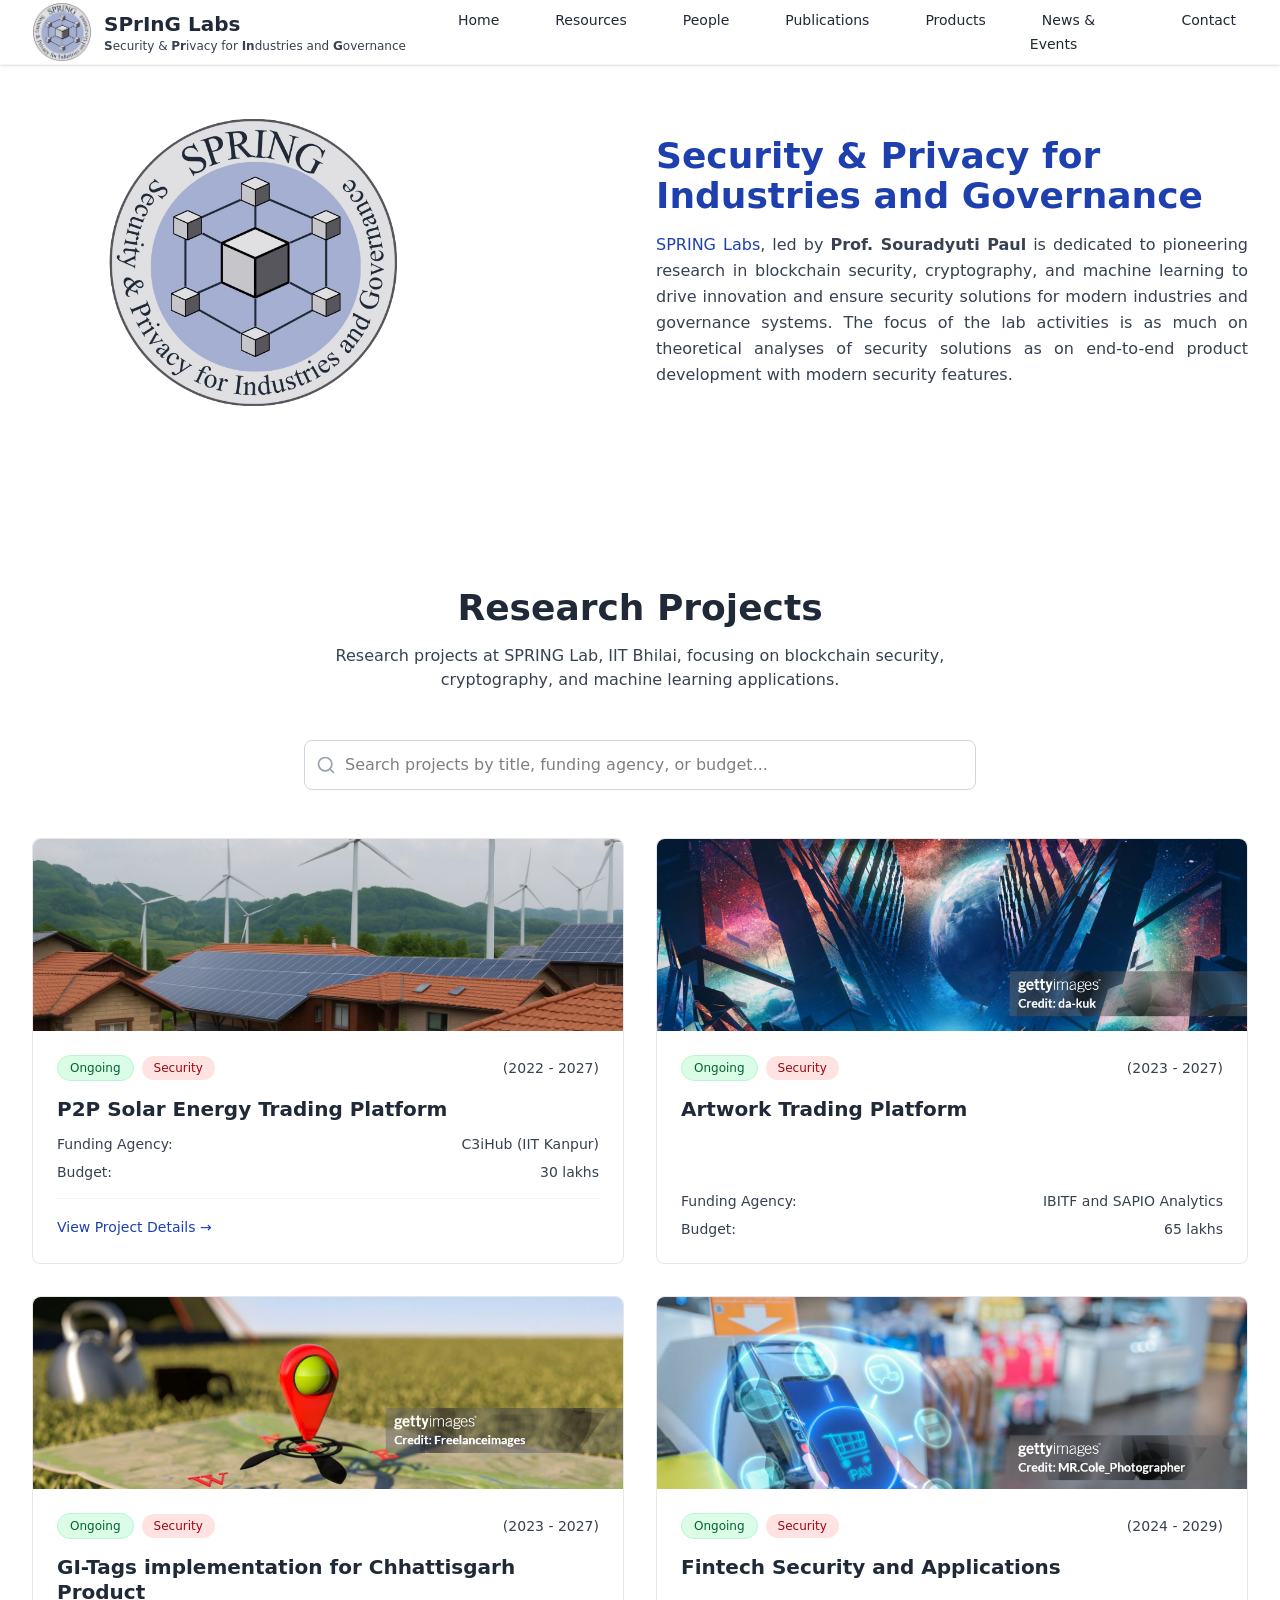
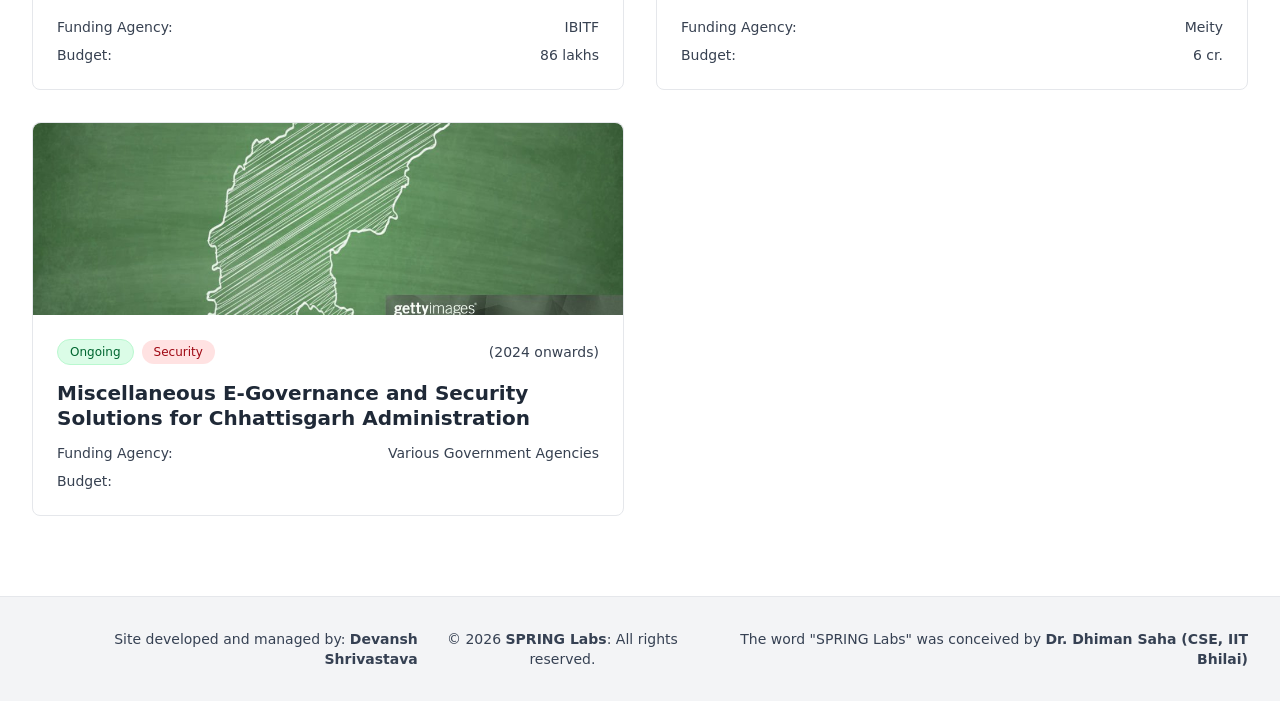
==== index.html @ f9c7d4e3 "Redesign People page and remove other-projects link from home - people.html: new layout with header " ====
<!doctype html>
<html lang="en"><head>
    <meta charset="UTF-8">
    <link rel="icon" type="image/png" href="logo.png">
    <meta name="viewport" content="width=device-width, initial-scale=1.0">
    <title>SPRING - Security and Privacy for Industrial and Governance</title>
    
    <link rel="stylesheet" href="css/style.css">
  </head>
  <body>
    <div id="root"><nav class="w-full bg-white shadow-sm border-b border-gray-100 sticky top-0 z-50"><div class="w-full mx-auto px-4 sm:px-6 lg:px-8"><div class="flex justify-between items-center h-16"><div class="flex-shrink-0 flex items-center"><a href="index.html" class="flex items-center space-x-3 cursor-pointer"><div class="w-15 h-15  rounded-lg flex items-center justify-center"><img alt="SPRING Lab Logo" src="assets/logo-CkBwuu7x.png"></div><div><h1 class="text-xl font-semibold text-dark">SPrInG Labs</h1><p class="text-xs text-secondary hidden sm:block"><b>S</b>ecurity &amp; <b>Pr</b>ivacy for <b>In</b>dustries and <b>G</b>overnance</p></div></a></div><div class="hidden md:block"><div class="ml-10 flex items-baseline space-x-8"><div class="relative"><a class="text-dark hover:text-primary px-3 py-2 rounded-md text-sm font-medium transition-all duration-200 hover:bg-accent/10 border-b-2 border-transparent hover:border-primary" href="index.html">Home </a></div><div class="relative"><a class="text-dark hover:text-primary px-3 py-2 rounded-md text-sm font-medium transition-all duration-200 hover:bg-accent/10 border-b-2 border-transparent hover:border-primary" href="resources.html">Resources </a></div><div class="relative"><a class="text-dark hover:text-primary px-3 py-2 rounded-md text-sm font-medium transition-all duration-200 hover:bg-accent/10 border-b-2 border-transparent hover:border-primary" href="people.html">People</a></div><div class="relative"><a class="text-dark hover:text-primary px-3 py-2 rounded-md text-sm font-medium transition-all duration-200 hover:bg-accent/10 border-b-2 border-transparent hover:border-primary" href="publications.html">Publications</a></div><div class="relative"><a class="text-dark hover:text-primary px-3 py-2 rounded-md text-sm font-medium transition-all duration-200 hover:bg-accent/10 border-b-2 border-transparent hover:border-primary" href="products.html">Products </a></div><div class="relative"><a class="text-dark hover:text-primary px-3 py-2 rounded-md text-sm font-medium transition-all duration-200 hover:bg-accent/10 border-b-2 border-transparent hover:border-primary" href="news-events.html">News &amp; Events </a></div><div class="relative"><a class="text-dark hover:text-primary px-3 py-2 rounded-md text-sm font-medium transition-all duration-200 hover:bg-accent/10 border-b-2 border-transparent hover:border-primary" href="contact.html">Contact </a></div></div></div><div class="md:hidden"><button class="inline-flex items-center justify-center p-2 rounded-md text-dark hover:text-primary hover:bg-accent/10 focus:outline-none focus:ring-2 focus:ring-inset focus:ring-primary transition-colors duration-200" data-mobile-toggle="" aria-label="Toggle menu"><svg xmlns="http://www.w3.org/2000/svg" width="24" height="24" viewBox="0 0 24 24" fill="none" stroke="currentColor" stroke-width="2" stroke-linecap="round" stroke-linejoin="round" class="lucide lucide-menu block h-6 w-6 animate-rotateIn" aria-hidden="true" data-icon-open=""><path d="M4 5h16"></path><path d="M4 12h16"></path><path d="M4 19h16"></path></svg><svg xmlns="http://www.w3.org/2000/svg" width="24" height="24" viewBox="0 0 24 24" fill="none" stroke="currentColor" stroke-width="2" stroke-linecap="round" stroke-linejoin="round" class="lucide lucide-x block h-6 w-6 animate-rotateIn hidden" aria-hidden="true" data-icon-close=""><path d="M18 6 6 18"></path><path d="m6 6 12 12"></path></svg></button></div></div><div class="md:hidden transition-all duration-300 ease-in-out overflow-hidden max-h-0 opacity-0" data-mobile-panel=""><div class="px-2 pt-2 pb-3 space-y-1 sm:px-3 bg-white border-t border-gray-200 shadow-inner"><div class="transition-all duration-300 ease-out" style="animation-delay: 0ms;"><a class="text-dark hover:text-primary block px-3 py-3 rounded-md text-base font-medium transition-all duration-200 hover:bg-accent/10 border-l-4 border-transparent hover:border-primary transform transition-all duration-300 -translate-x-4 opacity-0" href="index.html">Home </a></div><div class="transition-all duration-300 ease-out" style="animation-delay: 0ms;"><a class="text-dark hover:text-primary block px-3 py-3 rounded-md text-base font-medium transition-all duration-200 hover:bg-accent/10 border-l-4 border-transparent hover:border-primary transform transition-all duration-300 -translate-x-4 opacity-0" href="resources.html">Resources </a></div><div class="transition-all duration-300 ease-out" style="animation-delay: 0ms;"><a class="text-dark hover:text-primary block px-3 py-3 rounded-md text-base font-medium transition-all duration-200 hover:bg-accent/10 border-l-4 border-transparent hover:border-primary transform transition-all duration-300 -translate-x-4 opacity-0" href="people.html">People</a></div><div class="transition-all duration-300 ease-out" style="animation-delay: 0ms;"><a class="text-dark hover:text-primary block px-3 py-3 rounded-md text-base font-medium transition-all duration-200 hover:bg-accent/10 border-l-4 border-transparent hover:border-primary transform transition-all duration-300 -translate-x-4 opacity-0" href="publications.html">Publications</a></div><div class="transition-all duration-300 ease-out" style="animation-delay: 0ms;"><a class="text-dark hover:text-primary block px-3 py-3 rounded-md text-base font-medium transition-all duration-200 hover:bg-accent/10 border-l-4 border-transparent hover:border-primary transform transition-all duration-300 -translate-x-4 opacity-0" href="products.html">Products </a></div><div class="transition-all duration-300 ease-out" style="animation-delay: 0ms;"><a class="text-dark hover:text-primary block px-3 py-3 rounded-md text-base font-medium transition-all duration-200 hover:bg-accent/10 border-l-4 border-transparent hover:border-primary transform transition-all duration-300 -translate-x-4 opacity-0" href="news-events.html">News &amp; Events </a></div><div class="transition-all duration-300 ease-out" style="animation-delay: 0ms;"><a class="text-dark hover:text-primary block px-3 py-3 rounded-md text-base font-medium transition-all duration-200 hover:bg-accent/10 border-l-4 border-transparent hover:border-primary transform transition-all duration-300 -translate-x-4 opacity-0" href="contact.html">Contact </a></div></div></div></div></nav><section class="w-full bg-white py-12"><div class="max-w-7xl mx-auto px-4 sm:px-6 lg:px-8"><div class="grid grid-cols-1 lg:grid-cols-2 gap-8 items-center mb-12"><div class="flex justify-center"><div class="w-full max-w-md"><img alt="SPRING Lab" class="w-2/3 h-full" src="assets/logo-CkBwuu7x.png"></div></div><div class="space-y-4"><h1 class="text-3xl lg:text-4xl font-semibold text-primary">Security &amp; Privacy for Industries and Governance</h1><p class="text-base text-justify text-secondary leading-relaxed"><span class="text-primary">SPRING Labs</span>, led by <span class="font-bold">Prof. Souradyuti Paul</span> is dedicated to pioneering research in blockchain security, cryptography, and machine learning to drive innovation and ensure security solutions for modern industries and governance systems. The focus of the lab activities is as much on theoretical analyses of security solutions as on end-to-end product development with modern security features.</p></div></div></div></section><section class="w-full bg-white py-16 lg:py-20"><div class="max-w-7xl mx-auto px-4 sm:px-6 lg:px-8"><div class="text-center mb-12"><h2 class="text-3xl lg:text-4xl font-bold text-dark mb-4">Research Projects</h2><p class="text-secondary max-w-2xl mx-auto">Research projects at SPRING Lab, IIT Bhilai, focusing on blockchain security, cryptography, and machine learning applications.</p></div><div class="max-w-2xl mx-auto mb-12"><div class="relative"><div class="absolute inset-y-0 left-0 pl-3 flex items-center pointer-events-none"><svg xmlns="http://www.w3.org/2000/svg" width="24" height="24" viewBox="0 0 24 24" fill="none" stroke="currentColor" stroke-width="2" stroke-linecap="round" stroke-linejoin="round" class="lucide lucide-search h-5 w-5 text-gray-400" aria-hidden="true"><path d="m21 21-4.34-4.34"></path><circle cx="11" cy="11" r="8"></circle></svg></div><input placeholder="Search projects by title, funding agency, or budget..." class="block w-full pl-10 pr-4 py-3 border border-gray-300 rounded-lg" type="text" value="" data-project-search=""></div></div><div class="grid grid-cols-1 md:grid-cols-2 lg:grid-cols-2 gap-8" data-project-grid=""><div class="bg-white rounded-lg border border-gray-200 hover:shadow-lg transition-all duration-300 hover:border-primary/20 group h-full flex flex-col" data-search="p2p solar energy trading platform | c3ihub (iit kanpur) | 30 lakhs"><div class="w-full h-48 bg-gray-200 rounded-t-lg overflow-hidden"><img alt="P2P Solar Energy Trading Platform" class="w-full h-full object-cover group-hover:scale-105 transition-transform duration-300" src="projects/solarEnergyTrading/set1.jpg"></div><div class="p-6 flex-1 flex flex-col"><div class="flex items-center justify-between mb-4"><div class="flex items-center gap-2"><span class="text-xs font-medium px-3 py-1 rounded-full border bg-green-100 text-green-800 border-green-200">Ongoing</span><span class="text-xs font-medium px-3 py-1 rounded-full bg-red-100 text-red-800">Security</span></div><span class="text-sm text-secondary font-medium">(2022 - 2027)</span></div><h3 class="text-xl font-semibold text-dark mb-3 leading-tight group-hover:text-primary transition-colors duration-200">P2P Solar Energy Trading Platform</h3><div class="space-y-2 text-sm text-secondary mt-auto"><div class="flex justify-between"><span class="font-medium">Funding Agency:</span><span class="text-right max-w-[60%]">C3iHub (IIT Kanpur)</span></div><div class="flex justify-between"><span class="font-medium">Budget:</span><span>30 lakhs</span></div></div><a href="project-1.html" class="mt-4 pt-4 border-t border-gray-100 cursor-pointer inline-block"><span class="text-primary font-medium text-sm group-hover:underline">View Project Details →</span></a></div></div><div class="bg-white rounded-lg border border-gray-200 hover:shadow-lg transition-all duration-300 hover:border-primary/20 group h-full flex flex-col" data-search="artwork trading platform | ibitf and sapio analytics | 65 lakhs"><div class="w-full h-48 bg-gray-200 rounded-t-lg overflow-hidden"><img alt="Artwork Trading Platform" class="w-full h-full object-cover group-hover:scale-105 transition-transform duration-300" src="projects/artworkTradingPlatform/atp1.jpg"></div><div class="p-6 flex-1 flex flex-col"><div class="flex items-center justify-between mb-4"><div class="flex items-center gap-2"><span class="text-xs font-medium px-3 py-1 rounded-full border bg-green-100 text-green-800 border-green-200">Ongoing</span><span class="text-xs font-medium px-3 py-1 rounded-full bg-red-100 text-red-800">Security</span></div><span class="text-sm text-secondary font-medium">(2023 - 2027)</span></div><h3 class="text-xl font-semibold text-dark mb-3 leading-tight group-hover:text-primary transition-colors duration-200">Artwork Trading Platform</h3><div class="space-y-2 text-sm text-secondary mt-auto"><div class="flex justify-between"><span class="font-medium">Funding Agency:</span><span class="text-right max-w-[60%]">IBITF and SAPIO Analytics</span></div><div class="flex justify-between"><span class="font-medium">Budget:</span><span>65 lakhs</span></div></div></div></div><div class="bg-white rounded-lg border border-gray-200 hover:shadow-lg transition-all duration-300 hover:border-primary/20 group h-full flex flex-col" data-search="gi-tags implementation for chhattisgarh product | ibitf | 86 lakhs"><div class="w-full h-48 bg-gray-200 rounded-t-lg overflow-hidden"><img alt="GI-Tags implementation for Chhattisgarh Product" class="w-full h-full object-cover group-hover:scale-105 transition-transform duration-300" src="projects/giTags/gi1.jpg"></div><div class="p-6 flex-1 flex flex-col"><div class="flex items-center justify-between mb-4"><div class="flex items-center gap-2"><span class="text-xs font-medium px-3 py-1 rounded-full border bg-green-100 text-green-800 border-green-200">Ongoing</span><span class="text-xs font-medium px-3 py-1 rounded-full bg-red-100 text-red-800">Security</span></div><span class="text-sm text-secondary font-medium">(2023 - 2027)</span></div><h3 class="text-xl font-semibold text-dark mb-3 leading-tight group-hover:text-primary transition-colors duration-200">GI-Tags implementation for Chhattisgarh Product</h3><div class="space-y-2 text-sm text-secondary mt-auto"><div class="flex justify-between"><span class="font-medium">Funding Agency:</span><span class="text-right max-w-[60%]">IBITF</span></div><div class="flex justify-between"><span class="font-medium">Budget:</span><span>86 lakhs</span></div></div></div></div><div class="bg-white rounded-lg border border-gray-200 hover:shadow-lg transition-all duration-300 hover:border-primary/20 group h-full flex flex-col" data-search="fintech security and applications | meity | 6 cr."><div class="w-full h-48 bg-gray-200 rounded-t-lg overflow-hidden"><img alt="Fintech Security and Applications" class="w-full h-full object-cover group-hover:scale-105 transition-transform duration-300" src="projects/fintechSecurity/fs1.jpg"></div><div class="p-6 flex-1 flex flex-col"><div class="flex items-center justify-between mb-4"><div class="flex items-center gap-2"><span class="text-xs font-medium px-3 py-1 rounded-full border bg-green-100 text-green-800 border-green-200">Ongoing</span><span class="text-xs font-medium px-3 py-1 rounded-full bg-red-100 text-red-800">Security</span></div><span class="text-sm text-secondary font-medium">(2024 - 2029)</span></div><h3 class="text-xl font-semibold text-dark mb-3 leading-tight group-hover:text-primary transition-colors duration-200">Fintech Security and Applications</h3><div class="space-y-2 text-sm text-secondary mt-auto"><div class="flex justify-between"><span class="font-medium">Funding Agency:</span><span class="text-right max-w-[60%]">Meity</span></div><div class="flex justify-between"><span class="font-medium">Budget:</span><span>6 cr.</span></div></div></div></div><div class="bg-white rounded-lg border border-gray-200 hover:shadow-lg transition-all duration-300 hover:border-primary/20 group h-full flex flex-col" data-search="miscellaneous e-governance and security solutions for chhattisgarh administration | various government agencies | "><div class="w-full h-48 bg-gray-200 rounded-t-lg overflow-hidden"><img alt="Miscellaneous E-Governance and Security Solutions for Chhattisgarh Administration" class="w-full h-full object-cover group-hover:scale-105 transition-transform duration-300" src="projects/egovSecuritySolCG/egssc.jpg"></div><div class="p-6 flex-1 flex flex-col"><div class="flex items-center justify-between mb-4"><div class="flex items-center gap-2"><span class="text-xs font-medium px-3 py-1 rounded-full border bg-green-100 text-green-800 border-green-200">Ongoing</span><span class="text-xs font-medium px-3 py-1 rounded-full bg-red-100 text-red-800">Security</span></div><span class="text-sm text-secondary font-medium">(2024 onwards)</span></div><h3 class="text-xl font-semibold text-dark mb-3 leading-tight group-hover:text-primary transition-colors duration-200">Miscellaneous E-Governance and Security Solutions for Chhattisgarh Administration</h3><div class="space-y-2 text-sm text-secondary mt-auto"><div class="flex justify-between"><span class="font-medium">Funding Agency:</span><span class="text-right max-w-[60%]">Various Government Agencies</span></div><div class="flex justify-between"><span class="font-medium">Budget:</span><span></span></div></div></div></div></div></div></section><footer class="w-full bg-gray-100 border-t border-gray-200 "><div class="flex flex-col lg:flex-row justify-between items-center max-w-7xl mx-auto px-4 sm:px-6 lg:px-8 py-6"><div><p class="text-gray-700 my-2 text-sm text-center lg:text-right">Site developed and managed by: <span class="font-semibold">Devansh Shrivastava</span></p></div><div class="text-center"><p class="text-gray-700 text-sm my-2">© 2026 <span class="font-semibold">SPRING Labs</span>: All rights reserved.</p></div><div><p class="text-gray-700 text-sm my-2 text-center lg:text-right">The word "SPRING Labs" was conceived by <span class="font-semibold">Dr. Dhiman Saha (CSE, IIT Bhilai)</span></p></div></div></footer></div>
  

<div id="apply-dialog-templates"><template data-dialog-role="0" data-dialog-step="list"><div class="fixed inset-0 bg-black/85 flex items-center justify-center p-4 z-50" data-dialog=""><div class="bg-white rounded-lg max-w-2xl w-full max-h-[90vh] overflow-hidden"><div class="border-b border-gray-200 p-4 flex items-center justify-between"><div></div><h3 class="text-lg font-semibold text-dark">Select Intern Topic</h3><button class="text-gray-400 hover:text-gray-600 transition-colors" data-dialog-close=""><svg xmlns="http://www.w3.org/2000/svg" width="24" height="24" viewBox="0 0 24 24" fill="none" stroke="currentColor" stroke-width="2" stroke-linecap="round" stroke-linejoin="round" class="lucide lucide-x h-5 w-5" aria-hidden="true"><path d="M18 6 6 18"></path><path d="m6 6 12 12"></path></svg></button></div><div class="p-6 overflow-y-auto max-h-[60vh]"><div class="space-y-4"><p class="text-sm text-secondary">Select a research topic for the Intern position:</p><button class="w-full text-left p-4 border border-gray-200 rounded-lg hover:border-primary hover:bg-primary/5 transition-all duration-200" data-dialog-topic="0"><div class="font-medium text-dark">Blockchain Technology/ Cybersecurity</div></button><button class="w-full text-left p-4 border border-gray-200 rounded-lg hover:border-primary hover:bg-primary/5 transition-all duration-200" data-dialog-topic="1"><div class="font-medium text-dark">AI/ ML/ Generative Modeling</div></button></div></div></div></div></template>
<template data-dialog-role="0" data-dialog-step="0"><div class="fixed inset-0 bg-black/85 flex items-center justify-center p-4 z-50" data-dialog=""><div class="bg-white rounded-lg max-w-2xl w-full max-h-[90vh] overflow-hidden"><div class="border-b border-gray-200 p-4 flex items-center justify-between"><button class="flex items-center gap-2 text-primary hover:text-primary/80 transition-colors" data-dialog-back=""><svg xmlns="http://www.w3.org/2000/svg" width="24" height="24" viewBox="0 0 24 24" fill="none" stroke="currentColor" stroke-width="2" stroke-linecap="round" stroke-linejoin="round" class="lucide lucide-arrow-left h-4 w-4" aria-hidden="true"><path d="m12 19-7-7 7-7"></path><path d="M19 12H5"></path></svg>Back to Topics</button><h3 class="text-lg font-semibold text-dark">Intern: Blockchain Technology/ Cybersecurity</h3><button class="text-gray-400 hover:text-gray-600 transition-colors" data-dialog-close=""><svg xmlns="http://www.w3.org/2000/svg" width="24" height="24" viewBox="0 0 24 24" fill="none" stroke="currentColor" stroke-width="2" stroke-linecap="round" stroke-linejoin="round" class="lucide lucide-x h-5 w-5" aria-hidden="true"><path d="M18 6 6 18"></path><path d="m6 6 12 12"></path></svg></button></div><div class="p-6 overflow-y-auto max-h-[60vh]"><div class="space-y-6"><div class="bg-blue-50 border border-blue-200 rounded-lg p-4"><h4 class="font-semibold text-blue-900 mb-2">Intern Position: Blockchain Technology/ Cybersecurity</h4></div><div><h4 class="font-semibold text-dark mb-3">Requirements:</h4><div class="bg-gray-50 rounded-lg p-4 border border-gray-200"><ul class="list-disc list-inside space-y-2 text-secondary"><li>Knowledge of blockchain technology and decentralized systems</li><li>Good programming skills</li><li>Experience with blockchain frameworks</li><li>Knowledge of smart contract security and formal verification</li></ul></div></div><div><h4 class="font-semibold text-dark mb-3">How to Apply:</h4><div class="mb-4"><h5 class="font-medium text-dark mb-2">a. CV/Resume:</h5><div class="bg-gray-50 rounded-lg p-4 border border-gray-200"><p class="text-secondary">Prepare and attach your updated CV/Resume in the email.</p></div></div><div class="mb-4"><h5 class="font-medium text-dark mb-2">b. Subject Line:</h5><div class="relative"><p class="text-secondary bg-gray-50 p-3 pr-12 rounded border">Application for Intern Position: Blockchain Technology/ Cybersecurity</p><button class="absolute right-2 top-2 p-1.5 rounded transition-all duration-200 bg-white text-gray-600 hover:bg-gray-100 border border-gray-300" data-copy="Application for Intern Position: Blockchain Technology/ Cybersecurity" type="button"><svg xmlns="http://www.w3.org/2000/svg" width="24" height="24" viewBox="0 0 24 24" fill="none" stroke="currentColor" stroke-width="2" stroke-linecap="round" stroke-linejoin="round" class="lucide lucide-copy h-4 w-4" aria-hidden="true"><rect width="14" height="14" x="8" y="8" rx="2" ry="2"></rect><path d="M4 16c-1.1 0-2-.9-2-2V4c0-1.1.9-2 2-2h10c1.1 0 2 .9 2 2"></path></svg></button></div></div><div class="mb-4"><h5 class="font-medium text-dark mb-2">c. Email to:</h5><div class="space-y-3"><div><div class="relative"><p class="text-secondary bg-gray-50 p-2 pr-12 rounded border">abut@iitbhilai.ac.in</p><button class="absolute right-2 top-2 p-1.5 rounded transition-all duration-200 bg-white text-gray-600 hover:bg-gray-100 border border-gray-300" data-copy="abut@iitbhilai.ac.in" type="button"><svg xmlns="http://www.w3.org/2000/svg" width="24" height="24" viewBox="0 0 24 24" fill="none" stroke="currentColor" stroke-width="2" stroke-linecap="round" stroke-linejoin="round" class="lucide lucide-copy h-3 w-3" aria-hidden="true"><rect width="14" height="14" x="8" y="8" rx="2" ry="2"></rect><path d="M4 16c-1.1 0-2-.9-2-2V4c0-1.1.9-2 2-2h10c1.1 0 2 .9 2 2"></path></svg></button></div></div></div></div><div class="bg-yellow-50 border border-yellow-200 rounded-lg p-4 mt-4"><p class="text-sm text-yellow-800"><strong>Remark:</strong> You will be further notified via email, if you are selected.</p></div></div><div class="flex justify-end mt-6"><button class="bg-green-600 text-white px-6 py-2 rounded-lg hover:bg-green-700 transition-colors font-medium" data-dialog-close="">Close</button></div></div></div></div></div></template>
<template data-dialog-role="0" data-dialog-step="1"><div class="fixed inset-0 bg-black/85 flex items-center justify-center p-4 z-50" data-dialog=""><div class="bg-white rounded-lg max-w-2xl w-full max-h-[90vh] overflow-hidden"><div class="border-b border-gray-200 p-4 flex items-center justify-between"><button class="flex items-center gap-2 text-primary hover:text-primary/80 transition-colors" data-dialog-back=""><svg xmlns="http://www.w3.org/2000/svg" width="24" height="24" viewBox="0 0 24 24" fill="none" stroke="currentColor" stroke-width="2" stroke-linecap="round" stroke-linejoin="round" class="lucide lucide-arrow-left h-4 w-4" aria-hidden="true"><path d="m12 19-7-7 7-7"></path><path d="M19 12H5"></path></svg>Back to Topics</button><h3 class="text-lg font-semibold text-dark">Intern: AI/ ML/ Generative Modeling</h3><button class="text-gray-400 hover:text-gray-600 transition-colors" data-dialog-close=""><svg xmlns="http://www.w3.org/2000/svg" width="24" height="24" viewBox="0 0 24 24" fill="none" stroke="currentColor" stroke-width="2" stroke-linecap="round" stroke-linejoin="round" class="lucide lucide-x h-5 w-5" aria-hidden="true"><path d="M18 6 6 18"></path><path d="m6 6 12 12"></path></svg></button></div><div class="p-6 overflow-y-auto max-h-[60vh]"><div class="space-y-6"><div class="bg-blue-50 border border-blue-200 rounded-lg p-4"><h4 class="font-semibold text-blue-900 mb-2">Intern Position: AI/ ML/ Generative Modeling</h4></div><div><h4 class="font-semibold text-dark mb-3">Requirements:</h4><div class="bg-gray-50 rounded-lg p-4 border border-gray-200"><ul class="list-disc list-inside space-y-2 text-secondary"><li>IIT Bhilai students (2nd / 3rd year) with strong programming skills are encouraged to apply.</li><li>Excellent programming skills in Python / PyTorch</li><li>Familiarity with ML/DL framework</li><li>Sound knowledge of Probability , Statistics, Linear Algebra &amp; Optimization</li><li>Strong knowledge of Image Processing, Computer Vision / NLP / Generative Modeling </li></ul></div></div><div><h4 class="font-semibold text-dark mb-3">How to Apply:</h4><div class="mb-4"><h5 class="font-medium text-dark mb-2">a. CV/Resume:</h5><div class="bg-gray-50 rounded-lg p-4 border border-gray-200"><p class="text-secondary">Prepare and attach your updated CV/Resume in the email.</p></div></div><div class="mb-4"><h5 class="font-medium text-dark mb-2">b. Subject Line:</h5><div class="relative"><p class="text-secondary bg-gray-50 p-3 pr-12 rounded border">Application for Intern Position: AI/ ML/ Generative Modeling</p><button class="absolute right-2 top-2 p-1.5 rounded transition-all duration-200 bg-white text-gray-600 hover:bg-gray-100 border border-gray-300" data-copy="Application for Intern Position: AI/ ML/ Generative Modeling" type="button"><svg xmlns="http://www.w3.org/2000/svg" width="24" height="24" viewBox="0 0 24 24" fill="none" stroke="currentColor" stroke-width="2" stroke-linecap="round" stroke-linejoin="round" class="lucide lucide-copy h-4 w-4" aria-hidden="true"><rect width="14" height="14" x="8" y="8" rx="2" ry="2"></rect><path d="M4 16c-1.1 0-2-.9-2-2V4c0-1.1.9-2 2-2h10c1.1 0 2 .9 2 2"></path></svg></button></div></div><div class="mb-4"><h5 class="font-medium text-dark mb-2">c. Email to:</h5><div class="space-y-3"><div><div class="relative"><p class="text-secondary bg-gray-50 p-2 pr-12 rounded border">abut@iitbhilai.ac.in</p><button class="absolute right-2 top-2 p-1.5 rounded transition-all duration-200 bg-white text-gray-600 hover:bg-gray-100 border border-gray-300" data-copy="abut@iitbhilai.ac.in" type="button"><svg xmlns="http://www.w3.org/2000/svg" width="24" height="24" viewBox="0 0 24 24" fill="none" stroke="currentColor" stroke-width="2" stroke-linecap="round" stroke-linejoin="round" class="lucide lucide-copy h-3 w-3" aria-hidden="true"><rect width="14" height="14" x="8" y="8" rx="2" ry="2"></rect><path d="M4 16c-1.1 0-2-.9-2-2V4c0-1.1.9-2 2-2h10c1.1 0 2 .9 2 2"></path></svg></button></div></div></div></div><div class="bg-yellow-50 border border-yellow-200 rounded-lg p-4 mt-4"><p class="text-sm text-yellow-800"><strong>Remark:</strong> You will be further notified via email, if you are selected.</p></div></div><div class="flex justify-end mt-6"><button class="bg-green-600 text-white px-6 py-2 rounded-lg hover:bg-green-700 transition-colors font-medium" data-dialog-close="">Close</button></div></div></div></div></div></template><template data-icon="check"><svg xmlns="http://www.w3.org/2000/svg" width="24" height="24" viewBox="0 0 24 24" fill="none" stroke="currentColor" stroke-width="2" stroke-linecap="round" stroke-linejoin="round" class="lucide lucide-check h-4 w-4"><path d="M20 6 9 17l-5-5"></path></svg></template></div><div id="dialog-mount"></div><script src="js/site.js"></script>
</body></html>
---- css/style.css ----
/*! tailwindcss v4.1.16 | MIT License | https://tailwindcss.com */@layer properties{@supports (((-webkit-hyphens:none)) and (not (margin-trim:inline))) or ((-moz-orient:inline) and (not (color:rgb(from red r g b)))){*,:before,:after,::backdrop{--tw-translate-x:0;--tw-translate-y:0;--tw-translate-z:0;--tw-rotate-x:initial;--tw-rotate-y:initial;--tw-rotate-z:initial;--tw-skew-x:initial;--tw-skew-y:initial;--tw-space-y-reverse:0;--tw-space-x-reverse:0;--tw-border-style:solid;--tw-gradient-position:initial;--tw-gradient-from:#0000;--tw-gradient-via:#0000;--tw-gradient-to:#0000;--tw-gradient-stops:initial;--tw-gradient-via-stops:initial;--tw-gradient-from-position:0%;--tw-gradient-via-position:50%;--tw-gradient-to-position:100%;--tw-leading:initial;--tw-font-weight:initial;--tw-shadow:0 0 #0000;--tw-shadow-color:initial;--tw-shadow-alpha:100%;--tw-inset-shadow:0 0 #0000;--tw-inset-shadow-color:initial;--tw-inset-shadow-alpha:100%;--tw-ring-color:initial;--tw-ring-shadow:0 0 #0000;--tw-inset-ring-color:initial;--tw-inset-ring-shadow:0 0 #0000;--tw-ring-inset:initial;--tw-ring-offset-width:0px;--tw-ring-offset-color:#fff;--tw-ring-offset-shadow:0 0 #0000;--tw-duration:initial;--tw-ease:initial;--tw-scale-x:1;--tw-scale-y:1;--tw-scale-z:1}}}@layer theme{:root,:host{--font-sans:ui-sans-serif,system-ui,sans-serif,"Apple Color Emoji","Segoe UI Emoji","Segoe UI Symbol","Noto Color Emoji";--font-mono:ui-monospace,SFMono-Regular,Menlo,Monaco,Consolas,"Liberation Mono","Courier New",monospace;--color-red-100:oklch(93.6% .032 17.717);--color-red-800:oklch(44.4% .177 26.899);--color-orange-100:oklch(95.4% .038 75.164);--color-orange-800:oklch(47% .157 37.304);--color-amber-100:oklch(96.2% .059 95.617);--color-amber-800:oklch(47.3% .137 46.201);--color-yellow-50:oklch(98.7% .026 102.212);--color-yellow-100:oklch(97.3% .071 103.193);--color-yellow-200:oklch(94.5% .129 101.54);--color-yellow-800:oklch(47.6% .114 61.907);--color-lime-100:oklch(96.7% .067 122.328);--color-lime-800:oklch(45.3% .124 130.933);--color-green-100:oklch(96.2% .044 156.743);--color-green-200:oklch(92.5% .084 155.995);--color-green-500:oklch(72.3% .219 149.579);--color-green-600:oklch(62.7% .194 149.214);--color-green-700:oklch(52.7% .154 150.069);--color-green-800:oklch(44.8% .119 151.328);--color-emerald-100:oklch(95% .052 163.051);--color-emerald-800:oklch(43.2% .095 166.913);--color-teal-100:oklch(95.3% .051 180.801);--color-teal-800:oklch(43.7% .078 188.216);--color-cyan-100:oklch(95.6% .045 203.388);--color-cyan-800:oklch(45% .085 224.283);--color-blue-50:oklch(97% .014 254.604);--color-blue-100:oklch(93.2% .032 255.585);--color-blue-200:oklch(88.2% .059 254.128);--color-blue-500:oklch(62.3% .214 259.815);--color-blue-800:oklch(42.4% .199 265.638);--color-blue-900:oklch(37.9% .146 265.522);--color-indigo-100:oklch(93% .034 272.788);--color-indigo-800:oklch(39.8% .195 277.366);--color-violet-100:oklch(94.3% .029 294.588);--color-violet-800:oklch(43.2% .232 292.759);--color-purple-100:oklch(94.6% .033 307.174);--color-purple-800:oklch(43.8% .218 303.724);--color-pink-100:oklch(94.8% .028 342.258);--color-pink-800:oklch(45.9% .187 3.815);--color-rose-100:oklch(94.1% .03 12.58);--color-rose-800:oklch(45.5% .188 13.697);--color-gray-50:oklch(98.5% .002 247.839);--color-gray-100:oklch(96.7% .003 264.542);--color-gray-200:oklch(92.8% .006 264.531);--color-gray-300:oklch(87.2% .01 258.338);--color-gray-400:oklch(70.7% .022 261.325);--color-gray-500:oklch(55.1% .027 264.364);--color-gray-600:oklch(44.6% .03 256.802);--color-gray-700:oklch(37.3% .034 259.733);--color-gray-800:oklch(27.8% .033 256.848);--color-gray-900:oklch(21% .034 264.665);--color-black:#000;--color-white:#fff;--spacing:.25rem;--container-md:28rem;--container-2xl:42rem;--container-4xl:56rem;--container-6xl:72rem;--container-7xl:80rem;--text-xs:.75rem;--text-xs--line-height:calc(1/.75);--text-sm:.875rem;--text-sm--line-height:calc(1.25/.875);--text-base:1rem;--text-base--line-height: 1.5 ;--text-lg:1.125rem;--text-lg--line-height:calc(1.75/1.125);--text-xl:1.25rem;--text-xl--line-height:calc(1.75/1.25);--text-2xl:1.5rem;--text-2xl--line-height:calc(2/1.5);--text-3xl:1.875rem;--text-3xl--line-height: 1.2 ;--text-4xl:2.25rem;--text-4xl--line-height:calc(2.5/2.25);--text-6xl:3.75rem;--text-6xl--line-height:1;--text-7xl:4.5rem;--text-7xl--line-height:1;--text-8xl:6rem;--text-8xl--line-height:1;--text-9xl:8rem;--text-9xl--line-height:1;--font-weight-medium:500;--font-weight-semibold:600;--font-weight-bold:700;--leading-tight:1.25;--leading-relaxed:1.625;--radius-md:.375rem;--radius-lg:.5rem;--radius-2xl:1rem;--ease-out:cubic-bezier(0,0,.2,1);--ease-in-out:cubic-bezier(.4,0,.2,1);--aspect-video:16/9;--default-transition-duration:.15s;--default-transition-timing-function:cubic-bezier(.4,0,.2,1);--default-font-family:var(--font-sans);--default-mono-font-family:var(--font-mono);--color-primary:#1e40af;--color-secondary:#374151;--color-accent:#06b6d4;--color-dark:#1f2937;--animate-fadeIn:fadeIn .3s ease-in-out;--animate-rotateIn:rotateIn .3s ease-out}}@layer base{*,:after,:before,::backdrop{box-sizing:border-box;border:0 solid;margin:0;padding:0}::file-selector-button{box-sizing:border-box;border:0 solid;margin:0;padding:0}html,:host{-webkit-text-size-adjust:100%;tab-size:4;line-height:1.5;font-family:var(--default-font-family,ui-sans-serif,system-ui,sans-serif,"Apple Color Emoji","Segoe UI Emoji","Segoe UI Symbol","Noto Color Emoji");font-feature-settings:var(--default-font-feature-settings,normal);font-variation-settings:var(--default-font-variation-settings,normal);-webkit-tap-highlight-color:transparent}hr{height:0;color:inherit;border-top-width:1px}abbr:where([title]){-webkit-text-decoration:underline dotted;text-decoration:underline dotted}h1,h2,h3,h4,h5,h6{font-size:inherit;font-weight:inherit}a{color:inherit;-webkit-text-decoration:inherit;text-decoration:inherit}b,strong{font-weight:bolder}code,kbd,samp,pre{font-family:var(--default-mono-font-family,ui-monospace,SFMono-Regular,Menlo,Monaco,Consolas,"Liberation Mono","Courier New",monospace);font-feature-settings:var(--default-mono-font-feature-settings,normal);font-variation-settings:var(--default-mono-font-variation-settings,normal);font-size:1em}small{font-size:80%}sub,sup{vertical-align:baseline;font-size:75%;line-height:0;position:relative}sub{bottom:-.25em}sup{top:-.5em}table{text-indent:0;border-color:inherit;border-collapse:collapse}:-moz-focusring{outline:auto}progress{vertical-align:baseline}summary{display:list-item}ol,ul,menu{list-style:none}img,svg,video,canvas,audio,iframe,embed,object{vertical-align:middle;display:block}img,video{max-width:100%;height:auto}button,input,select,optgroup,textarea{font:inherit;font-feature-settings:inherit;font-variation-settings:inherit;letter-spacing:inherit;color:inherit;opacity:1;background-color:#0000;border-radius:0}::file-selector-button{font:inherit;font-feature-settings:inherit;font-variation-settings:inherit;letter-spacing:inherit;color:inherit;opacity:1;background-color:#0000;border-radius:0}:where(select:is([multiple],[size])) optgroup{font-weight:bolder}:where(select:is([multiple],[size])) optgroup option{padding-inline-start:20px}::file-selector-button{margin-inline-end:4px}::placeholder{opacity:1}@supports (not ((-webkit-appearance:-apple-pay-button))) or (contain-intrinsic-size:1px){::placeholder{color:currentColor}@supports (color:color-mix(in lab,red,red)){::placeholder{color:color-mix(in oklab,currentcolor 50%,transparent)}}}textarea{resize:vertical}::-webkit-search-decoration{-webkit-appearance:none}::-webkit-date-and-time-value{min-height:1lh;text-align:inherit}::-webkit-datetime-edit{display:inline-flex}::-webkit-datetime-edit-fields-wrapper{padding:0}::-webkit-datetime-edit{padding-block:0}::-webkit-datetime-edit-year-field{padding-block:0}::-webkit-datetime-edit-month-field{padding-block:0}::-webkit-datetime-edit-day-field{padding-block:0}::-webkit-datetime-edit-hour-field{padding-block:0}::-webkit-datetime-edit-minute-field{padding-block:0}::-webkit-datetime-edit-second-field{padding-block:0}::-webkit-datetime-edit-millisecond-field{padding-block:0}::-webkit-datetime-edit-meridiem-field{padding-block:0}::-webkit-calendar-picker-indicator{line-height:1}:-moz-ui-invalid{box-shadow:none}button,input:where([type=button],[type=reset],[type=submit]){appearance:button}::file-selector-button{appearance:button}::-webkit-inner-spin-button{height:auto}::-webkit-outer-spin-button{height:auto}[hidden]:where(:not([hidden=until-found])){display:none!important}}@layer components;@layer utilities{.pointer-events-none{pointer-events:none}.absolute{position:absolute}.fixed{position:fixed}.relative{position:relative}.static{position:static}.sticky{position:sticky}.inset-0{inset:calc(var(--spacing)*0)}.inset-y-0{inset-block:calc(var(--spacing)*0)}.top-0{top:calc(var(--spacing)*0)}.top-2{top:calc(var(--spacing)*2)}.top-3{top:calc(var(--spacing)*3)}.top-4{top:calc(var(--spacing)*4)}.top-full{top:100%}.right-0{right:calc(var(--spacing)*0)}.right-2{right:calc(var(--spacing)*2)}.right-3{right:calc(var(--spacing)*3)}.right-4{right:calc(var(--spacing)*4)}.left-0{left:calc(var(--spacing)*0)}.z-10{z-index:10}.z-20{z-index:20}.z-50{z-index:50}.mx-auto{margin-inline:auto}.my-2{margin-block:calc(var(--spacing)*2)}.mt-1{margin-top:calc(var(--spacing)*1)}.mt-2{margin-top:calc(var(--spacing)*2)}.mt-4{margin-top:calc(var(--spacing)*4)}.mt-6{margin-top:calc(var(--spacing)*6)}.mt-8{margin-top:calc(var(--spacing)*8)}.mt-12{margin-top:calc(var(--spacing)*12)}.mt-auto{margin-top:auto}.mr-2{margin-right:calc(var(--spacing)*2)}.mr-3{margin-right:calc(var(--spacing)*3)}.mb-1{margin-bottom:calc(var(--spacing)*1)}.mb-2{margin-bottom:calc(var(--spacing)*2)}.mb-3{margin-bottom:calc(var(--spacing)*3)}.mb-4{margin-bottom:calc(var(--spacing)*4)}.mb-6{margin-bottom:calc(var(--spacing)*6)}.mb-8{margin-bottom:calc(var(--spacing)*8)}.mb-12{margin-bottom:calc(var(--spacing)*12)}.ml-1{margin-left:calc(var(--spacing)*1)}.ml-2{margin-left:calc(var(--spacing)*2)}.ml-4{margin-left:calc(var(--spacing)*4)}.ml-10{margin-left:calc(var(--spacing)*10)}.ml-11{margin-left:calc(var(--spacing)*11)}.block{display:block}.flex{display:flex}.grid{display:grid}.hidden{display:none}.inline-block{display:inline-block}.inline-flex{display:inline-flex}.aspect-video{aspect-ratio:var(--aspect-video)}.h-1{height:calc(var(--spacing)*1)}.h-2{height:calc(var(--spacing)*2)}.h-3{height:calc(var(--spacing)*3)}.h-4{height:calc(var(--spacing)*4)}.h-5{height:calc(var(--spacing)*5)}.h-6{height:calc(var(--spacing)*6)}.h-8{height:calc(var(--spacing)*8)}.h-10{height:calc(var(--spacing)*10)}.h-12{height:calc(var(--spacing)*12)}.h-15{height:calc(var(--spacing)*15)}.h-16{height:calc(var(--spacing)*16)}.h-20{height:calc(var(--spacing)*20)}.h-48{height:calc(var(--spacing)*48)}.h-60{height:calc(var(--spacing)*60)}.h-64{height:calc(var(--spacing)*64)}.h-full{height:100%}.max-h-0{max-height:calc(var(--spacing)*0)}.max-h-32{max-height:calc(var(--spacing)*32)}.max-h-96{max-height:calc(var(--spacing)*96)}.max-h-\[60vh\]{max-height:60vh}.max-h-\[90vh\]{max-height:90vh}.min-h-\[100px\]{min-height:100px}.min-h-full{min-height:100%}.min-h-screen{min-height:100vh}.w-2{width:calc(var(--spacing)*2)}.w-2\/3{width:66.6667%}.w-3{width:calc(var(--spacing)*3)}.w-4{width:calc(var(--spacing)*4)}.w-5{width:calc(var(--spacing)*5)}.w-6{width:calc(var(--spacing)*6)}.w-8{width:calc(var(--spacing)*8)}.w-10{width:calc(var(--spacing)*10)}.w-12{width:calc(var(--spacing)*12)}.w-15{width:calc(var(--spacing)*15)}.w-20{width:calc(var(--spacing)*20)}.w-24{width:calc(var(--spacing)*24)}.w-48{width:calc(var(--spacing)*48)}.w-60{width:calc(var(--spacing)*60)}.w-full{width:100%}.max-w-2xl{max-width:var(--container-2xl)}.max-w-4xl{max-width:var(--container-4xl)}.max-w-6xl{max-width:var(--container-6xl)}.max-w-7xl{max-width:var(--container-7xl)}.max-w-\[60\%\]{max-width:60%}.max-w-md{max-width:var(--container-md)}.max-w-none{max-width:none}.min-w-0{min-width:calc(var(--spacing)*0)}.flex-1{flex:1}.flex-shrink-0{flex-shrink:0}.-translate-x-4{--tw-translate-x:calc(var(--spacing)*-4);translate:var(--tw-translate-x)var(--tw-translate-y)}.translate-x-0{--tw-translate-x:calc(var(--spacing)*0);translate:var(--tw-translate-x)var(--tw-translate-y)}.rotate-180{rotate:180deg}.transform{transform:var(--tw-rotate-x,)var(--tw-rotate-y,)var(--tw-rotate-z,)var(--tw-skew-x,)var(--tw-skew-y,)}.animate-fadeIn{animation:var(--animate-fadeIn)}.animate-rotateIn{animation:var(--animate-rotateIn)}.cursor-pointer{cursor:pointer}.scroll-mt-20{scroll-margin-top:calc(var(--spacing)*20)}.list-inside{list-style-position:inside}.list-disc{list-style-type:disc}.grid-cols-1{grid-template-columns:repeat(1,minmax(0,1fr))}.grid-cols-3{grid-template-columns:repeat(3,minmax(0,1fr))}.flex-col{flex-direction:column}.flex-wrap{flex-wrap:wrap}.items-baseline{align-items:baseline}.items-center{align-items:center}.items-start{align-items:flex-start}.justify-between{justify-content:space-between}.justify-center{justify-content:center}.justify-end{justify-content:flex-end}.gap-1{gap:calc(var(--spacing)*1)}.gap-2{gap:calc(var(--spacing)*2)}.gap-3{gap:calc(var(--spacing)*3)}.gap-4{gap:calc(var(--spacing)*4)}.gap-6{gap:calc(var(--spacing)*6)}.gap-8{gap:calc(var(--spacing)*8)}:where(.space-y-1>:not(:last-child)){--tw-space-y-reverse:0;margin-block-start:calc(calc(var(--spacing)*1)*var(--tw-space-y-reverse));margin-block-end:calc(calc(var(--spacing)*1)*calc(1 - var(--tw-space-y-reverse)))}:where(.space-y-2>:not(:last-child)){--tw-space-y-reverse:0;margin-block-start:calc(calc(var(--spacing)*2)*var(--tw-space-y-reverse));margin-block-end:calc(calc(var(--spacing)*2)*calc(1 - var(--tw-space-y-reverse)))}:where(.space-y-3>:not(:last-child)){--tw-space-y-reverse:0;margin-block-start:calc(calc(var(--spacing)*3)*var(--tw-space-y-reverse));margin-block-end:calc(calc(var(--spacing)*3)*calc(1 - var(--tw-space-y-reverse)))}:where(.space-y-4>:not(:last-child)){--tw-space-y-reverse:0;margin-block-start:calc(calc(var(--spacing)*4)*var(--tw-space-y-reverse));margin-block-end:calc(calc(var(--spacing)*4)*calc(1 - var(--tw-space-y-reverse)))}:where(.space-y-6>:not(:last-child)){--tw-space-y-reverse:0;margin-block-start:calc(calc(var(--spacing)*6)*var(--tw-space-y-reverse));margin-block-end:calc(calc(var(--spacing)*6)*calc(1 - var(--tw-space-y-reverse)))}:where(.space-y-8>:not(:last-child)){--tw-space-y-reverse:0;margin-block-start:calc(calc(var(--spacing)*8)*var(--tw-space-y-reverse));margin-block-end:calc(calc(var(--spacing)*8)*calc(1 - var(--tw-space-y-reverse)))}:where(.space-y-10>:not(:last-child)){--tw-space-y-reverse:0;margin-block-start:calc(calc(var(--spacing)*10)*var(--tw-space-y-reverse));margin-block-end:calc(calc(var(--spacing)*10)*calc(1 - var(--tw-space-y-reverse)))}:where(.space-x-1>:not(:last-child)){--tw-space-x-reverse:0;margin-inline-start:calc(calc(var(--spacing)*1)*var(--tw-space-x-reverse));margin-inline-end:calc(calc(var(--spacing)*1)*calc(1 - var(--tw-space-x-reverse)))}:where(.space-x-3>:not(:last-child)){--tw-space-x-reverse:0;margin-inline-start:calc(calc(var(--spacing)*3)*var(--tw-space-x-reverse));margin-inline-end:calc(calc(var(--spacing)*3)*calc(1 - var(--tw-space-x-reverse)))}:where(.space-x-4>:not(:last-child)){--tw-space-x-reverse:0;margin-inline-start:calc(calc(var(--spacing)*4)*var(--tw-space-x-reverse));margin-inline-end:calc(calc(var(--spacing)*4)*calc(1 - var(--tw-space-x-reverse)))}:where(.space-x-6>:not(:last-child)){--tw-space-x-reverse:0;margin-inline-start:calc(calc(var(--spacing)*6)*var(--tw-space-x-reverse));margin-inline-end:calc(calc(var(--spacing)*6)*calc(1 - var(--tw-space-x-reverse)))}:where(.space-x-8>:not(:last-child)){--tw-space-x-reverse:0;margin-inline-start:calc(calc(var(--spacing)*8)*var(--tw-space-x-reverse));margin-inline-end:calc(calc(var(--spacing)*8)*calc(1 - var(--tw-space-x-reverse)))}.self-start{align-self:flex-start}.overflow-hidden{overflow:hidden}.overflow-x-hidden{overflow-x:hidden}.overflow-y-auto{overflow-y:auto}.rounded{border-radius:.25rem}.rounded-2xl{border-radius:var(--radius-2xl)}.rounded-full{border-radius:3.40282e38px}.rounded-lg{border-radius:var(--radius-lg)}.rounded-md{border-radius:var(--radius-md)}.rounded-t-lg{border-top-left-radius:var(--radius-lg);border-top-right-radius:var(--radius-lg)}.border{border-style:var(--tw-border-style);border-width:1px}.border-2{border-style:var(--tw-border-style);border-width:2px}.border-t{border-top-style:var(--tw-border-style);border-top-width:1px}.border-b{border-bottom-style:var(--tw-border-style);border-bottom-width:1px}.border-b-2{border-bottom-style:var(--tw-border-style);border-bottom-width:2px}.border-l-2{border-left-style:var(--tw-border-style);border-left-width:2px}.border-l-4{border-left-style:var(--tw-border-style);border-left-width:4px}.border-blue-200{border-color:var(--color-blue-200)}.border-blue-500{border-color:var(--color-blue-500)}.border-gray-100{border-color:var(--color-gray-100)}.border-gray-200{border-color:var(--color-gray-200)}.border-gray-300{border-color:var(--color-gray-300)}.border-gray-400{border-color:var(--color-gray-400)}.border-green-200{border-color:var(--color-green-200)}.border-green-500{border-color:var(--color-green-500)}.border-primary{border-color:var(--color-primary)}.border-primary\/20{border-color:#1e40af33}@supports (color:color-mix(in lab,red,red)){.border-primary\/20{border-color:color-mix(in oklab,var(--color-primary)20%,transparent)}}.border-transparent{border-color:#0000}.border-yellow-200{border-color:var(--color-yellow-200)}.bg-amber-100{background-color:var(--color-amber-100)}.bg-black{background-color:var(--color-black)}.bg-black\/85{background-color:#000000d9}@supports (color:color-mix(in lab,red,red)){.bg-black\/85{background-color:color-mix(in oklab,var(--color-black)85%,transparent)}}.bg-blue-50{background-color:var(--color-blue-50)}.bg-blue-100{background-color:var(--color-blue-100)}.bg-cyan-100{background-color:var(--color-cyan-100)}.bg-emerald-100{background-color:var(--color-emerald-100)}.bg-gray-50{background-color:var(--color-gray-50)}.bg-gray-100{background-color:var(--color-gray-100)}.bg-gray-200{background-color:var(--color-gray-200)}.bg-green-100{background-color:var(--color-green-100)}.bg-green-500{background-color:var(--color-green-500)}.bg-green-600{background-color:var(--color-green-600)}.bg-indigo-100{background-color:var(--color-indigo-100)}.bg-lime-100{background-color:var(--color-lime-100)}.bg-orange-100{background-color:var(--color-orange-100)}.bg-pink-100{background-color:var(--color-pink-100)}.bg-primary{background-color:var(--color-primary)}.bg-primary\/5{background-color:#1e40af0d}@supports (color:color-mix(in lab,red,red)){.bg-primary\/5{background-color:color-mix(in oklab,var(--color-primary)5%,transparent)}}.bg-primary\/10{background-color:#1e40af1a}@supports (color:color-mix(in lab,red,red)){.bg-primary\/10{background-color:color-mix(in oklab,var(--color-primary)10%,transparent)}}.bg-purple-100{background-color:var(--color-purple-100)}.bg-red-100{background-color:var(--color-red-100)}.bg-rose-100{background-color:var(--color-rose-100)}.bg-teal-100{background-color:var(--color-teal-100)}.bg-violet-100{background-color:var(--color-violet-100)}.bg-white{background-color:var(--color-white)}.bg-yellow-50{background-color:var(--color-yellow-50)}.bg-yellow-100{background-color:var(--color-yellow-100)}.bg-gradient-to-br{--tw-gradient-position:to bottom right in oklab;background-image:linear-gradient(var(--tw-gradient-stops))}.from-gray-100{--tw-gradient-from:var(--color-gray-100);--tw-gradient-stops:var(--tw-gradient-via-stops,var(--tw-gradient-position),var(--tw-gradient-from)var(--tw-gradient-from-position),var(--tw-gradient-to)var(--tw-gradient-to-position))}.from-primary\/5{--tw-gradient-from:#1e40af0d}@supports (color:color-mix(in lab,red,red)){.from-primary\/5{--tw-gradient-from:color-mix(in oklab,var(--color-primary)5%,transparent)}}.from-primary\/5{--tw-gradient-stops:var(--tw-gradient-via-stops,var(--tw-gradient-position),var(--tw-gradient-from)var(--tw-gradient-from-position),var(--tw-gradient-to)var(--tw-gradient-to-position))}.to-accent\/5{--tw-gradient-to:#06b6d40d}@supports (color:color-mix(in lab,red,red)){.to-accent\/5{--tw-gradient-to:color-mix(in oklab,var(--color-accent)5%,transparent)}}.to-accent\/5{--tw-gradient-stops:var(--tw-gradient-via-stops,var(--tw-gradient-position),var(--tw-gradient-from)var(--tw-gradient-from-position),var(--tw-gradient-to)var(--tw-gradient-to-position))}.to-gray-200{--tw-gradient-to:var(--color-gray-200);--tw-gradient-stops:var(--tw-gradient-via-stops,var(--tw-gradient-position),var(--tw-gradient-from)var(--tw-gradient-from-position),var(--tw-gradient-to)var(--tw-gradient-to-position))}.to-gray-300{--tw-gradient-to:var(--color-gray-300);--tw-gradient-stops:var(--tw-gradient-via-stops,var(--tw-gradient-position),var(--tw-gradient-from)var(--tw-gradient-from-position),var(--tw-gradient-to)var(--tw-gradient-to-position))}.object-cover{object-fit:cover}.p-1\.5{padding:calc(var(--spacing)*1.5)}.p-2{padding:calc(var(--spacing)*2)}.p-3{padding:calc(var(--spacing)*3)}.p-4{padding:calc(var(--spacing)*4)}.p-6{padding:calc(var(--spacing)*6)}.p-8{padding:calc(var(--spacing)*8)}.px-2{padding-inline:calc(var(--spacing)*2)}.px-3{padding-inline:calc(var(--spacing)*3)}.px-4{padding-inline:calc(var(--spacing)*4)}.px-6{padding-inline:calc(var(--spacing)*6)}.px-8{padding-inline:calc(var(--spacing)*8)}.py-1{padding-block:calc(var(--spacing)*1)}.py-2{padding-block:calc(var(--spacing)*2)}.py-3{padding-block:calc(var(--spacing)*3)}.py-6{padding-block:calc(var(--spacing)*6)}.py-8{padding-block:calc(var(--spacing)*8)}.py-12{padding-block:calc(var(--spacing)*12)}.py-16{padding-block:calc(var(--spacing)*16)}.pt-2{padding-top:calc(var(--spacing)*2)}.pt-3{padding-top:calc(var(--spacing)*3)}.pt-4{padding-top:calc(var(--spacing)*4)}.pt-6{padding-top:calc(var(--spacing)*6)}.pt-8{padding-top:calc(var(--spacing)*8)}.pr-3{padding-right:calc(var(--spacing)*3)}.pr-4{padding-right:calc(var(--spacing)*4)}.pr-12{padding-right:calc(var(--spacing)*12)}.pb-2{padding-bottom:calc(var(--spacing)*2)}.pb-3{padding-bottom:calc(var(--spacing)*3)}.pb-8{padding-bottom:calc(var(--spacing)*8)}.pl-3{padding-left:calc(var(--spacing)*3)}.pl-4{padding-left:calc(var(--spacing)*4)}.pl-10{padding-left:calc(var(--spacing)*10)}.text-center{text-align:center}.text-justify{text-align:justify}.text-left{text-align:left}.text-right{text-align:right}.text-2xl{font-size:var(--text-2xl);line-height:var(--tw-leading,var(--text-2xl--line-height))}.text-3xl{font-size:var(--text-3xl);line-height:var(--tw-leading,var(--text-3xl--line-height))}.text-4xl{font-size:var(--text-4xl);line-height:var(--tw-leading,var(--text-4xl--line-height))}.text-6xl{font-size:var(--text-6xl);line-height:var(--tw-leading,var(--text-6xl--line-height))}.text-8xl{font-size:var(--text-8xl);line-height:var(--tw-leading,var(--text-8xl--line-height))}.text-base{font-size:var(--text-base);line-height:var(--tw-leading,var(--text-base--line-height))}.text-lg{font-size:var(--text-lg);line-height:var(--tw-leading,var(--text-lg--line-height))}.text-sm{font-size:var(--text-sm);line-height:var(--tw-leading,var(--text-sm--line-height))}.text-xl{font-size:var(--text-xl);line-height:var(--tw-leading,var(--text-xl--line-height))}.text-xs{font-size:var(--text-xs);line-height:var(--tw-leading,var(--text-xs--line-height))}.leading-3{--tw-leading:calc(var(--spacing)*3);line-height:calc(var(--spacing)*3)}.leading-relaxed{--tw-leading:var(--leading-relaxed);line-height:var(--leading-relaxed)}.leading-tight{--tw-leading:var(--leading-tight);line-height:var(--leading-tight)}.font-bold{--tw-font-weight:var(--font-weight-bold);font-weight:var(--font-weight-bold)}.font-medium{--tw-font-weight:var(--font-weight-medium);font-weight:var(--font-weight-medium)}.font-semibold{--tw-font-weight:var(--font-weight-semibold);font-weight:var(--font-weight-semibold)}.whitespace-nowrap{white-space:nowrap}.whitespace-pre-line{white-space:pre-line}.whitespace-pre-wrap{white-space:pre-wrap}.text-amber-800{color:var(--color-amber-800)}.text-blue-800{color:var(--color-blue-800)}.text-blue-900{color:var(--color-blue-900)}.text-cyan-800{color:var(--color-cyan-800)}.text-dark{color:var(--color-dark)}.text-emerald-800{color:var(--color-emerald-800)}.text-gray-400{color:var(--color-gray-400)}.text-gray-500{color:var(--color-gray-500)}.text-gray-600{color:var(--color-gray-600)}.text-gray-700{color:var(--color-gray-700)}.text-gray-800{color:var(--color-gray-800)}.text-gray-900{color:var(--color-gray-900)}.text-green-600{color:var(--color-green-600)}.text-green-800{color:var(--color-green-800)}.text-indigo-800{color:var(--color-indigo-800)}.text-lime-800{color:var(--color-lime-800)}.text-orange-800{color:var(--color-orange-800)}.text-pink-800{color:var(--color-pink-800)}.text-primary{color:var(--color-primary)}.text-purple-800{color:var(--color-purple-800)}.text-red-800{color:var(--color-red-800)}.text-rose-800{color:var(--color-rose-800)}.text-secondary{color:var(--color-secondary)}.text-teal-800{color:var(--color-teal-800)}.text-violet-800{color:var(--color-violet-800)}.text-white{color:var(--color-white)}.text-yellow-800{color:var(--color-yellow-800)}.capitalize{text-transform:capitalize}.opacity-0{opacity:0}.opacity-100{opacity:1}.shadow-inner{--tw-shadow:inset 0 2px 4px 0 var(--tw-shadow-color,#0000000d);box-shadow:var(--tw-inset-shadow),var(--tw-inset-ring-shadow),var(--tw-ring-offset-shadow),var(--tw-ring-shadow),var(--tw-shadow)}.shadow-lg{--tw-shadow:0 10px 15px -3px var(--tw-shadow-color,#0000001a),0 4px 6px -4px var(--tw-shadow-color,#0000001a);box-shadow:var(--tw-inset-shadow),var(--tw-inset-ring-shadow),var(--tw-ring-offset-shadow),var(--tw-ring-shadow),var(--tw-shadow)}.shadow-md{--tw-shadow:0 4px 6px -1px var(--tw-shadow-color,#0000001a),0 2px 4px -2px var(--tw-shadow-color,#0000001a);box-shadow:var(--tw-inset-shadow),var(--tw-inset-ring-shadow),var(--tw-ring-offset-shadow),var(--tw-ring-shadow),var(--tw-shadow)}.shadow-sm{--tw-shadow:0 1px 3px 0 var(--tw-shadow-color,#0000001a),0 1px 2px -1px var(--tw-shadow-color,#0000001a);box-shadow:var(--tw-inset-shadow),var(--tw-inset-ring-shadow),var(--tw-ring-offset-shadow),var(--tw-ring-shadow),var(--tw-shadow)}.shadow-xl{--tw-shadow:0 20px 25px -5px var(--tw-shadow-color,#0000001a),0 8px 10px -6px var(--tw-shadow-color,#0000001a);box-shadow:var(--tw-inset-shadow),var(--tw-inset-ring-shadow),var(--tw-ring-offset-shadow),var(--tw-ring-shadow),var(--tw-shadow)}.transition-all{transition-property:all;transition-timing-function:var(--tw-ease,var(--default-transition-timing-function));transition-duration:var(--tw-duration,var(--default-transition-duration))}.transition-colors{transition-property:color,background-color,border-color,outline-color,text-decoration-color,fill,stroke,--tw-gradient-from,--tw-gradient-via,--tw-gradient-to;transition-timing-function:var(--tw-ease,var(--default-transition-timing-function));transition-duration:var(--tw-duration,var(--default-transition-duration))}.transition-opacity{transition-property:opacity;transition-timing-function:var(--tw-ease,var(--default-transition-timing-function));transition-duration:var(--tw-duration,var(--default-transition-duration))}.transition-shadow{transition-property:box-shadow;transition-timing-function:var(--tw-ease,var(--default-transition-timing-function));transition-duration:var(--tw-duration,var(--default-transition-duration))}.transition-transform{transition-property:transform,translate,scale,rotate;transition-timing-function:var(--tw-ease,var(--default-transition-timing-function));transition-duration:var(--tw-duration,var(--default-transition-duration))}.duration-200{--tw-duration:.2s;transition-duration:.2s}.duration-300{--tw-duration:.3s;transition-duration:.3s}.ease-in-out{--tw-ease:var(--ease-in-out);transition-timing-function:var(--ease-in-out)}.ease-out{--tw-ease:var(--ease-out);transition-timing-function:var(--ease-out)}@media(hover:hover){.group-hover\:scale-105:is(:where(.group):hover *){--tw-scale-x:105%;--tw-scale-y:105%;--tw-scale-z:105%;scale:var(--tw-scale-x)var(--tw-scale-y)}.group-hover\:text-primary:is(:where(.group):hover *){color:var(--color-primary)}.group-hover\:underline:is(:where(.group):hover *){text-decoration-line:underline}}.last\:border-b-0:last-child{border-bottom-style:var(--tw-border-style);border-bottom-width:0}@media(hover:hover){.hover\:scale-105:hover{--tw-scale-x:105%;--tw-scale-y:105%;--tw-scale-z:105%;scale:var(--tw-scale-x)var(--tw-scale-y)}.hover\:border-primary:hover{border-color:var(--color-primary)}.hover\:border-primary\/20:hover{border-color:#1e40af33}@supports (color:color-mix(in lab,red,red)){.hover\:border-primary\/20:hover{border-color:color-mix(in oklab,var(--color-primary)20%,transparent)}}.hover\:bg-accent\/10:hover{background-color:#06b6d41a}@supports (color:color-mix(in lab,red,red)){.hover\:bg-accent\/10:hover{background-color:color-mix(in oklab,var(--color-accent)10%,transparent)}}.hover\:bg-gray-50:hover{background-color:var(--color-gray-50)}.hover\:bg-gray-100:hover{background-color:var(--color-gray-100)}.hover\:bg-green-700:hover{background-color:var(--color-green-700)}.hover\:bg-primary\/5:hover{background-color:#1e40af0d}@supports (color:color-mix(in lab,red,red)){.hover\:bg-primary\/5:hover{background-color:color-mix(in oklab,var(--color-primary)5%,transparent)}}.hover\:bg-primary\/90:hover{background-color:#1e40afe6}@supports (color:color-mix(in lab,red,red)){.hover\:bg-primary\/90:hover{background-color:color-mix(in oklab,var(--color-primary)90%,transparent)}}.hover\:text-gray-600:hover{color:var(--color-gray-600)}.hover\:text-primary:hover{color:var(--color-primary)}.hover\:text-primary\/80:hover{color:#1e40afcc}@supports (color:color-mix(in lab,red,red)){.hover\:text-primary\/80:hover{color:color-mix(in oklab,var(--color-primary)80%,transparent)}}.hover\:underline:hover{text-decoration-line:underline}.hover\:shadow-lg:hover{--tw-shadow:0 10px 15px -3px var(--tw-shadow-color,#0000001a),0 4px 6px -4px var(--tw-shadow-color,#0000001a);box-shadow:var(--tw-inset-shadow),var(--tw-inset-ring-shadow),var(--tw-ring-offset-shadow),var(--tw-ring-shadow),var(--tw-shadow)}.hover\:shadow-md:hover{--tw-shadow:0 4px 6px -1px var(--tw-shadow-color,#0000001a),0 2px 4px -2px var(--tw-shadow-color,#0000001a);box-shadow:var(--tw-inset-shadow),var(--tw-inset-ring-shadow),var(--tw-ring-offset-shadow),var(--tw-ring-shadow),var(--tw-shadow)}}.focus\:ring-2:focus{--tw-ring-shadow:var(--tw-ring-inset,)0 0 0 calc(2px + var(--tw-ring-offset-width))var(--tw-ring-color,currentcolor);box-shadow:var(--tw-inset-shadow),var(--tw-inset-ring-shadow),var(--tw-ring-offset-shadow),var(--tw-ring-shadow),var(--tw-shadow)}.focus\:ring-primary:focus{--tw-ring-color:var(--color-primary)}.focus\:outline-none:focus{--tw-outline-style:none;outline-style:none}.focus\:ring-inset:focus{--tw-ring-inset:inset}@media(min-width:40rem){.sm\:block{display:block}.sm\:grid-cols-2{grid-template-columns:repeat(2,minmax(0,1fr))}.sm\:flex-row{flex-direction:row}.sm\:items-center{align-items:center}.sm\:px-3{padding-inline:calc(var(--spacing)*3)}.sm\:px-6{padding-inline:calc(var(--spacing)*6)}}@media(min-width:48rem){.md\:block{display:block}.md\:hidden{display:none}.md\:h-80{height:calc(var(--spacing)*80)}.md\:grid-cols-2{grid-template-columns:repeat(2,minmax(0,1fr))}.md\:grid-cols-3{grid-template-columns:repeat(3,minmax(0,1fr))}.md\:grid-cols-6{grid-template-columns:repeat(6,minmax(0,1fr))}.md\:p-8{padding:calc(var(--spacing)*8)}.md\:text-3xl{font-size:var(--text-3xl);line-height:var(--tw-leading,var(--text-3xl--line-height))}}@media(min-width:64rem){.lg\:inline{display:inline}.lg\:h-80{height:calc(var(--spacing)*80)}.lg\:grid-cols-2{grid-template-columns:repeat(2,minmax(0,1fr))}.lg\:grid-cols-3{grid-template-columns:repeat(3,minmax(0,1fr))}.lg\:flex-row{flex-direction:row}.lg\:p-12{padding:calc(var(--spacing)*12)}.lg\:px-8{padding-inline:calc(var(--spacing)*8)}.lg\:py-12{padding-block:calc(var(--spacing)*12)}.lg\:py-20{padding-block:calc(var(--spacing)*20)}.lg\:py-24{padding-block:calc(var(--spacing)*24)}.lg\:text-right{text-align:right}.lg\:text-2xl{font-size:var(--text-2xl);line-height:var(--tw-leading,var(--text-2xl--line-height))}.lg\:text-4xl{font-size:var(--text-4xl);line-height:var(--tw-leading,var(--text-4xl--line-height))}.lg\:text-7xl{font-size:var(--text-7xl);line-height:var(--tw-leading,var(--text-7xl--line-height))}.lg\:text-9xl{font-size:var(--text-9xl);line-height:var(--tw-leading,var(--text-9xl--line-height))}}}@property --tw-translate-x{syntax:"*";inherits:false;initial-value:0}@property --tw-translate-y{syntax:"*";inherits:false;initial-value:0}@property --tw-translate-z{syntax:"*";inherits:false;initial-value:0}@property --tw-rotate-x{syntax:"*";inherits:false}@property --tw-rotate-y{syntax:"*";inherits:false}@property --tw-rotate-z{syntax:"*";inherits:false}@property --tw-skew-x{syntax:"*";inherits:false}@property --tw-skew-y{syntax:"*";inherits:false}@property --tw-space-y-reverse{syntax:"*";inherits:false;initial-value:0}@property --tw-space-x-reverse{syntax:"*";inherits:false;initial-value:0}@property --tw-border-style{syntax:"*";inherits:false;initial-value:solid}@property --tw-gradient-position{syntax:"*";inherits:false}@property --tw-gradient-from{syntax:"<color>";inherits:false;initial-value:#0000}@property --tw-gradient-via{syntax:"<color>";inherits:false;initial-value:#0000}@property --tw-gradient-to{syntax:"<color>";inherits:false;initial-value:#0000}@property --tw-gradient-stops{syntax:"*";inherits:false}@property --tw-gradient-via-stops{syntax:"*";inherits:false}@property --tw-gradient-from-position{syntax:"<length-percentage>";inherits:false;initial-value:0%}@property --tw-gradient-via-position{syntax:"<length-percentage>";inherits:false;initial-value:50%}@property --tw-gradient-to-position{syntax:"<length-percentage>";inherits:false;initial-value:100%}@property --tw-leading{syntax:"*";inherits:false}@property --tw-font-weight{syntax:"*";inherits:false}@property --tw-shadow{syntax:"*";inherits:false;initial-value:0 0 #0000}@property --tw-shadow-color{syntax:"*";inherits:false}@property --tw-shadow-alpha{syntax:"<percentage>";inherits:false;initial-value:100%}@property --tw-inset-shadow{syntax:"*";inherits:false;initial-value:0 0 #0000}@property --tw-inset-shadow-color{syntax:"*";inherits:false}@property --tw-inset-shadow-alpha{syntax:"<percentage>";inherits:false;initial-value:100%}@property --tw-ring-color{syntax:"*";inherits:false}@property --tw-ring-shadow{syntax:"*";inherits:false;initial-value:0 0 #0000}@property --tw-inset-ring-color{syntax:"*";inherits:false}@property --tw-inset-ring-shadow{syntax:"*";inherits:false;initial-value:0 0 #0000}@property --tw-ring-inset{syntax:"*";inherits:false}@property --tw-ring-offset-width{syntax:"<length>";inherits:false;initial-value:0}@property --tw-ring-offset-color{syntax:"*";inherits:false;initial-value:#fff}@property --tw-ring-offset-shadow{syntax:"*";inherits:false;initial-value:0 0 #0000}@property --tw-duration{syntax:"*";inherits:false}@property --tw-ease{syntax:"*";inherits:false}@property --tw-scale-x{syntax:"*";inherits:false;initial-value:1}@property --tw-scale-y{syntax:"*";inherits:false;initial-value:1}@property --tw-scale-z{syntax:"*";inherits:false;initial-value:1}@keyframes fadeIn{0%{opacity:0}to{opacity:1}}@keyframes rotateIn{0%{opacity:0;transform:rotate(-90deg)}to{opacity:1;transform:rotate(0)}}
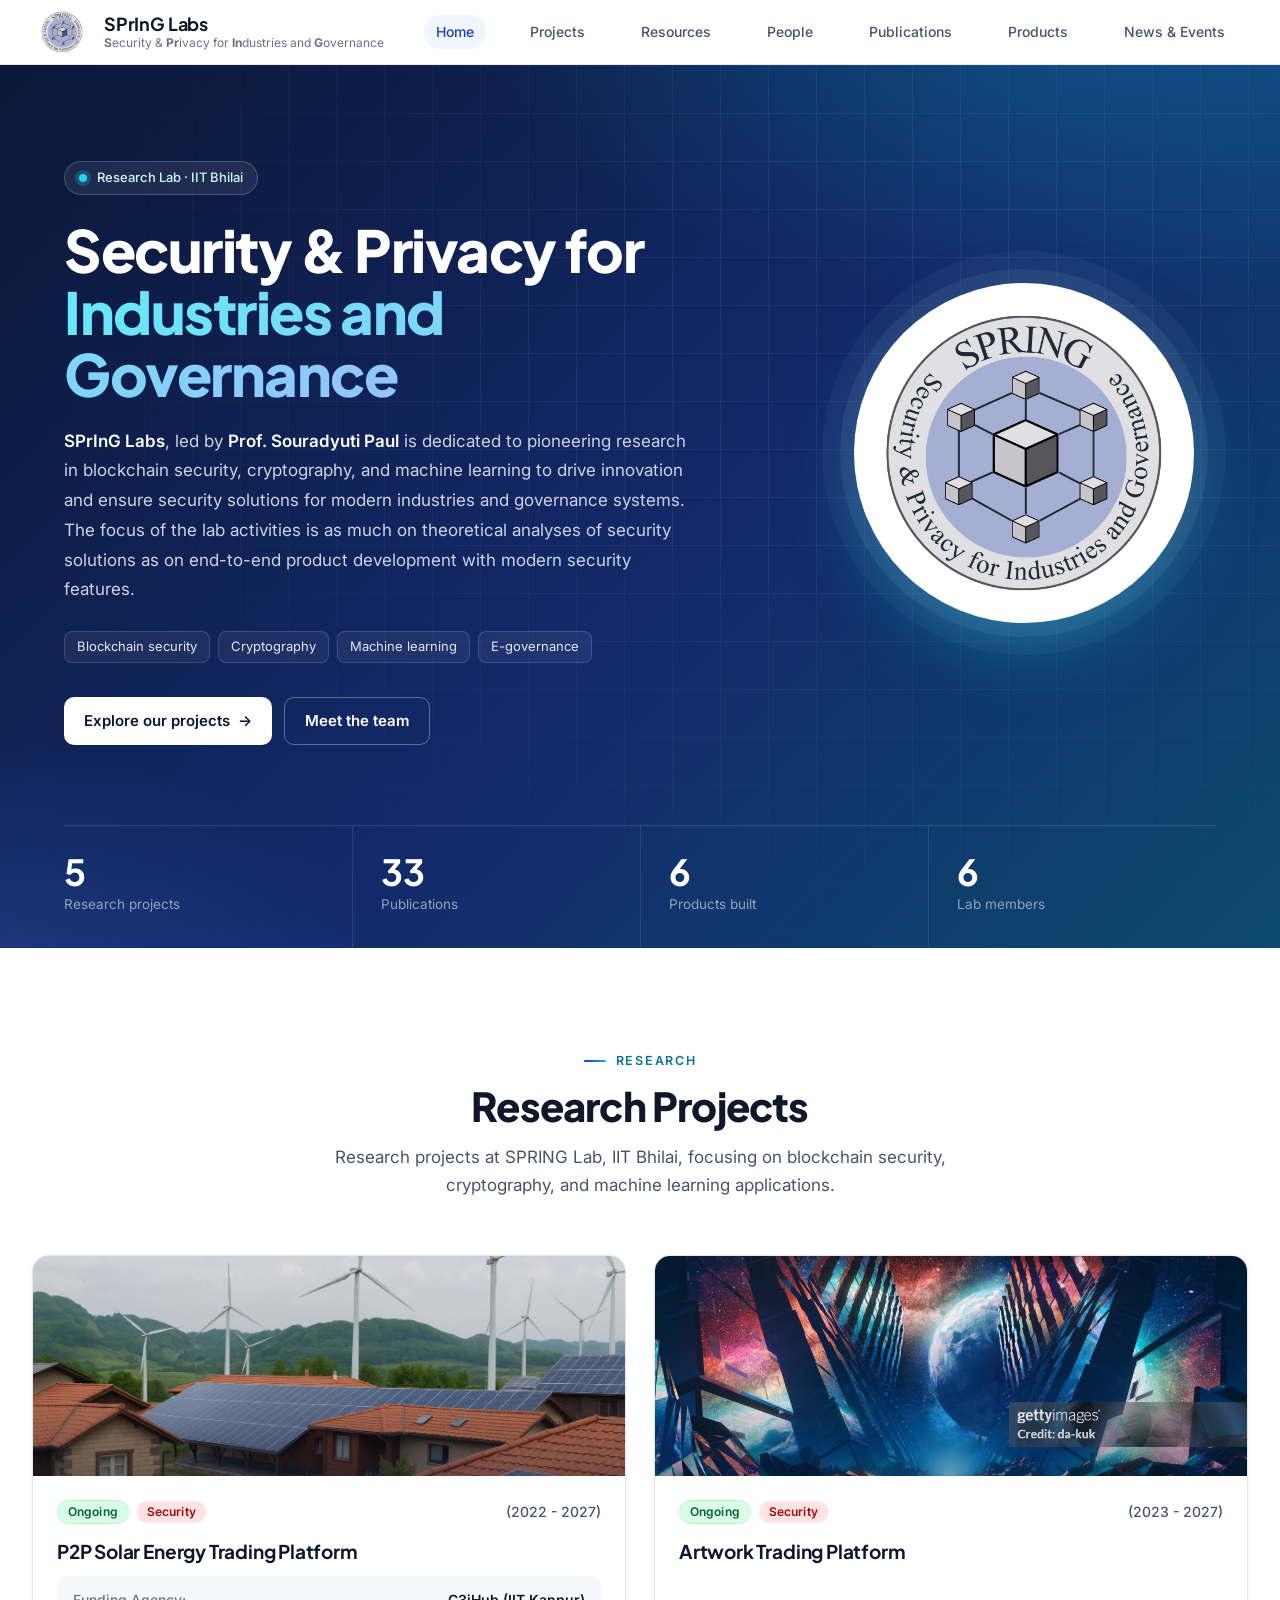
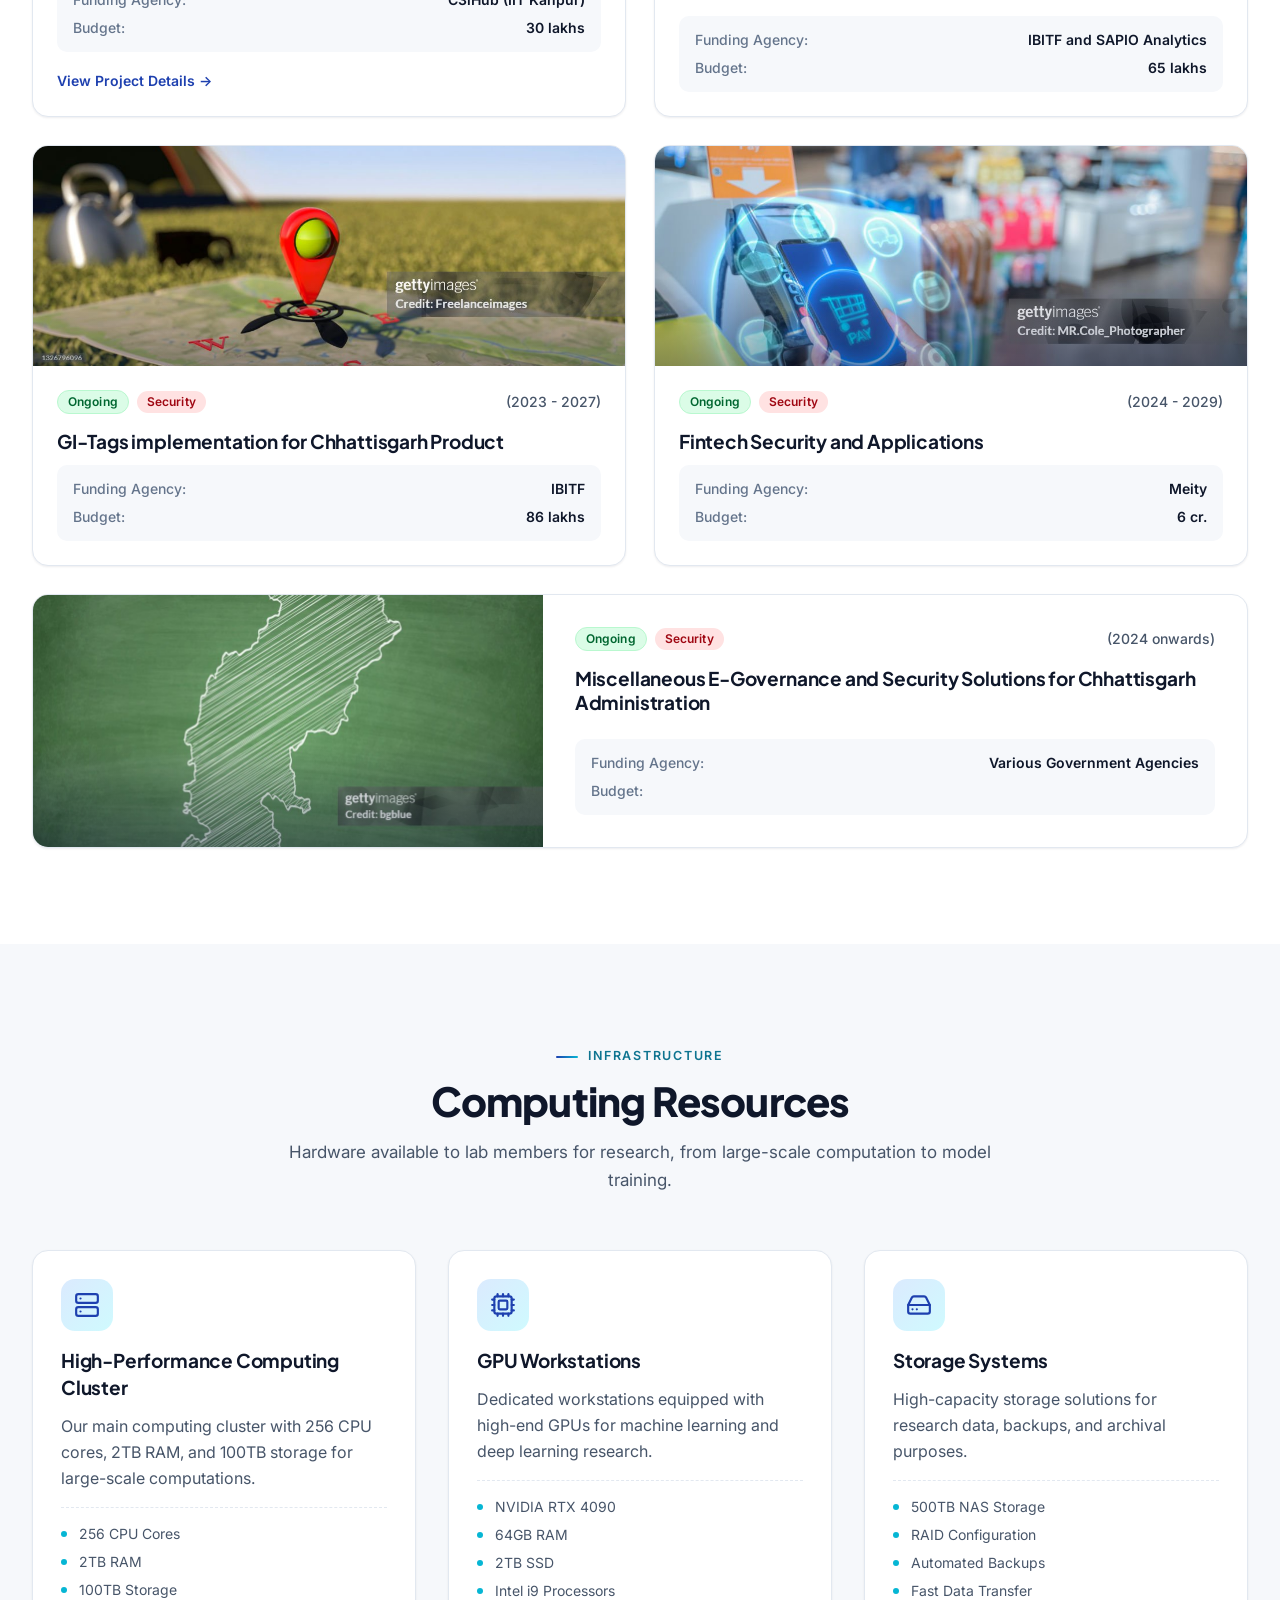
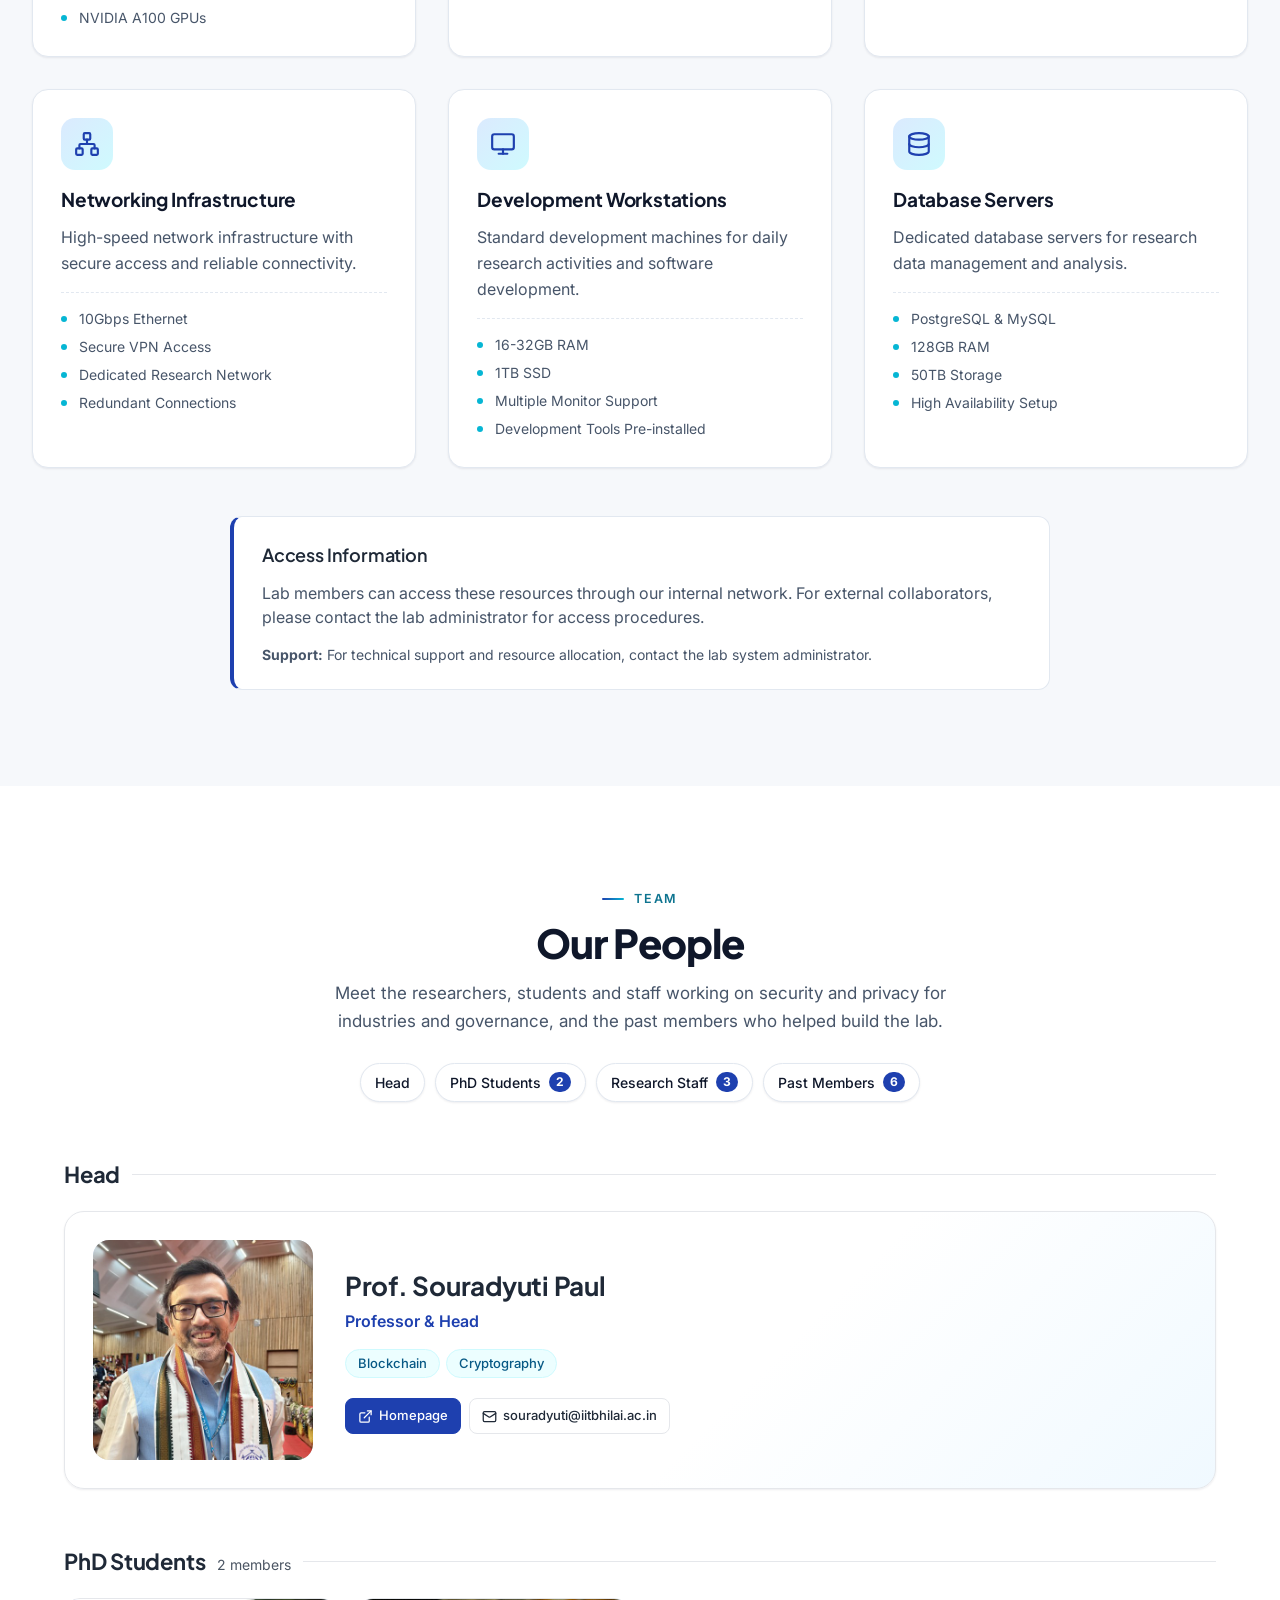
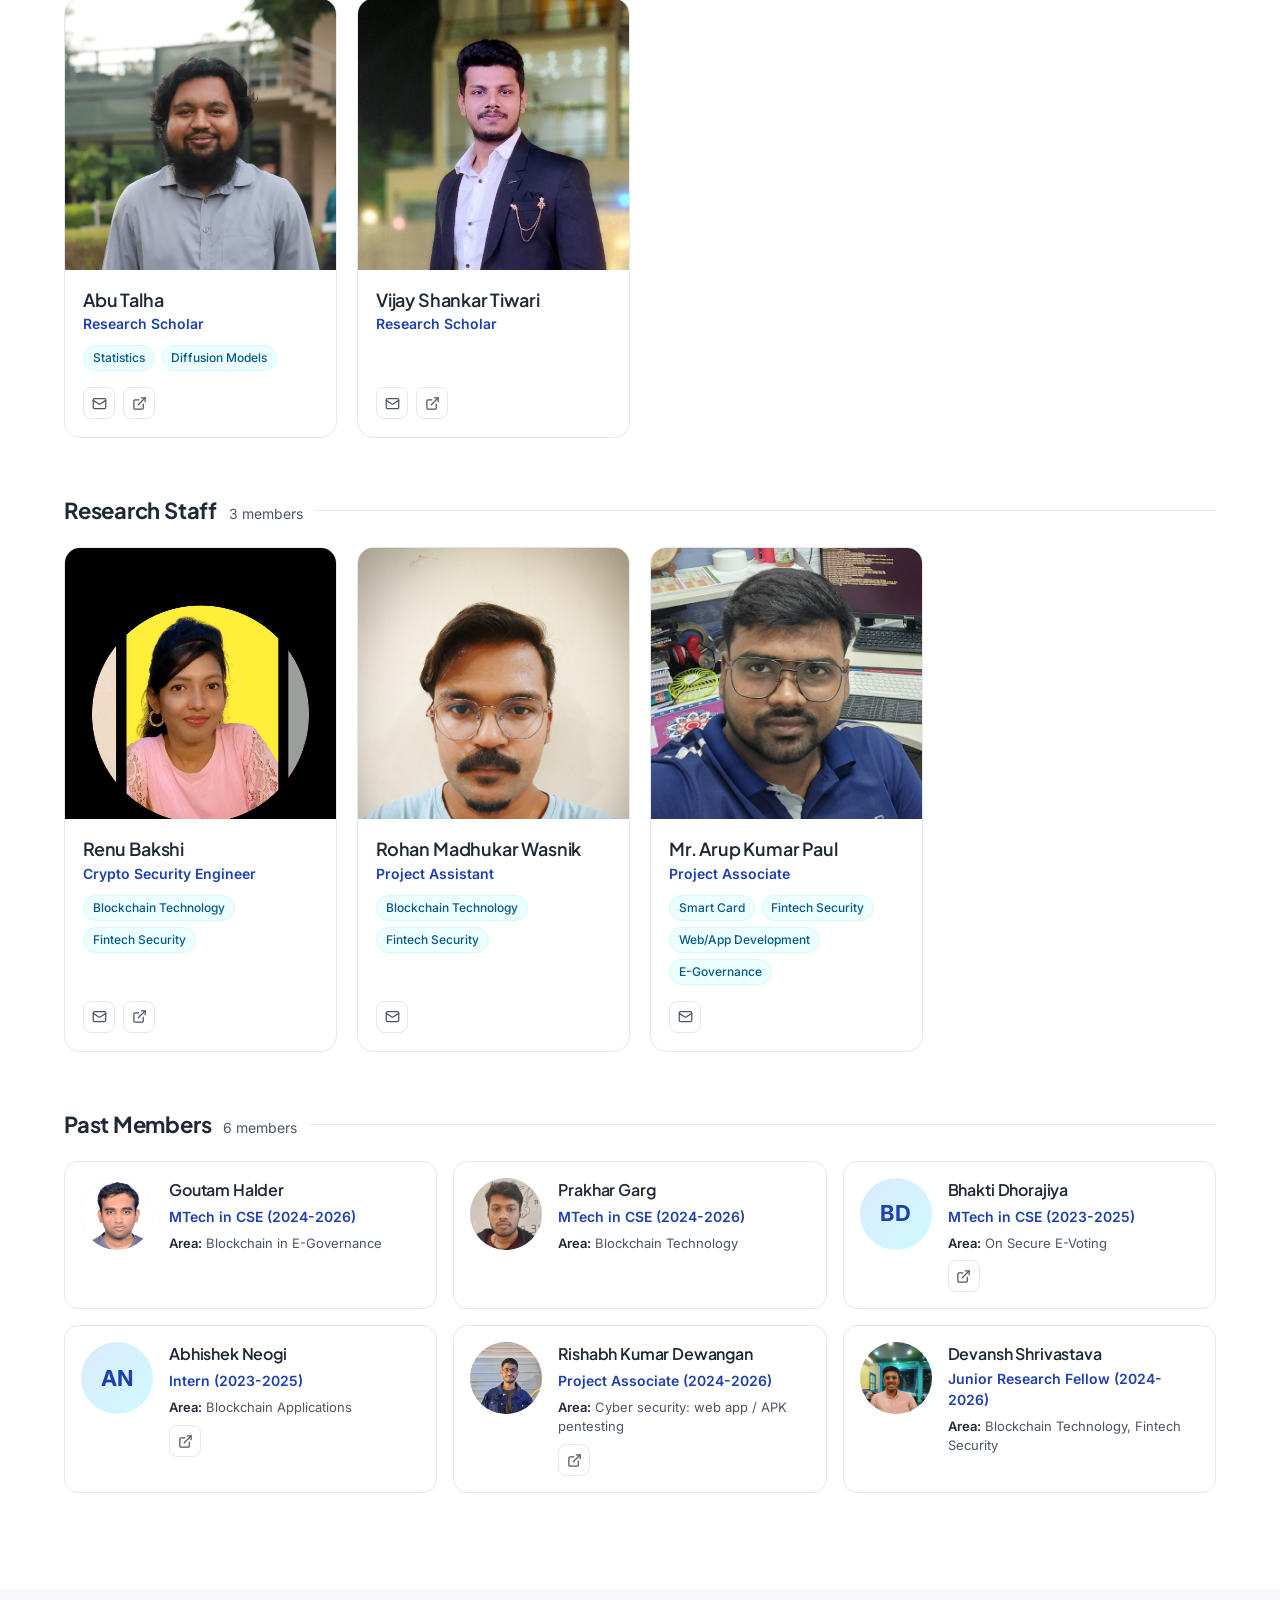
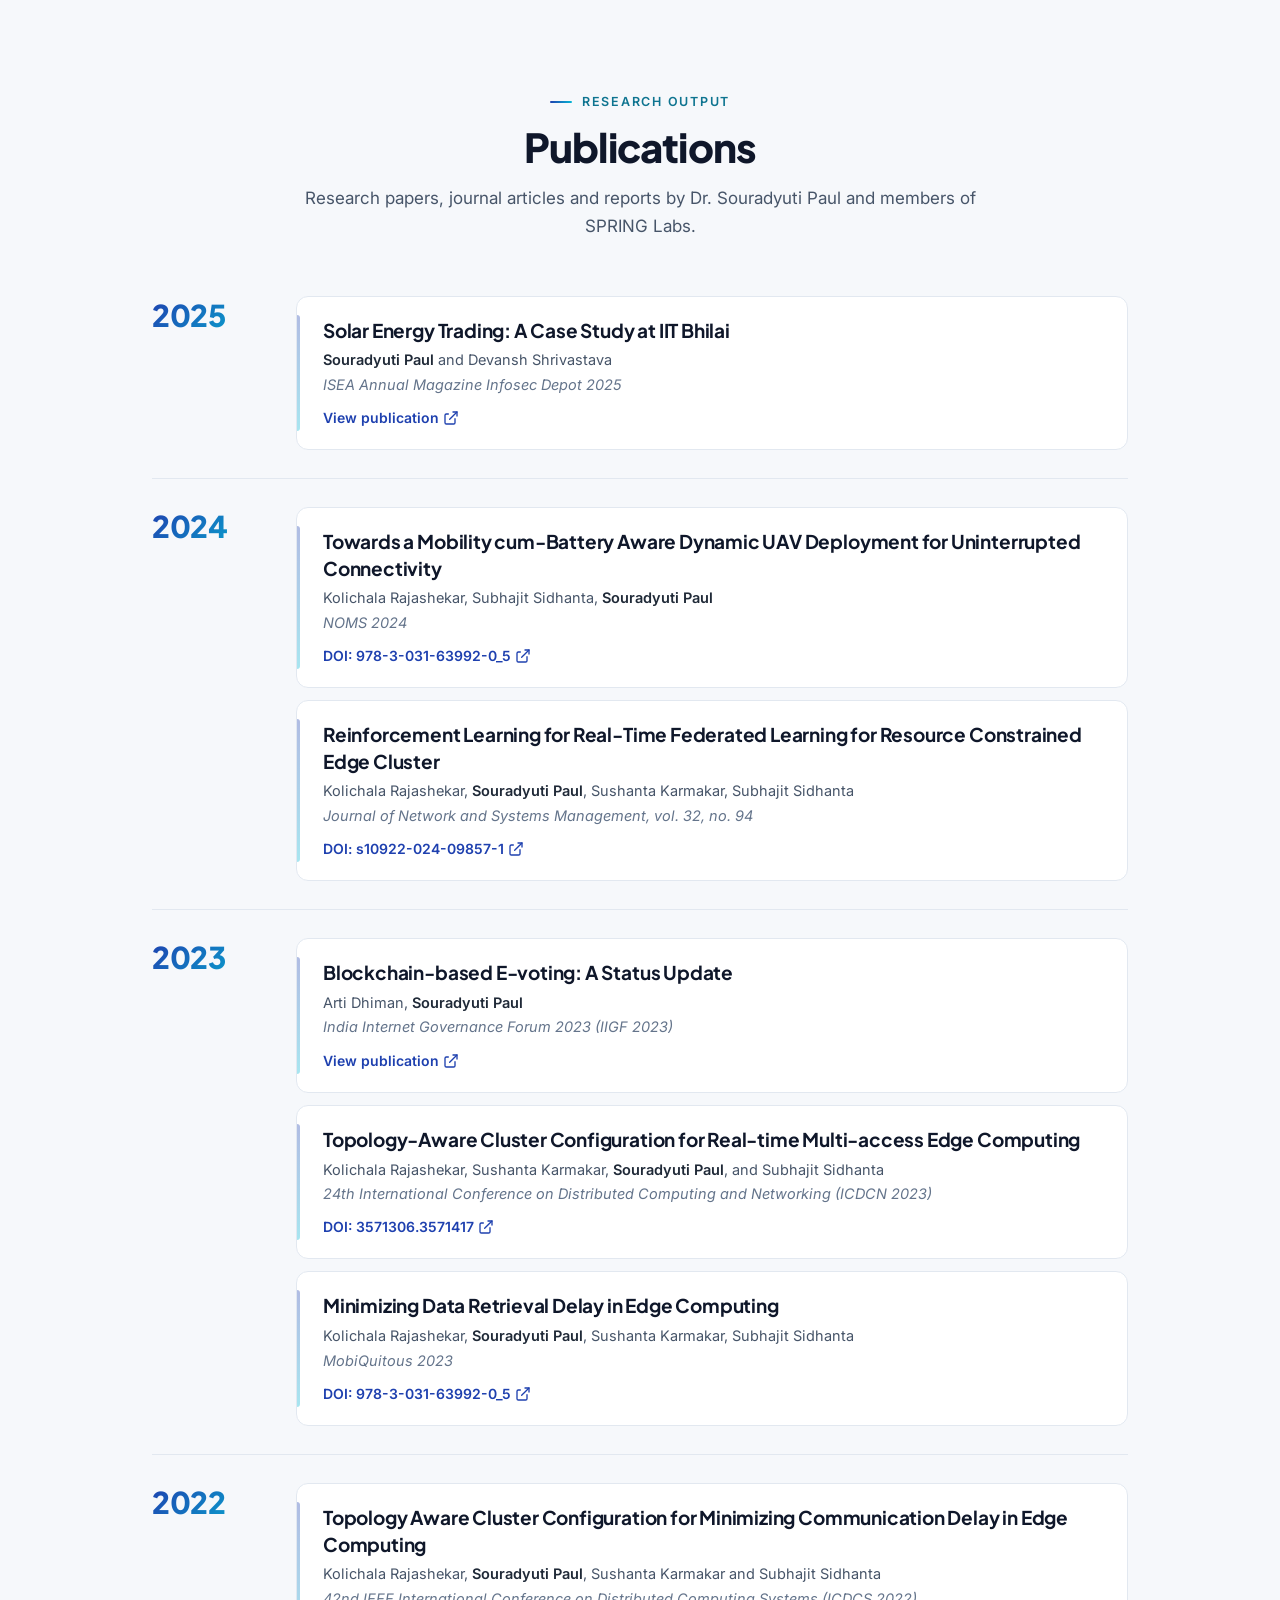
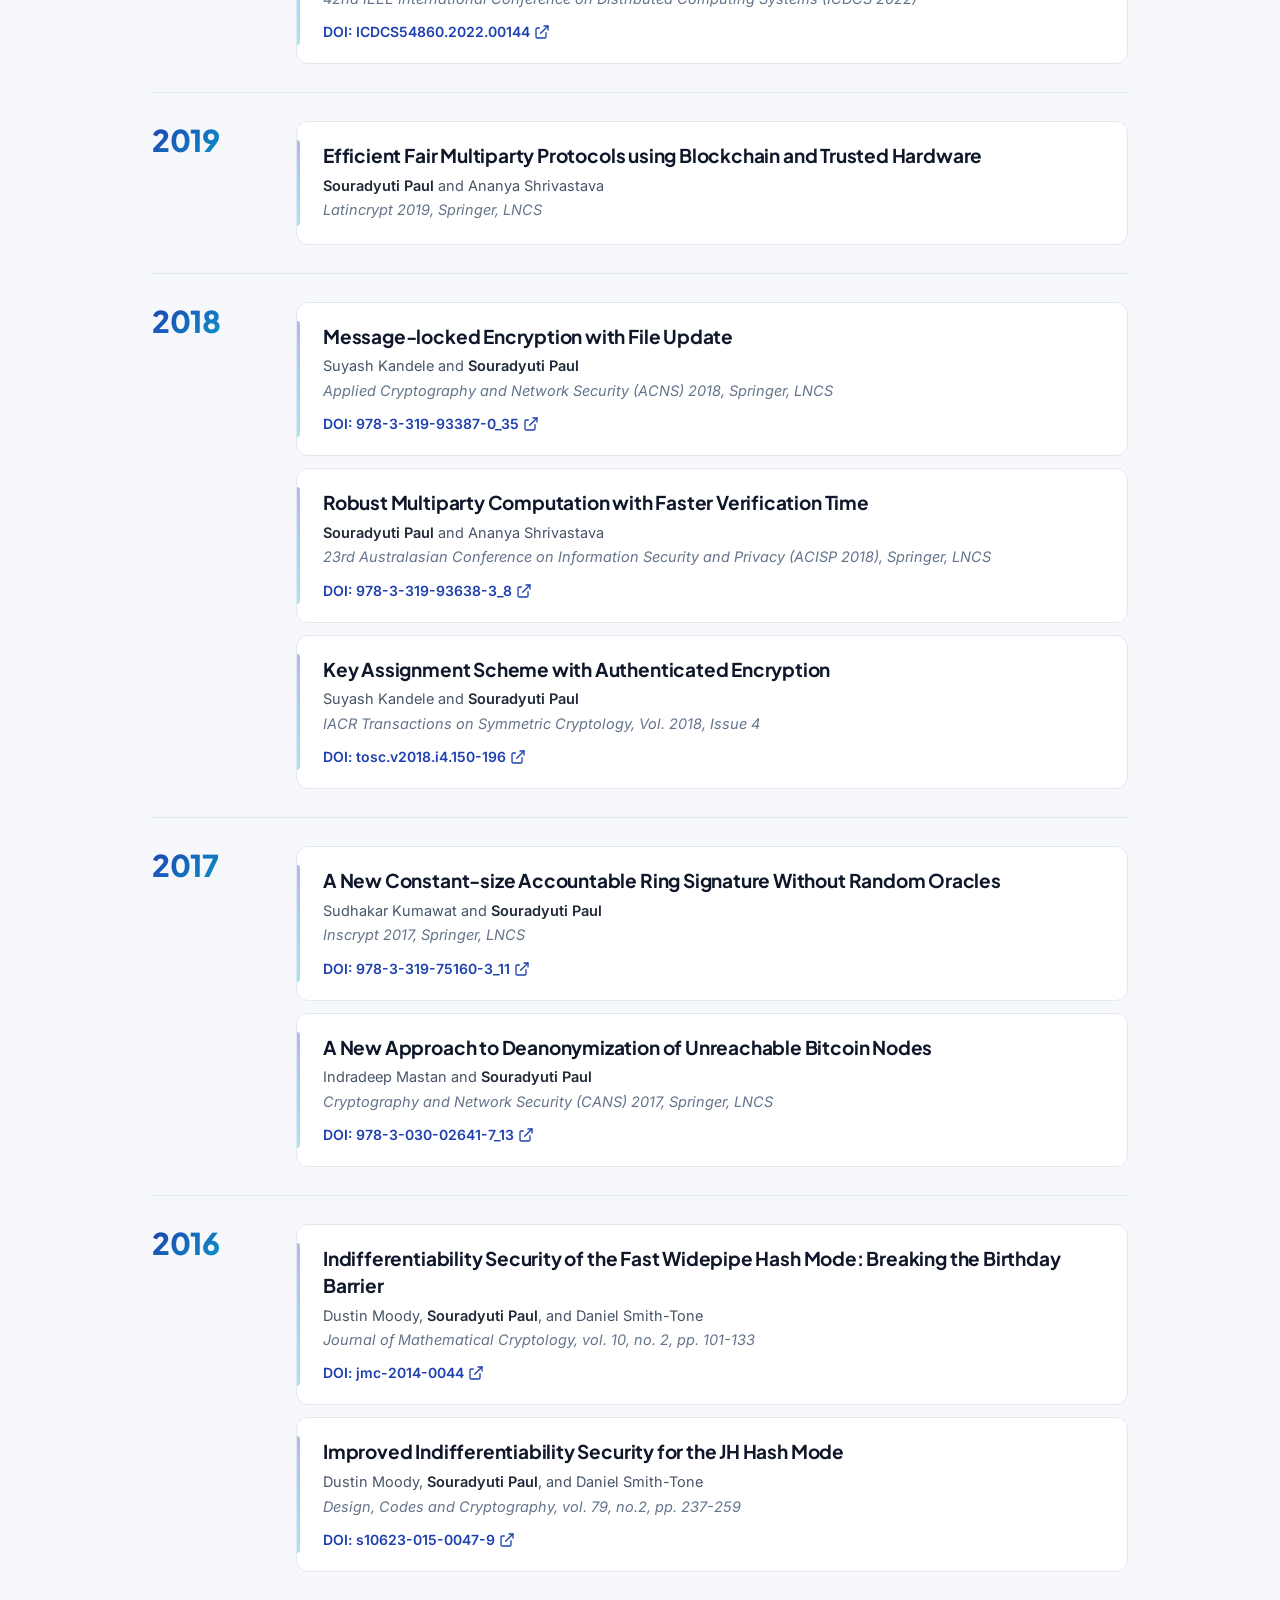
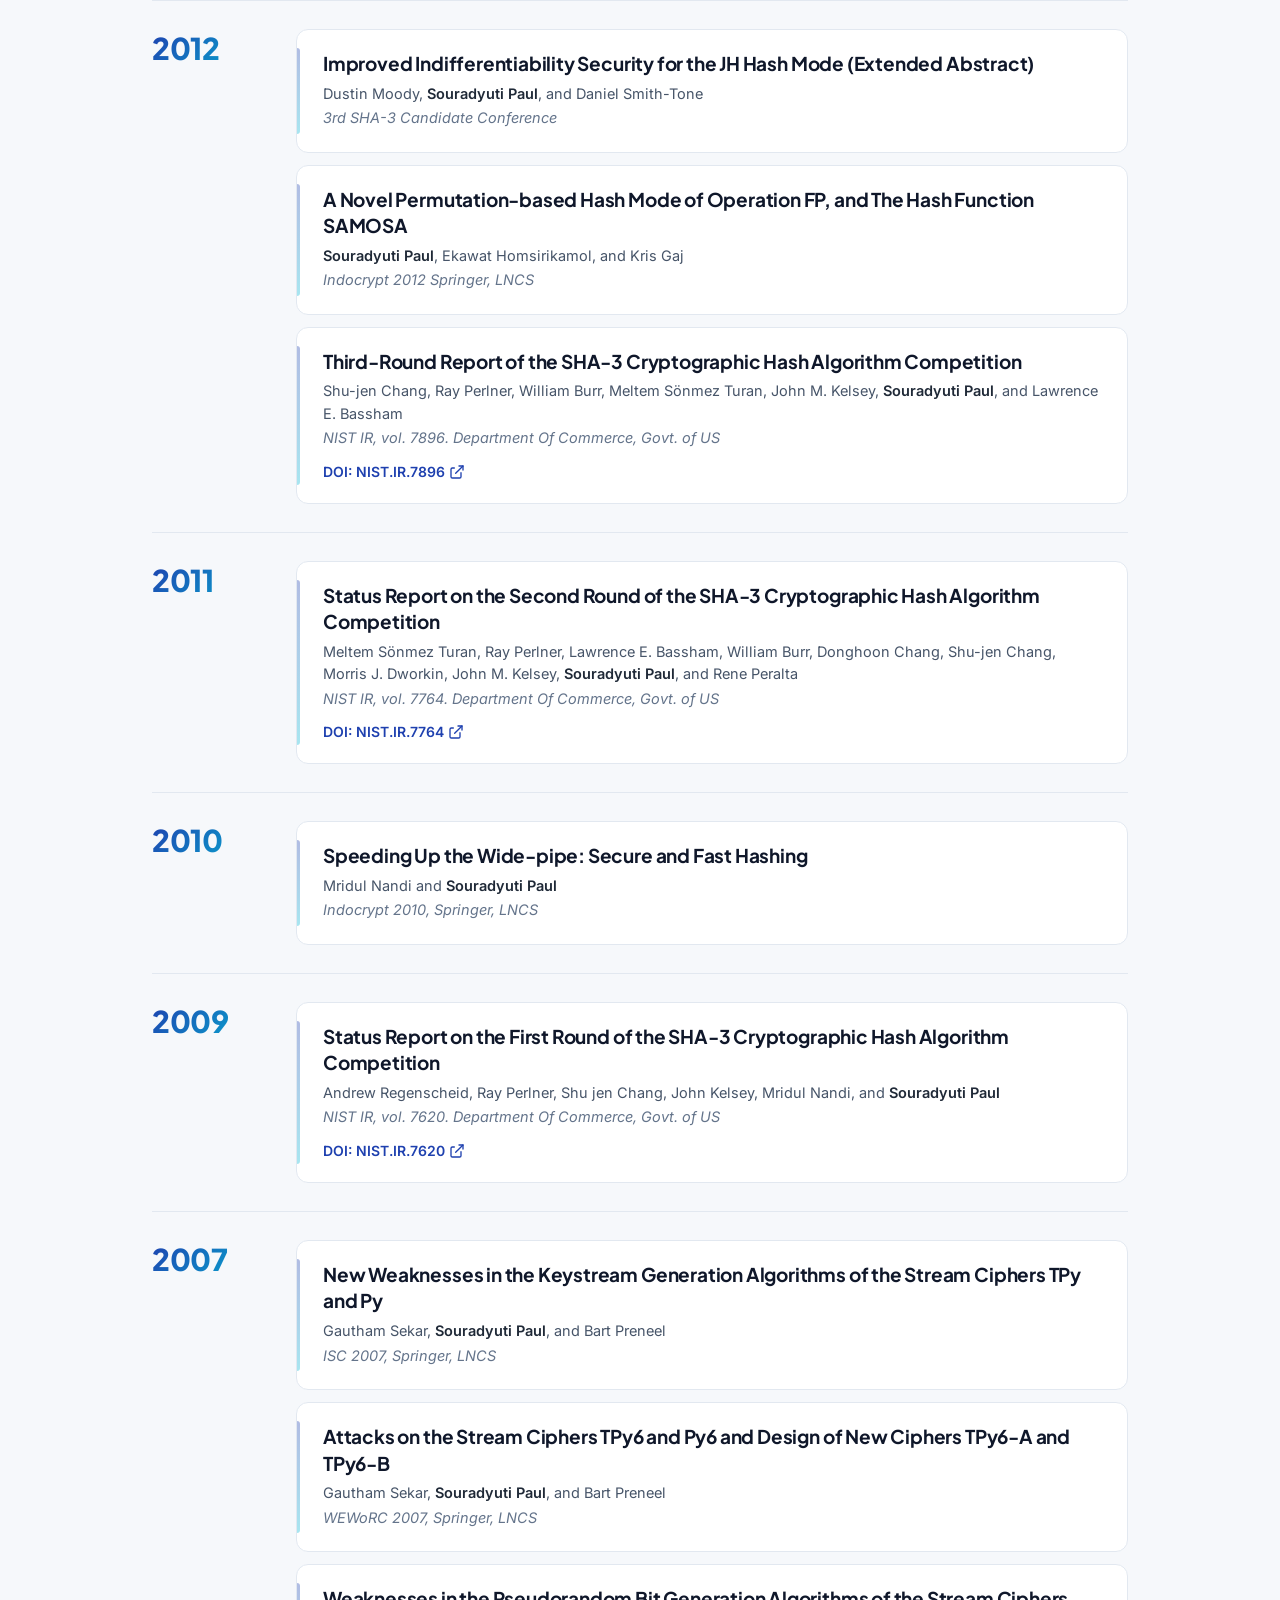
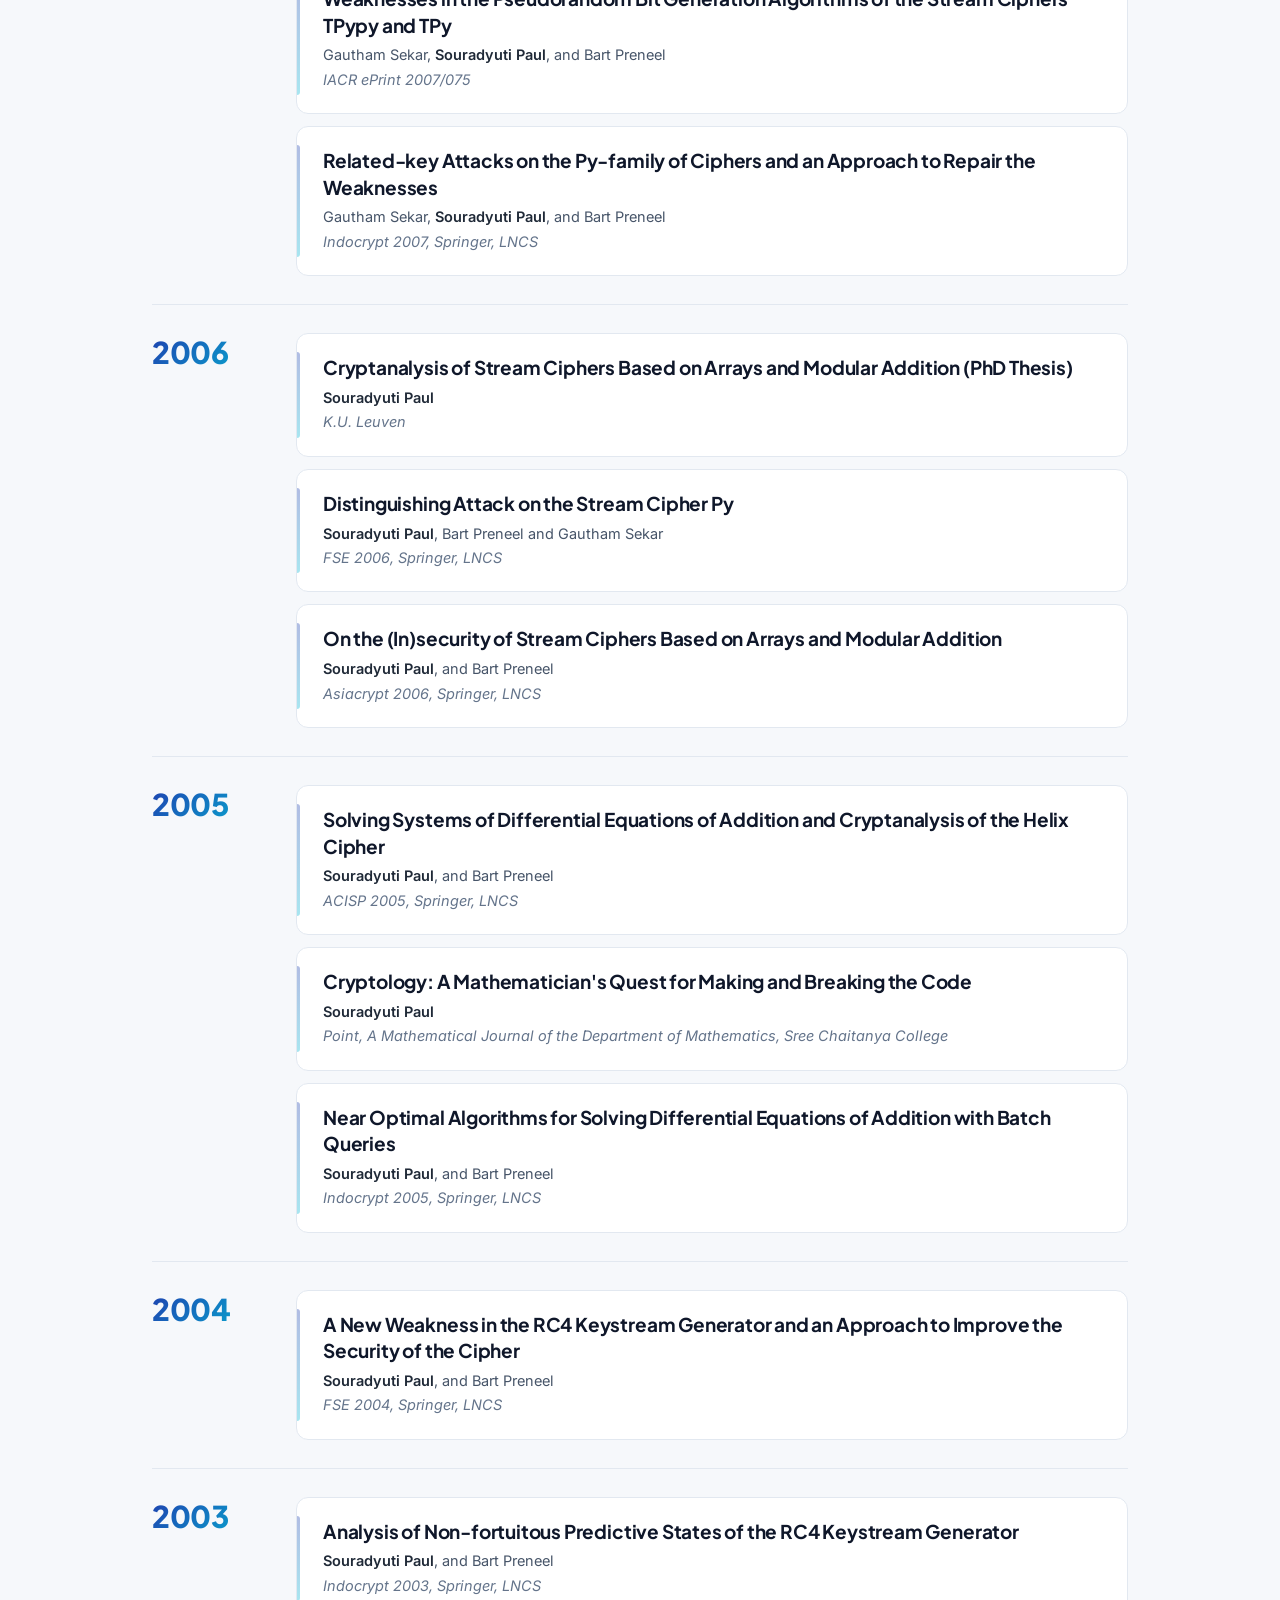
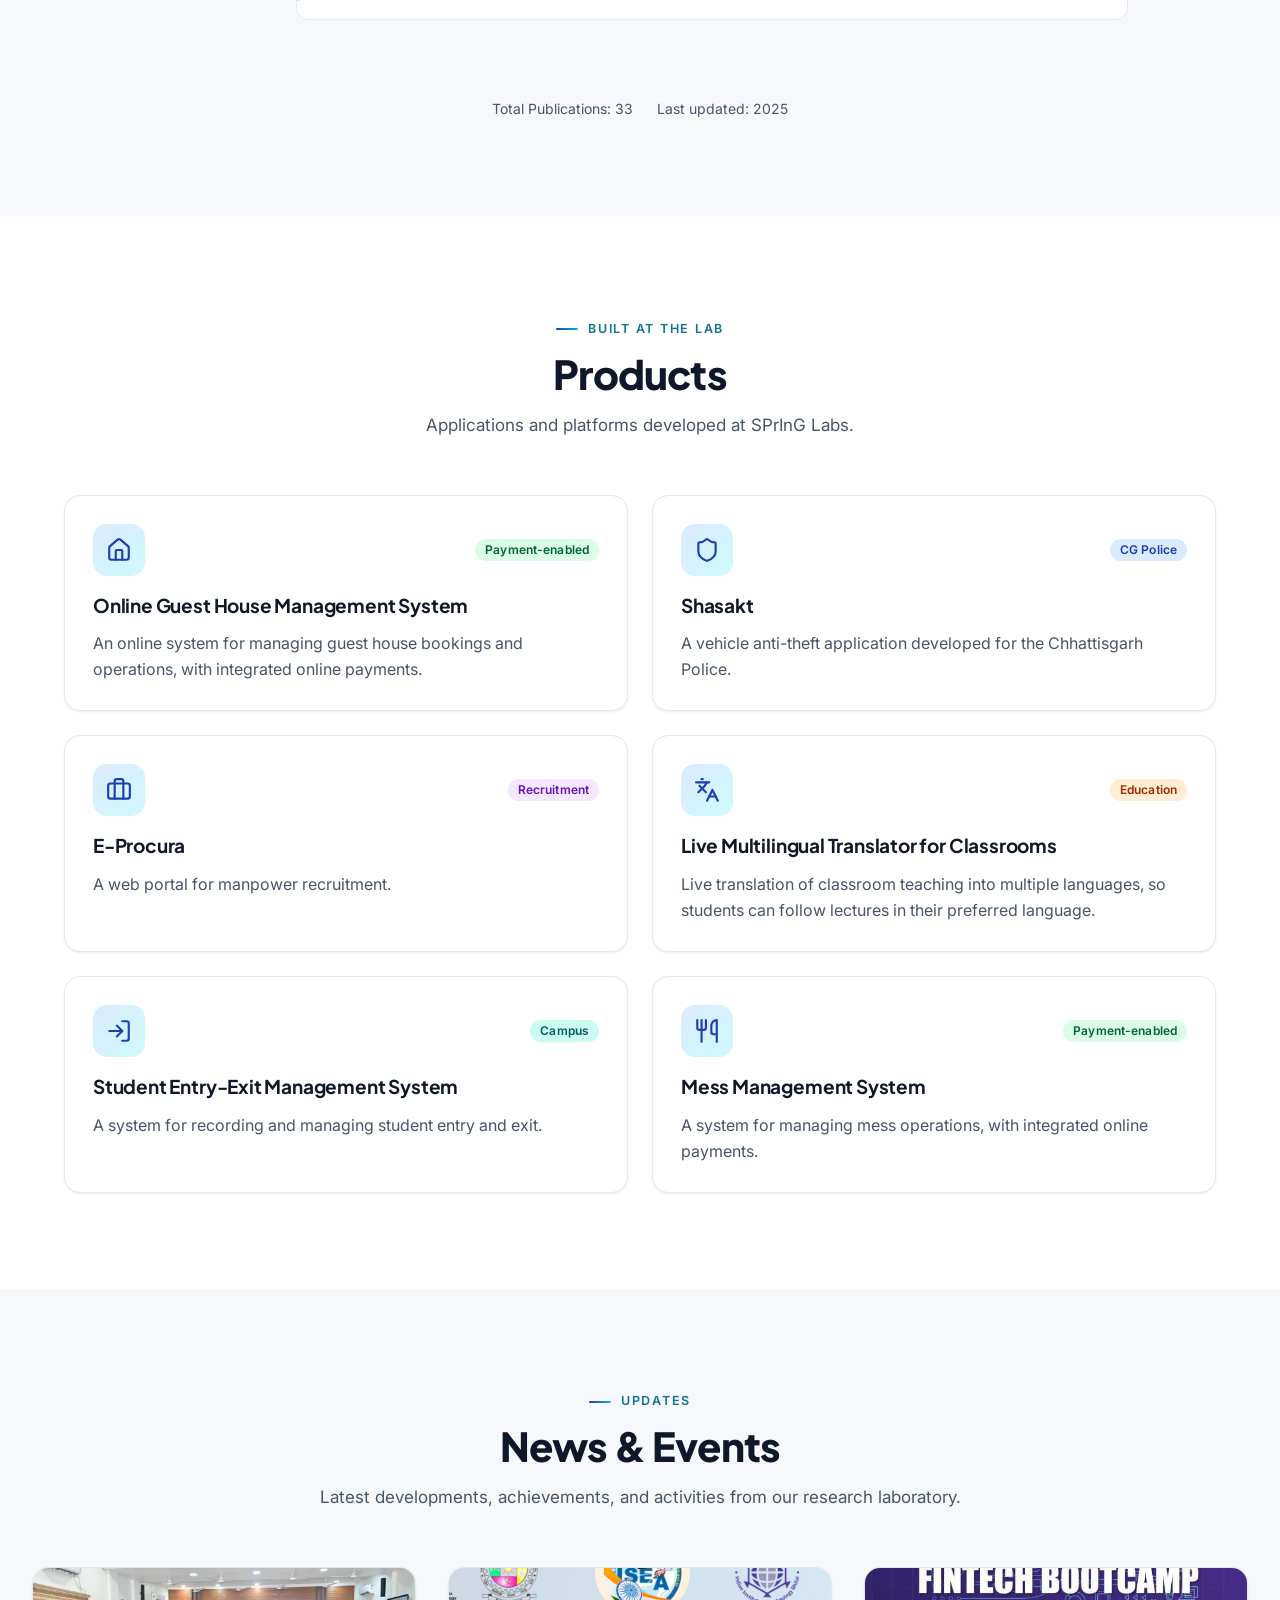
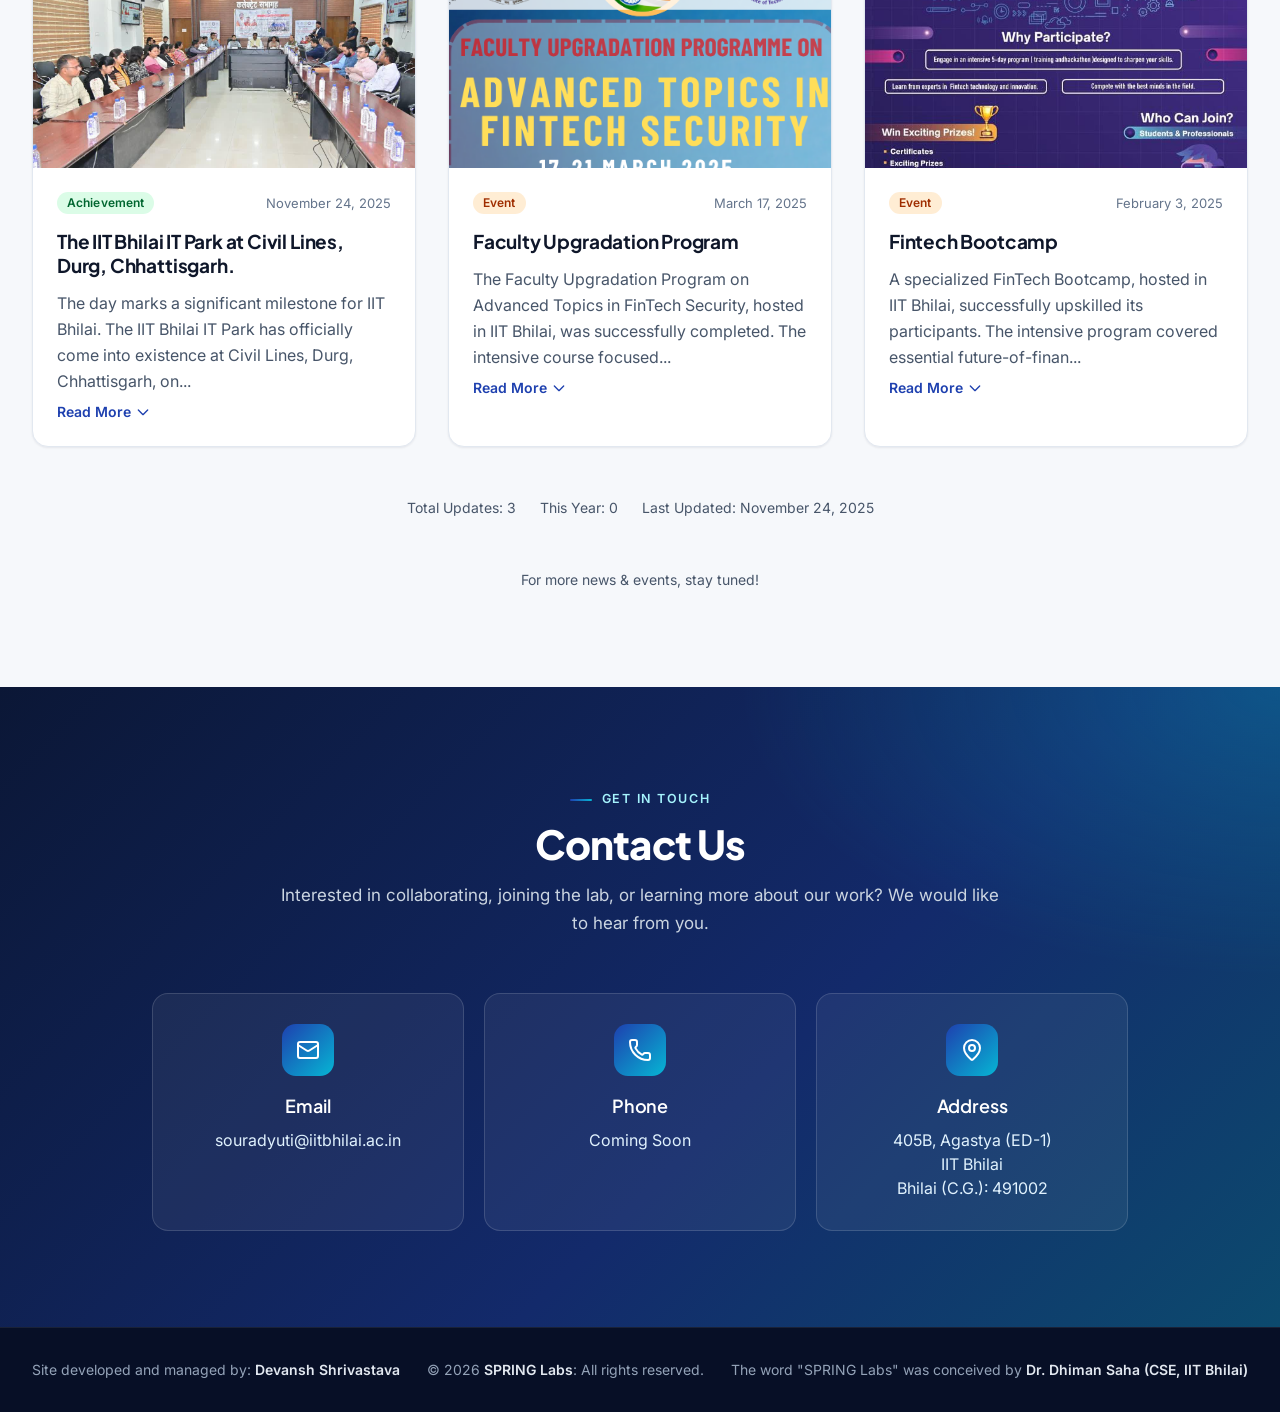
==== commit 638823de: "Merge site into one scrolling page and redesign it - Combine all pages into index.html as stacked se" ====
--- a/index.html
+++ b/index.html
@@ -5,10 +5,667 @@
     <meta name="viewport" content="width=device-width, initial-scale=1.0">
     <title>SPRING - Security and Privacy for Industrial and Governance</title>
     
+    <link rel="preconnect" href="https://fonts.googleapis.com">
+    <link rel="preconnect" href="https://fonts.gstatic.com" crossorigin>
+    <link rel="stylesheet" href="https://fonts.googleapis.com/css2?family=Inter:wght@400;500;600;700&family=Plus+Jakarta+Sans:wght@600;700;800&display=swap">
     <link rel="stylesheet" href="css/style.css">
+    <link rel="stylesheet" href="css/theme.css">
+      <style>
+      /* ---------- People page ---------- */
+      .pp { --pp-primary:#1e40af; --pp-accent:#06b6d4; --pp-ink:#1f2937; --pp-muted:#4b5563; --pp-line:#e5e7eb; --pp-soft:#eff6ff; background:#f8fafc; color:var(--pp-ink); }
+      .pp-wrap { max-width:1200px; margin:0 auto; padding:0 16px; }
+      @media (min-width:640px){ .pp-wrap { padding:0 24px; } }
+
+      .pp-hero { background:linear-gradient(135deg,#1e3a8a 0%,#1e40af 55%,#0e7490 100%); color:#fff; padding:56px 0 48px; }
+      .pp-eyebrow { font-size:13px; letter-spacing:.12em; text-transform:uppercase; color:#a5f3fc; font-weight:600; margin:0 0 10px; }
+      .pp-hero h1 { font-size:clamp(30px,5vw,44px); font-weight:700; line-height:1.15; margin:0 0 12px; }
+      .pp-hero p.pp-lede { font-size:17px; line-height:1.6; color:#dbeafe; max-width:640px; margin:0; }
+      .pp-jump { display:flex; flex-wrap:wrap; gap:10px; margin-top:28px; }
+      .pp-jump a { display:inline-flex; align-items:center; gap:8px; padding:8px 14px; border-radius:999px; background:rgba(255,255,255,.12); border:1px solid rgba(255,255,255,.25); color:#fff; font-size:14px; font-weight:500; text-decoration:none; transition:background .15s; }
+      .pp-jump a:hover { background:rgba(255,255,255,.22); }
+      .pp-jump span { background:#fff; color:var(--pp-primary); border-radius:999px; font-size:12px; font-weight:700; min-width:22px; padding:1px 7px; text-align:center; }
+
+      .pp-section { padding:48px 0 8px; scroll-margin-top:72px; }
+      .pp-section:last-of-type { padding-bottom:64px; }
+      .pp-head { display:flex; align-items:baseline; gap:12px; margin-bottom:20px; }
+      .pp-head h2 { font-size:24px; font-weight:700; margin:0; }
+      .pp-head .pp-count { font-size:14px; color:var(--pp-muted); }
+      .pp-head::after { content:""; flex:1; height:1px; background:var(--pp-line); align-self:center; }
+
+      /* PI */
+      .pp-pi { display:grid; grid-template-columns:220px 1fr; gap:32px; align-items:center; background:#fff; border:1px solid var(--pp-line); border-radius:20px; padding:28px; box-shadow:0 1px 2px rgba(0,0,0,.04); }
+      .pp-pi .pp-photo { width:220px; height:220px; border-radius:16px; }
+      .pp-pi h3 { font-size:26px; font-weight:700; margin:0 0 4px; }
+      .pp-pi .pp-role { font-size:16px; }
+      @media (max-width:700px){ .pp-pi { grid-template-columns:1fr; text-align:center; padding:24px; } .pp-pi .pp-photo { margin:0 auto; width:180px; height:180px; } .pp-pi .pp-tags, .pp-pi .pp-actions { justify-content:center; } }
+
+      /* Member cards */
+      .pp-grid { display:grid; grid-template-columns:repeat(auto-fill,minmax(min(100%,250px),1fr)); gap:20px; }
+      .pp-card { display:flex; flex-direction:column; background:#fff; border:1px solid var(--pp-line); border-radius:16px; overflow:hidden; transition:transform .2s, box-shadow .2s, border-color .2s; }
+      .pp-card:hover { transform:translateY(-3px); box-shadow:0 12px 24px -12px rgba(30,64,175,.25); border-color:#bfdbfe; }
+      .pp-card .pp-photo { width:100%; aspect-ratio:1/1; border-radius:0; }
+      .pp-card-body { display:flex; flex-direction:column; gap:10px; padding:18px; flex:1; }
+      .pp-card h3 { font-size:18px; font-weight:600; margin:0; line-height:1.3; }
+      .pp-card .pp-actions { margin-top:auto; padding-top:6px; }
+
+      /* Alumni */
+      .pp-alumni { display:grid; grid-template-columns:repeat(auto-fill,minmax(min(100%,300px),1fr)); gap:16px; }
+      .pp-alum { display:flex; gap:16px; align-items:flex-start; background:#fff; border:1px solid var(--pp-line); border-radius:14px; padding:16px; }
+      .pp-alum .pp-photo { width:72px; height:72px; border-radius:50%; flex-shrink:0; font-size:22px; }
+      .pp-alum h3 { font-size:16px; font-weight:600; margin:0 0 2px; }
+      .pp-alum .pp-topic { font-size:13px; color:var(--pp-muted); margin:6px 0 8px; line-height:1.45; }
+      .pp-alum-body { min-width:0; flex:1; }
+      .pp-alum .pp-label { font-weight:600; color:var(--pp-ink); }
+
+      /* Shared bits */
+      .pp-photo { display:block; object-fit:cover; object-position:center top; background:linear-gradient(135deg,#dbeafe,#cffafe); }
+      .pp-initials { display:flex; align-items:center; justify-content:center; color:var(--pp-primary); font-weight:700; font-size:48px; letter-spacing:.02em; }
+      .pp-role { display:inline-block; color:var(--pp-primary); font-weight:600; font-size:14px; }
+      .pp-tags { display:flex; flex-wrap:wrap; gap:6px; margin:0; padding:0; list-style:none; }
+      .pp-tags li { font-size:12px; font-weight:500; color:#075985; background:#ecfeff; border:1px solid #cffafe; padding:3px 9px; border-radius:999px; }
+      .pp-pi .pp-tags { margin:16px 0 20px; }
+      .pp-pi .pp-tags li { font-size:13px; padding:4px 12px; }
+      .pp-actions { display:flex; flex-wrap:wrap; gap:8px; }
+      .pp-btn { display:inline-flex; align-items:center; gap:6px; font-size:13px; font-weight:500; padding:7px 12px; border-radius:8px; border:1px solid var(--pp-line); color:var(--pp-ink); text-decoration:none; transition:all .15s; max-width:100%; }
+      .pp-btn:hover { border-color:var(--pp-primary); color:var(--pp-primary); background:var(--pp-soft); }
+      .pp-btn.pp-primary { background:var(--pp-primary); border-color:var(--pp-primary); color:#fff; }
+      .pp-btn.pp-primary:hover { background:#1e3a8a; color:#fff; }
+      .pp-btn svg { width:15px; height:15px; flex-shrink:0; }
+      .pp-icon { display:inline-flex; align-items:center; justify-content:center; width:32px; height:32px; border-radius:8px; border:1px solid var(--pp-line); color:var(--pp-muted); transition:all .15s; }
+      .pp-icon:hover { color:var(--pp-primary); border-color:var(--pp-primary); background:var(--pp-soft); }
+      .pp-icon svg { width:15px; height:15px; }
+      .pp a:focus-visible { outline:2px solid var(--pp-accent); outline-offset:2px; }
+      .pp-btn { overflow-wrap:anywhere; }
+      @media (max-width:560px){ .pp-hero { padding:40px 0 36px; } .pp-card .pp-photo { aspect-ratio:4/3; } .pp-alumni { grid-template-columns:1fr; } .pp-section { padding-top:36px; } }
+    </style>
+    <script>
+      /* Replace a photo that fails to load with the person's initials. */
+      function ppFallback(img) {
+        var name = (img.getAttribute('alt') || '').replace(/^(Prof|Dr|Mr|Ms|Mrs)\.?\s+/i, '');
+        var parts = name.split(/\s+/).filter(Boolean);
+        var initials = parts.length ? (parts[0][0] + (parts.length > 1 ? parts[parts.length - 1][0] : '')).toUpperCase() : '?';
+        var div = document.createElement('div');
+        div.className = img.className + ' pp-initials';
+        div.setAttribute('role', 'img');
+        div.setAttribute('aria-label', img.getAttribute('alt') || '');
+        div.textContent = initials;
+        img.replaceWith(div);
+      }
+    </script>
+      <style>
+      [data-page][hidden] { display:none !important; }
+      html { scroll-behavior:smooth; }
+      [data-page] { scroll-margin-top:64px; }
+      #root > nav a.is-active { color:var(--color-primary); border-color:var(--color-primary); }
+    </style>
   </head>
   <body>
-    <div id="root"><nav class="w-full bg-white shadow-sm border-b border-gray-100 sticky top-0 z-50"><div class="w-full mx-auto px-4 sm:px-6 lg:px-8"><div class="flex justify-between items-center h-16"><div class="flex-shrink-0 flex items-center"><a href="index.html" class="flex items-center space-x-3 cursor-pointer"><div class="w-15 h-15  rounded-lg flex items-center justify-center"><img alt="SPRING Lab Logo" src="assets/logo-CkBwuu7x.png"></div><div><h1 class="text-xl font-semibold text-dark">SPrInG Labs</h1><p class="text-xs text-secondary hidden sm:block"><b>S</b>ecurity &amp; <b>Pr</b>ivacy for <b>In</b>dustries and <b>G</b>overnance</p></div></a></div><div class="hidden md:block"><div class="ml-10 flex items-baseline space-x-8"><div class="relative"><a class="text-dark hover:text-primary px-3 py-2 rounded-md text-sm font-medium transition-all duration-200 hover:bg-accent/10 border-b-2 border-transparent hover:border-primary" href="index.html">Home </a></div><div class="relative"><a class="text-dark hover:text-primary px-3 py-2 rounded-md text-sm font-medium transition-all duration-200 hover:bg-accent/10 border-b-2 border-transparent hover:border-primary" href="resources.html">Resources </a></div><div class="relative"><a class="text-dark hover:text-primary px-3 py-2 rounded-md text-sm font-medium transition-all duration-200 hover:bg-accent/10 border-b-2 border-transparent hover:border-primary" href="people.html">People</a></div><div class="relative"><a class="text-dark hover:text-primary px-3 py-2 rounded-md text-sm font-medium transition-all duration-200 hover:bg-accent/10 border-b-2 border-transparent hover:border-primary" href="publications.html">Publications</a></div><div class="relative"><a class="text-dark hover:text-primary px-3 py-2 rounded-md text-sm font-medium transition-all duration-200 hover:bg-accent/10 border-b-2 border-transparent hover:border-primary" href="products.html">Products </a></div><div class="relative"><a class="text-dark hover:text-primary px-3 py-2 rounded-md text-sm font-medium transition-all duration-200 hover:bg-accent/10 border-b-2 border-transparent hover:border-primary" href="news-events.html">News &amp; Events </a></div><div class="relative"><a class="text-dark hover:text-primary px-3 py-2 rounded-md text-sm font-medium transition-all duration-200 hover:bg-accent/10 border-b-2 border-transparent hover:border-primary" href="contact.html">Contact </a></div></div></div><div class="md:hidden"><button class="inline-flex items-center justify-center p-2 rounded-md text-dark hover:text-primary hover:bg-accent/10 focus:outline-none focus:ring-2 focus:ring-inset focus:ring-primary transition-colors duration-200" data-mobile-toggle="" aria-label="Toggle menu"><svg xmlns="http://www.w3.org/2000/svg" width="24" height="24" viewBox="0 0 24 24" fill="none" stroke="currentColor" stroke-width="2" stroke-linecap="round" stroke-linejoin="round" class="lucide lucide-menu block h-6 w-6 animate-rotateIn" aria-hidden="true" data-icon-open=""><path d="M4 5h16"></path><path d="M4 12h16"></path><path d="M4 19h16"></path></svg><svg xmlns="http://www.w3.org/2000/svg" width="24" height="24" viewBox="0 0 24 24" fill="none" stroke="currentColor" stroke-width="2" stroke-linecap="round" stroke-linejoin="round" class="lucide lucide-x block h-6 w-6 animate-rotateIn hidden" aria-hidden="true" data-icon-close=""><path d="M18 6 6 18"></path><path d="m6 6 12 12"></path></svg></button></div></div><div class="md:hidden transition-all duration-300 ease-in-out overflow-hidden max-h-0 opacity-0" data-mobile-panel=""><div class="px-2 pt-2 pb-3 space-y-1 sm:px-3 bg-white border-t border-gray-200 shadow-inner"><div class="transition-all duration-300 ease-out" style="animation-delay: 0ms;"><a class="text-dark hover:text-primary block px-3 py-3 rounded-md text-base font-medium transition-all duration-200 hover:bg-accent/10 border-l-4 border-transparent hover:border-primary transform transition-all duration-300 -translate-x-4 opacity-0" href="index.html">Home </a></div><div class="transition-all duration-300 ease-out" style="animation-delay: 0ms;"><a class="text-dark hover:text-primary block px-3 py-3 rounded-md text-base font-medium transition-all duration-200 hover:bg-accent/10 border-l-4 border-transparent hover:border-primary transform transition-all duration-300 -translate-x-4 opacity-0" href="resources.html">Resources </a></div><div class="transition-all duration-300 ease-out" style="animation-delay: 0ms;"><a class="text-dark hover:text-primary block px-3 py-3 rounded-md text-base font-medium transition-all duration-200 hover:bg-accent/10 border-l-4 border-transparent hover:border-primary transform transition-all duration-300 -translate-x-4 opacity-0" href="people.html">People</a></div><div class="transition-all duration-300 ease-out" style="animation-delay: 0ms;"><a class="text-dark hover:text-primary block px-3 py-3 rounded-md text-base font-medium transition-all duration-200 hover:bg-accent/10 border-l-4 border-transparent hover:border-primary transform transition-all duration-300 -translate-x-4 opacity-0" href="publications.html">Publications</a></div><div class="transition-all duration-300 ease-out" style="animation-delay: 0ms;"><a class="text-dark hover:text-primary block px-3 py-3 rounded-md text-base font-medium transition-all duration-200 hover:bg-accent/10 border-l-4 border-transparent hover:border-primary transform transition-all duration-300 -translate-x-4 opacity-0" href="products.html">Products </a></div><div class="transition-all duration-300 ease-out" style="animation-delay: 0ms;"><a class="text-dark hover:text-primary block px-3 py-3 rounded-md text-base font-medium transition-all duration-200 hover:bg-accent/10 border-l-4 border-transparent hover:border-primary transform transition-all duration-300 -translate-x-4 opacity-0" href="news-events.html">News &amp; Events </a></div><div class="transition-all duration-300 ease-out" style="animation-delay: 0ms;"><a class="text-dark hover:text-primary block px-3 py-3 rounded-md text-base font-medium transition-all duration-200 hover:bg-accent/10 border-l-4 border-transparent hover:border-primary transform transition-all duration-300 -translate-x-4 opacity-0" href="contact.html">Contact </a></div></div></div></div></nav><section class="w-full bg-white py-12"><div class="max-w-7xl mx-auto px-4 sm:px-6 lg:px-8"><div class="grid grid-cols-1 lg:grid-cols-2 gap-8 items-center mb-12"><div class="flex justify-center"><div class="w-full max-w-md"><img alt="SPRING Lab" class="w-2/3 h-full" src="assets/logo-CkBwuu7x.png"></div></div><div class="space-y-4"><h1 class="text-3xl lg:text-4xl font-semibold text-primary">Security &amp; Privacy for Industries and Governance</h1><p class="text-base text-justify text-secondary leading-relaxed"><span class="text-primary">SPRING Labs</span>, led by <span class="font-bold">Prof. Souradyuti Paul</span> is dedicated to pioneering research in blockchain security, cryptography, and machine learning to drive innovation and ensure security solutions for modern industries and governance systems. The focus of the lab activities is as much on theoretical analyses of security solutions as on end-to-end product development with modern security features.</p></div></div></div></section><section class="w-full bg-white py-16 lg:py-20"><div class="max-w-7xl mx-auto px-4 sm:px-6 lg:px-8"><div class="text-center mb-12"><h2 class="text-3xl lg:text-4xl font-bold text-dark mb-4">Research Projects</h2><p class="text-secondary max-w-2xl mx-auto">Research projects at SPRING Lab, IIT Bhilai, focusing on blockchain security, cryptography, and machine learning applications.</p></div><div class="max-w-2xl mx-auto mb-12"><div class="relative"><div class="absolute inset-y-0 left-0 pl-3 flex items-center pointer-events-none"><svg xmlns="http://www.w3.org/2000/svg" width="24" height="24" viewBox="0 0 24 24" fill="none" stroke="currentColor" stroke-width="2" stroke-linecap="round" stroke-linejoin="round" class="lucide lucide-search h-5 w-5 text-gray-400" aria-hidden="true"><path d="m21 21-4.34-4.34"></path><circle cx="11" cy="11" r="8"></circle></svg></div><input placeholder="Search projects by title, funding agency, or budget..." class="block w-full pl-10 pr-4 py-3 border border-gray-300 rounded-lg" type="text" value="" data-project-search=""></div></div><div class="grid grid-cols-1 md:grid-cols-2 lg:grid-cols-2 gap-8" data-project-grid=""><div class="bg-white rounded-lg border border-gray-200 hover:shadow-lg transition-all duration-300 hover:border-primary/20 group h-full flex flex-col" data-search="p2p solar energy trading platform | c3ihub (iit kanpur) | 30 lakhs"><div class="w-full h-48 bg-gray-200 rounded-t-lg overflow-hidden"><img alt="P2P Solar Energy Trading Platform" class="w-full h-full object-cover group-hover:scale-105 transition-transform duration-300" src="projects/solarEnergyTrading/set1.jpg"></div><div class="p-6 flex-1 flex flex-col"><div class="flex items-center justify-between mb-4"><div class="flex items-center gap-2"><span class="text-xs font-medium px-3 py-1 rounded-full border bg-green-100 text-green-800 border-green-200">Ongoing</span><span class="text-xs font-medium px-3 py-1 rounded-full bg-red-100 text-red-800">Security</span></div><span class="text-sm text-secondary font-medium">(2022 - 2027)</span></div><h3 class="text-xl font-semibold text-dark mb-3 leading-tight group-hover:text-primary transition-colors duration-200">P2P Solar Energy Trading Platform</h3><div class="space-y-2 text-sm text-secondary mt-auto"><div class="flex justify-between"><span class="font-medium">Funding Agency:</span><span class="text-right max-w-[60%]">C3iHub (IIT Kanpur)</span></div><div class="flex justify-between"><span class="font-medium">Budget:</span><span>30 lakhs</span></div></div><a href="project-1.html" class="mt-4 pt-4 border-t border-gray-100 cursor-pointer inline-block"><span class="text-primary font-medium text-sm group-hover:underline">View Project Details →</span></a></div></div><div class="bg-white rounded-lg border border-gray-200 hover:shadow-lg transition-all duration-300 hover:border-primary/20 group h-full flex flex-col" data-search="artwork trading platform | ibitf and sapio analytics | 65 lakhs"><div class="w-full h-48 bg-gray-200 rounded-t-lg overflow-hidden"><img alt="Artwork Trading Platform" class="w-full h-full object-cover group-hover:scale-105 transition-transform duration-300" src="projects/artworkTradingPlatform/atp1.jpg"></div><div class="p-6 flex-1 flex flex-col"><div class="flex items-center justify-between mb-4"><div class="flex items-center gap-2"><span class="text-xs font-medium px-3 py-1 rounded-full border bg-green-100 text-green-800 border-green-200">Ongoing</span><span class="text-xs font-medium px-3 py-1 rounded-full bg-red-100 text-red-800">Security</span></div><span class="text-sm text-secondary font-medium">(2023 - 2027)</span></div><h3 class="text-xl font-semibold text-dark mb-3 leading-tight group-hover:text-primary transition-colors duration-200">Artwork Trading Platform</h3><div class="space-y-2 text-sm text-secondary mt-auto"><div class="flex justify-between"><span class="font-medium">Funding Agency:</span><span class="text-right max-w-[60%]">IBITF and SAPIO Analytics</span></div><div class="flex justify-between"><span class="font-medium">Budget:</span><span>65 lakhs</span></div></div></div></div><div class="bg-white rounded-lg border border-gray-200 hover:shadow-lg transition-all duration-300 hover:border-primary/20 group h-full flex flex-col" data-search="gi-tags implementation for chhattisgarh product | ibitf | 86 lakhs"><div class="w-full h-48 bg-gray-200 rounded-t-lg overflow-hidden"><img alt="GI-Tags implementation for Chhattisgarh Product" class="w-full h-full object-cover group-hover:scale-105 transition-transform duration-300" src="projects/giTags/gi1.jpg"></div><div class="p-6 flex-1 flex flex-col"><div class="flex items-center justify-between mb-4"><div class="flex items-center gap-2"><span class="text-xs font-medium px-3 py-1 rounded-full border bg-green-100 text-green-800 border-green-200">Ongoing</span><span class="text-xs font-medium px-3 py-1 rounded-full bg-red-100 text-red-800">Security</span></div><span class="text-sm text-secondary font-medium">(2023 - 2027)</span></div><h3 class="text-xl font-semibold text-dark mb-3 leading-tight group-hover:text-primary transition-colors duration-200">GI-Tags implementation for Chhattisgarh Product</h3><div class="space-y-2 text-sm text-secondary mt-auto"><div class="flex justify-between"><span class="font-medium">Funding Agency:</span><span class="text-right max-w-[60%]">IBITF</span></div><div class="flex justify-between"><span class="font-medium">Budget:</span><span>86 lakhs</span></div></div></div></div><div class="bg-white rounded-lg border border-gray-200 hover:shadow-lg transition-all duration-300 hover:border-primary/20 group h-full flex flex-col" data-search="fintech security and applications | meity | 6 cr."><div class="w-full h-48 bg-gray-200 rounded-t-lg overflow-hidden"><img alt="Fintech Security and Applications" class="w-full h-full object-cover group-hover:scale-105 transition-transform duration-300" src="projects/fintechSecurity/fs1.jpg"></div><div class="p-6 flex-1 flex flex-col"><div class="flex items-center justify-between mb-4"><div class="flex items-center gap-2"><span class="text-xs font-medium px-3 py-1 rounded-full border bg-green-100 text-green-800 border-green-200">Ongoing</span><span class="text-xs font-medium px-3 py-1 rounded-full bg-red-100 text-red-800">Security</span></div><span class="text-sm text-secondary font-medium">(2024 - 2029)</span></div><h3 class="text-xl font-semibold text-dark mb-3 leading-tight group-hover:text-primary transition-colors duration-200">Fintech Security and Applications</h3><div class="space-y-2 text-sm text-secondary mt-auto"><div class="flex justify-between"><span class="font-medium">Funding Agency:</span><span class="text-right max-w-[60%]">Meity</span></div><div class="flex justify-between"><span class="font-medium">Budget:</span><span>6 cr.</span></div></div></div></div><div class="bg-white rounded-lg border border-gray-200 hover:shadow-lg transition-all duration-300 hover:border-primary/20 group h-full flex flex-col" data-search="miscellaneous e-governance and security solutions for chhattisgarh administration | various government agencies | "><div class="w-full h-48 bg-gray-200 rounded-t-lg overflow-hidden"><img alt="Miscellaneous E-Governance and Security Solutions for Chhattisgarh Administration" class="w-full h-full object-cover group-hover:scale-105 transition-transform duration-300" src="projects/egovSecuritySolCG/egssc.jpg"></div><div class="p-6 flex-1 flex flex-col"><div class="flex items-center justify-between mb-4"><div class="flex items-center gap-2"><span class="text-xs font-medium px-3 py-1 rounded-full border bg-green-100 text-green-800 border-green-200">Ongoing</span><span class="text-xs font-medium px-3 py-1 rounded-full bg-red-100 text-red-800">Security</span></div><span class="text-sm text-secondary font-medium">(2024 onwards)</span></div><h3 class="text-xl font-semibold text-dark mb-3 leading-tight group-hover:text-primary transition-colors duration-200">Miscellaneous E-Governance and Security Solutions for Chhattisgarh Administration</h3><div class="space-y-2 text-sm text-secondary mt-auto"><div class="flex justify-between"><span class="font-medium">Funding Agency:</span><span class="text-right max-w-[60%]">Various Government Agencies</span></div><div class="flex justify-between"><span class="font-medium">Budget:</span><span></span></div></div></div></div></div></div></section><footer class="w-full bg-gray-100 border-t border-gray-200 "><div class="flex flex-col lg:flex-row justify-between items-center max-w-7xl mx-auto px-4 sm:px-6 lg:px-8 py-6"><div><p class="text-gray-700 my-2 text-sm text-center lg:text-right">Site developed and managed by: <span class="font-semibold">Devansh Shrivastava</span></p></div><div class="text-center"><p class="text-gray-700 text-sm my-2">© 2026 <span class="font-semibold">SPRING Labs</span>: All rights reserved.</p></div><div><p class="text-gray-700 text-sm my-2 text-center lg:text-right">The word "SPRING Labs" was conceived by <span class="font-semibold">Dr. Dhiman Saha (CSE, IIT Bhilai)</span></p></div></div></footer></div>
+    <div id="root"><nav class="w-full bg-white shadow-sm border-b border-gray-100 sticky top-0 z-50"><div class="w-full mx-auto px-4 sm:px-6 lg:px-8"><div class="flex justify-between items-center h-16"><div class="flex-shrink-0 flex items-center"><a href="#home" class="flex items-center space-x-3 cursor-pointer"><div class="w-15 h-15  rounded-lg flex items-center justify-center"><img alt="SPRING Lab Logo" src="assets/logo-CkBwuu7x.png"></div><div><p class="text-xl font-semibold text-dark brand-name">SPrInG Labs</p><p class="text-xs text-secondary hidden sm:block"><b>S</b>ecurity &amp; <b>Pr</b>ivacy for <b>In</b>dustries and <b>G</b>overnance</p></div></a></div><div class="hidden md:block"><div class="ml-10 flex items-baseline space-x-8"><div class="relative"><a class="text-dark hover:text-primary px-3 py-2 rounded-md text-sm font-medium transition-all duration-200 hover:bg-accent/10 border-b-2 border-transparent hover:border-primary" href="#home">Home </a></div><div class="relative"><a class="text-dark hover:text-primary px-3 py-2 rounded-md text-sm font-medium transition-all duration-200 hover:bg-accent/10 border-b-2 border-transparent hover:border-primary" href="#projects">Projects </a></div><div class="relative"><a class="text-dark hover:text-primary px-3 py-2 rounded-md text-sm font-medium transition-all duration-200 hover:bg-accent/10 border-b-2 border-transparent hover:border-primary" href="#resources">Resources </a></div><div class="relative"><a class="text-dark hover:text-primary px-3 py-2 rounded-md text-sm font-medium transition-all duration-200 hover:bg-accent/10 border-b-2 border-transparent hover:border-primary" href="#people">People</a></div><div class="relative"><a class="text-dark hover:text-primary px-3 py-2 rounded-md text-sm font-medium transition-all duration-200 hover:bg-accent/10 border-b-2 border-transparent hover:border-primary" href="#publications">Publications</a></div><div class="relative"><a class="text-dark hover:text-primary px-3 py-2 rounded-md text-sm font-medium transition-all duration-200 hover:bg-accent/10 border-b-2 border-transparent hover:border-primary" href="#products">Products </a></div><div class="relative"><a class="text-dark hover:text-primary px-3 py-2 rounded-md text-sm font-medium transition-all duration-200 hover:bg-accent/10 border-b-2 border-transparent hover:border-primary" href="#news-events">News &amp; Events </a></div><div class="relative"><a class="text-dark hover:text-primary px-3 py-2 rounded-md text-sm font-medium transition-all duration-200 hover:bg-accent/10 border-b-2 border-transparent hover:border-primary" href="#contact">Contact </a></div></div></div><div class="md:hidden"><button class="inline-flex items-center justify-center p-2 rounded-md text-dark hover:text-primary hover:bg-accent/10 focus:outline-none focus:ring-2 focus:ring-inset focus:ring-primary transition-colors duration-200" data-mobile-toggle="" aria-label="Toggle menu"><svg xmlns="http://www.w3.org/2000/svg" width="24" height="24" viewBox="0 0 24 24" fill="none" stroke="currentColor" stroke-width="2" stroke-linecap="round" stroke-linejoin="round" class="lucide lucide-menu block h-6 w-6 animate-rotateIn" aria-hidden="true" data-icon-open=""><path d="M4 5h16"></path><path d="M4 12h16"></path><path d="M4 19h16"></path></svg><svg xmlns="http://www.w3.org/2000/svg" width="24" height="24" viewBox="0 0 24 24" fill="none" stroke="currentColor" stroke-width="2" stroke-linecap="round" stroke-linejoin="round" class="lucide lucide-x block h-6 w-6 animate-rotateIn hidden" aria-hidden="true" data-icon-close=""><path d="M18 6 6 18"></path><path d="m6 6 12 12"></path></svg></button></div></div><div class="md:hidden transition-all duration-300 ease-in-out overflow-hidden max-h-0 opacity-0" data-mobile-panel=""><div class="px-2 pt-2 pb-3 space-y-1 sm:px-3 bg-white border-t border-gray-200 shadow-inner"><div class="transition-all duration-300 ease-out" style="animation-delay: 0ms;"><a class="text-dark hover:text-primary block px-3 py-3 rounded-md text-base font-medium transition-all duration-200 hover:bg-accent/10 border-l-4 border-transparent hover:border-primary transform transition-all duration-300 -translate-x-4 opacity-0" href="#home">Home </a></div><div class="transition-all duration-300 ease-out" style="animation-delay: 0ms;"><a class="text-dark hover:text-primary block px-3 py-3 rounded-md text-base font-medium transition-all duration-200 hover:bg-accent/10 border-l-4 border-transparent hover:border-primary transform transition-all duration-300 -translate-x-4 opacity-0" href="#projects">Projects </a></div><div class="transition-all duration-300 ease-out" style="animation-delay: 0ms;"><a class="text-dark hover:text-primary block px-3 py-3 rounded-md text-base font-medium transition-all duration-200 hover:bg-accent/10 border-l-4 border-transparent hover:border-primary transform transition-all duration-300 -translate-x-4 opacity-0" href="#resources">Resources </a></div><div class="transition-all duration-300 ease-out" style="animation-delay: 0ms;"><a class="text-dark hover:text-primary block px-3 py-3 rounded-md text-base font-medium transition-all duration-200 hover:bg-accent/10 border-l-4 border-transparent hover:border-primary transform transition-all duration-300 -translate-x-4 opacity-0" href="#people">People</a></div><div class="transition-all duration-300 ease-out" style="animation-delay: 0ms;"><a class="text-dark hover:text-primary block px-3 py-3 rounded-md text-base font-medium transition-all duration-200 hover:bg-accent/10 border-l-4 border-transparent hover:border-primary transform transition-all duration-300 -translate-x-4 opacity-0" href="#publications">Publications</a></div><div class="transition-all duration-300 ease-out" style="animation-delay: 0ms;"><a class="text-dark hover:text-primary block px-3 py-3 rounded-md text-base font-medium transition-all duration-200 hover:bg-accent/10 border-l-4 border-transparent hover:border-primary transform transition-all duration-300 -translate-x-4 opacity-0" href="#products">Products </a></div><div class="transition-all duration-300 ease-out" style="animation-delay: 0ms;"><a class="text-dark hover:text-primary block px-3 py-3 rounded-md text-base font-medium transition-all duration-200 hover:bg-accent/10 border-l-4 border-transparent hover:border-primary transform transition-all duration-300 -translate-x-4 opacity-0" href="#news-events">News &amp; Events </a></div><div class="transition-all duration-300 ease-out" style="animation-delay: 0ms;"><a class="text-dark hover:text-primary block px-3 py-3 rounded-md text-base font-medium transition-all duration-200 hover:bg-accent/10 border-l-4 border-transparent hover:border-primary transform transition-all duration-300 -translate-x-4 opacity-0" href="#contact">Contact </a></div></div></div></div></nav>
+<div data-page="home" id="home"><section class="hero">
+  <div class="hero-inner">
+    <div class="hero-text">
+      <p class="hero-eyebrow"><i aria-hidden="true"></i>Research Lab · IIT Bhilai</p>
+      <h1>Security &amp; Privacy for <span>Industries and Governance</span></h1>
+      <p class="hero-lede"><strong>SPrInG Labs</strong>, led by <strong>Prof. Souradyuti Paul</strong> is dedicated to pioneering research in blockchain security, cryptography, and machine learning to drive innovation and ensure security solutions for modern industries and governance systems. The focus of the lab activities is as much on theoretical analyses of security solutions as on end-to-end product development with modern security features.</p>
+      <ul class="hero-topics" aria-label="Research areas">
+        <li>Blockchain security</li><li>Cryptography</li><li>Machine learning</li><li>E-governance</li>
+      </ul>
+      <div class="hero-cta">
+        <a class="btn btn-light" href="#projects">Explore our projects <span aria-hidden="true">→</span></a>
+        <a class="btn btn-ghost" href="#people">Meet the team</a>
+      </div>
+    </div>
+    <div class="hero-art"><div class="hero-logo"><img src="assets/logo-CkBwuu7x.png" alt="SPrInG Labs logo"></div></div>
+  </div>
+  <div class="hero-stats">
+    <dl>
+      <div><dt>Research projects</dt><dd data-stat="[data-project-grid] > div">5</dd></div>
+      <div><dt>Publications</dt><dd data-stat="[data-pub]">33</dd></div>
+      <div><dt>Products built</dt><dd data-stat="#products .grid > div">6</dd></div>
+      <div><dt>Lab members</dt><dd data-stat="#people .pp-pi, #people .pp-card">6</dd></div>
+    </dl>
+  </div>
+</section></div>
+
+<div data-page="projects" id="projects"><section class="w-full bg-white py-12 lg:py-16"><div class="max-w-7xl mx-auto px-4 sm:px-6 lg:px-8"><div class="sec-head"><p class="sec-eyebrow">Research</p><h2>Research Projects</h2><p>Research projects at SPRING Lab, IIT Bhilai, focusing on blockchain security, cryptography, and machine learning applications.</p></div><div class="grid grid-cols-1 md:grid-cols-2 lg:grid-cols-2 gap-8" data-project-grid=""><div class="bg-white rounded-lg border border-gray-200 hover:shadow-lg transition-all duration-300 hover:border-primary/20 group h-full flex flex-col"><div class="w-full h-48 bg-gray-200 rounded-t-lg overflow-hidden"><img alt="P2P Solar Energy Trading Platform" class="w-full h-full object-cover group-hover:scale-105 transition-transform duration-300" src="projects/solarEnergyTrading/set1.jpg"></div><div class="p-6 flex-1 flex flex-col"><div class="flex items-center justify-between mb-4"><div class="flex items-center gap-2"><span class="text-xs font-medium px-3 py-1 rounded-full border bg-green-100 text-green-800 border-green-200">Ongoing</span><span class="text-xs font-medium px-3 py-1 rounded-full bg-red-100 text-red-800">Security</span></div><span class="text-sm text-secondary font-medium">(2022 - 2027)</span></div><h3 class="text-xl font-semibold text-dark mb-3 leading-tight group-hover:text-primary transition-colors duration-200">P2P Solar Energy Trading Platform</h3><div class="space-y-2 text-sm text-secondary mt-auto"><div class="flex justify-between"><span class="font-medium">Funding Agency:</span><span class="text-right max-w-[60%]">C3iHub (IIT Kanpur)</span></div><div class="flex justify-between"><span class="font-medium">Budget:</span><span>30 lakhs</span></div></div><a href="#project-1" class="mt-4 pt-4 border-t border-gray-100 cursor-pointer inline-block"><span class="text-primary font-medium text-sm group-hover:underline">View Project Details →</span></a></div></div><div class="bg-white rounded-lg border border-gray-200 hover:shadow-lg transition-all duration-300 hover:border-primary/20 group h-full flex flex-col"><div class="w-full h-48 bg-gray-200 rounded-t-lg overflow-hidden"><img alt="Artwork Trading Platform" class="w-full h-full object-cover group-hover:scale-105 transition-transform duration-300" src="projects/artworkTradingPlatform/atp1.jpg"></div><div class="p-6 flex-1 flex flex-col"><div class="flex items-center justify-between mb-4"><div class="flex items-center gap-2"><span class="text-xs font-medium px-3 py-1 rounded-full border bg-green-100 text-green-800 border-green-200">Ongoing</span><span class="text-xs font-medium px-3 py-1 rounded-full bg-red-100 text-red-800">Security</span></div><span class="text-sm text-secondary font-medium">(2023 - 2027)</span></div><h3 class="text-xl font-semibold text-dark mb-3 leading-tight group-hover:text-primary transition-colors duration-200">Artwork Trading Platform</h3><div class="space-y-2 text-sm text-secondary mt-auto"><div class="flex justify-between"><span class="font-medium">Funding Agency:</span><span class="text-right max-w-[60%]">IBITF and SAPIO Analytics</span></div><div class="flex justify-between"><span class="font-medium">Budget:</span><span>65 lakhs</span></div></div></div></div><div class="bg-white rounded-lg border border-gray-200 hover:shadow-lg transition-all duration-300 hover:border-primary/20 group h-full flex flex-col"><div class="w-full h-48 bg-gray-200 rounded-t-lg overflow-hidden"><img alt="GI-Tags implementation for Chhattisgarh Product" class="w-full h-full object-cover group-hover:scale-105 transition-transform duration-300" src="projects/giTags/gi1.jpg"></div><div class="p-6 flex-1 flex flex-col"><div class="flex items-center justify-between mb-4"><div class="flex items-center gap-2"><span class="text-xs font-medium px-3 py-1 rounded-full border bg-green-100 text-green-800 border-green-200">Ongoing</span><span class="text-xs font-medium px-3 py-1 rounded-full bg-red-100 text-red-800">Security</span></div><span class="text-sm text-secondary font-medium">(2023 - 2027)</span></div><h3 class="text-xl font-semibold text-dark mb-3 leading-tight group-hover:text-primary transition-colors duration-200">GI-Tags implementation for Chhattisgarh Product</h3><div class="space-y-2 text-sm text-secondary mt-auto"><div class="flex justify-between"><span class="font-medium">Funding Agency:</span><span class="text-right max-w-[60%]">IBITF</span></div><div class="flex justify-between"><span class="font-medium">Budget:</span><span>86 lakhs</span></div></div></div></div><div class="bg-white rounded-lg border border-gray-200 hover:shadow-lg transition-all duration-300 hover:border-primary/20 group h-full flex flex-col"><div class="w-full h-48 bg-gray-200 rounded-t-lg overflow-hidden"><img alt="Fintech Security and Applications" class="w-full h-full object-cover group-hover:scale-105 transition-transform duration-300" src="projects/fintechSecurity/fs1.jpg"></div><div class="p-6 flex-1 flex flex-col"><div class="flex items-center justify-between mb-4"><div class="flex items-center gap-2"><span class="text-xs font-medium px-3 py-1 rounded-full border bg-green-100 text-green-800 border-green-200">Ongoing</span><span class="text-xs font-medium px-3 py-1 rounded-full bg-red-100 text-red-800">Security</span></div><span class="text-sm text-secondary font-medium">(2024 - 2029)</span></div><h3 class="text-xl font-semibold text-dark mb-3 leading-tight group-hover:text-primary transition-colors duration-200">Fintech Security and Applications</h3><div class="space-y-2 text-sm text-secondary mt-auto"><div class="flex justify-between"><span class="font-medium">Funding Agency:</span><span class="text-right max-w-[60%]">Meity</span></div><div class="flex justify-between"><span class="font-medium">Budget:</span><span>6 cr.</span></div></div></div></div><div class="bg-white rounded-lg border border-gray-200 hover:shadow-lg transition-all duration-300 hover:border-primary/20 group h-full flex flex-col"><div class="w-full h-48 bg-gray-200 rounded-t-lg overflow-hidden"><img alt="Miscellaneous E-Governance and Security Solutions for Chhattisgarh Administration" class="w-full h-full object-cover group-hover:scale-105 transition-transform duration-300" src="projects/egovSecuritySolCG/egssc.jpg"></div><div class="p-6 flex-1 flex flex-col"><div class="flex items-center justify-between mb-4"><div class="flex items-center gap-2"><span class="text-xs font-medium px-3 py-1 rounded-full border bg-green-100 text-green-800 border-green-200">Ongoing</span><span class="text-xs font-medium px-3 py-1 rounded-full bg-red-100 text-red-800">Security</span></div><span class="text-sm text-secondary font-medium">(2024 onwards)</span></div><h3 class="text-xl font-semibold text-dark mb-3 leading-tight group-hover:text-primary transition-colors duration-200">Miscellaneous E-Governance and Security Solutions for Chhattisgarh Administration</h3><div class="space-y-2 text-sm text-secondary mt-auto"><div class="flex justify-between"><span class="font-medium">Funding Agency:</span><span class="text-right max-w-[60%]">Various Government Agencies</span></div><div class="flex justify-between"><span class="font-medium">Budget:</span><span></span></div></div></div></div></div></div></section></div>
+
+<div data-page="resources" id="resources"><section class="w-full bg-white py-16 lg:py-20"><div class="max-w-7xl mx-auto px-4 sm:px-6 lg:px-8"><div class="sec-head"><p class="sec-eyebrow">Infrastructure</p><h2>Computing Resources</h2><p>Hardware available to lab members for research, from large-scale computation to model training.</p></div><div class="grid grid-cols-1 md:grid-cols-2 lg:grid-cols-3 gap-8"><div class="bg-white rounded-lg border border-gray-200 p-6 hover:shadow-lg transition-all duration-300 hover:border-primary/20"><div class="text-primary mb-4"><svg xmlns="http://www.w3.org/2000/svg" width="24" height="24" viewBox="0 0 24 24" fill="none" stroke="currentColor" stroke-width="2" stroke-linecap="round" stroke-linejoin="round" class="lucide lucide-server h-8 w-8" aria-hidden="true"><rect width="20" height="8" x="2" y="2" rx="2" ry="2"></rect><rect width="20" height="8" x="2" y="14" rx="2" ry="2"></rect><line x1="6" x2="6.01" y1="6" y2="6"></line><line x1="6" x2="6.01" y1="18" y2="18"></line></svg></div><h3 class="text-xl font-semibold text-dark mb-3">High-Performance Computing Cluster</h3><p class="text-secondary leading-relaxed mb-4">Our main computing cluster with 256 CPU cores, 2TB RAM, and 100TB storage for large-scale computations.</p><div class="space-y-2"><div class="flex items-center text-sm text-secondary"><div class="w-2 h-2 bg-primary rounded-full mr-3"></div>256 CPU Cores</div><div class="flex items-center text-sm text-secondary"><div class="w-2 h-2 bg-primary rounded-full mr-3"></div>2TB RAM</div><div class="flex items-center text-sm text-secondary"><div class="w-2 h-2 bg-primary rounded-full mr-3"></div>100TB Storage</div><div class="flex items-center text-sm text-secondary"><div class="w-2 h-2 bg-primary rounded-full mr-3"></div>NVIDIA A100 GPUs</div></div></div><div class="bg-white rounded-lg border border-gray-200 p-6 hover:shadow-lg transition-all duration-300 hover:border-primary/20"><div class="text-primary mb-4"><svg xmlns="http://www.w3.org/2000/svg" width="24" height="24" viewBox="0 0 24 24" fill="none" stroke="currentColor" stroke-width="2" stroke-linecap="round" stroke-linejoin="round" class="lucide lucide-cpu h-8 w-8" aria-hidden="true"><path d="M12 20v2"></path><path d="M12 2v2"></path><path d="M17 20v2"></path><path d="M17 2v2"></path><path d="M2 12h2"></path><path d="M2 17h2"></path><path d="M2 7h2"></path><path d="M20 12h2"></path><path d="M20 17h2"></path><path d="M20 7h2"></path><path d="M7 20v2"></path><path d="M7 2v2"></path><rect x="4" y="4" width="16" height="16" rx="2"></rect><rect x="8" y="8" width="8" height="8" rx="1"></rect></svg></div><h3 class="text-xl font-semibold text-dark mb-3">GPU Workstations</h3><p class="text-secondary leading-relaxed mb-4">Dedicated workstations equipped with high-end GPUs for machine learning and deep learning research.</p><div class="space-y-2"><div class="flex items-center text-sm text-secondary"><div class="w-2 h-2 bg-primary rounded-full mr-3"></div>NVIDIA RTX 4090</div><div class="flex items-center text-sm text-secondary"><div class="w-2 h-2 bg-primary rounded-full mr-3"></div>64GB RAM</div><div class="flex items-center text-sm text-secondary"><div class="w-2 h-2 bg-primary rounded-full mr-3"></div>2TB SSD</div><div class="flex items-center text-sm text-secondary"><div class="w-2 h-2 bg-primary rounded-full mr-3"></div>Intel i9 Processors</div></div></div><div class="bg-white rounded-lg border border-gray-200 p-6 hover:shadow-lg transition-all duration-300 hover:border-primary/20"><div class="text-primary mb-4"><svg xmlns="http://www.w3.org/2000/svg" width="24" height="24" viewBox="0 0 24 24" fill="none" stroke="currentColor" stroke-width="2" stroke-linecap="round" stroke-linejoin="round" class="lucide lucide-hard-drive h-8 w-8" aria-hidden="true"><line x1="22" x2="2" y1="12" y2="12"></line><path d="M5.45 5.11 2 12v6a2 2 0 0 0 2 2h16a2 2 0 0 0 2-2v-6l-3.45-6.89A2 2 0 0 0 16.76 4H7.24a2 2 0 0 0-1.79 1.11z"></path><line x1="6" x2="6.01" y1="16" y2="16"></line><line x1="10" x2="10.01" y1="16" y2="16"></line></svg></div><h3 class="text-xl font-semibold text-dark mb-3">Storage Systems</h3><p class="text-secondary leading-relaxed mb-4">High-capacity storage solutions for research data, backups, and archival purposes.</p><div class="space-y-2"><div class="flex items-center text-sm text-secondary"><div class="w-2 h-2 bg-primary rounded-full mr-3"></div>500TB NAS Storage</div><div class="flex items-center text-sm text-secondary"><div class="w-2 h-2 bg-primary rounded-full mr-3"></div>RAID Configuration</div><div class="flex items-center text-sm text-secondary"><div class="w-2 h-2 bg-primary rounded-full mr-3"></div>Automated Backups</div><div class="flex items-center text-sm text-secondary"><div class="w-2 h-2 bg-primary rounded-full mr-3"></div>Fast Data Transfer</div></div></div><div class="bg-white rounded-lg border border-gray-200 p-6 hover:shadow-lg transition-all duration-300 hover:border-primary/20"><div class="text-primary mb-4"><svg xmlns="http://www.w3.org/2000/svg" width="24" height="24" viewBox="0 0 24 24" fill="none" stroke="currentColor" stroke-width="2" stroke-linecap="round" stroke-linejoin="round" class="lucide lucide-network h-8 w-8" aria-hidden="true"><rect x="16" y="16" width="6" height="6" rx="1"></rect><rect x="2" y="16" width="6" height="6" rx="1"></rect><rect x="9" y="2" width="6" height="6" rx="1"></rect><path d="M5 16v-3a1 1 0 0 1 1-1h12a1 1 0 0 1 1 1v3"></path><path d="M12 12V8"></path></svg></div><h3 class="text-xl font-semibold text-dark mb-3">Networking Infrastructure</h3><p class="text-secondary leading-relaxed mb-4">High-speed network infrastructure with secure access and reliable connectivity.</p><div class="space-y-2"><div class="flex items-center text-sm text-secondary"><div class="w-2 h-2 bg-primary rounded-full mr-3"></div>10Gbps Ethernet</div><div class="flex items-center text-sm text-secondary"><div class="w-2 h-2 bg-primary rounded-full mr-3"></div>Secure VPN Access</div><div class="flex items-center text-sm text-secondary"><div class="w-2 h-2 bg-primary rounded-full mr-3"></div>Dedicated Research Network</div><div class="flex items-center text-sm text-secondary"><div class="w-2 h-2 bg-primary rounded-full mr-3"></div>Redundant Connections</div></div></div><div class="bg-white rounded-lg border border-gray-200 p-6 hover:shadow-lg transition-all duration-300 hover:border-primary/20"><div class="text-primary mb-4"><svg xmlns="http://www.w3.org/2000/svg" width="24" height="24" viewBox="0 0 24 24" fill="none" stroke="currentColor" stroke-width="2" stroke-linecap="round" stroke-linejoin="round" class="lucide lucide-monitor h-8 w-8" aria-hidden="true"><rect width="20" height="14" x="2" y="3" rx="2"></rect><line x1="8" x2="16" y1="21" y2="21"></line><line x1="12" x2="12" y1="17" y2="21"></line></svg></div><h3 class="text-xl font-semibold text-dark mb-3">Development Workstations</h3><p class="text-secondary leading-relaxed mb-4">Standard development machines for daily research activities and software development.</p><div class="space-y-2"><div class="flex items-center text-sm text-secondary"><div class="w-2 h-2 bg-primary rounded-full mr-3"></div>16-32GB RAM</div><div class="flex items-center text-sm text-secondary"><div class="w-2 h-2 bg-primary rounded-full mr-3"></div>1TB SSD</div><div class="flex items-center text-sm text-secondary"><div class="w-2 h-2 bg-primary rounded-full mr-3"></div>Multiple Monitor Support</div><div class="flex items-center text-sm text-secondary"><div class="w-2 h-2 bg-primary rounded-full mr-3"></div>Development Tools Pre-installed</div></div></div><div class="bg-white rounded-lg border border-gray-200 p-6 hover:shadow-lg transition-all duration-300 hover:border-primary/20"><div class="text-primary mb-4"><svg xmlns="http://www.w3.org/2000/svg" width="24" height="24" viewBox="0 0 24 24" fill="none" stroke="currentColor" stroke-width="2" stroke-linecap="round" stroke-linejoin="round" class="lucide lucide-database h-8 w-8" aria-hidden="true"><ellipse cx="12" cy="5" rx="9" ry="3"></ellipse><path d="M3 5V19A9 3 0 0 0 21 19V5"></path><path d="M3 12A9 3 0 0 0 21 12"></path></svg></div><h3 class="text-xl font-semibold text-dark mb-3">Database Servers</h3><p class="text-secondary leading-relaxed mb-4">Dedicated database servers for research data management and analysis.</p><div class="space-y-2"><div class="flex items-center text-sm text-secondary"><div class="w-2 h-2 bg-primary rounded-full mr-3"></div>PostgreSQL &amp; MySQL</div><div class="flex items-center text-sm text-secondary"><div class="w-2 h-2 bg-primary rounded-full mr-3"></div>128GB RAM</div><div class="flex items-center text-sm text-secondary"><div class="w-2 h-2 bg-primary rounded-full mr-3"></div>50TB Storage</div><div class="flex items-center text-sm text-secondary"><div class="w-2 h-2 bg-primary rounded-full mr-3"></div>High Availability Setup</div></div></div></div><div class="text-center mt-12"><div class="bg-gray-50 rounded-lg p-6 max-w-2xl mx-auto"><h3 class="text-lg font-semibold text-dark mb-3">Access Information</h3><p class="text-secondary mb-4">Lab members can access these resources through our internal network. For external collaborators, please contact the lab administrator for access procedures.</p><div class="text-sm text-secondary"><strong>Support:</strong> For technical support and resource allocation, contact the lab system administrator.</div></div></div></div></section></div>
+
+<div data-page="people" id="people"><main class="pp">
+  <header class="pp-hero">
+    <div class="pp-wrap">
+      <p class="pp-eyebrow">Team</p>
+      <h2>Our People</h2>
+      <p class="pp-lede">Meet the researchers, students and staff working on security and privacy for industries and governance, and the past members who helped build the lab.</p>
+      <nav class="pp-jump" aria-label="People sections">
+        <a href="#pi">Head</a>
+        <a href="#phd">PhD Students <span>2</span></a>
+        <a href="#staff">Research Staff <span>3</span></a>
+        <a href="#alumni">Past Members <span>6</span></a>
+      </nav>
+    </div>
+  </header>
+
+  <div class="pp-wrap">
+
+    <!-- ============ Head ============ -->
+    <section class="pp-section" id="pi">
+      <div class="pp-head"><h2>Head</h2></div>
+      <article class="pp-pi">
+        <img class="pp-photo" src="people/SouradyutiP.jpg" alt="Prof. Souradyuti Paul" onerror="ppFallback(this)">
+        <div>
+          <h3>Prof. Souradyuti Paul</h3>
+          <span class="pp-role">Professor &amp; Head</span>
+          <ul class="pp-tags" aria-label="Research interests">
+            <li>Blockchain</li><li>Cryptography</li>
+          </ul>
+          <div class="pp-actions">
+            <a class="pp-btn pp-primary" href="https://souradyutip.github.io/" target="_blank" rel="noopener noreferrer">
+              <svg viewBox="0 0 24 24" fill="none" stroke="currentColor" stroke-width="2" stroke-linecap="round" stroke-linejoin="round" aria-hidden="true"><path d="M15 3h6v6"/><path d="M10 14 21 3"/><path d="M18 13v6a2 2 0 0 1-2 2H5a2 2 0 0 1-2-2V8a2 2 0 0 1 2-2h6"/></svg>
+              Homepage
+            </a>
+            <a class="pp-btn" href="mailto:souradyuti@iitbhilai.ac.in">
+              <svg viewBox="0 0 24 24" fill="none" stroke="currentColor" stroke-width="2" stroke-linecap="round" stroke-linejoin="round" aria-hidden="true"><rect width="20" height="16" x="2" y="4" rx="2"/><path d="m22 7-8.97 5.7a1.94 1.94 0 0 1-2.06 0L2 7"/></svg>
+              souradyuti@iitbhilai.ac.in
+            </a>
+          </div>
+        </div>
+      </article>
+    </section>
+
+    <!-- ============ PhD Students ============ -->
+    <section class="pp-section" id="phd">
+      <div class="pp-head"><h2>PhD Students</h2><span class="pp-count">2 members</span></div>
+      <div class="pp-grid">
+
+        <article class="pp-card">
+          <img class="pp-photo" src="people/AbuT.jpeg" alt="Abu Talha" loading="lazy" onerror="ppFallback(this)">
+          <div class="pp-card-body">
+            <div><h3>Abu Talha</h3><span class="pp-role">Research Scholar</span></div>
+            <ul class="pp-tags" aria-label="Research topics"><li>Statistics</li><li>Diffusion Models</li></ul>
+            <div class="pp-actions">
+              <a class="pp-icon" href="mailto:abut@iitbhilai.ac.in" title="abut@iitbhilai.ac.in" aria-label="Email Abu Talha"><svg viewBox="0 0 24 24" fill="none" stroke="currentColor" stroke-width="2" stroke-linecap="round" stroke-linejoin="round" aria-hidden="true"><rect width="20" height="16" x="2" y="4" rx="2"/><path d="m22 7-8.97 5.7a1.94 1.94 0 0 1-2.06 0L2 7"/></svg></a>
+              <a class="pp-icon" href="https://sites.google.com/view/talhaiiserb/home" target="_blank" rel="noopener noreferrer" title="Personal website" aria-label="Abu Talha's website"><svg viewBox="0 0 24 24" fill="none" stroke="currentColor" stroke-width="2" stroke-linecap="round" stroke-linejoin="round" aria-hidden="true"><path d="M15 3h6v6"/><path d="M10 14 21 3"/><path d="M18 13v6a2 2 0 0 1-2 2H5a2 2 0 0 1-2-2V8a2 2 0 0 1 2-2h6"/></svg></a>
+            </div>
+          </div>
+        </article>
+
+        <article class="pp-card">
+          <img class="pp-photo" src="people/VijayST.jpeg" alt="Vijay Shankar Tiwari" loading="lazy" onerror="ppFallback(this)">
+          <div class="pp-card-body">
+            <div><h3>Vijay Shankar Tiwari</h3><span class="pp-role">Research Scholar</span></div>
+            <div class="pp-actions">
+              <a class="pp-icon" href="mailto:vijayst@iitbhilai.ac.in" title="vijayst@iitbhilai.ac.in" aria-label="Email Vijay Shankar Tiwari"><svg viewBox="0 0 24 24" fill="none" stroke="currentColor" stroke-width="2" stroke-linecap="round" stroke-linejoin="round" aria-hidden="true"><rect width="20" height="16" x="2" y="4" rx="2"/><path d="m22 7-8.97 5.7a1.94 1.94 0 0 1-2.06 0L2 7"/></svg></a>
+              <a class="pp-icon" href="https://www.linkedin.com/in/vijay-shankar-tiwari-5637b1337/" target="_blank" rel="noopener noreferrer" title="LinkedIn" aria-label="Vijay Shankar Tiwari on LinkedIn"><svg viewBox="0 0 24 24" fill="none" stroke="currentColor" stroke-width="2" stroke-linecap="round" stroke-linejoin="round" aria-hidden="true"><path d="M15 3h6v6"/><path d="M10 14 21 3"/><path d="M18 13v6a2 2 0 0 1-2 2H5a2 2 0 0 1-2-2V8a2 2 0 0 1 2-2h6"/></svg></a>
+            </div>
+          </div>
+        </article>
+
+      </div>
+    </section>
+
+    <!-- ============ Research Staff ============ -->
+    <section class="pp-section" id="staff">
+      <div class="pp-head"><h2>Research Staff</h2><span class="pp-count">3 members</span></div>
+      <div class="pp-grid">
+
+        <article class="pp-card">
+          <img class="pp-photo" src="people/RenuB.jpeg" alt="Renu Bakshi" loading="lazy" onerror="ppFallback(this)">
+          <div class="pp-card-body">
+            <div><h3>Renu Bakshi</h3><span class="pp-role">Crypto Security Engineer</span></div>
+            <ul class="pp-tags" aria-label="Research topics"><li>Blockchain Technology</li><li>Fintech Security</li></ul>
+            <div class="pp-actions">
+              <a class="pp-icon" href="mailto:renu47010@gmail.com" title="renu47010@gmail.com" aria-label="Email Renu Bakshi"><svg viewBox="0 0 24 24" fill="none" stroke="currentColor" stroke-width="2" stroke-linecap="round" stroke-linejoin="round" aria-hidden="true"><rect width="20" height="16" x="2" y="4" rx="2"/><path d="m22 7-8.97 5.7a1.94 1.94 0 0 1-2.06 0L2 7"/></svg></a>
+              <a class="pp-icon" href="https://www.linkedin.com/in/renu-bakshi/" target="_blank" rel="noopener noreferrer" title="LinkedIn" aria-label="Renu Bakshi on LinkedIn"><svg viewBox="0 0 24 24" fill="none" stroke="currentColor" stroke-width="2" stroke-linecap="round" stroke-linejoin="round" aria-hidden="true"><path d="M15 3h6v6"/><path d="M10 14 21 3"/><path d="M18 13v6a2 2 0 0 1-2 2H5a2 2 0 0 1-2-2V8a2 2 0 0 1 2-2h6"/></svg></a>
+            </div>
+          </div>
+        </article>
+
+        <article class="pp-card">
+          <img class="pp-photo" src="people/RohanMW.jpg" alt="Rohan Madhukar Wasnik" loading="lazy" onerror="ppFallback(this)">
+          <div class="pp-card-body">
+            <div><h3>Rohan Madhukar Wasnik</h3><span class="pp-role">Project Assistant</span></div>
+            <ul class="pp-tags" aria-label="Research topics"><li>Blockchain Technology</li><li>Fintech Security</li></ul>
+            <div class="pp-actions">
+              <a class="pp-icon" href="mailto:wasnikrohan853@gmail.com" title="wasnikrohan853@gmail.com" aria-label="Email Rohan Madhukar Wasnik"><svg viewBox="0 0 24 24" fill="none" stroke="currentColor" stroke-width="2" stroke-linecap="round" stroke-linejoin="round" aria-hidden="true"><rect width="20" height="16" x="2" y="4" rx="2"/><path d="m22 7-8.97 5.7a1.94 1.94 0 0 1-2.06 0L2 7"/></svg></a>
+            </div>
+          </div>
+        </article>
+
+        <article class="pp-card">
+          <img class="pp-photo" src="people/ArupKP.jpeg" alt="Mr. Arup Kumar Paul" loading="lazy" onerror="ppFallback(this)">
+          <div class="pp-card-body">
+            <div><h3>Mr. Arup Kumar Paul</h3><span class="pp-role">Project Associate</span></div>
+            <ul class="pp-tags" aria-label="Research topics"><li>Smart Card</li><li>Fintech Security</li><li>Web/App Development</li><li>E-Governance</li></ul>
+            <div class="pp-actions">
+              <a class="pp-icon" href="mailto:arupkumar@iitbhilai.ac.in" title="arupkumar@iitbhilai.ac.in" aria-label="Email Arup Kumar Paul"><svg viewBox="0 0 24 24" fill="none" stroke="currentColor" stroke-width="2" stroke-linecap="round" stroke-linejoin="round" aria-hidden="true"><rect width="20" height="16" x="2" y="4" rx="2"/><path d="m22 7-8.97 5.7a1.94 1.94 0 0 1-2.06 0L2 7"/></svg></a>
+            </div>
+          </div>
+        </article>
+
+      </div>
+    </section>
+
+    <!-- ============ Past Members ============ -->
+    <section class="pp-section" id="alumni">
+      <div class="pp-head"><h2>Past Members</h2><span class="pp-count">6 members</span></div>
+      <div class="pp-alumni">
+
+        <article class="pp-alum">
+          <img class="pp-photo" src="people/GoutamH.jpeg" alt="Goutam Halder" loading="lazy" onerror="ppFallback(this)">
+          <div class="pp-alum-body">
+            <h3>Goutam Halder</h3><span class="pp-role">MTech in CSE (2024-2026)</span>
+            <p class="pp-topic"><span class="pp-label">Area:</span> Blockchain in E-Governance</p>
+          </div>
+        </article>
+
+        <article class="pp-alum">
+          <img class="pp-photo" src="people/PrakharG.jpeg" style="object-position:center 42%" alt="Prakhar Garg" loading="lazy" onerror="ppFallback(this)">
+          <div class="pp-alum-body">
+            <h3>Prakhar Garg</h3><span class="pp-role">MTech in CSE (2024-2026)</span>
+            <p class="pp-topic"><span class="pp-label">Area:</span> Blockchain Technology</p>
+          </div>
+        </article>
+
+        <article class="pp-alum">
+          <img class="pp-photo" src="https://media.licdn.com/dms/image/v2/D4D03AQF4_JYTofX2GA/profile-displayphoto-shrink_800_800/profile-displayphoto-shrink_800_800/0/1720455874897?e=1764201600&amp;v=beta&amp;t=P_i9aOwP8jFPy8IjjAWJrMJ2VDfoseFQECjmIwXdsUk" alt="Bhakti Dhorajiya" loading="lazy" onerror="ppFallback(this)">
+          <div class="pp-alum-body">
+            <h3>Bhakti Dhorajiya</h3><span class="pp-role">MTech in CSE (2023-2025)</span>
+            <p class="pp-topic"><span class="pp-label">Area:</span> On Secure E-Voting</p>
+            <div class="pp-actions">
+              <a class="pp-icon" href="https://www.linkedin.com/in/bhakti-dhorajiya-291216201/" target="_blank" rel="noopener noreferrer" title="LinkedIn" aria-label="Bhakti Dhorajiya on LinkedIn"><svg viewBox="0 0 24 24" fill="none" stroke="currentColor" stroke-width="2" stroke-linecap="round" stroke-linejoin="round" aria-hidden="true"><path d="M15 3h6v6"/><path d="M10 14 21 3"/><path d="M18 13v6a2 2 0 0 1-2 2H5a2 2 0 0 1-2-2V8a2 2 0 0 1 2-2h6"/></svg></a>
+            </div>
+          </div>
+        </article>
+
+        <article class="pp-alum">
+          <img class="pp-photo" src="https://media.licdn.com/dms/image/v2/D4D03AQHzspQPs6FoaA/profile-displayphoto-scale_400_400/B4DZqltwbhIMAg-/0/1763716828811?e=1765411200&amp;v=beta&amp;t=gzEdsY47WLcyzv-d599ZqbrO-EnZSDMwKYpW2ZgoKuo" alt="Abhishek Neogi" loading="lazy" onerror="ppFallback(this)">
+          <div class="pp-alum-body">
+            <h3>Abhishek Neogi</h3><span class="pp-role">Intern (2023-2025)</span>
+            <p class="pp-topic"><span class="pp-label">Area:</span> Blockchain Applications</p>
+            <div class="pp-actions">
+              <a class="pp-icon" href="https://www.linkedin.com/in/abhishek-neogi-472783228/" target="_blank" rel="noopener noreferrer" title="LinkedIn" aria-label="Abhishek Neogi on LinkedIn"><svg viewBox="0 0 24 24" fill="none" stroke="currentColor" stroke-width="2" stroke-linecap="round" stroke-linejoin="round" aria-hidden="true"><path d="M15 3h6v6"/><path d="M10 14 21 3"/><path d="M18 13v6a2 2 0 0 1-2 2H5a2 2 0 0 1-2-2V8a2 2 0 0 1 2-2h6"/></svg></a>
+            </div>
+          </div>
+        </article>
+
+        <article class="pp-alum">
+          <img class="pp-photo" src="people/RishabhKD.jpeg" alt="Rishabh Kumar Dewangan" loading="lazy" onerror="ppFallback(this)">
+          <div class="pp-alum-body">
+            <h3>Rishabh Kumar Dewangan</h3><span class="pp-role">Project Associate (2024-2026)</span>
+            <p class="pp-topic"><span class="pp-label">Area:</span> Cyber security: web app / APK pentesting</p>
+            <div class="pp-actions">
+              <a class="pp-icon" href="https://medium.com/@rishabhkumar-rk" target="_blank" rel="noopener noreferrer" title="Medium blog" aria-label="Rishabh Kumar Dewangan on Medium"><svg viewBox="0 0 24 24" fill="none" stroke="currentColor" stroke-width="2" stroke-linecap="round" stroke-linejoin="round" aria-hidden="true"><path d="M15 3h6v6"/><path d="M10 14 21 3"/><path d="M18 13v6a2 2 0 0 1-2 2H5a2 2 0 0 1-2-2V8a2 2 0 0 1 2-2h6"/></svg></a>
+            </div>
+          </div>
+        </article>
+
+        <article class="pp-alum">
+          <img class="pp-photo" src="people/DevanshS.jpeg" alt="Devansh Shrivastava" loading="lazy" onerror="ppFallback(this)">
+          <div class="pp-alum-body">
+            <h3>Devansh Shrivastava</h3><span class="pp-role">Junior Research Fellow (2024-2026)</span>
+            <p class="pp-topic"><span class="pp-label">Area:</span> Blockchain Technology, Fintech Security</p>
+          </div>
+        </article>
+
+      </div>
+    </section>
+
+  </div>
+</main>
+</div>
+
+<div data-page="publications" id="publications"><section class="w-full bg-white py-16 lg:py-20">
+    <div class="max-w-4xl mx-auto px-4 sm:px-6 lg:px-8">
+      <div class="sec-head"><p class="sec-eyebrow">Research output</p><h2>Publications</h2><p>Research papers, journal articles and reports by Dr. Souradyuti Paul and members of SPRING Labs.</p></div>
+      <div class="space-y-8" data-pub-list>
+        <div data-year-group>
+          <h2 class="text-2xl font-bold text-dark mb-6 pb-2 border-b border-gray-200">2025</h2>
+          <div class="space-y-4">
+          <article class="bg-white rounded-lg border border-gray-200 hover:shadow-lg transition-all duration-300 hover:border-primary/20 p-6" data-pub>
+            <h3 class="text-xl font-semibold text-dark mb-2 leading-tight">Solar Energy Trading: A Case Study at IIT Bhilai</h3>
+            <p class="text-secondary mb-2"><span class="font-semibold text-dark">Souradyuti Paul</span> and Devansh Shrivastava</p>
+            <p class="text-sm text-secondary">ISEA Annual Magazine Infosec Depot 2025</p>
+            <a href="https://drive.google.com/file/d/1ZDOw1uOn5J0T2qTFBghtXRJuku0jtar2/view?usp=sharing" target="_blank" rel="noopener noreferrer" class="mt-4 inline-flex items-center text-primary font-medium text-sm hover:text-primary/80 transition-colors duration-200">View publication<svg xmlns="http://www.w3.org/2000/svg" width="24" height="24" viewBox="0 0 24 24" fill="none" stroke="currentColor" stroke-width="2" stroke-linecap="round" stroke-linejoin="round" class="lucide lucide-external-link w-4 h-4 ml-1"><path d="M15 3h6v6"></path><path d="M10 14 21 3"></path><path d="M18 13v6a2 2 0 0 1-2 2H5a2 2 0 0 1-2-2V8a2 2 0 0 1 2-2h3"></path></svg></a>
+          </article>
+          </div>
+        </div>
+        <div data-year-group>
+          <h2 class="text-2xl font-bold text-dark mb-6 pb-2 border-b border-gray-200">2024</h2>
+          <div class="space-y-4">
+          <article class="bg-white rounded-lg border border-gray-200 hover:shadow-lg transition-all duration-300 hover:border-primary/20 p-6" data-pub>
+            <h3 class="text-xl font-semibold text-dark mb-2 leading-tight">Towards a Mobility cum-Battery Aware Dynamic UAV Deployment for Uninterrupted Connectivity</h3>
+            <p class="text-secondary mb-2">Kolichala Rajashekar, Subhajit Sidhanta, <span class="font-semibold text-dark">Souradyuti Paul</span></p>
+            <p class="text-sm text-secondary">NOMS 2024</p>
+            <a href="https://doi.org/10.1007/978-3-031-63992-0_5" target="_blank" rel="noopener noreferrer" class="mt-4 inline-flex items-center text-primary font-medium text-sm hover:text-primary/80 transition-colors duration-200">DOI: 978-3-031-63992-0_5<svg xmlns="http://www.w3.org/2000/svg" width="24" height="24" viewBox="0 0 24 24" fill="none" stroke="currentColor" stroke-width="2" stroke-linecap="round" stroke-linejoin="round" class="lucide lucide-external-link w-4 h-4 ml-1"><path d="M15 3h6v6"></path><path d="M10 14 21 3"></path><path d="M18 13v6a2 2 0 0 1-2 2H5a2 2 0 0 1-2-2V8a2 2 0 0 1 2-2h3"></path></svg></a>
+          </article>
+          <article class="bg-white rounded-lg border border-gray-200 hover:shadow-lg transition-all duration-300 hover:border-primary/20 p-6" data-pub>
+            <h3 class="text-xl font-semibold text-dark mb-2 leading-tight">Reinforcement Learning for Real-Time Federated Learning for Resource Constrained Edge Cluster</h3>
+            <p class="text-secondary mb-2">Kolichala Rajashekar, <span class="font-semibold text-dark">Souradyuti Paul</span>, Sushanta Karmakar, Subhajit Sidhanta</p>
+            <p class="text-sm text-secondary">Journal of Network and Systems Management, vol. 32, no. 94</p>
+            <a href="https://doi.org/10.1007/s10922-024-09857-1" target="_blank" rel="noopener noreferrer" class="mt-4 inline-flex items-center text-primary font-medium text-sm hover:text-primary/80 transition-colors duration-200">DOI: s10922-024-09857-1<svg xmlns="http://www.w3.org/2000/svg" width="24" height="24" viewBox="0 0 24 24" fill="none" stroke="currentColor" stroke-width="2" stroke-linecap="round" stroke-linejoin="round" class="lucide lucide-external-link w-4 h-4 ml-1"><path d="M15 3h6v6"></path><path d="M10 14 21 3"></path><path d="M18 13v6a2 2 0 0 1-2 2H5a2 2 0 0 1-2-2V8a2 2 0 0 1 2-2h3"></path></svg></a>
+          </article>
+          </div>
+        </div>
+        <div data-year-group>
+          <h2 class="text-2xl font-bold text-dark mb-6 pb-2 border-b border-gray-200">2023</h2>
+          <div class="space-y-4">
+          <article class="bg-white rounded-lg border border-gray-200 hover:shadow-lg transition-all duration-300 hover:border-primary/20 p-6" data-pub>
+            <h3 class="text-xl font-semibold text-dark mb-2 leading-tight">Blockchain-based E-voting: A Status Update</h3>
+            <p class="text-secondary mb-2">Arti Dhiman, <span class="font-semibold text-dark">Souradyuti Paul</span></p>
+            <p class="text-sm text-secondary">India Internet Governance Forum 2023 (IIGF 2023)</p>
+            <a href="https://www.pib.gov.in/PressReleaseIframePage.aspx?PRID=1982217" target="_blank" rel="noopener noreferrer" class="mt-4 inline-flex items-center text-primary font-medium text-sm hover:text-primary/80 transition-colors duration-200">View publication<svg xmlns="http://www.w3.org/2000/svg" width="24" height="24" viewBox="0 0 24 24" fill="none" stroke="currentColor" stroke-width="2" stroke-linecap="round" stroke-linejoin="round" class="lucide lucide-external-link w-4 h-4 ml-1"><path d="M15 3h6v6"></path><path d="M10 14 21 3"></path><path d="M18 13v6a2 2 0 0 1-2 2H5a2 2 0 0 1-2-2V8a2 2 0 0 1 2-2h3"></path></svg></a>
+          </article>
+          <article class="bg-white rounded-lg border border-gray-200 hover:shadow-lg transition-all duration-300 hover:border-primary/20 p-6" data-pub>
+            <h3 class="text-xl font-semibold text-dark mb-2 leading-tight">Topology-Aware Cluster Configuration for Real-time Multi-access Edge Computing</h3>
+            <p class="text-secondary mb-2">Kolichala Rajashekar, Sushanta Karmakar, <span class="font-semibold text-dark">Souradyuti Paul</span>, and Subhajit Sidhanta</p>
+            <p class="text-sm text-secondary">24th International Conference on Distributed Computing and Networking (ICDCN 2023)</p>
+            <a href="https://doi.org/10.1145/3571306.3571417" target="_blank" rel="noopener noreferrer" class="mt-4 inline-flex items-center text-primary font-medium text-sm hover:text-primary/80 transition-colors duration-200">DOI: 3571306.3571417<svg xmlns="http://www.w3.org/2000/svg" width="24" height="24" viewBox="0 0 24 24" fill="none" stroke="currentColor" stroke-width="2" stroke-linecap="round" stroke-linejoin="round" class="lucide lucide-external-link w-4 h-4 ml-1"><path d="M15 3h6v6"></path><path d="M10 14 21 3"></path><path d="M18 13v6a2 2 0 0 1-2 2H5a2 2 0 0 1-2-2V8a2 2 0 0 1 2-2h3"></path></svg></a>
+          </article>
+          <article class="bg-white rounded-lg border border-gray-200 hover:shadow-lg transition-all duration-300 hover:border-primary/20 p-6" data-pub>
+            <h3 class="text-xl font-semibold text-dark mb-2 leading-tight">Minimizing Data Retrieval Delay in Edge Computing</h3>
+            <p class="text-secondary mb-2">Kolichala Rajashekar, <span class="font-semibold text-dark">Souradyuti Paul</span>, Sushanta Karmakar, Subhajit Sidhanta</p>
+            <p class="text-sm text-secondary">MobiQuitous 2023</p>
+            <a href="https://doi.org/10.1007/978-3-031-63992-0_5" target="_blank" rel="noopener noreferrer" class="mt-4 inline-flex items-center text-primary font-medium text-sm hover:text-primary/80 transition-colors duration-200">DOI: 978-3-031-63992-0_5<svg xmlns="http://www.w3.org/2000/svg" width="24" height="24" viewBox="0 0 24 24" fill="none" stroke="currentColor" stroke-width="2" stroke-linecap="round" stroke-linejoin="round" class="lucide lucide-external-link w-4 h-4 ml-1"><path d="M15 3h6v6"></path><path d="M10 14 21 3"></path><path d="M18 13v6a2 2 0 0 1-2 2H5a2 2 0 0 1-2-2V8a2 2 0 0 1 2-2h3"></path></svg></a>
+          </article>
+          </div>
+        </div>
+        <div data-year-group>
+          <h2 class="text-2xl font-bold text-dark mb-6 pb-2 border-b border-gray-200">2022</h2>
+          <div class="space-y-4">
+          <article class="bg-white rounded-lg border border-gray-200 hover:shadow-lg transition-all duration-300 hover:border-primary/20 p-6" data-pub>
+            <h3 class="text-xl font-semibold text-dark mb-2 leading-tight">Topology Aware Cluster Configuration for Minimizing Communication Delay in Edge Computing</h3>
+            <p class="text-secondary mb-2">Kolichala Rajashekar, <span class="font-semibold text-dark">Souradyuti Paul</span>, Sushanta Karmakar and Subhajit Sidhanta</p>
+            <p class="text-sm text-secondary">42nd IEEE International Conference on Distributed Computing Systems (ICDCS 2022)</p>
+            <a href="https://doi.org/10.1109/ICDCS54860.2022.00144" target="_blank" rel="noopener noreferrer" class="mt-4 inline-flex items-center text-primary font-medium text-sm hover:text-primary/80 transition-colors duration-200">DOI: ICDCS54860.2022.00144<svg xmlns="http://www.w3.org/2000/svg" width="24" height="24" viewBox="0 0 24 24" fill="none" stroke="currentColor" stroke-width="2" stroke-linecap="round" stroke-linejoin="round" class="lucide lucide-external-link w-4 h-4 ml-1"><path d="M15 3h6v6"></path><path d="M10 14 21 3"></path><path d="M18 13v6a2 2 0 0 1-2 2H5a2 2 0 0 1-2-2V8a2 2 0 0 1 2-2h3"></path></svg></a>
+          </article>
+          </div>
+        </div>
+        <div data-year-group>
+          <h2 class="text-2xl font-bold text-dark mb-6 pb-2 border-b border-gray-200">2019</h2>
+          <div class="space-y-4">
+          <article class="bg-white rounded-lg border border-gray-200 hover:shadow-lg transition-all duration-300 hover:border-primary/20 p-6" data-pub>
+            <h3 class="text-xl font-semibold text-dark mb-2 leading-tight">Efficient Fair Multiparty Protocols using Blockchain and Trusted Hardware</h3>
+            <p class="text-secondary mb-2"><span class="font-semibold text-dark">Souradyuti Paul</span> and Ananya Shrivastava</p>
+            <p class="text-sm text-secondary">Latincrypt 2019, Springer, LNCS</p>
+          </article>
+          </div>
+        </div>
+        <div data-year-group>
+          <h2 class="text-2xl font-bold text-dark mb-6 pb-2 border-b border-gray-200">2018</h2>
+          <div class="space-y-4">
+          <article class="bg-white rounded-lg border border-gray-200 hover:shadow-lg transition-all duration-300 hover:border-primary/20 p-6" data-pub>
+            <h3 class="text-xl font-semibold text-dark mb-2 leading-tight">Message-locked Encryption with File Update</h3>
+            <p class="text-secondary mb-2">Suyash Kandele and <span class="font-semibold text-dark">Souradyuti Paul</span></p>
+            <p class="text-sm text-secondary">Applied Cryptography and Network Security (ACNS) 2018, Springer, LNCS</p>
+            <a href="https://doi.org/10.1007/978-3-319-93387-0_35" target="_blank" rel="noopener noreferrer" class="mt-4 inline-flex items-center text-primary font-medium text-sm hover:text-primary/80 transition-colors duration-200">DOI: 978-3-319-93387-0_35<svg xmlns="http://www.w3.org/2000/svg" width="24" height="24" viewBox="0 0 24 24" fill="none" stroke="currentColor" stroke-width="2" stroke-linecap="round" stroke-linejoin="round" class="lucide lucide-external-link w-4 h-4 ml-1"><path d="M15 3h6v6"></path><path d="M10 14 21 3"></path><path d="M18 13v6a2 2 0 0 1-2 2H5a2 2 0 0 1-2-2V8a2 2 0 0 1 2-2h3"></path></svg></a>
+          </article>
+          <article class="bg-white rounded-lg border border-gray-200 hover:shadow-lg transition-all duration-300 hover:border-primary/20 p-6" data-pub>
+            <h3 class="text-xl font-semibold text-dark mb-2 leading-tight">Robust Multiparty Computation with Faster Verification Time</h3>
+            <p class="text-secondary mb-2"><span class="font-semibold text-dark">Souradyuti Paul</span> and Ananya Shrivastava</p>
+            <p class="text-sm text-secondary">23rd Australasian Conference on Information Security and Privacy (ACISP 2018), Springer, LNCS</p>
+            <a href="https://doi.org/10.1007/978-3-319-93638-3_8" target="_blank" rel="noopener noreferrer" class="mt-4 inline-flex items-center text-primary font-medium text-sm hover:text-primary/80 transition-colors duration-200">DOI: 978-3-319-93638-3_8<svg xmlns="http://www.w3.org/2000/svg" width="24" height="24" viewBox="0 0 24 24" fill="none" stroke="currentColor" stroke-width="2" stroke-linecap="round" stroke-linejoin="round" class="lucide lucide-external-link w-4 h-4 ml-1"><path d="M15 3h6v6"></path><path d="M10 14 21 3"></path><path d="M18 13v6a2 2 0 0 1-2 2H5a2 2 0 0 1-2-2V8a2 2 0 0 1 2-2h3"></path></svg></a>
+          </article>
+          <article class="bg-white rounded-lg border border-gray-200 hover:shadow-lg transition-all duration-300 hover:border-primary/20 p-6" data-pub>
+            <h3 class="text-xl font-semibold text-dark mb-2 leading-tight">Key Assignment Scheme with Authenticated Encryption</h3>
+            <p class="text-secondary mb-2">Suyash Kandele and <span class="font-semibold text-dark">Souradyuti Paul</span></p>
+            <p class="text-sm text-secondary">IACR Transactions on Symmetric Cryptology, Vol. 2018, Issue 4</p>
+            <a href="https://doi.org/10.13154/tosc.v2018.i4.150-196" target="_blank" rel="noopener noreferrer" class="mt-4 inline-flex items-center text-primary font-medium text-sm hover:text-primary/80 transition-colors duration-200">DOI: tosc.v2018.i4.150-196<svg xmlns="http://www.w3.org/2000/svg" width="24" height="24" viewBox="0 0 24 24" fill="none" stroke="currentColor" stroke-width="2" stroke-linecap="round" stroke-linejoin="round" class="lucide lucide-external-link w-4 h-4 ml-1"><path d="M15 3h6v6"></path><path d="M10 14 21 3"></path><path d="M18 13v6a2 2 0 0 1-2 2H5a2 2 0 0 1-2-2V8a2 2 0 0 1 2-2h3"></path></svg></a>
+          </article>
+          </div>
+        </div>
+        <div data-year-group>
+          <h2 class="text-2xl font-bold text-dark mb-6 pb-2 border-b border-gray-200">2017</h2>
+          <div class="space-y-4">
+          <article class="bg-white rounded-lg border border-gray-200 hover:shadow-lg transition-all duration-300 hover:border-primary/20 p-6" data-pub>
+            <h3 class="text-xl font-semibold text-dark mb-2 leading-tight">A New Constant-size Accountable Ring Signature Without Random Oracles</h3>
+            <p class="text-secondary mb-2">Sudhakar Kumawat and <span class="font-semibold text-dark">Souradyuti Paul</span></p>
+            <p class="text-sm text-secondary">Inscrypt 2017, Springer, LNCS</p>
+            <a href="https://doi.org/10.1007/978-3-319-75160-3_11" target="_blank" rel="noopener noreferrer" class="mt-4 inline-flex items-center text-primary font-medium text-sm hover:text-primary/80 transition-colors duration-200">DOI: 978-3-319-75160-3_11<svg xmlns="http://www.w3.org/2000/svg" width="24" height="24" viewBox="0 0 24 24" fill="none" stroke="currentColor" stroke-width="2" stroke-linecap="round" stroke-linejoin="round" class="lucide lucide-external-link w-4 h-4 ml-1"><path d="M15 3h6v6"></path><path d="M10 14 21 3"></path><path d="M18 13v6a2 2 0 0 1-2 2H5a2 2 0 0 1-2-2V8a2 2 0 0 1 2-2h3"></path></svg></a>
+          </article>
+          <article class="bg-white rounded-lg border border-gray-200 hover:shadow-lg transition-all duration-300 hover:border-primary/20 p-6" data-pub>
+            <h3 class="text-xl font-semibold text-dark mb-2 leading-tight">A New Approach to Deanonymization of Unreachable Bitcoin Nodes</h3>
+            <p class="text-secondary mb-2">Indradeep Mastan and <span class="font-semibold text-dark">Souradyuti Paul</span></p>
+            <p class="text-sm text-secondary">Cryptography and Network Security (CANS) 2017, Springer, LNCS</p>
+            <a href="https://doi.org/10.1007/978-3-030-02641-7_13" target="_blank" rel="noopener noreferrer" class="mt-4 inline-flex items-center text-primary font-medium text-sm hover:text-primary/80 transition-colors duration-200">DOI: 978-3-030-02641-7_13<svg xmlns="http://www.w3.org/2000/svg" width="24" height="24" viewBox="0 0 24 24" fill="none" stroke="currentColor" stroke-width="2" stroke-linecap="round" stroke-linejoin="round" class="lucide lucide-external-link w-4 h-4 ml-1"><path d="M15 3h6v6"></path><path d="M10 14 21 3"></path><path d="M18 13v6a2 2 0 0 1-2 2H5a2 2 0 0 1-2-2V8a2 2 0 0 1 2-2h3"></path></svg></a>
+          </article>
+          </div>
+        </div>
+        <div data-year-group>
+          <h2 class="text-2xl font-bold text-dark mb-6 pb-2 border-b border-gray-200">2016</h2>
+          <div class="space-y-4">
+          <article class="bg-white rounded-lg border border-gray-200 hover:shadow-lg transition-all duration-300 hover:border-primary/20 p-6" data-pub>
+            <h3 class="text-xl font-semibold text-dark mb-2 leading-tight">Indifferentiability Security of the Fast Widepipe Hash Mode: Breaking the Birthday Barrier</h3>
+            <p class="text-secondary mb-2">Dustin Moody, <span class="font-semibold text-dark">Souradyuti Paul</span>, and Daniel Smith-Tone</p>
+            <p class="text-sm text-secondary">Journal of Mathematical Cryptology, vol. 10, no. 2, pp. 101-133</p>
+            <a href="https://doi.org/10.1515/jmc-2014-0044" target="_blank" rel="noopener noreferrer" class="mt-4 inline-flex items-center text-primary font-medium text-sm hover:text-primary/80 transition-colors duration-200">DOI: jmc-2014-0044<svg xmlns="http://www.w3.org/2000/svg" width="24" height="24" viewBox="0 0 24 24" fill="none" stroke="currentColor" stroke-width="2" stroke-linecap="round" stroke-linejoin="round" class="lucide lucide-external-link w-4 h-4 ml-1"><path d="M15 3h6v6"></path><path d="M10 14 21 3"></path><path d="M18 13v6a2 2 0 0 1-2 2H5a2 2 0 0 1-2-2V8a2 2 0 0 1 2-2h3"></path></svg></a>
+          </article>
+          <article class="bg-white rounded-lg border border-gray-200 hover:shadow-lg transition-all duration-300 hover:border-primary/20 p-6" data-pub>
+            <h3 class="text-xl font-semibold text-dark mb-2 leading-tight">Improved Indifferentiability Security for the JH Hash Mode</h3>
+            <p class="text-secondary mb-2">Dustin Moody, <span class="font-semibold text-dark">Souradyuti Paul</span>, and Daniel Smith-Tone</p>
+            <p class="text-sm text-secondary">Design, Codes and Cryptography, vol. 79, no.2, pp. 237-259</p>
+            <a href="https://doi.org/10.1007/s10623-015-0047-9" target="_blank" rel="noopener noreferrer" class="mt-4 inline-flex items-center text-primary font-medium text-sm hover:text-primary/80 transition-colors duration-200">DOI: s10623-015-0047-9<svg xmlns="http://www.w3.org/2000/svg" width="24" height="24" viewBox="0 0 24 24" fill="none" stroke="currentColor" stroke-width="2" stroke-linecap="round" stroke-linejoin="round" class="lucide lucide-external-link w-4 h-4 ml-1"><path d="M15 3h6v6"></path><path d="M10 14 21 3"></path><path d="M18 13v6a2 2 0 0 1-2 2H5a2 2 0 0 1-2-2V8a2 2 0 0 1 2-2h3"></path></svg></a>
+          </article>
+          </div>
+        </div>
+        <div data-year-group>
+          <h2 class="text-2xl font-bold text-dark mb-6 pb-2 border-b border-gray-200">2012</h2>
+          <div class="space-y-4">
+          <article class="bg-white rounded-lg border border-gray-200 hover:shadow-lg transition-all duration-300 hover:border-primary/20 p-6" data-pub>
+            <h3 class="text-xl font-semibold text-dark mb-2 leading-tight">Improved Indifferentiability Security for the JH Hash Mode (Extended Abstract)</h3>
+            <p class="text-secondary mb-2">Dustin Moody, <span class="font-semibold text-dark">Souradyuti Paul</span>, and Daniel Smith-Tone</p>
+            <p class="text-sm text-secondary">3rd SHA-3 Candidate Conference</p>
+          </article>
+          <article class="bg-white rounded-lg border border-gray-200 hover:shadow-lg transition-all duration-300 hover:border-primary/20 p-6" data-pub>
+            <h3 class="text-xl font-semibold text-dark mb-2 leading-tight">A Novel Permutation-based Hash Mode of Operation FP, and The Hash Function SAMOSA</h3>
+            <p class="text-secondary mb-2"><span class="font-semibold text-dark">Souradyuti Paul</span>, Ekawat Homsirikamol, and Kris Gaj</p>
+            <p class="text-sm text-secondary">Indocrypt 2012 Springer, LNCS</p>
+          </article>
+          <article class="bg-white rounded-lg border border-gray-200 hover:shadow-lg transition-all duration-300 hover:border-primary/20 p-6" data-pub>
+            <h3 class="text-xl font-semibold text-dark mb-2 leading-tight">Third-Round Report of the SHA-3 Cryptographic Hash Algorithm Competition</h3>
+            <p class="text-secondary mb-2">Shu-jen Chang, Ray Perlner, William Burr, Meltem Sönmez Turan, John M. Kelsey, <span class="font-semibold text-dark">Souradyuti Paul</span>, and Lawrence E. Bassham</p>
+            <p class="text-sm text-secondary">NIST IR, vol. 7896. Department Of Commerce, Govt. of US</p>
+            <a href="https://doi.org/10.6028/NIST.IR.7896" target="_blank" rel="noopener noreferrer" class="mt-4 inline-flex items-center text-primary font-medium text-sm hover:text-primary/80 transition-colors duration-200">DOI: NIST.IR.7896<svg xmlns="http://www.w3.org/2000/svg" width="24" height="24" viewBox="0 0 24 24" fill="none" stroke="currentColor" stroke-width="2" stroke-linecap="round" stroke-linejoin="round" class="lucide lucide-external-link w-4 h-4 ml-1"><path d="M15 3h6v6"></path><path d="M10 14 21 3"></path><path d="M18 13v6a2 2 0 0 1-2 2H5a2 2 0 0 1-2-2V8a2 2 0 0 1 2-2h3"></path></svg></a>
+          </article>
+          </div>
+        </div>
+        <div data-year-group>
+          <h2 class="text-2xl font-bold text-dark mb-6 pb-2 border-b border-gray-200">2011</h2>
+          <div class="space-y-4">
+          <article class="bg-white rounded-lg border border-gray-200 hover:shadow-lg transition-all duration-300 hover:border-primary/20 p-6" data-pub>
+            <h3 class="text-xl font-semibold text-dark mb-2 leading-tight">Status Report on the Second Round of the SHA-3 Cryptographic Hash Algorithm Competition</h3>
+            <p class="text-secondary mb-2">Meltem Sönmez Turan, Ray Perlner, Lawrence E. Bassham, William Burr, Donghoon Chang, Shu-jen Chang, Morris J. Dworkin, John M. Kelsey, <span class="font-semibold text-dark">Souradyuti Paul</span>, and Rene Peralta</p>
+            <p class="text-sm text-secondary">NIST IR, vol. 7764. Department Of Commerce, Govt. of US</p>
+            <a href="https://doi.org/10.6028/NIST.IR.7764" target="_blank" rel="noopener noreferrer" class="mt-4 inline-flex items-center text-primary font-medium text-sm hover:text-primary/80 transition-colors duration-200">DOI: NIST.IR.7764<svg xmlns="http://www.w3.org/2000/svg" width="24" height="24" viewBox="0 0 24 24" fill="none" stroke="currentColor" stroke-width="2" stroke-linecap="round" stroke-linejoin="round" class="lucide lucide-external-link w-4 h-4 ml-1"><path d="M15 3h6v6"></path><path d="M10 14 21 3"></path><path d="M18 13v6a2 2 0 0 1-2 2H5a2 2 0 0 1-2-2V8a2 2 0 0 1 2-2h3"></path></svg></a>
+          </article>
+          </div>
+        </div>
+        <div data-year-group>
+          <h2 class="text-2xl font-bold text-dark mb-6 pb-2 border-b border-gray-200">2010</h2>
+          <div class="space-y-4">
+          <article class="bg-white rounded-lg border border-gray-200 hover:shadow-lg transition-all duration-300 hover:border-primary/20 p-6" data-pub>
+            <h3 class="text-xl font-semibold text-dark mb-2 leading-tight">Speeding Up the Wide-pipe: Secure and Fast Hashing</h3>
+            <p class="text-secondary mb-2">Mridul Nandi and <span class="font-semibold text-dark">Souradyuti Paul</span></p>
+            <p class="text-sm text-secondary">Indocrypt 2010, Springer, LNCS</p>
+          </article>
+          </div>
+        </div>
+        <div data-year-group>
+          <h2 class="text-2xl font-bold text-dark mb-6 pb-2 border-b border-gray-200">2009</h2>
+          <div class="space-y-4">
+          <article class="bg-white rounded-lg border border-gray-200 hover:shadow-lg transition-all duration-300 hover:border-primary/20 p-6" data-pub>
+            <h3 class="text-xl font-semibold text-dark mb-2 leading-tight">Status Report on the First Round of the SHA-3 Cryptographic Hash Algorithm Competition</h3>
+            <p class="text-secondary mb-2">Andrew Regenscheid, Ray Perlner, Shu jen Chang, John Kelsey, Mridul Nandi, and <span class="font-semibold text-dark">Souradyuti Paul</span></p>
+            <p class="text-sm text-secondary">NIST IR, vol. 7620. Department Of Commerce, Govt. of US</p>
+            <a href="https://doi.org/10.6028/NIST.IR.7620" target="_blank" rel="noopener noreferrer" class="mt-4 inline-flex items-center text-primary font-medium text-sm hover:text-primary/80 transition-colors duration-200">DOI: NIST.IR.7620<svg xmlns="http://www.w3.org/2000/svg" width="24" height="24" viewBox="0 0 24 24" fill="none" stroke="currentColor" stroke-width="2" stroke-linecap="round" stroke-linejoin="round" class="lucide lucide-external-link w-4 h-4 ml-1"><path d="M15 3h6v6"></path><path d="M10 14 21 3"></path><path d="M18 13v6a2 2 0 0 1-2 2H5a2 2 0 0 1-2-2V8a2 2 0 0 1 2-2h3"></path></svg></a>
+          </article>
+          </div>
+        </div>
+        <div data-year-group>
+          <h2 class="text-2xl font-bold text-dark mb-6 pb-2 border-b border-gray-200">2007</h2>
+          <div class="space-y-4">
+          <article class="bg-white rounded-lg border border-gray-200 hover:shadow-lg transition-all duration-300 hover:border-primary/20 p-6" data-pub>
+            <h3 class="text-xl font-semibold text-dark mb-2 leading-tight">New Weaknesses in the Keystream Generation Algorithms of the Stream Ciphers TPy and Py</h3>
+            <p class="text-secondary mb-2">Gautham Sekar, <span class="font-semibold text-dark">Souradyuti Paul</span>, and Bart Preneel</p>
+            <p class="text-sm text-secondary">ISC 2007, Springer, LNCS</p>
+          </article>
+          <article class="bg-white rounded-lg border border-gray-200 hover:shadow-lg transition-all duration-300 hover:border-primary/20 p-6" data-pub>
+            <h3 class="text-xl font-semibold text-dark mb-2 leading-tight">Attacks on the Stream Ciphers TPy6 and Py6 and Design of New Ciphers TPy6-A and TPy6-B</h3>
+            <p class="text-secondary mb-2">Gautham Sekar, <span class="font-semibold text-dark">Souradyuti Paul</span>, and Bart Preneel</p>
+            <p class="text-sm text-secondary">WEWoRC 2007, Springer, LNCS</p>
+          </article>
+          <article class="bg-white rounded-lg border border-gray-200 hover:shadow-lg transition-all duration-300 hover:border-primary/20 p-6" data-pub>
+            <h3 class="text-xl font-semibold text-dark mb-2 leading-tight">Weaknesses in the Pseudorandom Bit Generation Algorithms of the Stream Ciphers TPypy and TPy</h3>
+            <p class="text-secondary mb-2">Gautham Sekar, <span class="font-semibold text-dark">Souradyuti Paul</span>, and Bart Preneel</p>
+            <p class="text-sm text-secondary">IACR ePrint 2007/075</p>
+          </article>
+          <article class="bg-white rounded-lg border border-gray-200 hover:shadow-lg transition-all duration-300 hover:border-primary/20 p-6" data-pub>
+            <h3 class="text-xl font-semibold text-dark mb-2 leading-tight">Related-key Attacks on the Py-family of Ciphers and an Approach to Repair the Weaknesses</h3>
+            <p class="text-secondary mb-2">Gautham Sekar, <span class="font-semibold text-dark">Souradyuti Paul</span>, and Bart Preneel</p>
+            <p class="text-sm text-secondary">Indocrypt 2007, Springer, LNCS</p>
+          </article>
+          </div>
+        </div>
+        <div data-year-group>
+          <h2 class="text-2xl font-bold text-dark mb-6 pb-2 border-b border-gray-200">2006</h2>
+          <div class="space-y-4">
+          <article class="bg-white rounded-lg border border-gray-200 hover:shadow-lg transition-all duration-300 hover:border-primary/20 p-6" data-pub>
+            <h3 class="text-xl font-semibold text-dark mb-2 leading-tight">Cryptanalysis of Stream Ciphers Based on Arrays and Modular Addition (PhD Thesis)</h3>
+            <p class="text-secondary mb-2"><span class="font-semibold text-dark">Souradyuti Paul</span></p>
+            <p class="text-sm text-secondary">K.U. Leuven</p>
+          </article>
+          <article class="bg-white rounded-lg border border-gray-200 hover:shadow-lg transition-all duration-300 hover:border-primary/20 p-6" data-pub>
+            <h3 class="text-xl font-semibold text-dark mb-2 leading-tight">Distinguishing Attack on the Stream Cipher Py</h3>
+            <p class="text-secondary mb-2"><span class="font-semibold text-dark">Souradyuti Paul</span>, Bart Preneel and Gautham Sekar</p>
+            <p class="text-sm text-secondary">FSE 2006, Springer, LNCS</p>
+          </article>
+          <article class="bg-white rounded-lg border border-gray-200 hover:shadow-lg transition-all duration-300 hover:border-primary/20 p-6" data-pub>
+            <h3 class="text-xl font-semibold text-dark mb-2 leading-tight">On the (In)security of Stream Ciphers Based on Arrays and Modular Addition</h3>
+            <p class="text-secondary mb-2"><span class="font-semibold text-dark">Souradyuti Paul</span>, and Bart Preneel</p>
+            <p class="text-sm text-secondary">Asiacrypt 2006, Springer, LNCS</p>
+          </article>
+          </div>
+        </div>
+        <div data-year-group>
+          <h2 class="text-2xl font-bold text-dark mb-6 pb-2 border-b border-gray-200">2005</h2>
+          <div class="space-y-4">
+          <article class="bg-white rounded-lg border border-gray-200 hover:shadow-lg transition-all duration-300 hover:border-primary/20 p-6" data-pub>
+            <h3 class="text-xl font-semibold text-dark mb-2 leading-tight">Solving Systems of Differential Equations of Addition and Cryptanalysis of the Helix Cipher</h3>
+            <p class="text-secondary mb-2"><span class="font-semibold text-dark">Souradyuti Paul</span>, and Bart Preneel</p>
+            <p class="text-sm text-secondary">ACISP 2005, Springer, LNCS</p>
+          </article>
+          <article class="bg-white rounded-lg border border-gray-200 hover:shadow-lg transition-all duration-300 hover:border-primary/20 p-6" data-pub>
+            <h3 class="text-xl font-semibold text-dark mb-2 leading-tight">Cryptology: A Mathematician's Quest for Making and Breaking the Code</h3>
+            <p class="text-secondary mb-2"><span class="font-semibold text-dark">Souradyuti Paul</span></p>
+            <p class="text-sm text-secondary">Point, A Mathematical Journal of the Department of Mathematics, Sree Chaitanya College</p>
+          </article>
+          <article class="bg-white rounded-lg border border-gray-200 hover:shadow-lg transition-all duration-300 hover:border-primary/20 p-6" data-pub>
+            <h3 class="text-xl font-semibold text-dark mb-2 leading-tight">Near Optimal Algorithms for Solving Differential Equations of Addition with Batch Queries</h3>
+            <p class="text-secondary mb-2"><span class="font-semibold text-dark">Souradyuti Paul</span>, and Bart Preneel</p>
+            <p class="text-sm text-secondary">Indocrypt 2005, Springer, LNCS</p>
+          </article>
+          </div>
+        </div>
+        <div data-year-group>
+          <h2 class="text-2xl font-bold text-dark mb-6 pb-2 border-b border-gray-200">2004</h2>
+          <div class="space-y-4">
+          <article class="bg-white rounded-lg border border-gray-200 hover:shadow-lg transition-all duration-300 hover:border-primary/20 p-6" data-pub>
+            <h3 class="text-xl font-semibold text-dark mb-2 leading-tight">A New Weakness in the RC4 Keystream Generator and an Approach to Improve the Security of the Cipher</h3>
+            <p class="text-secondary mb-2"><span class="font-semibold text-dark">Souradyuti Paul</span>, and Bart Preneel</p>
+            <p class="text-sm text-secondary">FSE 2004, Springer, LNCS</p>
+          </article>
+          </div>
+        </div>
+        <div data-year-group>
+          <h2 class="text-2xl font-bold text-dark mb-6 pb-2 border-b border-gray-200">2003</h2>
+          <div class="space-y-4">
+          <article class="bg-white rounded-lg border border-gray-200 hover:shadow-lg transition-all duration-300 hover:border-primary/20 p-6" data-pub>
+            <h3 class="text-xl font-semibold text-dark mb-2 leading-tight">Analysis of Non-fortuitous Predictive States of the RC4 Keystream Generator</h3>
+            <p class="text-secondary mb-2"><span class="font-semibold text-dark">Souradyuti Paul</span>, and Bart Preneel</p>
+            <p class="text-sm text-secondary">Indocrypt 2003, Springer, LNCS</p>
+          </article>
+          </div>
+        </div>
+      </div>
+      <div class="text-center mt-12">
+        <div class="inline-flex items-center space-x-6 text-sm text-secondary">
+          <span>Total Publications: 33</span>
+          <span>Last updated: 2025</span>
+        </div>
+      </div>
+    </div>
+  </section></div>
+
+<div data-page="products" id="products"><section class="w-full bg-white py-16 lg:py-20">
+    <div class="max-w-7xl mx-auto px-4 sm:px-6 lg:px-8">
+      <div class="sec-head"><p class="sec-eyebrow">Built at the lab</p><h2>Products</h2><p>Applications and platforms developed at SPrInG Labs.</p></div>
+      <div class="grid grid-cols-1 md:grid-cols-2 gap-8 max-w-6xl mx-auto">
+          <div class="bg-white rounded-lg border border-gray-200 p-6 hover:shadow-lg transition-all duration-300 hover:border-primary/20 flex flex-col">
+            <div class="flex items-center justify-between mb-4">
+              <div class="text-primary"><svg xmlns="http://www.w3.org/2000/svg" width="24" height="24" viewBox="0 0 24 24" fill="none" stroke="currentColor" stroke-width="2" stroke-linecap="round" stroke-linejoin="round" class="h-8 w-8" aria-hidden="true"><path d="M15 21v-8a1 1 0 0 0-1-1h-4a1 1 0 0 0-1 1v8"></path><path d="M3 10a2 2 0 0 1 .709-1.528l7-5.999a2 2 0 0 1 2.582 0l7 5.999A2 2 0 0 1 21 10v9a2 2 0 0 1-2 2H5a2 2 0 0 1-2-2z"></path></svg></div>
+              <span class="text-xs font-medium px-3 py-1 rounded-full bg-green-100 text-green-800">Payment-enabled</span>
+            </div>
+            <h3 class="text-xl font-semibold text-dark mb-3">Online Guest House Management System</h3>
+            <p class="text-secondary leading-relaxed">An online system for managing guest house bookings and operations, with integrated online payments.</p>
+          </div>
+          <div class="bg-white rounded-lg border border-gray-200 p-6 hover:shadow-lg transition-all duration-300 hover:border-primary/20 flex flex-col">
+            <div class="flex items-center justify-between mb-4">
+              <div class="text-primary"><svg xmlns="http://www.w3.org/2000/svg" width="24" height="24" viewBox="0 0 24 24" fill="none" stroke="currentColor" stroke-width="2" stroke-linecap="round" stroke-linejoin="round" class="h-8 w-8" aria-hidden="true"><path d="M20 13c0 5-3.5 7.5-7.66 8.95a1 1 0 0 1-.67-.01C7.5 20.5 4 18 4 13V6a1 1 0 0 1 1-1c2 0 4.5-1.2 6.24-2.72a1.17 1.17 0 0 1 1.52 0C14.51 3.81 17 5 19 5a1 1 0 0 1 1 1z"></path></svg></div>
+              <span class="text-xs font-medium px-3 py-1 rounded-full bg-blue-100 text-blue-800">CG Police</span>
+            </div>
+            <h3 class="text-xl font-semibold text-dark mb-3">Shasakt</h3>
+            <p class="text-secondary leading-relaxed">A vehicle anti-theft application developed for the Chhattisgarh Police.</p>
+          </div>
+          <div class="bg-white rounded-lg border border-gray-200 p-6 hover:shadow-lg transition-all duration-300 hover:border-primary/20 flex flex-col">
+            <div class="flex items-center justify-between mb-4">
+              <div class="text-primary"><svg xmlns="http://www.w3.org/2000/svg" width="24" height="24" viewBox="0 0 24 24" fill="none" stroke="currentColor" stroke-width="2" stroke-linecap="round" stroke-linejoin="round" class="h-8 w-8" aria-hidden="true"><path d="M16 20V4a2 2 0 0 0-2-2h-4a2 2 0 0 0-2 2v16"></path><rect width="20" height="14" x="2" y="6" rx="2"></rect></svg></div>
+              <span class="text-xs font-medium px-3 py-1 rounded-full bg-purple-100 text-purple-800">Recruitment</span>
+            </div>
+            <h3 class="text-xl font-semibold text-dark mb-3">E-Procura</h3>
+            <p class="text-secondary leading-relaxed">A web portal for manpower recruitment.</p>
+          </div>
+          <div class="bg-white rounded-lg border border-gray-200 p-6 hover:shadow-lg transition-all duration-300 hover:border-primary/20 flex flex-col">
+            <div class="flex items-center justify-between mb-4">
+              <div class="text-primary"><svg xmlns="http://www.w3.org/2000/svg" width="24" height="24" viewBox="0 0 24 24" fill="none" stroke="currentColor" stroke-width="2" stroke-linecap="round" stroke-linejoin="round" class="h-8 w-8" aria-hidden="true"><path d="m5 8 6 6"></path><path d="m4 14 6-6 2-3"></path><path d="M2 5h12"></path><path d="M7 2h1"></path><path d="m22 22-5-10-5 10"></path><path d="M14 18h6"></path></svg></div>
+              <span class="text-xs font-medium px-3 py-1 rounded-full bg-orange-100 text-orange-800">Education</span>
+            </div>
+            <h3 class="text-xl font-semibold text-dark mb-3">Live Multilingual Translator for Classrooms</h3>
+            <p class="text-secondary leading-relaxed">Live translation of classroom teaching into multiple languages, so students can follow lectures in their preferred language.</p>
+          </div>
+          <div class="bg-white rounded-lg border border-gray-200 p-6 hover:shadow-lg transition-all duration-300 hover:border-primary/20 flex flex-col">
+            <div class="flex items-center justify-between mb-4">
+              <div class="text-primary"><svg xmlns="http://www.w3.org/2000/svg" width="24" height="24" viewBox="0 0 24 24" fill="none" stroke="currentColor" stroke-width="2" stroke-linecap="round" stroke-linejoin="round" class="h-8 w-8" aria-hidden="true"><path d="m10 17 5-5-5-5"></path><path d="M15 12H3"></path><path d="M15 3h4a2 2 0 0 1 2 2v14a2 2 0 0 1-2 2h-4"></path></svg></div>
+              <span class="text-xs font-medium px-3 py-1 rounded-full bg-teal-100 text-teal-800">Campus</span>
+            </div>
+            <h3 class="text-xl font-semibold text-dark mb-3">Student Entry-Exit Management System</h3>
+            <p class="text-secondary leading-relaxed">A system for recording and managing student entry and exit.</p>
+          </div>
+          <div class="bg-white rounded-lg border border-gray-200 p-6 hover:shadow-lg transition-all duration-300 hover:border-primary/20 flex flex-col">
+            <div class="flex items-center justify-between mb-4">
+              <div class="text-primary"><svg xmlns="http://www.w3.org/2000/svg" width="24" height="24" viewBox="0 0 24 24" fill="none" stroke="currentColor" stroke-width="2" stroke-linecap="round" stroke-linejoin="round" class="h-8 w-8" aria-hidden="true"><path d="M3 2v7c0 1.1.9 2 2 2h4a2 2 0 0 0 2-2V2"></path><path d="M7 2v20"></path><path d="M21 15V2a5 5 0 0 0-5 5v6c0 1.1.9 2 2 2h3Zm0 0v7"></path></svg></div>
+              <span class="text-xs font-medium px-3 py-1 rounded-full bg-green-100 text-green-800">Payment-enabled</span>
+            </div>
+            <h3 class="text-xl font-semibold text-dark mb-3">Mess Management System</h3>
+            <p class="text-secondary leading-relaxed">A system for managing mess operations, with integrated online payments.</p>
+          </div>
+      </div>
+    </div>
+  </section></div>
+
+<div data-page="news-events" id="news-events"><section class="w-full bg-white py-16 lg:py-20"><div class="max-w-7xl mx-auto px-4 sm:px-6 lg:px-8"><div class="sec-head"><p class="sec-eyebrow">Updates</p><h2>News &amp; Events</h2><p>Latest developments, achievements, and activities from our research laboratory.</p></div><div class="grid grid-cols-1 md:grid-cols-2 lg:grid-cols-3 gap-8"><div class="bg-white rounded-lg border border-gray-200 hover:shadow-lg transition-all duration-300 hover:border-primary/20 overflow-hidden h-full flex flex-col"><div class="w-full h-48 bg-gray-200 overflow-hidden"><img alt="The IIT Bhilai IT Park at Civil Lines, Durg, Chhattisgarh." class="w-full h-full object-cover hover:scale-105 transition-transform duration-300" src="news/news241125.jpg"></div><div class="p-6 flex-1 flex flex-col"><div class="flex items-center justify-between mb-4"><span class="text-xs font-medium px-3 py-1 rounded-full bg-green-100 text-green-800">Achievement</span><span class="text-sm text-secondary">November 24, 2025</span></div><h3 class="text-xl font-semibold text-dark mb-3 leading-tight">The IIT Bhilai IT Park at Civil Lines, Durg, Chhattisgarh.</h3><div class="flex-1"><p class="text-secondary leading-relaxed">The day marks a significant milestone for IIT Bhilai. The IIT Bhilai IT Park has officially come into existence at Civil Lines, Durg, Chhattisgarh, on...</p><button class="text-primary hover:text-primary-dark font-medium text-sm transition-colors duration-200 mt-2 flex items-center" data-readmore="0" data-short-text="The day marks a significant milestone for IIT Bhilai. The IIT Bhilai IT Park has officially come into existence at Civil Lines, Durg, Chhattisgarh, on..." data-long-text="The day marks a significant milestone for IIT Bhilai. The IIT Bhilai IT Park has officially come into existence at Civil Lines, Durg, Chhattisgarh, on land graciously provided by the District Administration, Durg. The inauguration ceremony was held in the esteemed presence of the School Education Minister of Chhattisgarh, the Collector of Durg, and the Director of IIT Bhilai." data-short-btn="Read More&lt;svg class=&quot;w-4 h-4 ml-1&quot; fill=&quot;none&quot; stroke=&quot;currentColor&quot; viewBox=&quot;0 0 24 24&quot;&gt;&lt;path stroke-linecap=&quot;round&quot; stroke-linejoin=&quot;round&quot; stroke-width=&quot;2&quot; d=&quot;M19 9l-7 7-7-7&quot;&gt;&lt;/path&gt;&lt;/svg&gt;" data-long-btn="Show Less&lt;svg class=&quot;w-4 h-4 ml-1&quot; fill=&quot;none&quot; stroke=&quot;currentColor&quot; viewBox=&quot;0 0 24 24&quot;&gt;&lt;path stroke-linecap=&quot;round&quot; stroke-linejoin=&quot;round&quot; stroke-width=&quot;2&quot; d=&quot;M5 15l7-7 7 7&quot;&gt;&lt;/path&gt;&lt;/svg&gt;" type="button">Read More<svg class="w-4 h-4 ml-1" fill="none" stroke="currentColor" viewBox="0 0 24 24"><path stroke-linecap="round" stroke-linejoin="round" stroke-width="2" d="M19 9l-7 7-7-7"></path></svg></button></div></div></div><div class="bg-white rounded-lg border border-gray-200 hover:shadow-lg transition-all duration-300 hover:border-primary/20 overflow-hidden h-full flex flex-col"><div class="w-full h-48 bg-gray-200 overflow-hidden"><img alt="Faculty Upgradation Program" class="w-full h-full object-cover hover:scale-105 transition-transform duration-300" src="news/news280325.png"></div><div class="p-6 flex-1 flex flex-col"><div class="flex items-center justify-between mb-4"><span class="text-xs font-medium px-3 py-1 rounded-full bg-orange-100 text-orange-800">Event</span><span class="text-sm text-secondary">March 17, 2025</span></div><h3 class="text-xl font-semibold text-dark mb-3 leading-tight">Faculty Upgradation Program</h3><div class="flex-1"><p class="text-secondary leading-relaxed">The Faculty Upgradation Program on Advanced Topics in FinTech Security, hosted in IIT Bhilai, was successfully completed. The intensive course focused...</p><button class="text-primary hover:text-primary-dark font-medium text-sm transition-colors duration-200 mt-2 flex items-center" data-readmore="1" data-short-text="The Faculty Upgradation Program on Advanced Topics in FinTech Security, hosted in IIT Bhilai, was successfully completed. The intensive course focused..." data-long-text="The Faculty Upgradation Program on Advanced Topics in FinTech Security, hosted in IIT Bhilai, was successfully completed. The intensive course focused on advanced topics of Fintech and Blockchain. The goal was to equip faculty to teach security practices, ensuring students are ready to defend against financial cyber threats." data-short-btn="Read More&lt;svg class=&quot;w-4 h-4 ml-1&quot; fill=&quot;none&quot; stroke=&quot;currentColor&quot; viewBox=&quot;0 0 24 24&quot;&gt;&lt;path stroke-linecap=&quot;round&quot; stroke-linejoin=&quot;round&quot; stroke-width=&quot;2&quot; d=&quot;M19 9l-7 7-7-7&quot;&gt;&lt;/path&gt;&lt;/svg&gt;" data-long-btn="Show Less&lt;svg class=&quot;w-4 h-4 ml-1&quot; fill=&quot;none&quot; stroke=&quot;currentColor&quot; viewBox=&quot;0 0 24 24&quot;&gt;&lt;path stroke-linecap=&quot;round&quot; stroke-linejoin=&quot;round&quot; stroke-width=&quot;2&quot; d=&quot;M5 15l7-7 7 7&quot;&gt;&lt;/path&gt;&lt;/svg&gt;" type="button">Read More<svg class="w-4 h-4 ml-1" fill="none" stroke="currentColor" viewBox="0 0 24 24"><path stroke-linecap="round" stroke-linejoin="round" stroke-width="2" d="M19 9l-7 7-7-7"></path></svg></button></div></div></div><div class="bg-white rounded-lg border border-gray-200 hover:shadow-lg transition-all duration-300 hover:border-primary/20 overflow-hidden h-full flex flex-col"><div class="w-full h-48 bg-gray-200 overflow-hidden"><img alt="Fintech Bootcamp" class="w-full h-full object-cover hover:scale-105 transition-transform duration-300" src="news/news030225.jpg"></div><div class="p-6 flex-1 flex flex-col"><div class="flex items-center justify-between mb-4"><span class="text-xs font-medium px-3 py-1 rounded-full bg-orange-100 text-orange-800">Event</span><span class="text-sm text-secondary">February 3, 2025</span></div><h3 class="text-xl font-semibold text-dark mb-3 leading-tight">Fintech Bootcamp</h3><div class="flex-1"><p class="text-secondary leading-relaxed">A specialized FinTech Bootcamp, hosted in IIT Bhilai, successfully upskilled its participants. The intensive program covered essential future-of-finan...</p><button class="text-primary hover:text-primary-dark font-medium text-sm transition-colors duration-200 mt-2 flex items-center" data-readmore="2" data-short-text="A specialized FinTech Bootcamp, hosted in IIT Bhilai, successfully upskilled its participants. The intensive program covered essential future-of-finan..." data-long-text="A specialized FinTech Bootcamp, hosted in IIT Bhilai, successfully upskilled its participants. The intensive program covered essential future-of-finance topics like blockchain, financial technology. Participants engaged in hands-on workshops and a hackathon." data-short-btn="Read More&lt;svg class=&quot;w-4 h-4 ml-1&quot; fill=&quot;none&quot; stroke=&quot;currentColor&quot; viewBox=&quot;0 0 24 24&quot;&gt;&lt;path stroke-linecap=&quot;round&quot; stroke-linejoin=&quot;round&quot; stroke-width=&quot;2&quot; d=&quot;M19 9l-7 7-7-7&quot;&gt;&lt;/path&gt;&lt;/svg&gt;" data-long-btn="Show Less&lt;svg class=&quot;w-4 h-4 ml-1&quot; fill=&quot;none&quot; stroke=&quot;currentColor&quot; viewBox=&quot;0 0 24 24&quot;&gt;&lt;path stroke-linecap=&quot;round&quot; stroke-linejoin=&quot;round&quot; stroke-width=&quot;2&quot; d=&quot;M5 15l7-7 7 7&quot;&gt;&lt;/path&gt;&lt;/svg&gt;" type="button">Read More<svg class="w-4 h-4 ml-1" fill="none" stroke="currentColor" viewBox="0 0 24 24"><path stroke-linecap="round" stroke-linejoin="round" stroke-width="2" d="M19 9l-7 7-7-7"></path></svg></button></div></div></div></div><div class="text-center mt-12"><div class="inline-flex items-center space-x-6 text-sm text-secondary"><span>Total Updates: 3</span><span>This Year: 0</span><span>Last Updated: November 24, 2025</span></div></div><div class="text-center mt-12"><div class="inline-flex items-center space-x-6 text-sm text-secondary"><span>For more news &amp; events, stay tuned!</span></div></div></div></section></div>
+
+<div data-page="contact" id="contact"><section class="w-full bg-white py-16 lg:py-20"><div class="max-w-4xl mx-auto px-4 sm:px-6 lg:px-8"><div class="sec-head"><p class="sec-eyebrow">Get in touch</p><h2>Contact Us</h2><p>Interested in collaborating, joining the lab, or learning more about our work? We would like to hear from you.</p></div><div class="bg-gray-50 rounded-2xl p-8 lg:p-12"><div class="grid grid-cols-1 lg:grid-cols-3 gap-8"><div class="text-center"><div class="w-12 h-12 bg-primary rounded-lg flex items-center justify-center mx-auto mb-4"><svg xmlns="http://www.w3.org/2000/svg" width="24" height="24" viewBox="0 0 24 24" fill="none" stroke="currentColor" stroke-width="2" stroke-linecap="round" stroke-linejoin="round" class="lucide lucide-mail h-6 w-6 text-white" aria-hidden="true"><path d="m22 7-8.991 5.727a2 2 0 0 1-2.009 0L2 7"></path><rect x="2" y="4" width="20" height="16" rx="2"></rect></svg></div><h3 class="text-lg font-semibold text-dark mb-2">Email</h3><a href="mailto:souradyuti@iitbhilai.ac.in" class="text-primary hover:text-primary/80 transition-colors duration-200">souradyuti@iitbhilai.ac.in</a></div><div class="text-center"><div class="w-12 h-12 bg-primary rounded-lg flex items-center justify-center mx-auto mb-4"><svg xmlns="http://www.w3.org/2000/svg" width="24" height="24" viewBox="0 0 24 24" fill="none" stroke="currentColor" stroke-width="2" stroke-linecap="round" stroke-linejoin="round" class="lucide lucide-phone h-6 w-6 text-white" aria-hidden="true"><path d="M13.832 16.568a1 1 0 0 0 1.213-.303l.355-.465A2 2 0 0 1 17 15h3a2 2 0 0 1 2 2v3a2 2 0 0 1-2 2A18 18 0 0 1 2 4a2 2 0 0 1 2-2h3a2 2 0 0 1 2 2v3a2 2 0 0 1-.8 1.6l-.468.351a1 1 0 0 0-.292 1.233 14 14 0 0 0 6.392 6.384"></path></svg></div><h3 class="text-lg font-semibold text-dark mb-2">Phone</h3><p class="text-primary hover:text-primary/80 transition-colors duration-200">Coming Soon</p></div><div class="text-center"><div class="w-12 h-12 bg-primary rounded-lg flex items-center justify-center mx-auto mb-4"><svg xmlns="http://www.w3.org/2000/svg" width="24" height="24" viewBox="0 0 24 24" fill="none" stroke="currentColor" stroke-width="2" stroke-linecap="round" stroke-linejoin="round" class="lucide lucide-map-pin h-6 w-6 text-white" aria-hidden="true"><path d="M20 10c0 4.993-5.539 10.193-7.399 11.799a1 1 0 0 1-1.202 0C9.539 20.193 4 14.993 4 10a8 8 0 0 1 16 0"></path><circle cx="12" cy="10" r="3"></circle></svg></div><h3 class="text-lg font-semibold text-dark mb-2">Address</h3><p class="text-secondary text-center">405B, Agastya (ED-1)<br>IIT Bhilai<br>Bhilai (C.G.): 491002</p></div></div></div></div></section></div>
+
+<div data-page="project-1" hidden><section class="w-full bg-white py-8 lg:py-12"><div class="max-w-4xl mx-auto px-4 sm:px-6 lg:px-8"><div class="mb-8"><a class="inline-flex items-center text-primary font-medium hover:text-primary/80 transition-colors duration-200" href="#projects"><svg xmlns="http://www.w3.org/2000/svg" width="24" height="24" viewBox="0 0 24 24" fill="none" stroke="currentColor" stroke-width="2" stroke-linecap="round" stroke-linejoin="round" class="lucide lucide-arrow-left w-4 h-4 mr-2" aria-hidden="true"><path d="m12 19-7-7 7-7"></path><path d="M19 12H5"></path></svg>Back to Projects</a></div><div class="mb-8"><h2 class="text-3xl lg:text-4xl font-bold text-dark mb-6 leading-tight">P2P Solar Energy Trading Platform</h2></div><div class="grid grid-cols-1 md:grid-cols-3 gap-4 mb-8"><div class="flex items-center space-x-3 p-4 bg-gray-50 rounded-lg"><svg xmlns="http://www.w3.org/2000/svg" width="24" height="24" viewBox="0 0 24 24" fill="none" stroke="currentColor" stroke-width="2" stroke-linecap="round" stroke-linejoin="round" class="lucide lucide-building2 lucide-building-2 w-5 h-5 text-primary flex-shrink-0" aria-hidden="true"><path d="M10 12h4"></path><path d="M10 8h4"></path><path d="M14 21v-3a2 2 0 0 0-4 0v3"></path><path d="M6 10H4a2 2 0 0 0-2 2v7a2 2 0 0 0 2 2h16a2 2 0 0 0 2-2V9a2 2 0 0 0-2-2h-2"></path><path d="M6 21V5a2 2 0 0 1 2-2h8a2 2 0 0 1 2 2v16"></path></svg><div><h3 class="font-semibold text-gray-900 text-sm">Funding Agency</h3><p class="text-gray-700 text-sm">C3iHub (IIT Kanpur)</p></div></div><div class="flex items-center space-x-3 p-4 bg-gray-50 rounded-lg"><svg xmlns="http://www.w3.org/2000/svg" width="24" height="24" viewBox="0 0 24 24" fill="none" stroke="currentColor" stroke-width="2" stroke-linecap="round" stroke-linejoin="round" class="lucide lucide-indian-rupee w-5 h-5 text-primary flex-shrink-0" aria-hidden="true"><path d="M6 3h12"></path><path d="M6 8h12"></path><path d="m6 13 8.5 8"></path><path d="M6 13h3"></path><path d="M9 13c6.667 0 6.667-10 0-10"></path></svg><div><h3 class="font-semibold text-gray-900 text-sm">Budget</h3><p class="text-gray-700 text-sm">30 lakhs</p></div></div><div class="flex items-center space-x-3 p-4 bg-gray-50 rounded-lg"><svg xmlns="http://www.w3.org/2000/svg" width="24" height="24" viewBox="0 0 24 24" fill="none" stroke="currentColor" stroke-width="2" stroke-linecap="round" stroke-linejoin="round" class="lucide lucide-calendar w-5 h-5 text-primary flex-shrink-0" aria-hidden="true"><path d="M8 2v4"></path><path d="M16 2v4"></path><rect width="18" height="18" x="3" y="4" rx="2"></rect><path d="M3 10h18"></path></svg><div><h3 class="font-semibold text-gray-900 text-sm">Project Duration</h3><p class="text-gray-700 text-sm">2022 - 2027</p></div></div></div><div class="mb-8"><div class="rounded-lg overflow-hidden shadow-md"><img alt="P2P Solar Energy Trading Platform" class="w-full h-64 lg:h-80 object-cover" src="projects/solarEnergyTrading/set1.jpg"></div></div><div class="mb-12"></div><div class="mb-12"><div class="prose max-w-none"><h2 class="text-2xl font-bold text-dark mb-6 pb-2 border-b border-gray-200">Problem Statement</h2><div class="text-gray-700 leading-relaxed text-lg"><p class="mb-4">The Solar Energy generated from rooftop solar panels often goes unused due to lack of efficient distribution and trading. This project aims to create a smart meter and decentralized platform for peer-to-peer trading of solar energy and introducing blockchain to handle dispute among prosumers and consumers.</p></div></div></div><div class="mb-12"><div class="prose max-w-none"><h2 class="text-2xl font-bold text-dark mb-6 pb-2 border-b border-gray-200">Implementation Approach</h2><div class="text-gray-700 leading-relaxed text-lg"><p class="mb-4">Technological intervention supporting decentralized energy economy can act as a powerful growth booste by fostering local empowerment, stimulating innovation, and carrying out sustainable development. </p><p class="mb-4">At IIT Bhilai, we have designed and demonstrated a prototype e-marketplace that allows secure trading of solar energy from rooftop to rooftop within the campus.</p><p class="mb-4">We argue that India – and the agencies and organizations operating within it – should seriously consider transitioning toward decentralized economic models, where solar energy itself could function as a form of currency. Such a paradigm shift would not only reduce dependence on centralized and non-renewable energy sources, but also align with India’s growing emphasis on energy security, and local economic empowerment. By leveraging solar energy as both a resource and a medium of exchange, India could pioneer an innovative model of sustainable development that integrates energy access, financial inclusion, and environmental stewardship.</p></div></div></div><div class="mb-12"><h2 class="text-2xl font-bold text-dark mb-6 pb-2 border-b border-gray-200">Project Gallery</h2><div class="grid grid-cols-1 sm:grid-cols-2 lg:grid-cols-3 gap-4"><div class="group"><div class="aspect-video rounded-lg overflow-hidden shadow-sm hover:shadow-md transition-shadow duration-200"><img alt="P2P Solar Energy Trading Platform - Gallery 2" class="w-full h-full object-cover group-hover:scale-105 transition-transform duration-300" src="projects/solarEnergyTrading/set1.jpeg"></div></div><div class="group"><div class="aspect-video rounded-lg overflow-hidden shadow-sm hover:shadow-md transition-shadow duration-200"><img alt="P2P Solar Energy Trading Platform - Gallery 3" class="w-full h-full object-cover group-hover:scale-105 transition-transform duration-300" src="projects/solarEnergyTrading/set2.jpg"></div></div><div class="group"><div class="aspect-video rounded-lg overflow-hidden shadow-sm hover:shadow-md transition-shadow duration-200"><img alt="P2P Solar Energy Trading Platform - Gallery 4" class="w-full h-full object-cover group-hover:scale-105 transition-transform duration-300" src="projects/solarEnergyTrading/set3.jpg"></div></div><div class="group"><div class="aspect-video rounded-lg overflow-hidden shadow-sm hover:shadow-md transition-shadow duration-200"><img alt="P2P Solar Energy Trading Platform - Gallery 5" class="w-full h-full object-cover group-hover:scale-105 transition-transform duration-300" src="projects/solarEnergyTrading/set4.jpg"></div></div><div class="group"><div class="aspect-video rounded-lg overflow-hidden shadow-sm hover:shadow-md transition-shadow duration-200"><img alt="P2P Solar Energy Trading Platform - Gallery 6" class="w-full h-full object-cover group-hover:scale-105 transition-transform duration-300" src="projects/solarEnergyTrading/set5.jpg"></div></div><div class="group"><div class="aspect-video rounded-lg overflow-hidden shadow-sm hover:shadow-md transition-shadow duration-200"><img alt="P2P Solar Energy Trading Platform - Gallery 7" class="w-full h-full object-cover group-hover:scale-105 transition-transform duration-300" src="projects/solarEnergyTrading/set6.jpg"></div></div></div></div></div></section></div>
+
+<div data-page="project-2" hidden><section class="w-full bg-white py-8 lg:py-12"><div class="max-w-4xl mx-auto px-4 sm:px-6 lg:px-8"><div class="mb-8"><a class="inline-flex items-center text-primary font-medium hover:text-primary/80 transition-colors duration-200" href="#projects"><svg xmlns="http://www.w3.org/2000/svg" width="24" height="24" viewBox="0 0 24 24" fill="none" stroke="currentColor" stroke-width="2" stroke-linecap="round" stroke-linejoin="round" class="lucide lucide-arrow-left w-4 h-4 mr-2" aria-hidden="true"><path d="m12 19-7-7 7-7"></path><path d="M19 12H5"></path></svg>Back to Projects</a></div><div class="mb-8"><h2 class="text-3xl lg:text-4xl font-bold text-dark mb-6 leading-tight">Artwork Trading Platform</h2></div><div class="grid grid-cols-1 md:grid-cols-3 gap-4 mb-8"><div class="flex items-center space-x-3 p-4 bg-gray-50 rounded-lg"><svg xmlns="http://www.w3.org/2000/svg" width="24" height="24" viewBox="0 0 24 24" fill="none" stroke="currentColor" stroke-width="2" stroke-linecap="round" stroke-linejoin="round" class="lucide lucide-building2 lucide-building-2 w-5 h-5 text-primary flex-shrink-0" aria-hidden="true"><path d="M10 12h4"></path><path d="M10 8h4"></path><path d="M14 21v-3a2 2 0 0 0-4 0v3"></path><path d="M6 10H4a2 2 0 0 0-2 2v7a2 2 0 0 0 2 2h16a2 2 0 0 0 2-2V9a2 2 0 0 0-2-2h-2"></path><path d="M6 21V5a2 2 0 0 1 2-2h8a2 2 0 0 1 2 2v16"></path></svg><div><h3 class="font-semibold text-gray-900 text-sm">Funding Agency</h3><p class="text-gray-700 text-sm">IBITF and SAPIO Analytics</p></div></div><div class="flex items-center space-x-3 p-4 bg-gray-50 rounded-lg"><svg xmlns="http://www.w3.org/2000/svg" width="24" height="24" viewBox="0 0 24 24" fill="none" stroke="currentColor" stroke-width="2" stroke-linecap="round" stroke-linejoin="round" class="lucide lucide-indian-rupee w-5 h-5 text-primary flex-shrink-0" aria-hidden="true"><path d="M6 3h12"></path><path d="M6 8h12"></path><path d="m6 13 8.5 8"></path><path d="M6 13h3"></path><path d="M9 13c6.667 0 6.667-10 0-10"></path></svg><div><h3 class="font-semibold text-gray-900 text-sm">Budget</h3><p class="text-gray-700 text-sm">65 lakhs</p></div></div><div class="flex items-center space-x-3 p-4 bg-gray-50 rounded-lg"><svg xmlns="http://www.w3.org/2000/svg" width="24" height="24" viewBox="0 0 24 24" fill="none" stroke="currentColor" stroke-width="2" stroke-linecap="round" stroke-linejoin="round" class="lucide lucide-calendar w-5 h-5 text-primary flex-shrink-0" aria-hidden="true"><path d="M8 2v4"></path><path d="M16 2v4"></path><rect width="18" height="18" x="3" y="4" rx="2"></rect><path d="M3 10h18"></path></svg><div><h3 class="font-semibold text-gray-900 text-sm">Project Duration</h3><p class="text-gray-700 text-sm">2023 - 2027</p></div></div></div><div class="mb-8"><div class="rounded-lg overflow-hidden shadow-md"><img alt="Artwork Trading Platform" class="w-full h-64 lg:h-80 object-cover" src="projects/artworkTradingPlatform/atp1.jpg"></div></div><div class="mb-12"><div class="prose max-w-none"><h2 class="text-2xl font-bold text-dark mb-6 pb-2 border-b border-gray-200">Problem Statement</h2><div class="text-gray-700 leading-relaxed text-lg"><p class="mb-4"></p></div></div></div><div class="mb-12"><div class="prose max-w-none"><h2 class="text-2xl font-bold text-dark mb-6 pb-2 border-b border-gray-200">Implementation Approach</h2><div class="text-gray-700 leading-relaxed text-lg"><p class="mb-4"></p></div></div></div></div></section></div>
+
+<div data-page="project-3" hidden><section class="w-full bg-white py-8 lg:py-12"><div class="max-w-4xl mx-auto px-4 sm:px-6 lg:px-8"><div class="mb-8"><a class="inline-flex items-center text-primary font-medium hover:text-primary/80 transition-colors duration-200" href="#projects"><svg xmlns="http://www.w3.org/2000/svg" width="24" height="24" viewBox="0 0 24 24" fill="none" stroke="currentColor" stroke-width="2" stroke-linecap="round" stroke-linejoin="round" class="lucide lucide-arrow-left w-4 h-4 mr-2" aria-hidden="true"><path d="m12 19-7-7 7-7"></path><path d="M19 12H5"></path></svg>Back to Projects</a></div><div class="mb-8"><h2 class="text-3xl lg:text-4xl font-bold text-dark mb-6 leading-tight">GI-Tags implementation for Chhattisgarh Product</h2></div><div class="grid grid-cols-1 md:grid-cols-3 gap-4 mb-8"><div class="flex items-center space-x-3 p-4 bg-gray-50 rounded-lg"><svg xmlns="http://www.w3.org/2000/svg" width="24" height="24" viewBox="0 0 24 24" fill="none" stroke="currentColor" stroke-width="2" stroke-linecap="round" stroke-linejoin="round" class="lucide lucide-building2 lucide-building-2 w-5 h-5 text-primary flex-shrink-0" aria-hidden="true"><path d="M10 12h4"></path><path d="M10 8h4"></path><path d="M14 21v-3a2 2 0 0 0-4 0v3"></path><path d="M6 10H4a2 2 0 0 0-2 2v7a2 2 0 0 0 2 2h16a2 2 0 0 0 2-2V9a2 2 0 0 0-2-2h-2"></path><path d="M6 21V5a2 2 0 0 1 2-2h8a2 2 0 0 1 2 2v16"></path></svg><div><h3 class="font-semibold text-gray-900 text-sm">Funding Agency</h3><p class="text-gray-700 text-sm">IBITF</p></div></div><div class="flex items-center space-x-3 p-4 bg-gray-50 rounded-lg"><svg xmlns="http://www.w3.org/2000/svg" width="24" height="24" viewBox="0 0 24 24" fill="none" stroke="currentColor" stroke-width="2" stroke-linecap="round" stroke-linejoin="round" class="lucide lucide-indian-rupee w-5 h-5 text-primary flex-shrink-0" aria-hidden="true"><path d="M6 3h12"></path><path d="M6 8h12"></path><path d="m6 13 8.5 8"></path><path d="M6 13h3"></path><path d="M9 13c6.667 0 6.667-10 0-10"></path></svg><div><h3 class="font-semibold text-gray-900 text-sm">Budget</h3><p class="text-gray-700 text-sm">86 lakhs</p></div></div><div class="flex items-center space-x-3 p-4 bg-gray-50 rounded-lg"><svg xmlns="http://www.w3.org/2000/svg" width="24" height="24" viewBox="0 0 24 24" fill="none" stroke="currentColor" stroke-width="2" stroke-linecap="round" stroke-linejoin="round" class="lucide lucide-calendar w-5 h-5 text-primary flex-shrink-0" aria-hidden="true"><path d="M8 2v4"></path><path d="M16 2v4"></path><rect width="18" height="18" x="3" y="4" rx="2"></rect><path d="M3 10h18"></path></svg><div><h3 class="font-semibold text-gray-900 text-sm">Project Duration</h3><p class="text-gray-700 text-sm">2023 - 2027</p></div></div></div><div class="mb-8"><div class="rounded-lg overflow-hidden shadow-md"><img alt="GI-Tags implementation for Chhattisgarh Product" class="w-full h-64 lg:h-80 object-cover" src="projects/giTags/gi1.jpg"></div></div><div class="mb-12"><div class="prose max-w-none"><h2 class="text-2xl font-bold text-dark mb-6 pb-2 border-b border-gray-200">Problem Statement</h2><div class="text-gray-700 leading-relaxed text-lg"><p class="mb-4"></p></div></div></div><div class="mb-12"><div class="prose max-w-none"><h2 class="text-2xl font-bold text-dark mb-6 pb-2 border-b border-gray-200">Implementation Approach</h2><div class="text-gray-700 leading-relaxed text-lg"><p class="mb-4"></p></div></div></div></div></section></div>
+
+<div data-page="project-4" hidden><section class="w-full bg-white py-8 lg:py-12"><div class="max-w-4xl mx-auto px-4 sm:px-6 lg:px-8"><div class="mb-8"><a class="inline-flex items-center text-primary font-medium hover:text-primary/80 transition-colors duration-200" href="#projects"><svg xmlns="http://www.w3.org/2000/svg" width="24" height="24" viewBox="0 0 24 24" fill="none" stroke="currentColor" stroke-width="2" stroke-linecap="round" stroke-linejoin="round" class="lucide lucide-arrow-left w-4 h-4 mr-2" aria-hidden="true"><path d="m12 19-7-7 7-7"></path><path d="M19 12H5"></path></svg>Back to Projects</a></div><div class="mb-8"><h2 class="text-3xl lg:text-4xl font-bold text-dark mb-6 leading-tight">Fintech Security and Applications</h2></div><div class="grid grid-cols-1 md:grid-cols-3 gap-4 mb-8"><div class="flex items-center space-x-3 p-4 bg-gray-50 rounded-lg"><svg xmlns="http://www.w3.org/2000/svg" width="24" height="24" viewBox="0 0 24 24" fill="none" stroke="currentColor" stroke-width="2" stroke-linecap="round" stroke-linejoin="round" class="lucide lucide-building2 lucide-building-2 w-5 h-5 text-primary flex-shrink-0" aria-hidden="true"><path d="M10 12h4"></path><path d="M10 8h4"></path><path d="M14 21v-3a2 2 0 0 0-4 0v3"></path><path d="M6 10H4a2 2 0 0 0-2 2v7a2 2 0 0 0 2 2h16a2 2 0 0 0 2-2V9a2 2 0 0 0-2-2h-2"></path><path d="M6 21V5a2 2 0 0 1 2-2h8a2 2 0 0 1 2 2v16"></path></svg><div><h3 class="font-semibold text-gray-900 text-sm">Funding Agency</h3><p class="text-gray-700 text-sm">Meity</p></div></div><div class="flex items-center space-x-3 p-4 bg-gray-50 rounded-lg"><svg xmlns="http://www.w3.org/2000/svg" width="24" height="24" viewBox="0 0 24 24" fill="none" stroke="currentColor" stroke-width="2" stroke-linecap="round" stroke-linejoin="round" class="lucide lucide-indian-rupee w-5 h-5 text-primary flex-shrink-0" aria-hidden="true"><path d="M6 3h12"></path><path d="M6 8h12"></path><path d="m6 13 8.5 8"></path><path d="M6 13h3"></path><path d="M9 13c6.667 0 6.667-10 0-10"></path></svg><div><h3 class="font-semibold text-gray-900 text-sm">Budget</h3><p class="text-gray-700 text-sm">6 cr.</p></div></div><div class="flex items-center space-x-3 p-4 bg-gray-50 rounded-lg"><svg xmlns="http://www.w3.org/2000/svg" width="24" height="24" viewBox="0 0 24 24" fill="none" stroke="currentColor" stroke-width="2" stroke-linecap="round" stroke-linejoin="round" class="lucide lucide-calendar w-5 h-5 text-primary flex-shrink-0" aria-hidden="true"><path d="M8 2v4"></path><path d="M16 2v4"></path><rect width="18" height="18" x="3" y="4" rx="2"></rect><path d="M3 10h18"></path></svg><div><h3 class="font-semibold text-gray-900 text-sm">Project Duration</h3><p class="text-gray-700 text-sm">2024 - 2029</p></div></div></div><div class="mb-8"><div class="rounded-lg overflow-hidden shadow-md"><img alt="Fintech Security and Applications" class="w-full h-64 lg:h-80 object-cover" src="projects/fintechSecurity/fs1.jpg"></div></div><div class="mb-12"><div class="prose max-w-none"><h2 class="text-2xl font-bold text-dark mb-6 pb-2 border-b border-gray-200">Problem Statement</h2><div class="text-gray-700 leading-relaxed text-lg"><p class="mb-4"></p></div></div></div><div class="mb-12"><div class="prose max-w-none"><h2 class="text-2xl font-bold text-dark mb-6 pb-2 border-b border-gray-200">Implementation Approach</h2><div class="text-gray-700 leading-relaxed text-lg"><p class="mb-4"></p></div></div></div></div></section></div>
+
+<div data-page="project-5" hidden><section class="w-full bg-white py-8 lg:py-12"><div class="max-w-4xl mx-auto px-4 sm:px-6 lg:px-8"><div class="mb-8"><a class="inline-flex items-center text-primary font-medium hover:text-primary/80 transition-colors duration-200" href="#projects"><svg xmlns="http://www.w3.org/2000/svg" width="24" height="24" viewBox="0 0 24 24" fill="none" stroke="currentColor" stroke-width="2" stroke-linecap="round" stroke-linejoin="round" class="lucide lucide-arrow-left w-4 h-4 mr-2" aria-hidden="true"><path d="m12 19-7-7 7-7"></path><path d="M19 12H5"></path></svg>Back to Projects</a></div><div class="mb-8"><h2 class="text-3xl lg:text-4xl font-bold text-dark mb-6 leading-tight">Miscellaneous E-Governance and Security Solutions for Chhattisgarh Administration</h2></div><div class="grid grid-cols-1 md:grid-cols-3 gap-4 mb-8"><div class="flex items-center space-x-3 p-4 bg-gray-50 rounded-lg"><svg xmlns="http://www.w3.org/2000/svg" width="24" height="24" viewBox="0 0 24 24" fill="none" stroke="currentColor" stroke-width="2" stroke-linecap="round" stroke-linejoin="round" class="lucide lucide-building2 lucide-building-2 w-5 h-5 text-primary flex-shrink-0" aria-hidden="true"><path d="M10 12h4"></path><path d="M10 8h4"></path><path d="M14 21v-3a2 2 0 0 0-4 0v3"></path><path d="M6 10H4a2 2 0 0 0-2 2v7a2 2 0 0 0 2 2h16a2 2 0 0 0 2-2V9a2 2 0 0 0-2-2h-2"></path><path d="M6 21V5a2 2 0 0 1 2-2h8a2 2 0 0 1 2 2v16"></path></svg><div><h3 class="font-semibold text-gray-900 text-sm">Funding Agency</h3><p class="text-gray-700 text-sm">Various Government Agencies</p></div></div><div class="flex items-center space-x-3 p-4 bg-gray-50 rounded-lg"><svg xmlns="http://www.w3.org/2000/svg" width="24" height="24" viewBox="0 0 24 24" fill="none" stroke="currentColor" stroke-width="2" stroke-linecap="round" stroke-linejoin="round" class="lucide lucide-indian-rupee w-5 h-5 text-primary flex-shrink-0" aria-hidden="true"><path d="M6 3h12"></path><path d="M6 8h12"></path><path d="m6 13 8.5 8"></path><path d="M6 13h3"></path><path d="M9 13c6.667 0 6.667-10 0-10"></path></svg><div><h3 class="font-semibold text-gray-900 text-sm">Budget</h3><p class="text-gray-700 text-sm"></p></div></div><div class="flex items-center space-x-3 p-4 bg-gray-50 rounded-lg"><svg xmlns="http://www.w3.org/2000/svg" width="24" height="24" viewBox="0 0 24 24" fill="none" stroke="currentColor" stroke-width="2" stroke-linecap="round" stroke-linejoin="round" class="lucide lucide-calendar w-5 h-5 text-primary flex-shrink-0" aria-hidden="true"><path d="M8 2v4"></path><path d="M16 2v4"></path><rect width="18" height="18" x="3" y="4" rx="2"></rect><path d="M3 10h18"></path></svg><div><h3 class="font-semibold text-gray-900 text-sm">Project Duration</h3><p class="text-gray-700 text-sm">2024 - </p></div></div></div><div class="mb-8"><div class="rounded-lg overflow-hidden shadow-md"><img alt="Miscellaneous E-Governance and Security Solutions for Chhattisgarh Administration" class="w-full h-64 lg:h-80 object-cover" src="projects/egovSecuritySolCG/egssc.jpg"></div></div><div class="mb-12"><div class="prose max-w-none"><h2 class="text-2xl font-bold text-dark mb-6 pb-2 border-b border-gray-200">Problem Statement</h2><div class="text-gray-700 leading-relaxed text-lg"><p class="mb-4"></p></div></div></div><div class="mb-12"><div class="prose max-w-none"><h2 class="text-2xl font-bold text-dark mb-6 pb-2 border-b border-gray-200">Implementation Approach</h2><div class="text-gray-700 leading-relaxed text-lg"><p class="mb-4"></p></div></div></div></div></section></div>
+<footer class="w-full bg-gray-100 border-t border-gray-200 "><div class="flex flex-col lg:flex-row justify-between items-center max-w-7xl mx-auto px-4 sm:px-6 lg:px-8 py-6"><div><p class="text-gray-700 my-2 text-sm text-center lg:text-right">Site developed and managed by: <span class="font-semibold">Devansh Shrivastava</span></p></div><div class="text-center"><p class="text-gray-700 text-sm my-2">© 2026 <span class="font-semibold">SPRING Labs</span>: All rights reserved.</p></div><div><p class="text-gray-700 text-sm my-2 text-center lg:text-right">The word "SPRING Labs" was conceived by <span class="font-semibold">Dr. Dhiman Saha (CSE, IIT Bhilai)</span></p></div></div></footer></div>
   
 
 <div id="apply-dialog-templates"><template data-dialog-role="0" data-dialog-step="list"><div class="fixed inset-0 bg-black/85 flex items-center justify-center p-4 z-50" data-dialog=""><div class="bg-white rounded-lg max-w-2xl w-full max-h-[90vh] overflow-hidden"><div class="border-b border-gray-200 p-4 flex items-center justify-between"><div></div><h3 class="text-lg font-semibold text-dark">Select Intern Topic</h3><button class="text-gray-400 hover:text-gray-600 transition-colors" data-dialog-close=""><svg xmlns="http://www.w3.org/2000/svg" width="24" height="24" viewBox="0 0 24 24" fill="none" stroke="currentColor" stroke-width="2" stroke-linecap="round" stroke-linejoin="round" class="lucide lucide-x h-5 w-5" aria-hidden="true"><path d="M18 6 6 18"></path><path d="m6 6 12 12"></path></svg></button></div><div class="p-6 overflow-y-auto max-h-[60vh]"><div class="space-y-4"><p class="text-sm text-secondary">Select a research topic for the Intern position:</p><button class="w-full text-left p-4 border border-gray-200 rounded-lg hover:border-primary hover:bg-primary/5 transition-all duration-200" data-dialog-topic="0"><div class="font-medium text-dark">Blockchain Technology/ Cybersecurity</div></button><button class="w-full text-left p-4 border border-gray-200 rounded-lg hover:border-primary hover:bg-primary/5 transition-all duration-200" data-dialog-topic="1"><div class="font-medium text-dark">AI/ ML/ Generative Modeling</div></button></div></div></div></div></template>
--- a/css/style.css
+++ b/css/style.css
@@ -1 +1,9 @@
 /*! tailwindcss v4.1.16 | MIT License | https://tailwindcss.com */@layer properties{@supports (((-webkit-hyphens:none)) and (not (margin-trim:inline))) or ((-moz-orient:inline) and (not (color:rgb(from red r g b)))){*,:before,:after,::backdrop{--tw-translate-x:0;--tw-translate-y:0;--tw-translate-z:0;--tw-rotate-x:initial;--tw-rotate-y:initial;--tw-rotate-z:initial;--tw-skew-x:initial;--tw-skew-y:initial;--tw-space-y-reverse:0;--tw-space-x-reverse:0;--tw-border-style:solid;--tw-gradient-position:initial;--tw-gradient-from:#0000;--tw-gradient-via:#0000;--tw-gradient-to:#0000;--tw-gradient-stops:initial;--tw-gradient-via-stops:initial;--tw-gradient-from-position:0%;--tw-gradient-via-position:50%;--tw-gradient-to-position:100%;--tw-leading:initial;--tw-font-weight:initial;--tw-shadow:0 0 #0000;--tw-shadow-color:initial;--tw-shadow-alpha:100%;--tw-inset-shadow:0 0 #0000;--tw-inset-shadow-color:initial;--tw-inset-shadow-alpha:100%;--tw-ring-color:initial;--tw-ring-shadow:0 0 #0000;--tw-inset-ring-color:initial;--tw-inset-ring-shadow:0 0 #0000;--tw-ring-inset:initial;--tw-ring-offset-width:0px;--tw-ring-offset-color:#fff;--tw-ring-offset-shadow:0 0 #0000;--tw-duration:initial;--tw-ease:initial;--tw-scale-x:1;--tw-scale-y:1;--tw-scale-z:1}}}@layer theme{:root,:host{--font-sans:ui-sans-serif,system-ui,sans-serif,"Apple Color Emoji","Segoe UI Emoji","Segoe UI Symbol","Noto Color Emoji";--font-mono:ui-monospace,SFMono-Regular,Menlo,Monaco,Consolas,"Liberation Mono","Courier New",monospace;--color-red-100:oklch(93.6% .032 17.717);--color-red-800:oklch(44.4% .177 26.899);--color-orange-100:oklch(95.4% .038 75.164);--color-orange-800:oklch(47% .157 37.304);--color-amber-100:oklch(96.2% .059 95.617);--color-amber-800:oklch(47.3% .137 46.201);--color-yellow-50:oklch(98.7% .026 102.212);--color-yellow-100:oklch(97.3% .071 103.193);--color-yellow-200:oklch(94.5% .129 101.54);--color-yellow-800:oklch(47.6% .114 61.907);--color-lime-100:oklch(96.7% .067 122.328);--color-lime-800:oklch(45.3% .124 130.933);--color-green-100:oklch(96.2% .044 156.743);--color-green-200:oklch(92.5% .084 155.995);--color-green-500:oklch(72.3% .219 149.579);--color-green-600:oklch(62.7% .194 149.214);--color-green-700:oklch(52.7% .154 150.069);--color-green-800:oklch(44.8% .119 151.328);--color-emerald-100:oklch(95% .052 163.051);--color-emerald-800:oklch(43.2% .095 166.913);--color-teal-100:oklch(95.3% .051 180.801);--color-teal-800:oklch(43.7% .078 188.216);--color-cyan-100:oklch(95.6% .045 203.388);--color-cyan-800:oklch(45% .085 224.283);--color-blue-50:oklch(97% .014 254.604);--color-blue-100:oklch(93.2% .032 255.585);--color-blue-200:oklch(88.2% .059 254.128);--color-blue-500:oklch(62.3% .214 259.815);--color-blue-800:oklch(42.4% .199 265.638);--color-blue-900:oklch(37.9% .146 265.522);--color-indigo-100:oklch(93% .034 272.788);--color-indigo-800:oklch(39.8% .195 277.366);--color-violet-100:oklch(94.3% .029 294.588);--color-violet-800:oklch(43.2% .232 292.759);--color-purple-100:oklch(94.6% .033 307.174);--color-purple-800:oklch(43.8% .218 303.724);--color-pink-100:oklch(94.8% .028 342.258);--color-pink-800:oklch(45.9% .187 3.815);--color-rose-100:oklch(94.1% .03 12.58);--color-rose-800:oklch(45.5% .188 13.697);--color-gray-50:oklch(98.5% .002 247.839);--color-gray-100:oklch(96.7% .003 264.542);--color-gray-200:oklch(92.8% .006 264.531);--color-gray-300:oklch(87.2% .01 258.338);--color-gray-400:oklch(70.7% .022 261.325);--color-gray-500:oklch(55.1% .027 264.364);--color-gray-600:oklch(44.6% .03 256.802);--color-gray-700:oklch(37.3% .034 259.733);--color-gray-800:oklch(27.8% .033 256.848);--color-gray-900:oklch(21% .034 264.665);--color-black:#000;--color-white:#fff;--spacing:.25rem;--container-md:28rem;--container-2xl:42rem;--container-4xl:56rem;--container-6xl:72rem;--container-7xl:80rem;--text-xs:.75rem;--text-xs--line-height:calc(1/.75);--text-sm:.875rem;--text-sm--line-height:calc(1.25/.875);--text-base:1rem;--text-base--line-height: 1.5 ;--text-lg:1.125rem;--text-lg--line-height:calc(1.75/1.125);--text-xl:1.25rem;--text-xl--line-height:calc(1.75/1.25);--text-2xl:1.5rem;--text-2xl--line-height:calc(2/1.5);--text-3xl:1.875rem;--text-3xl--line-height: 1.2 ;--text-4xl:2.25rem;--text-4xl--line-height:calc(2.5/2.25);--text-6xl:3.75rem;--text-6xl--line-height:1;--text-7xl:4.5rem;--text-7xl--line-height:1;--text-8xl:6rem;--text-8xl--line-height:1;--text-9xl:8rem;--text-9xl--line-height:1;--font-weight-medium:500;--font-weight-semibold:600;--font-weight-bold:700;--leading-tight:1.25;--leading-relaxed:1.625;--radius-md:.375rem;--radius-lg:.5rem;--radius-2xl:1rem;--ease-out:cubic-bezier(0,0,.2,1);--ease-in-out:cubic-bezier(.4,0,.2,1);--aspect-video:16/9;--default-transition-duration:.15s;--default-transition-timing-function:cubic-bezier(.4,0,.2,1);--default-font-family:var(--font-sans);--default-mono-font-family:var(--font-mono);--color-primary:#1e40af;--color-secondary:#374151;--color-accent:#06b6d4;--color-dark:#1f2937;--animate-fadeIn:fadeIn .3s ease-in-out;--animate-rotateIn:rotateIn .3s ease-out}}@layer base{*,:after,:before,::backdrop{box-sizing:border-box;border:0 solid;margin:0;padding:0}::file-selector-button{box-sizing:border-box;border:0 solid;margin:0;padding:0}html,:host{-webkit-text-size-adjust:100%;tab-size:4;line-height:1.5;font-family:var(--default-font-family,ui-sans-serif,system-ui,sans-serif,"Apple Color Emoji","Segoe UI Emoji","Segoe UI Symbol","Noto Color Emoji");font-feature-settings:var(--default-font-feature-settings,normal);font-variation-settings:var(--default-font-variation-settings,normal);-webkit-tap-highlight-color:transparent}hr{height:0;color:inherit;border-top-width:1px}abbr:where([title]){-webkit-text-decoration:underline dotted;text-decoration:underline dotted}h1,h2,h3,h4,h5,h6{font-size:inherit;font-weight:inherit}a{color:inherit;-webkit-text-decoration:inherit;text-decoration:inherit}b,strong{font-weight:bolder}code,kbd,samp,pre{font-family:var(--default-mono-font-family,ui-monospace,SFMono-Regular,Menlo,Monaco,Consolas,"Liberation Mono","Courier New",monospace);font-feature-settings:var(--default-mono-font-feature-settings,normal);font-variation-settings:var(--default-mono-font-variation-settings,normal);font-size:1em}small{font-size:80%}sub,sup{vertical-align:baseline;font-size:75%;line-height:0;position:relative}sub{bottom:-.25em}sup{top:-.5em}table{text-indent:0;border-color:inherit;border-collapse:collapse}:-moz-focusring{outline:auto}progress{vertical-align:baseline}summary{display:list-item}ol,ul,menu{list-style:none}img,svg,video,canvas,audio,iframe,embed,object{vertical-align:middle;display:block}img,video{max-width:100%;height:auto}button,input,select,optgroup,textarea{font:inherit;font-feature-settings:inherit;font-variation-settings:inherit;letter-spacing:inherit;color:inherit;opacity:1;background-color:#0000;border-radius:0}::file-selector-button{font:inherit;font-feature-settings:inherit;font-variation-settings:inherit;letter-spacing:inherit;color:inherit;opacity:1;background-color:#0000;border-radius:0}:where(select:is([multiple],[size])) optgroup{font-weight:bolder}:where(select:is([multiple],[size])) optgroup option{padding-inline-start:20px}::file-selector-button{margin-inline-end:4px}::placeholder{opacity:1}@supports (not ((-webkit-appearance:-apple-pay-button))) or (contain-intrinsic-size:1px){::placeholder{color:currentColor}@supports (color:color-mix(in lab,red,red)){::placeholder{color:color-mix(in oklab,currentcolor 50%,transparent)}}}textarea{resize:vertical}::-webkit-search-decoration{-webkit-appearance:none}::-webkit-date-and-time-value{min-height:1lh;text-align:inherit}::-webkit-datetime-edit{display:inline-flex}::-webkit-datetime-edit-fields-wrapper{padding:0}::-webkit-datetime-edit{padding-block:0}::-webkit-datetime-edit-year-field{padding-block:0}::-webkit-datetime-edit-month-field{padding-block:0}::-webkit-datetime-edit-day-field{padding-block:0}::-webkit-datetime-edit-hour-field{padding-block:0}::-webkit-datetime-edit-minute-field{padding-block:0}::-webkit-datetime-edit-second-field{padding-block:0}::-webkit-datetime-edit-millisecond-field{padding-block:0}::-webkit-datetime-edit-meridiem-field{padding-block:0}::-webkit-calendar-picker-indicator{line-height:1}:-moz-ui-invalid{box-shadow:none}button,input:where([type=button],[type=reset],[type=submit]){appearance:button}::file-selector-button{appearance:button}::-webkit-inner-spin-button{height:auto}::-webkit-outer-spin-button{height:auto}[hidden]:where(:not([hidden=until-found])){display:none!important}}@layer components;@layer utilities{.pointer-events-none{pointer-events:none}.absolute{position:absolute}.fixed{position:fixed}.relative{position:relative}.static{position:static}.sticky{position:sticky}.inset-0{inset:calc(var(--spacing)*0)}.inset-y-0{inset-block:calc(var(--spacing)*0)}.top-0{top:calc(var(--spacing)*0)}.top-2{top:calc(var(--spacing)*2)}.top-3{top:calc(var(--spacing)*3)}.top-4{top:calc(var(--spacing)*4)}.top-full{top:100%}.right-0{right:calc(var(--spacing)*0)}.right-2{right:calc(var(--spacing)*2)}.right-3{right:calc(var(--spacing)*3)}.right-4{right:calc(var(--spacing)*4)}.left-0{left:calc(var(--spacing)*0)}.z-10{z-index:10}.z-20{z-index:20}.z-50{z-index:50}.mx-auto{margin-inline:auto}.my-2{margin-block:calc(var(--spacing)*2)}.mt-1{margin-top:calc(var(--spacing)*1)}.mt-2{margin-top:calc(var(--spacing)*2)}.mt-4{margin-top:calc(var(--spacing)*4)}.mt-6{margin-top:calc(var(--spacing)*6)}.mt-8{margin-top:calc(var(--spacing)*8)}.mt-12{margin-top:calc(var(--spacing)*12)}.mt-auto{margin-top:auto}.mr-2{margin-right:calc(var(--spacing)*2)}.mr-3{margin-right:calc(var(--spacing)*3)}.mb-1{margin-bottom:calc(var(--spacing)*1)}.mb-2{margin-bottom:calc(var(--spacing)*2)}.mb-3{margin-bottom:calc(var(--spacing)*3)}.mb-4{margin-bottom:calc(var(--spacing)*4)}.mb-6{margin-bottom:calc(var(--spacing)*6)}.mb-8{margin-bottom:calc(var(--spacing)*8)}.mb-12{margin-bottom:calc(var(--spacing)*12)}.ml-1{margin-left:calc(var(--spacing)*1)}.ml-2{margin-left:calc(var(--spacing)*2)}.ml-4{margin-left:calc(var(--spacing)*4)}.ml-10{margin-left:calc(var(--spacing)*10)}.ml-11{margin-left:calc(var(--spacing)*11)}.block{display:block}.flex{display:flex}.grid{display:grid}.hidden{display:none}.inline-block{display:inline-block}.inline-flex{display:inline-flex}.aspect-video{aspect-ratio:var(--aspect-video)}.h-1{height:calc(var(--spacing)*1)}.h-2{height:calc(var(--spacing)*2)}.h-3{height:calc(var(--spacing)*3)}.h-4{height:calc(var(--spacing)*4)}.h-5{height:calc(var(--spacing)*5)}.h-6{height:calc(var(--spacing)*6)}.h-8{height:calc(var(--spacing)*8)}.h-10{height:calc(var(--spacing)*10)}.h-12{height:calc(var(--spacing)*12)}.h-15{height:calc(var(--spacing)*15)}.h-16{height:calc(var(--spacing)*16)}.h-20{height:calc(var(--spacing)*20)}.h-48{height:calc(var(--spacing)*48)}.h-60{height:calc(var(--spacing)*60)}.h-64{height:calc(var(--spacing)*64)}.h-full{height:100%}.max-h-0{max-height:calc(var(--spacing)*0)}.max-h-32{max-height:calc(var(--spacing)*32)}.max-h-96{max-height:calc(var(--spacing)*96)}.max-h-\[60vh\]{max-height:60vh}.max-h-\[90vh\]{max-height:90vh}.min-h-\[100px\]{min-height:100px}.min-h-full{min-height:100%}.min-h-screen{min-height:100vh}.w-2{width:calc(var(--spacing)*2)}.w-2\/3{width:66.6667%}.w-3{width:calc(var(--spacing)*3)}.w-4{width:calc(var(--spacing)*4)}.w-5{width:calc(var(--spacing)*5)}.w-6{width:calc(var(--spacing)*6)}.w-8{width:calc(var(--spacing)*8)}.w-10{width:calc(var(--spacing)*10)}.w-12{width:calc(var(--spacing)*12)}.w-15{width:calc(var(--spacing)*15)}.w-20{width:calc(var(--spacing)*20)}.w-24{width:calc(var(--spacing)*24)}.w-48{width:calc(var(--spacing)*48)}.w-60{width:calc(var(--spacing)*60)}.w-full{width:100%}.max-w-2xl{max-width:var(--container-2xl)}.max-w-4xl{max-width:var(--container-4xl)}.max-w-6xl{max-width:var(--container-6xl)}.max-w-7xl{max-width:var(--container-7xl)}.max-w-\[60\%\]{max-width:60%}.max-w-md{max-width:var(--container-md)}.max-w-none{max-width:none}.min-w-0{min-width:calc(var(--spacing)*0)}.flex-1{flex:1}.flex-shrink-0{flex-shrink:0}.-translate-x-4{--tw-translate-x:calc(var(--spacing)*-4);translate:var(--tw-translate-x)var(--tw-translate-y)}.translate-x-0{--tw-translate-x:calc(var(--spacing)*0);translate:var(--tw-translate-x)var(--tw-translate-y)}.rotate-180{rotate:180deg}.transform{transform:var(--tw-rotate-x,)var(--tw-rotate-y,)var(--tw-rotate-z,)var(--tw-skew-x,)var(--tw-skew-y,)}.animate-fadeIn{animation:var(--animate-fadeIn)}.animate-rotateIn{animation:var(--animate-rotateIn)}.cursor-pointer{cursor:pointer}.scroll-mt-20{scroll-margin-top:calc(var(--spacing)*20)}.list-inside{list-style-position:inside}.list-disc{list-style-type:disc}.grid-cols-1{grid-template-columns:repeat(1,minmax(0,1fr))}.grid-cols-3{grid-template-columns:repeat(3,minmax(0,1fr))}.flex-col{flex-direction:column}.flex-wrap{flex-wrap:wrap}.items-baseline{align-items:baseline}.items-center{align-items:center}.items-start{align-items:flex-start}.justify-between{justify-content:space-between}.justify-center{justify-content:center}.justify-end{justify-content:flex-end}.gap-1{gap:calc(var(--spacing)*1)}.gap-2{gap:calc(var(--spacing)*2)}.gap-3{gap:calc(var(--spacing)*3)}.gap-4{gap:calc(var(--spacing)*4)}.gap-6{gap:calc(var(--spacing)*6)}.gap-8{gap:calc(var(--spacing)*8)}:where(.space-y-1>:not(:last-child)){--tw-space-y-reverse:0;margin-block-start:calc(calc(var(--spacing)*1)*var(--tw-space-y-reverse));margin-block-end:calc(calc(var(--spacing)*1)*calc(1 - var(--tw-space-y-reverse)))}:where(.space-y-2>:not(:last-child)){--tw-space-y-reverse:0;margin-block-start:calc(calc(var(--spacing)*2)*var(--tw-space-y-reverse));margin-block-end:calc(calc(var(--spacing)*2)*calc(1 - var(--tw-space-y-reverse)))}:where(.space-y-3>:not(:last-child)){--tw-space-y-reverse:0;margin-block-start:calc(calc(var(--spacing)*3)*var(--tw-space-y-reverse));margin-block-end:calc(calc(var(--spacing)*3)*calc(1 - var(--tw-space-y-reverse)))}:where(.space-y-4>:not(:last-child)){--tw-space-y-reverse:0;margin-block-start:calc(calc(var(--spacing)*4)*var(--tw-space-y-reverse));margin-block-end:calc(calc(var(--spacing)*4)*calc(1 - var(--tw-space-y-reverse)))}:where(.space-y-6>:not(:last-child)){--tw-space-y-reverse:0;margin-block-start:calc(calc(var(--spacing)*6)*var(--tw-space-y-reverse));margin-block-end:calc(calc(var(--spacing)*6)*calc(1 - var(--tw-space-y-reverse)))}:where(.space-y-8>:not(:last-child)){--tw-space-y-reverse:0;margin-block-start:calc(calc(var(--spacing)*8)*var(--tw-space-y-reverse));margin-block-end:calc(calc(var(--spacing)*8)*calc(1 - var(--tw-space-y-reverse)))}:where(.space-y-10>:not(:last-child)){--tw-space-y-reverse:0;margin-block-start:calc(calc(var(--spacing)*10)*var(--tw-space-y-reverse));margin-block-end:calc(calc(var(--spacing)*10)*calc(1 - var(--tw-space-y-reverse)))}:where(.space-x-1>:not(:last-child)){--tw-space-x-reverse:0;margin-inline-start:calc(calc(var(--spacing)*1)*var(--tw-space-x-reverse));margin-inline-end:calc(calc(var(--spacing)*1)*calc(1 - var(--tw-space-x-reverse)))}:where(.space-x-3>:not(:last-child)){--tw-space-x-reverse:0;margin-inline-start:calc(calc(var(--spacing)*3)*var(--tw-space-x-reverse));margin-inline-end:calc(calc(var(--spacing)*3)*calc(1 - var(--tw-space-x-reverse)))}:where(.space-x-4>:not(:last-child)){--tw-space-x-reverse:0;margin-inline-start:calc(calc(var(--spacing)*4)*var(--tw-space-x-reverse));margin-inline-end:calc(calc(var(--spacing)*4)*calc(1 - var(--tw-space-x-reverse)))}:where(.space-x-6>:not(:last-child)){--tw-space-x-reverse:0;margin-inline-start:calc(calc(var(--spacing)*6)*var(--tw-space-x-reverse));margin-inline-end:calc(calc(var(--spacing)*6)*calc(1 - var(--tw-space-x-reverse)))}:where(.space-x-8>:not(:last-child)){--tw-space-x-reverse:0;margin-inline-start:calc(calc(var(--spacing)*8)*var(--tw-space-x-reverse));margin-inline-end:calc(calc(var(--spacing)*8)*calc(1 - var(--tw-space-x-reverse)))}.self-start{align-self:flex-start}.overflow-hidden{overflow:hidden}.overflow-x-hidden{overflow-x:hidden}.overflow-y-auto{overflow-y:auto}.rounded{border-radius:.25rem}.rounded-2xl{border-radius:var(--radius-2xl)}.rounded-full{border-radius:3.40282e38px}.rounded-lg{border-radius:var(--radius-lg)}.rounded-md{border-radius:var(--radius-md)}.rounded-t-lg{border-top-left-radius:var(--radius-lg);border-top-right-radius:var(--radius-lg)}.border{border-style:var(--tw-border-style);border-width:1px}.border-2{border-style:var(--tw-border-style);border-width:2px}.border-t{border-top-style:var(--tw-border-style);border-top-width:1px}.border-b{border-bottom-style:var(--tw-border-style);border-bottom-width:1px}.border-b-2{border-bottom-style:var(--tw-border-style);border-bottom-width:2px}.border-l-2{border-left-style:var(--tw-border-style);border-left-width:2px}.border-l-4{border-left-style:var(--tw-border-style);border-left-width:4px}.border-blue-200{border-color:var(--color-blue-200)}.border-blue-500{border-color:var(--color-blue-500)}.border-gray-100{border-color:var(--color-gray-100)}.border-gray-200{border-color:var(--color-gray-200)}.border-gray-300{border-color:var(--color-gray-300)}.border-gray-400{border-color:var(--color-gray-400)}.border-green-200{border-color:var(--color-green-200)}.border-green-500{border-color:var(--color-green-500)}.border-primary{border-color:var(--color-primary)}.border-primary\/20{border-color:#1e40af33}@supports (color:color-mix(in lab,red,red)){.border-primary\/20{border-color:color-mix(in oklab,var(--color-primary)20%,transparent)}}.border-transparent{border-color:#0000}.border-yellow-200{border-color:var(--color-yellow-200)}.bg-amber-100{background-color:var(--color-amber-100)}.bg-black{background-color:var(--color-black)}.bg-black\/85{background-color:#000000d9}@supports (color:color-mix(in lab,red,red)){.bg-black\/85{background-color:color-mix(in oklab,var(--color-black)85%,transparent)}}.bg-blue-50{background-color:var(--color-blue-50)}.bg-blue-100{background-color:var(--color-blue-100)}.bg-cyan-100{background-color:var(--color-cyan-100)}.bg-emerald-100{background-color:var(--color-emerald-100)}.bg-gray-50{background-color:var(--color-gray-50)}.bg-gray-100{background-color:var(--color-gray-100)}.bg-gray-200{background-color:var(--color-gray-200)}.bg-green-100{background-color:var(--color-green-100)}.bg-green-500{background-color:var(--color-green-500)}.bg-green-600{background-color:var(--color-green-600)}.bg-indigo-100{background-color:var(--color-indigo-100)}.bg-lime-100{background-color:var(--color-lime-100)}.bg-orange-100{background-color:var(--color-orange-100)}.bg-pink-100{background-color:var(--color-pink-100)}.bg-primary{background-color:var(--color-primary)}.bg-primary\/5{background-color:#1e40af0d}@supports (color:color-mix(in lab,red,red)){.bg-primary\/5{background-color:color-mix(in oklab,var(--color-primary)5%,transparent)}}.bg-primary\/10{background-color:#1e40af1a}@supports (color:color-mix(in lab,red,red)){.bg-primary\/10{background-color:color-mix(in oklab,var(--color-primary)10%,transparent)}}.bg-purple-100{background-color:var(--color-purple-100)}.bg-red-100{background-color:var(--color-red-100)}.bg-rose-100{background-color:var(--color-rose-100)}.bg-teal-100{background-color:var(--color-teal-100)}.bg-violet-100{background-color:var(--color-violet-100)}.bg-white{background-color:var(--color-white)}.bg-yellow-50{background-color:var(--color-yellow-50)}.bg-yellow-100{background-color:var(--color-yellow-100)}.bg-gradient-to-br{--tw-gradient-position:to bottom right in oklab;background-image:linear-gradient(var(--tw-gradient-stops))}.from-gray-100{--tw-gradient-from:var(--color-gray-100);--tw-gradient-stops:var(--tw-gradient-via-stops,var(--tw-gradient-position),var(--tw-gradient-from)var(--tw-gradient-from-position),var(--tw-gradient-to)var(--tw-gradient-to-position))}.from-primary\/5{--tw-gradient-from:#1e40af0d}@supports (color:color-mix(in lab,red,red)){.from-primary\/5{--tw-gradient-from:color-mix(in oklab,var(--color-primary)5%,transparent)}}.from-primary\/5{--tw-gradient-stops:var(--tw-gradient-via-stops,var(--tw-gradient-position),var(--tw-gradient-from)var(--tw-gradient-from-position),var(--tw-gradient-to)var(--tw-gradient-to-position))}.to-accent\/5{--tw-gradient-to:#06b6d40d}@supports (color:color-mix(in lab,red,red)){.to-accent\/5{--tw-gradient-to:color-mix(in oklab,var(--color-accent)5%,transparent)}}.to-accent\/5{--tw-gradient-stops:var(--tw-gradient-via-stops,var(--tw-gradient-position),var(--tw-gradient-from)var(--tw-gradient-from-position),var(--tw-gradient-to)var(--tw-gradient-to-position))}.to-gray-200{--tw-gradient-to:var(--color-gray-200);--tw-gradient-stops:var(--tw-gradient-via-stops,var(--tw-gradient-position),var(--tw-gradient-from)var(--tw-gradient-from-position),var(--tw-gradient-to)var(--tw-gradient-to-position))}.to-gray-300{--tw-gradient-to:var(--color-gray-300);--tw-gradient-stops:var(--tw-gradient-via-stops,var(--tw-gradient-position),var(--tw-gradient-from)var(--tw-gradient-from-position),var(--tw-gradient-to)var(--tw-gradient-to-position))}.object-cover{object-fit:cover}.p-1\.5{padding:calc(var(--spacing)*1.5)}.p-2{padding:calc(var(--spacing)*2)}.p-3{padding:calc(var(--spacing)*3)}.p-4{padding:calc(var(--spacing)*4)}.p-6{padding:calc(var(--spacing)*6)}.p-8{padding:calc(var(--spacing)*8)}.px-2{padding-inline:calc(var(--spacing)*2)}.px-3{padding-inline:calc(var(--spacing)*3)}.px-4{padding-inline:calc(var(--spacing)*4)}.px-6{padding-inline:calc(var(--spacing)*6)}.px-8{padding-inline:calc(var(--spacing)*8)}.py-1{padding-block:calc(var(--spacing)*1)}.py-2{padding-block:calc(var(--spacing)*2)}.py-3{padding-block:calc(var(--spacing)*3)}.py-6{padding-block:calc(var(--spacing)*6)}.py-8{padding-block:calc(var(--spacing)*8)}.py-12{padding-block:calc(var(--spacing)*12)}.py-16{padding-block:calc(var(--spacing)*16)}.pt-2{padding-top:calc(var(--spacing)*2)}.pt-3{padding-top:calc(var(--spacing)*3)}.pt-4{padding-top:calc(var(--spacing)*4)}.pt-6{padding-top:calc(var(--spacing)*6)}.pt-8{padding-top:calc(var(--spacing)*8)}.pr-3{padding-right:calc(var(--spacing)*3)}.pr-4{padding-right:calc(var(--spacing)*4)}.pr-12{padding-right:calc(var(--spacing)*12)}.pb-2{padding-bottom:calc(var(--spacing)*2)}.pb-3{padding-bottom:calc(var(--spacing)*3)}.pb-8{padding-bottom:calc(var(--spacing)*8)}.pl-3{padding-left:calc(var(--spacing)*3)}.pl-4{padding-left:calc(var(--spacing)*4)}.pl-10{padding-left:calc(var(--spacing)*10)}.text-center{text-align:center}.text-justify{text-align:justify}.text-left{text-align:left}.text-right{text-align:right}.text-2xl{font-size:var(--text-2xl);line-height:var(--tw-leading,var(--text-2xl--line-height))}.text-3xl{font-size:var(--text-3xl);line-height:var(--tw-leading,var(--text-3xl--line-height))}.text-4xl{font-size:var(--text-4xl);line-height:var(--tw-leading,var(--text-4xl--line-height))}.text-6xl{font-size:var(--text-6xl);line-height:var(--tw-leading,var(--text-6xl--line-height))}.text-8xl{font-size:var(--text-8xl);line-height:var(--tw-leading,var(--text-8xl--line-height))}.text-base{font-size:var(--text-base);line-height:var(--tw-leading,var(--text-base--line-height))}.text-lg{font-size:var(--text-lg);line-height:var(--tw-leading,var(--text-lg--line-height))}.text-sm{font-size:var(--text-sm);line-height:var(--tw-leading,var(--text-sm--line-height))}.text-xl{font-size:var(--text-xl);line-height:var(--tw-leading,var(--text-xl--line-height))}.text-xs{font-size:var(--text-xs);line-height:var(--tw-leading,var(--text-xs--line-height))}.leading-3{--tw-leading:calc(var(--spacing)*3);line-height:calc(var(--spacing)*3)}.leading-relaxed{--tw-leading:var(--leading-relaxed);line-height:var(--leading-relaxed)}.leading-tight{--tw-leading:var(--leading-tight);line-height:var(--leading-tight)}.font-bold{--tw-font-weight:var(--font-weight-bold);font-weight:var(--font-weight-bold)}.font-medium{--tw-font-weight:var(--font-weight-medium);font-weight:var(--font-weight-medium)}.font-semibold{--tw-font-weight:var(--font-weight-semibold);font-weight:var(--font-weight-semibold)}.whitespace-nowrap{white-space:nowrap}.whitespace-pre-line{white-space:pre-line}.whitespace-pre-wrap{white-space:pre-wrap}.text-amber-800{color:var(--color-amber-800)}.text-blue-800{color:var(--color-blue-800)}.text-blue-900{color:var(--color-blue-900)}.text-cyan-800{color:var(--color-cyan-800)}.text-dark{color:var(--color-dark)}.text-emerald-800{color:var(--color-emerald-800)}.text-gray-400{color:var(--color-gray-400)}.text-gray-500{color:var(--color-gray-500)}.text-gray-600{color:var(--color-gray-600)}.text-gray-700{color:var(--color-gray-700)}.text-gray-800{color:var(--color-gray-800)}.text-gray-900{color:var(--color-gray-900)}.text-green-600{color:var(--color-green-600)}.text-green-800{color:var(--color-green-800)}.text-indigo-800{color:var(--color-indigo-800)}.text-lime-800{color:var(--color-lime-800)}.text-orange-800{color:var(--color-orange-800)}.text-pink-800{color:var(--color-pink-800)}.text-primary{color:var(--color-primary)}.text-purple-800{color:var(--color-purple-800)}.text-red-800{color:var(--color-red-800)}.text-rose-800{color:var(--color-rose-800)}.text-secondary{color:var(--color-secondary)}.text-teal-800{color:var(--color-teal-800)}.text-violet-800{color:var(--color-violet-800)}.text-white{color:var(--color-white)}.text-yellow-800{color:var(--color-yellow-800)}.capitalize{text-transform:capitalize}.opacity-0{opacity:0}.opacity-100{opacity:1}.shadow-inner{--tw-shadow:inset 0 2px 4px 0 var(--tw-shadow-color,#0000000d);box-shadow:var(--tw-inset-shadow),var(--tw-inset-ring-shadow),var(--tw-ring-offset-shadow),var(--tw-ring-shadow),var(--tw-shadow)}.shadow-lg{--tw-shadow:0 10px 15px -3px var(--tw-shadow-color,#0000001a),0 4px 6px -4px var(--tw-shadow-color,#0000001a);box-shadow:var(--tw-inset-shadow),var(--tw-inset-ring-shadow),var(--tw-ring-offset-shadow),var(--tw-ring-shadow),var(--tw-shadow)}.shadow-md{--tw-shadow:0 4px 6px -1px var(--tw-shadow-color,#0000001a),0 2px 4px -2px var(--tw-shadow-color,#0000001a);box-shadow:var(--tw-inset-shadow),var(--tw-inset-ring-shadow),var(--tw-ring-offset-shadow),var(--tw-ring-shadow),var(--tw-shadow)}.shadow-sm{--tw-shadow:0 1px 3px 0 var(--tw-shadow-color,#0000001a),0 1px 2px -1px var(--tw-shadow-color,#0000001a);box-shadow:var(--tw-inset-shadow),var(--tw-inset-ring-shadow),var(--tw-ring-offset-shadow),var(--tw-ring-shadow),var(--tw-shadow)}.shadow-xl{--tw-shadow:0 20px 25px -5px var(--tw-shadow-color,#0000001a),0 8px 10px -6px var(--tw-shadow-color,#0000001a);box-shadow:var(--tw-inset-shadow),var(--tw-inset-ring-shadow),var(--tw-ring-offset-shadow),var(--tw-ring-shadow),var(--tw-shadow)}.transition-all{transition-property:all;transition-timing-function:var(--tw-ease,var(--default-transition-timing-function));transition-duration:var(--tw-duration,var(--default-transition-duration))}.transition-colors{transition-property:color,background-color,border-color,outline-color,text-decoration-color,fill,stroke,--tw-gradient-from,--tw-gradient-via,--tw-gradient-to;transition-timing-function:var(--tw-ease,var(--default-transition-timing-function));transition-duration:var(--tw-duration,var(--default-transition-duration))}.transition-opacity{transition-property:opacity;transition-timing-function:var(--tw-ease,var(--default-transition-timing-function));transition-duration:var(--tw-duration,var(--default-transition-duration))}.transition-shadow{transition-property:box-shadow;transition-timing-function:var(--tw-ease,var(--default-transition-timing-function));transition-duration:var(--tw-duration,var(--default-transition-duration))}.transition-transform{transition-property:transform,translate,scale,rotate;transition-timing-function:var(--tw-ease,var(--default-transition-timing-function));transition-duration:var(--tw-duration,var(--default-transition-duration))}.duration-200{--tw-duration:.2s;transition-duration:.2s}.duration-300{--tw-duration:.3s;transition-duration:.3s}.ease-in-out{--tw-ease:var(--ease-in-out);transition-timing-function:var(--ease-in-out)}.ease-out{--tw-ease:var(--ease-out);transition-timing-function:var(--ease-out)}@media(hover:hover){.group-hover\:scale-105:is(:where(.group):hover *){--tw-scale-x:105%;--tw-scale-y:105%;--tw-scale-z:105%;scale:var(--tw-scale-x)var(--tw-scale-y)}.group-hover\:text-primary:is(:where(.group):hover *){color:var(--color-primary)}.group-hover\:underline:is(:where(.group):hover *){text-decoration-line:underline}}.last\:border-b-0:last-child{border-bottom-style:var(--tw-border-style);border-bottom-width:0}@media(hover:hover){.hover\:scale-105:hover{--tw-scale-x:105%;--tw-scale-y:105%;--tw-scale-z:105%;scale:var(--tw-scale-x)var(--tw-scale-y)}.hover\:border-primary:hover{border-color:var(--color-primary)}.hover\:border-primary\/20:hover{border-color:#1e40af33}@supports (color:color-mix(in lab,red,red)){.hover\:border-primary\/20:hover{border-color:color-mix(in oklab,var(--color-primary)20%,transparent)}}.hover\:bg-accent\/10:hover{background-color:#06b6d41a}@supports (color:color-mix(in lab,red,red)){.hover\:bg-accent\/10:hover{background-color:color-mix(in oklab,var(--color-accent)10%,transparent)}}.hover\:bg-gray-50:hover{background-color:var(--color-gray-50)}.hover\:bg-gray-100:hover{background-color:var(--color-gray-100)}.hover\:bg-green-700:hover{background-color:var(--color-green-700)}.hover\:bg-primary\/5:hover{background-color:#1e40af0d}@supports (color:color-mix(in lab,red,red)){.hover\:bg-primary\/5:hover{background-color:color-mix(in oklab,var(--color-primary)5%,transparent)}}.hover\:bg-primary\/90:hover{background-color:#1e40afe6}@supports (color:color-mix(in lab,red,red)){.hover\:bg-primary\/90:hover{background-color:color-mix(in oklab,var(--color-primary)90%,transparent)}}.hover\:text-gray-600:hover{color:var(--color-gray-600)}.hover\:text-primary:hover{color:var(--color-primary)}.hover\:text-primary\/80:hover{color:#1e40afcc}@supports (color:color-mix(in lab,red,red)){.hover\:text-primary\/80:hover{color:color-mix(in oklab,var(--color-primary)80%,transparent)}}.hover\:underline:hover{text-decoration-line:underline}.hover\:shadow-lg:hover{--tw-shadow:0 10px 15px -3px var(--tw-shadow-color,#0000001a),0 4px 6px -4px var(--tw-shadow-color,#0000001a);box-shadow:var(--tw-inset-shadow),var(--tw-inset-ring-shadow),var(--tw-ring-offset-shadow),var(--tw-ring-shadow),var(--tw-shadow)}.hover\:shadow-md:hover{--tw-shadow:0 4px 6px -1px var(--tw-shadow-color,#0000001a),0 2px 4px -2px var(--tw-shadow-color,#0000001a);box-shadow:var(--tw-inset-shadow),var(--tw-inset-ring-shadow),var(--tw-ring-offset-shadow),var(--tw-ring-shadow),var(--tw-shadow)}}.focus\:ring-2:focus{--tw-ring-shadow:var(--tw-ring-inset,)0 0 0 calc(2px + var(--tw-ring-offset-width))var(--tw-ring-color,currentcolor);box-shadow:var(--tw-inset-shadow),var(--tw-inset-ring-shadow),var(--tw-ring-offset-shadow),var(--tw-ring-shadow),var(--tw-shadow)}.focus\:ring-primary:focus{--tw-ring-color:var(--color-primary)}.focus\:outline-none:focus{--tw-outline-style:none;outline-style:none}.focus\:ring-inset:focus{--tw-ring-inset:inset}@media(min-width:40rem){.sm\:block{display:block}.sm\:grid-cols-2{grid-template-columns:repeat(2,minmax(0,1fr))}.sm\:flex-row{flex-direction:row}.sm\:items-center{align-items:center}.sm\:px-3{padding-inline:calc(var(--spacing)*3)}.sm\:px-6{padding-inline:calc(var(--spacing)*6)}}@media(min-width:48rem){.md\:block{display:block}.md\:hidden{display:none}.md\:h-80{height:calc(var(--spacing)*80)}.md\:grid-cols-2{grid-template-columns:repeat(2,minmax(0,1fr))}.md\:grid-cols-3{grid-template-columns:repeat(3,minmax(0,1fr))}.md\:grid-cols-6{grid-template-columns:repeat(6,minmax(0,1fr))}.md\:p-8{padding:calc(var(--spacing)*8)}.md\:text-3xl{font-size:var(--text-3xl);line-height:var(--tw-leading,var(--text-3xl--line-height))}}@media(min-width:64rem){.lg\:inline{display:inline}.lg\:h-80{height:calc(var(--spacing)*80)}.lg\:grid-cols-2{grid-template-columns:repeat(2,minmax(0,1fr))}.lg\:grid-cols-3{grid-template-columns:repeat(3,minmax(0,1fr))}.lg\:flex-row{flex-direction:row}.lg\:p-12{padding:calc(var(--spacing)*12)}.lg\:px-8{padding-inline:calc(var(--spacing)*8)}.lg\:py-12{padding-block:calc(var(--spacing)*12)}.lg\:py-20{padding-block:calc(var(--spacing)*20)}.lg\:py-24{padding-block:calc(var(--spacing)*24)}.lg\:text-right{text-align:right}.lg\:text-2xl{font-size:var(--text-2xl);line-height:var(--tw-leading,var(--text-2xl--line-height))}.lg\:text-4xl{font-size:var(--text-4xl);line-height:var(--tw-leading,var(--text-4xl--line-height))}.lg\:text-7xl{font-size:var(--text-7xl);line-height:var(--tw-leading,var(--text-7xl--line-height))}.lg\:text-9xl{font-size:var(--text-9xl);line-height:var(--tw-leading,var(--text-9xl--line-height))}}}@property --tw-translate-x{syntax:"*";inherits:false;initial-value:0}@property --tw-translate-y{syntax:"*";inherits:false;initial-value:0}@property --tw-translate-z{syntax:"*";inherits:false;initial-value:0}@property --tw-rotate-x{syntax:"*";inherits:false}@property --tw-rotate-y{syntax:"*";inherits:false}@property --tw-rotate-z{syntax:"*";inherits:false}@property --tw-skew-x{syntax:"*";inherits:false}@property --tw-skew-y{syntax:"*";inherits:false}@property --tw-space-y-reverse{syntax:"*";inherits:false;initial-value:0}@property --tw-space-x-reverse{syntax:"*";inherits:false;initial-value:0}@property --tw-border-style{syntax:"*";inherits:false;initial-value:solid}@property --tw-gradient-position{syntax:"*";inherits:false}@property --tw-gradient-from{syntax:"<color>";inherits:false;initial-value:#0000}@property --tw-gradient-via{syntax:"<color>";inherits:false;initial-value:#0000}@property --tw-gradient-to{syntax:"<color>";inherits:false;initial-value:#0000}@property --tw-gradient-stops{syntax:"*";inherits:false}@property --tw-gradient-via-stops{syntax:"*";inherits:false}@property --tw-gradient-from-position{syntax:"<length-percentage>";inherits:false;initial-value:0%}@property --tw-gradient-via-position{syntax:"<length-percentage>";inherits:false;initial-value:50%}@property --tw-gradient-to-position{syntax:"<length-percentage>";inherits:false;initial-value:100%}@property --tw-leading{syntax:"*";inherits:false}@property --tw-font-weight{syntax:"*";inherits:false}@property --tw-shadow{syntax:"*";inherits:false;initial-value:0 0 #0000}@property --tw-shadow-color{syntax:"*";inherits:false}@property --tw-shadow-alpha{syntax:"<percentage>";inherits:false;initial-value:100%}@property --tw-inset-shadow{syntax:"*";inherits:false;initial-value:0 0 #0000}@property --tw-inset-shadow-color{syntax:"*";inherits:false}@property --tw-inset-shadow-alpha{syntax:"<percentage>";inherits:false;initial-value:100%}@property --tw-ring-color{syntax:"*";inherits:false}@property --tw-ring-shadow{syntax:"*";inherits:false;initial-value:0 0 #0000}@property --tw-inset-ring-color{syntax:"*";inherits:false}@property --tw-inset-ring-shadow{syntax:"*";inherits:false;initial-value:0 0 #0000}@property --tw-ring-inset{syntax:"*";inherits:false}@property --tw-ring-offset-width{syntax:"<length>";inherits:false;initial-value:0}@property --tw-ring-offset-color{syntax:"*";inherits:false;initial-value:#fff}@property --tw-ring-offset-shadow{syntax:"*";inherits:false;initial-value:0 0 #0000}@property --tw-duration{syntax:"*";inherits:false}@property --tw-ease{syntax:"*";inherits:false}@property --tw-scale-x{syntax:"*";inherits:false;initial-value:1}@property --tw-scale-y{syntax:"*";inherits:false;initial-value:1}@property --tw-scale-z{syntax:"*";inherits:false;initial-value:1}@keyframes fadeIn{0%{opacity:0}to{opacity:1}}@keyframes rotateIn{0%{opacity:0;transform:rotate(-90deg)}to{opacity:1;transform:rotate(0)}}
+
+/* Mobile menu: room for all nav items (8 links) */
+[data-mobile-panel].max-h-96{max-height:40rem}
+
+/* Desktop nav: keep labels on one line; tighten spacing on narrower screens */
+.ml-10.items-baseline a{white-space:nowrap}
+@media (max-width:1279px){.ml-10.items-baseline.space-x-8{margin-left:1rem}.ml-10.items-baseline.space-x-8>:not(:last-child){margin-inline-end:.25rem}}
+@media (min-width:768px) and (max-width:1099px){nav .hidden.md\:block{display:none}nav .md\:hidden{display:block}}
--- a/css/theme.css
+++ b/css/theme.css
@@ -0,0 +1,436 @@
+/* SPrInG Labs – visual theme.
+   Loaded after css/style.css (compiled Tailwind). Tailwind's rules live in
+   cascade layers, so these plain rules take precedence without !important. */
+
+:root {
+  --ink: #0f172a;
+  --muted: #475569;
+  --faint: #64748b;
+  --line: #e2e8f0;
+  --brand: #1e40af;
+  --brand-deep: #1e3a8a;
+  --teal: #0e7490;
+  --accent: #06b6d4;
+  --soft: #eff6ff;
+  --alt: #f6f8fb;
+  --navy: #0b1736;
+  --radius: 16px;
+  --shadow-sm: 0 1px 2px rgba(15, 23, 42, .04), 0 1px 3px rgba(15, 23, 42, .04);
+  --shadow-hover: 0 18px 40px -18px rgba(30, 64, 175, .28);
+  --font-body: "Inter", ui-sans-serif, system-ui, -apple-system, "Segoe UI", sans-serif;
+  --font-display: "Plus Jakarta Sans", "Inter", ui-sans-serif, system-ui, sans-serif;
+}
+
+body {
+  font-family: var(--font-body);
+  color: var(--ink);
+  background: #fff;
+  -webkit-font-smoothing: antialiased;
+  text-rendering: optimizeLegibility;
+}
+h1, h2, h3, .brand-name { font-family: var(--font-display); letter-spacing: -.01em; }
+::selection { background: #bae6fd; color: var(--ink); }
+a:focus-visible, button:focus-visible { outline: 2px solid var(--accent); outline-offset: 2px; border-radius: 6px; }
+
+/* ================= Navigation ================= */
+#root > nav {
+  background: rgba(255, 255, 255, .82);
+  -webkit-backdrop-filter: saturate(180%) blur(14px);
+  backdrop-filter: saturate(180%) blur(14px);
+  border-bottom: 1px solid rgba(226, 232, 240, .9);
+  box-shadow: none;
+}
+#root > nav img[alt="SPRING Lab Logo"] { height: 42px; width: auto; }
+#root > nav .brand-name { font-size: 18px; font-weight: 700; color: var(--ink); margin: 0; line-height: 1.2; }
+#root > nav .brand-name + p { color: var(--faint); }
+#root > nav .ml-10 a {
+  display: inline-block;
+  padding: 7px 12px;
+  border: 0;
+  border-radius: 999px;
+  color: var(--muted);
+  font-weight: 500;
+  font-size: 14px;
+}
+#root > nav .ml-10 a:hover { background: #f1f5f9; color: var(--ink); }
+#root > nav .ml-10 a.is-active { background: var(--soft); color: var(--brand); }
+#root > nav [data-mobile-panel] a.is-active { color: var(--brand); border-color: var(--brand); background: var(--soft); }
+
+/* ================= Hero (Home) ================= */
+.hero {
+  position: relative;
+  overflow: hidden;
+  color: #fff;
+  padding: 96px 0 0;
+  background:
+    radial-gradient(1100px 560px at 88% -10%, rgba(6, 182, 212, .33), transparent 60%),
+    radial-gradient(900px 520px at -10% 110%, rgba(59, 130, 246, .30), transparent 60%),
+    linear-gradient(135deg, var(--navy) 0%, #132a6b 55%, #0c4a6e 100%);
+}
+.hero::before {
+  content: "";
+  position: absolute;
+  inset: 0;
+  background-image:
+    linear-gradient(rgba(255, 255, 255, .05) 1px, transparent 1px),
+    linear-gradient(90deg, rgba(255, 255, 255, .05) 1px, transparent 1px);
+  background-size: 48px 48px;
+  -webkit-mask-image: radial-gradient(ellipse at 70% 30%, #000 25%, transparent 75%);
+  mask-image: radial-gradient(ellipse at 70% 30%, #000 25%, transparent 75%);
+  pointer-events: none;
+}
+.hero-inner {
+  position: relative;
+  max-width: 1200px;
+  margin: 0 auto;
+  padding: 0 24px;
+  display: grid;
+  grid-template-columns: minmax(0, 1.3fr) minmax(0, .7fr);
+  gap: 56px;
+  align-items: center;
+}
+.hero-eyebrow {
+  display: inline-flex;
+  align-items: center;
+  gap: 10px;
+  padding: 6px 14px;
+  margin: 0 0 24px;
+  border-radius: 999px;
+  background: rgba(255, 255, 255, .08);
+  border: 1px solid rgba(255, 255, 255, .18);
+  font-size: 13px;
+  font-weight: 500;
+  color: #cffafe;
+}
+.hero-eyebrow i { width: 8px; height: 8px; border-radius: 50%; background: #22d3ee; box-shadow: 0 0 0 4px rgba(34, 211, 238, .22); }
+.hero h1 {
+  font-size: clamp(34px, 5.2vw, 58px);
+  font-weight: 800;
+  line-height: 1.07;
+  letter-spacing: -.025em;
+  margin: 0 0 22px;
+}
+.hero h1 span {
+  background: linear-gradient(90deg, #67e8f9, #93c5fd);
+  -webkit-background-clip: text;
+  background-clip: text;
+  color: transparent;
+}
+.hero-lede { font-size: 17px; line-height: 1.75; color: #cbd5e1; max-width: 640px; margin: 0 0 26px; }
+.hero-lede strong { color: #fff; font-weight: 600; }
+.hero-topics { display: flex; flex-wrap: wrap; gap: 8px; margin: 0 0 34px; padding: 0; list-style: none; }
+.hero-topics li {
+  font-size: 13px;
+  padding: 5px 12px;
+  border-radius: 8px;
+  background: rgba(255, 255, 255, .06);
+  border: 1px solid rgba(255, 255, 255, .14);
+  color: #e2e8f0;
+}
+.hero-cta { display: flex; flex-wrap: wrap; gap: 12px; }
+.btn {
+  display: inline-flex;
+  align-items: center;
+  gap: 8px;
+  padding: 12px 20px;
+  border-radius: 10px;
+  font-weight: 600;
+  font-size: 15px;
+  text-decoration: none;
+  transition: background .15s, transform .15s, border-color .15s;
+}
+.btn:hover { transform: translateY(-1px); }
+.btn-light { background: #fff; color: var(--navy); }
+.btn-light:hover { background: #e0f2fe; }
+.btn-ghost { color: #fff; border: 1px solid rgba(255, 255, 255, .32); }
+.btn-ghost:hover { background: rgba(255, 255, 255, .08); border-color: rgba(255, 255, 255, .5); }
+.hero-art { display: flex; justify-content: center; }
+.hero-logo {
+  width: min(100%, 340px);
+  aspect-ratio: 1;
+  border-radius: 50%;
+  background: #fff;
+  display: flex;
+  align-items: center;
+  justify-content: center;
+  box-shadow:
+    0 0 0 14px rgba(255, 255, 255, .06),
+    0 0 0 32px rgba(255, 255, 255, .03),
+    0 30px 80px -20px rgba(6, 182, 212, .55);
+}
+.hero-logo img { width: 84%; height: auto; }
+.hero-stats { position: relative; max-width: 1200px; margin: 80px auto 0; padding: 0 24px; }
+.hero-stats dl { display: grid; grid-template-columns: repeat(4, 1fr); margin: 0; border-top: 1px solid rgba(255, 255, 255, .14); }
+.hero-stats dl > div { display: flex; flex-direction: column-reverse; gap: 4px; padding: 28px 0 34px; }
+.hero-stats dl > div + div { padding-left: 28px; border-left: 1px solid rgba(255, 255, 255, .10); }
+.hero-stats dd { margin: 0; font-family: var(--font-display); font-size: 36px; font-weight: 700; line-height: 1; color: #fff; }
+.hero-stats dt { font-size: 13.5px; color: #94a3b8; }
+
+@media (max-width: 900px) {
+  .hero { padding-top: 56px; }
+  .hero-inner { grid-template-columns: 1fr; gap: 36px; }
+  .hero-art { order: -1; justify-content: flex-start; }
+  .hero-logo { width: 140px; box-shadow: 0 0 0 8px rgba(255, 255, 255, .06); }
+  .hero-stats { margin-top: 48px; }
+  .hero-stats dl { grid-template-columns: repeat(2, 1fr); }
+  .hero-stats dl > div:nth-child(3) { padding-left: 0; border-left: 0; }
+  .hero-stats dl > div:nth-child(n+3) { border-top: 1px solid rgba(255, 255, 255, .10); }
+}
+@media (max-width: 560px) {
+  .hero-inner, .hero-stats { padding: 0 16px; }
+  .hero-stats dl > div { padding: 20px 0 24px; }
+  .hero-stats dl > div + div { padding-left: 16px; }
+  .hero-stats dl > div:nth-child(3) { padding-left: 0; }
+  .hero-stats dd { font-size: 28px; }
+}
+
+/* ================= Sections ================= */
+#projects > section,
+#resources > section,
+#publications > section,
+#products > section,
+#news-events > section,
+#contact > section { padding: 96px 0; }
+#resources > section,
+#publications > section,
+#news-events > section { background: var(--alt); }
+@media (max-width: 640px) {
+  #projects > section, #resources > section, #publications > section,
+  #products > section, #news-events > section, #contact > section { padding: 64px 0; }
+}
+
+.sec-head { max-width: 720px; margin: 0 auto 56px; text-align: center; }
+.sec-eyebrow,
+#people .pp-hero .pp-eyebrow {
+  display: inline-flex;
+  align-items: center;
+  gap: 10px;
+  margin: 0 0 12px;
+  font-family: var(--font-body);
+  font-size: 12.5px;
+  font-weight: 600;
+  letter-spacing: .14em;
+  text-transform: uppercase;
+  color: var(--teal);
+}
+.sec-eyebrow::before,
+#people .pp-hero .pp-eyebrow::before {
+  content: "";
+  width: 22px;
+  height: 2px;
+  border-radius: 2px;
+  background: linear-gradient(90deg, var(--brand), var(--accent));
+}
+.sec-head h2,
+#people .pp-hero h2 {
+  margin: 0 0 14px;
+  font-size: clamp(28px, 4vw, 40px);
+  font-weight: 800;
+  line-height: 1.15;
+  letter-spacing: -.02em;
+  color: var(--ink);
+}
+.sec-head p:not(.sec-eyebrow) { margin: 0 auto; font-size: 17px; line-height: 1.65; color: var(--muted); }
+
+/* Shared card treatment */
+#projects [data-project-grid] > div,
+#resources .grid > div,
+#products .grid > div,
+#news-events .grid > div {
+  background: #fff;
+  border: 1px solid var(--line);
+  border-radius: var(--radius);
+  box-shadow: var(--shadow-sm);
+  overflow: hidden;
+  transition: transform .2s ease, box-shadow .2s ease, border-color .2s ease;
+}
+#projects [data-project-grid] > div:hover,
+#resources .grid > div:hover,
+#products .grid > div:hover,
+#news-events .grid > div:hover {
+  transform: translateY(-4px);
+  box-shadow: var(--shadow-hover);
+  border-color: #bfdbfe;
+}
+[data-page] h3.text-xl { font-size: 19px; font-weight: 700; color: var(--ink); }
+[data-page] .text-secondary { color: var(--muted); }
+[data-page] .rounded-full.text-xs { font-weight: 600; letter-spacing: .01em; padding: 3px 10px; }
+
+/* Projects */
+#projects [data-project-grid] { gap: 28px; }
+#projects [data-project-grid] > div > div:first-child { height: 220px; border-radius: 0; position: relative; }
+#projects [data-project-grid] > div > div:first-child::after {
+  content: "";
+  position: absolute;
+  inset: auto 0 0 0;
+  height: 40%;
+  background: linear-gradient(to top, rgba(11, 23, 54, .35), transparent);
+  pointer-events: none;
+}
+#projects [data-project-grid] img { transition: transform .5s ease; }
+#projects [data-project-grid] .space-y-2 {
+  margin-top: auto;
+  padding: 14px 16px;
+  background: var(--alt);
+  border-radius: 10px;
+}
+#projects [data-project-grid] .space-y-2 .font-medium { color: var(--faint); font-weight: 500; }
+#projects [data-project-grid] .space-y-2 span:last-child { color: var(--ink); font-weight: 600; }
+#projects [data-project-grid] a[href^="#project-"] { border-top: 0; padding-top: 0; margin-top: 16px; }
+#projects [data-project-grid] a[href^="#project-"] span { font-weight: 600; }
+/* A lone last card spans the row so the grid doesn't end with a gap. */
+@media (min-width: 768px) {
+  #projects [data-project-grid] > div:last-child:nth-child(odd) { grid-column: 1 / -1; flex-direction: row; }
+  #projects [data-project-grid] > div:last-child:nth-child(odd) > div:first-child { width: 42%; height: auto; min-height: 240px; flex-shrink: 0; }
+  #projects [data-project-grid] > div:last-child:nth-child(odd) > div:first-child img { position: absolute; inset: 0; }
+  #projects [data-project-grid] > div:last-child:nth-child(odd) > div:last-child { justify-content: center; padding: 32px; }
+  #projects [data-project-grid] > div:last-child:nth-child(odd) .space-y-2 { margin-top: 12px; }
+}
+
+/* Icon tiles (Resources, Products) */
+#resources .grid > div > .text-primary:first-child,
+#products .grid .text-primary {
+  display: inline-flex;
+  align-items: center;
+  justify-content: center;
+  width: 52px;
+  height: 52px;
+  border-radius: 14px;
+  background: linear-gradient(135deg, #dbeafe, #cffafe);
+  color: var(--brand);
+}
+#resources .grid > div > .text-primary:first-child svg,
+#products .grid .text-primary svg { width: 26px; height: 26px; }
+#resources .grid > div, #products .grid > div { padding: 28px; }
+#resources .w-2.h-2.bg-primary { width: 6px; height: 6px; background: var(--accent); }
+#resources .space-y-2 { padding-top: 16px; border-top: 1px dashed var(--line); }
+#resources .text-center.mt-12 > div {
+  max-width: 820px;
+  text-align: left;
+  background: #fff;
+  border: 1px solid var(--line);
+  border-left: 4px solid var(--brand);
+  border-radius: 12px;
+  padding: 24px 28px;
+}
+#products .grid { gap: 24px; }
+
+/* News */
+#news-events .grid > div > div:first-child { height: 200px; }
+#news-events .grid .text-sm.text-secondary { color: var(--faint); font-size: 13px; }
+#news-events [data-readmore] { font-weight: 600; }
+
+/* ================= People (restyle the header to match other sections) ================= */
+#people .pp { background: #fff; }
+#people .pp-hero { background: none; color: var(--ink); padding: 96px 0 8px; text-align: center; }
+#people .pp-hero p.pp-lede { margin: 0 auto; font-size: 17px; color: var(--muted); }
+#people .pp-jump { justify-content: center; margin-top: 28px; }
+#people .pp-jump a { background: #fff; border-color: var(--line); color: var(--ink); box-shadow: var(--shadow-sm); }
+#people .pp-jump a:hover { background: var(--soft); border-color: #bfdbfe; color: var(--brand); }
+#people .pp-jump span { background: var(--brand); color: #fff; }
+#people .pp-section:last-of-type { padding-bottom: 96px; }
+#people .pp-head h2 { font-size: 22px; font-weight: 700; }
+#people .pp-pi { border-radius: 20px; box-shadow: var(--shadow-sm); background: linear-gradient(135deg, #fff 60%, #f0f9ff); }
+@media (max-width: 560px) { #people .pp-hero { padding-top: 64px; } }
+
+/* ================= Publications: year timeline ================= */
+#publications .max-w-4xl { max-width: 1040px; }
+#publications [data-pub-list] > * { margin: 0; }
+[data-year-group] {
+  display: grid;
+  grid-template-columns: 112px minmax(0, 1fr);
+  gap: 32px;
+  padding: 28px 0;
+  border-top: 1px solid var(--line);
+}
+[data-year-group]:first-child { border-top: 0; padding-top: 0; }
+[data-year-group] > h2 {
+  position: sticky;
+  top: 96px;
+  align-self: start;
+  margin: 0;
+  padding: 0;
+  border: 0;
+  font-size: 30px;
+  font-weight: 800;
+  background: linear-gradient(135deg, var(--brand), var(--accent));
+  -webkit-background-clip: text;
+  background-clip: text;
+  color: transparent;
+}
+[data-year-group] > .space-y-4 > * { margin: 0; }
+[data-year-group] > .space-y-4 { display: grid; gap: 12px; }
+[data-pub] {
+  position: relative;
+  padding: 20px 24px 20px 26px;
+  background: #fff;
+  border: 1px solid var(--line);
+  border-radius: 12px;
+  transition: border-color .2s, box-shadow .2s;
+}
+[data-pub]::before {
+  content: "";
+  position: absolute;
+  left: 0;
+  top: 18px;
+  bottom: 18px;
+  width: 3px;
+  border-radius: 0 3px 3px 0;
+  background: linear-gradient(var(--brand), var(--accent));
+  opacity: .35;
+  transition: opacity .2s;
+}
+[data-pub]:hover { border-color: #bfdbfe; box-shadow: var(--shadow-hover); }
+[data-pub]:hover::before { opacity: 1; }
+[data-pub] h3 { font-size: 17px; line-height: 1.4; font-weight: 700; color: var(--ink); margin-bottom: 6px; }
+[data-pub] p { font-size: 14.5px; line-height: 1.55; margin-bottom: 2px; }
+[data-pub] p.text-sm { color: var(--faint); font-style: italic; }
+[data-pub] a { margin-top: 10px; font-weight: 600; }
+@media (max-width: 700px) {
+  [data-year-group] { grid-template-columns: 1fr; gap: 14px; }
+  [data-year-group] > h2 { position: static; font-size: 24px; }
+  [data-pub] { padding: 16px 18px 16px 20px; }
+}
+
+/* ================= Contact (dark band) ================= */
+#contact > section {
+  position: relative;
+  color: #fff;
+  background:
+    radial-gradient(900px 480px at 100% 0%, rgba(6, 182, 212, .28), transparent 60%),
+    linear-gradient(135deg, var(--navy) 0%, #132a6b 60%, #0c4a6e 100%);
+}
+#contact .sec-head h2 { color: #fff; }
+#contact .sec-eyebrow { color: #a5f3fc; }
+#contact .sec-head p:not(.sec-eyebrow) { color: #cbd5e1; }
+#contact .max-w-4xl { max-width: 1040px; }
+#contact .bg-gray-50 { background: none; padding: 0; border-radius: 0; }
+#contact .grid { gap: 20px; }
+#contact .grid > div {
+  padding: 30px 24px;
+  border-radius: var(--radius);
+  background: rgba(255, 255, 255, .06);
+  border: 1px solid rgba(255, 255, 255, .14);
+  transition: background .2s, border-color .2s;
+}
+#contact .grid > div:hover { background: rgba(255, 255, 255, .09); border-color: rgba(255, 255, 255, .24); }
+#contact .grid .bg-primary { width: 52px; height: 52px; border-radius: 14px; background: linear-gradient(135deg, var(--brand), var(--accent)); }
+#contact .grid h3 { color: #fff; }
+#contact .grid a, #contact .grid p { color: #e0f2fe; overflow-wrap: anywhere; }
+#contact .grid a:hover { color: #fff; text-decoration: underline; }
+
+/* ================= Project detail pages ================= */
+[data-page^="project-"] > section { padding: 48px 0 88px; }
+[data-page^="project-"] .bg-gray-50.rounded-lg { background: var(--alt); border: 1px solid var(--line); border-radius: 12px; }
+[data-page^="project-"] .rounded-lg.overflow-hidden.shadow-md { border-radius: var(--radius); box-shadow: var(--shadow-hover); }
+[data-page^="project-"] h2.text-2xl { font-size: 22px; border-bottom-color: var(--line); }
+
+/* ================= Footer ================= */
+#root > footer { background: #070f26; border-top: 1px solid rgba(255, 255, 255, .08); }
+#root > footer p { color: #94a3b8; }
+#root > footer .font-semibold { color: #e2e8f0; }
+
+@media (prefers-reduced-motion: reduce) {
+  html { scroll-behavior: auto; }
+  *, *::before, *::after { transition: none !important; }
+}
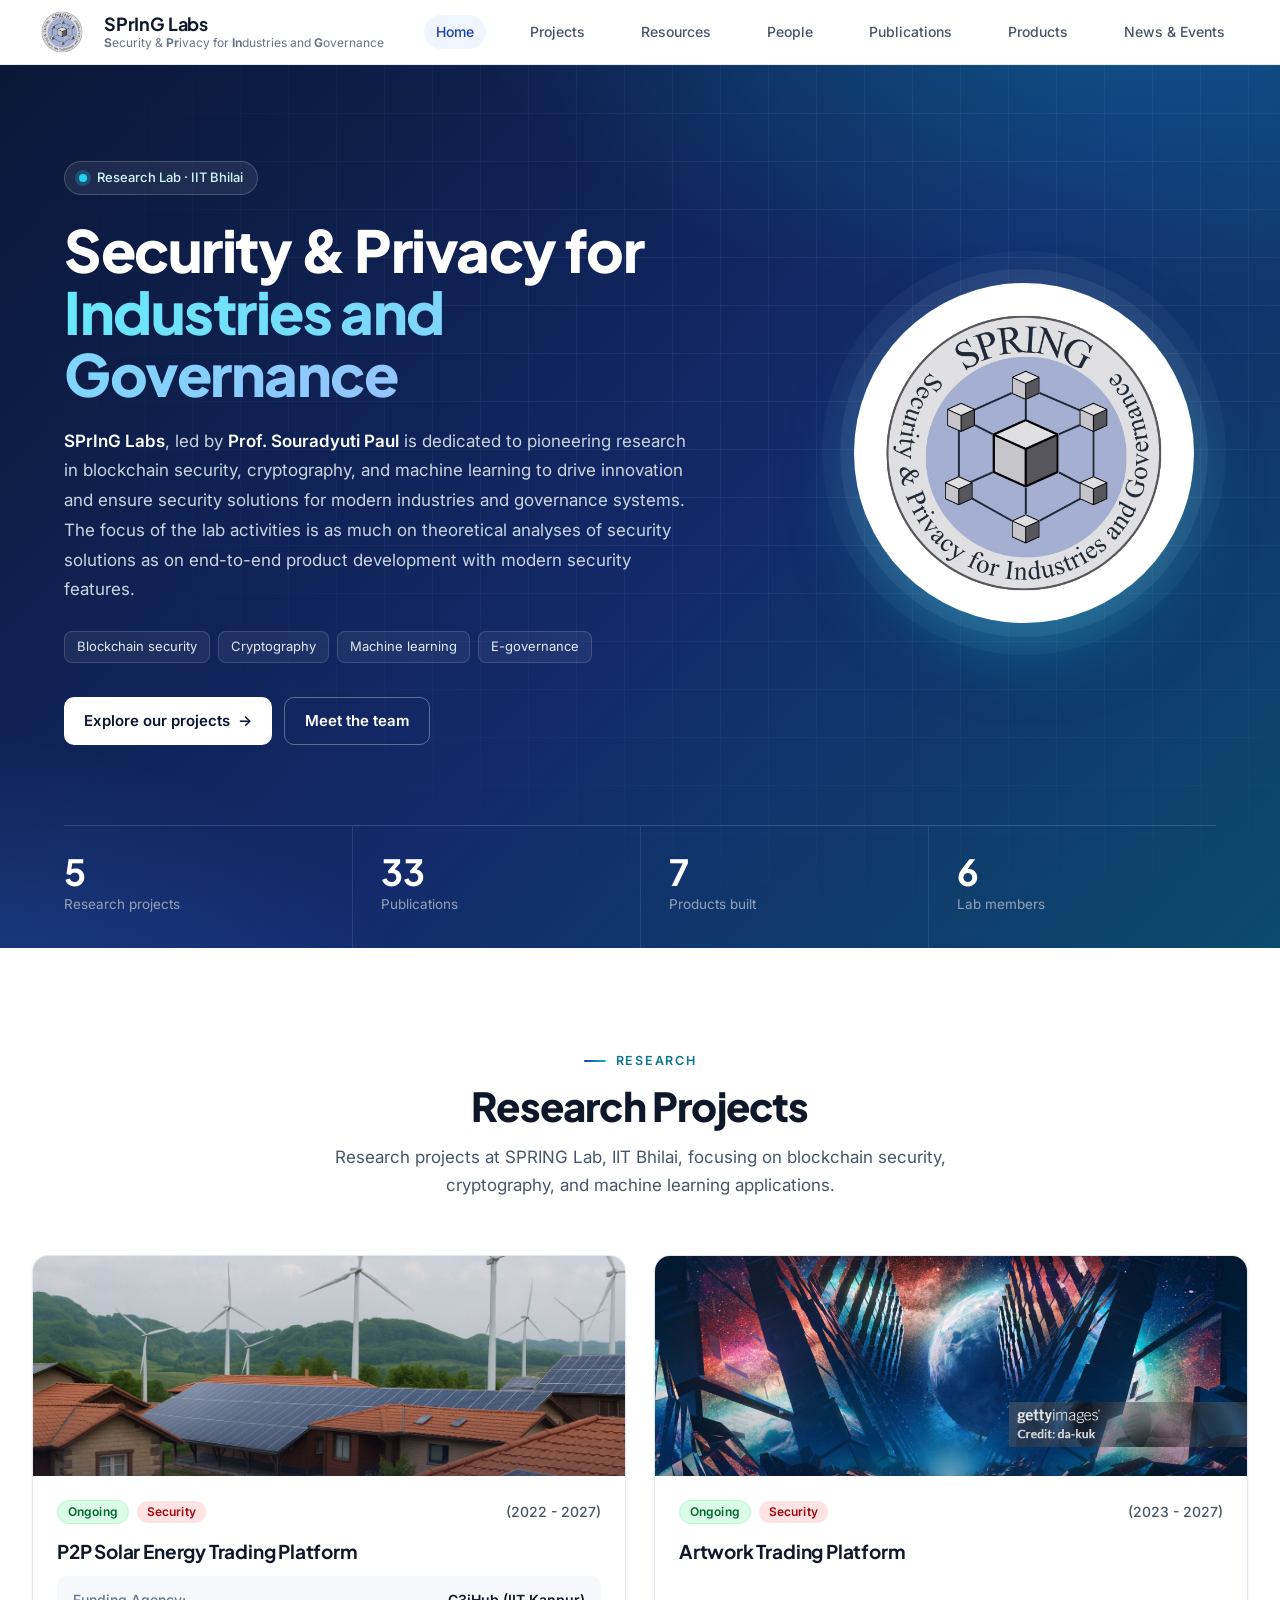
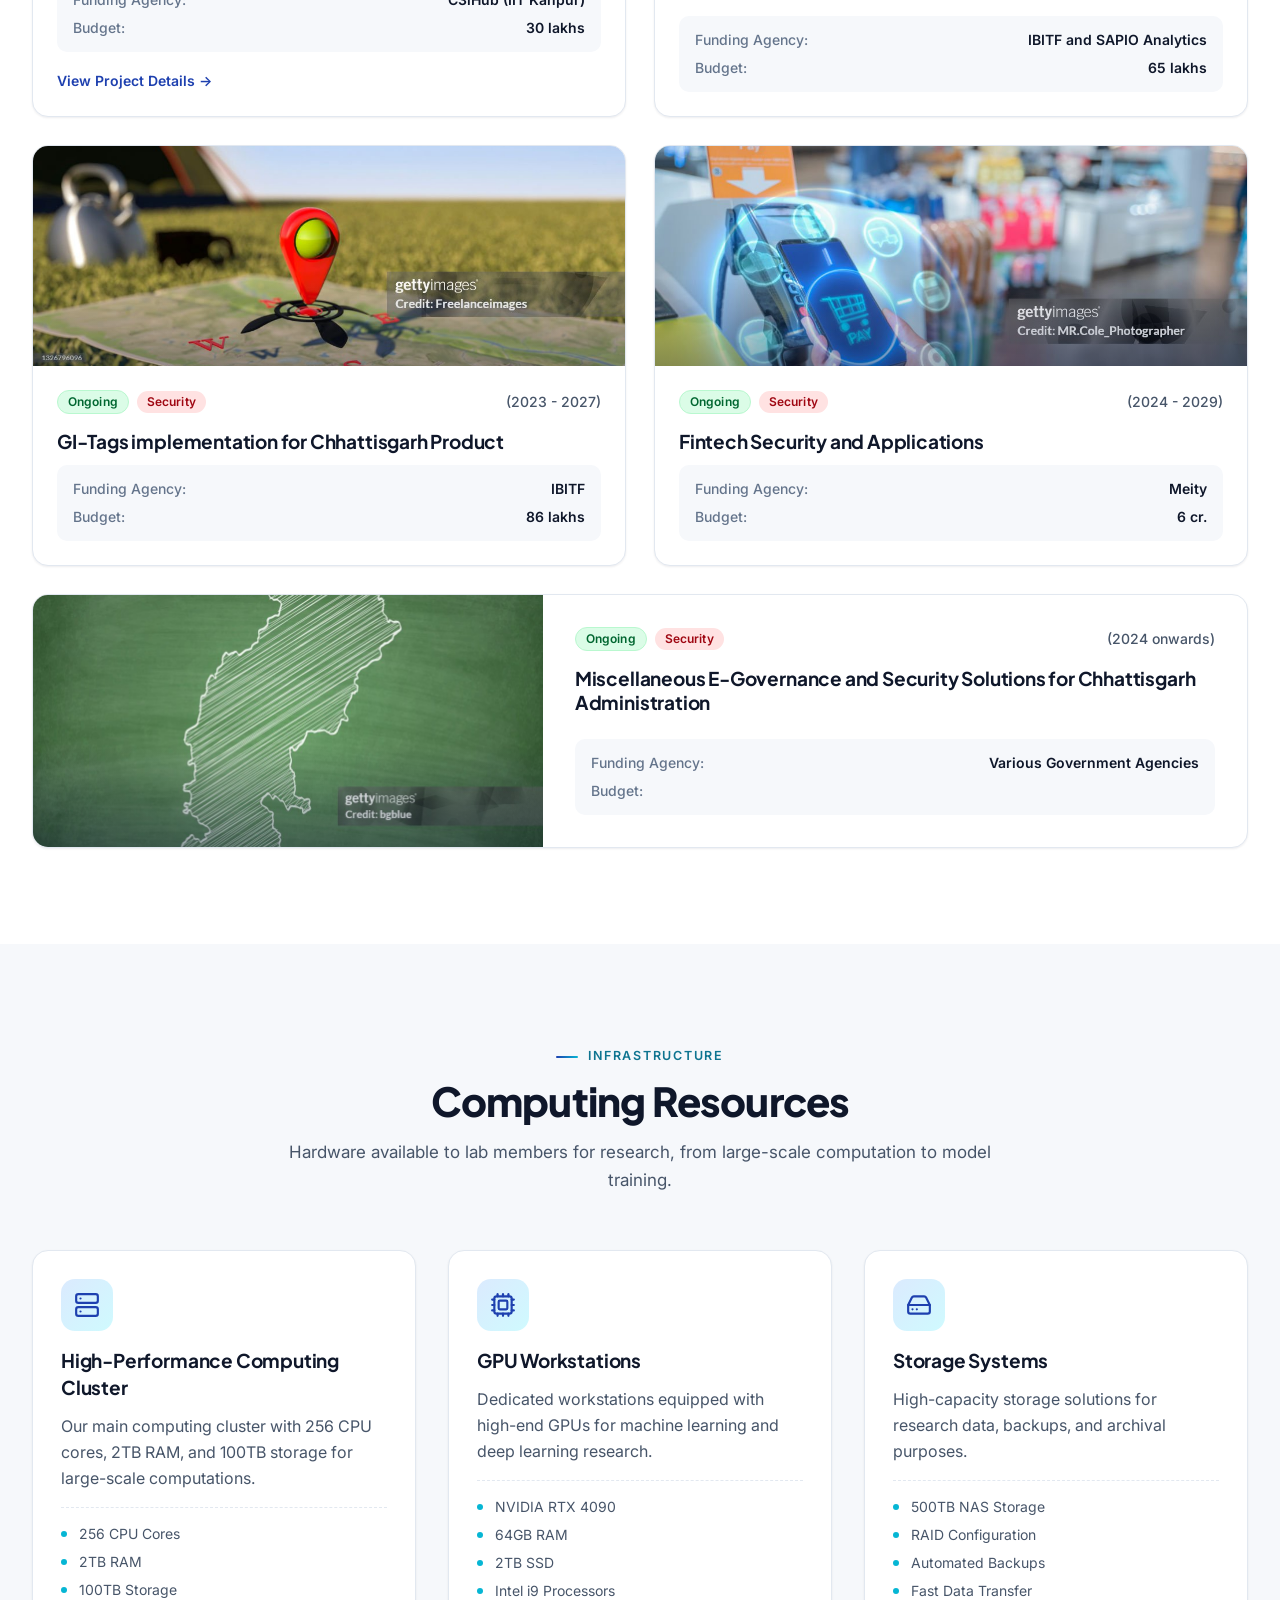
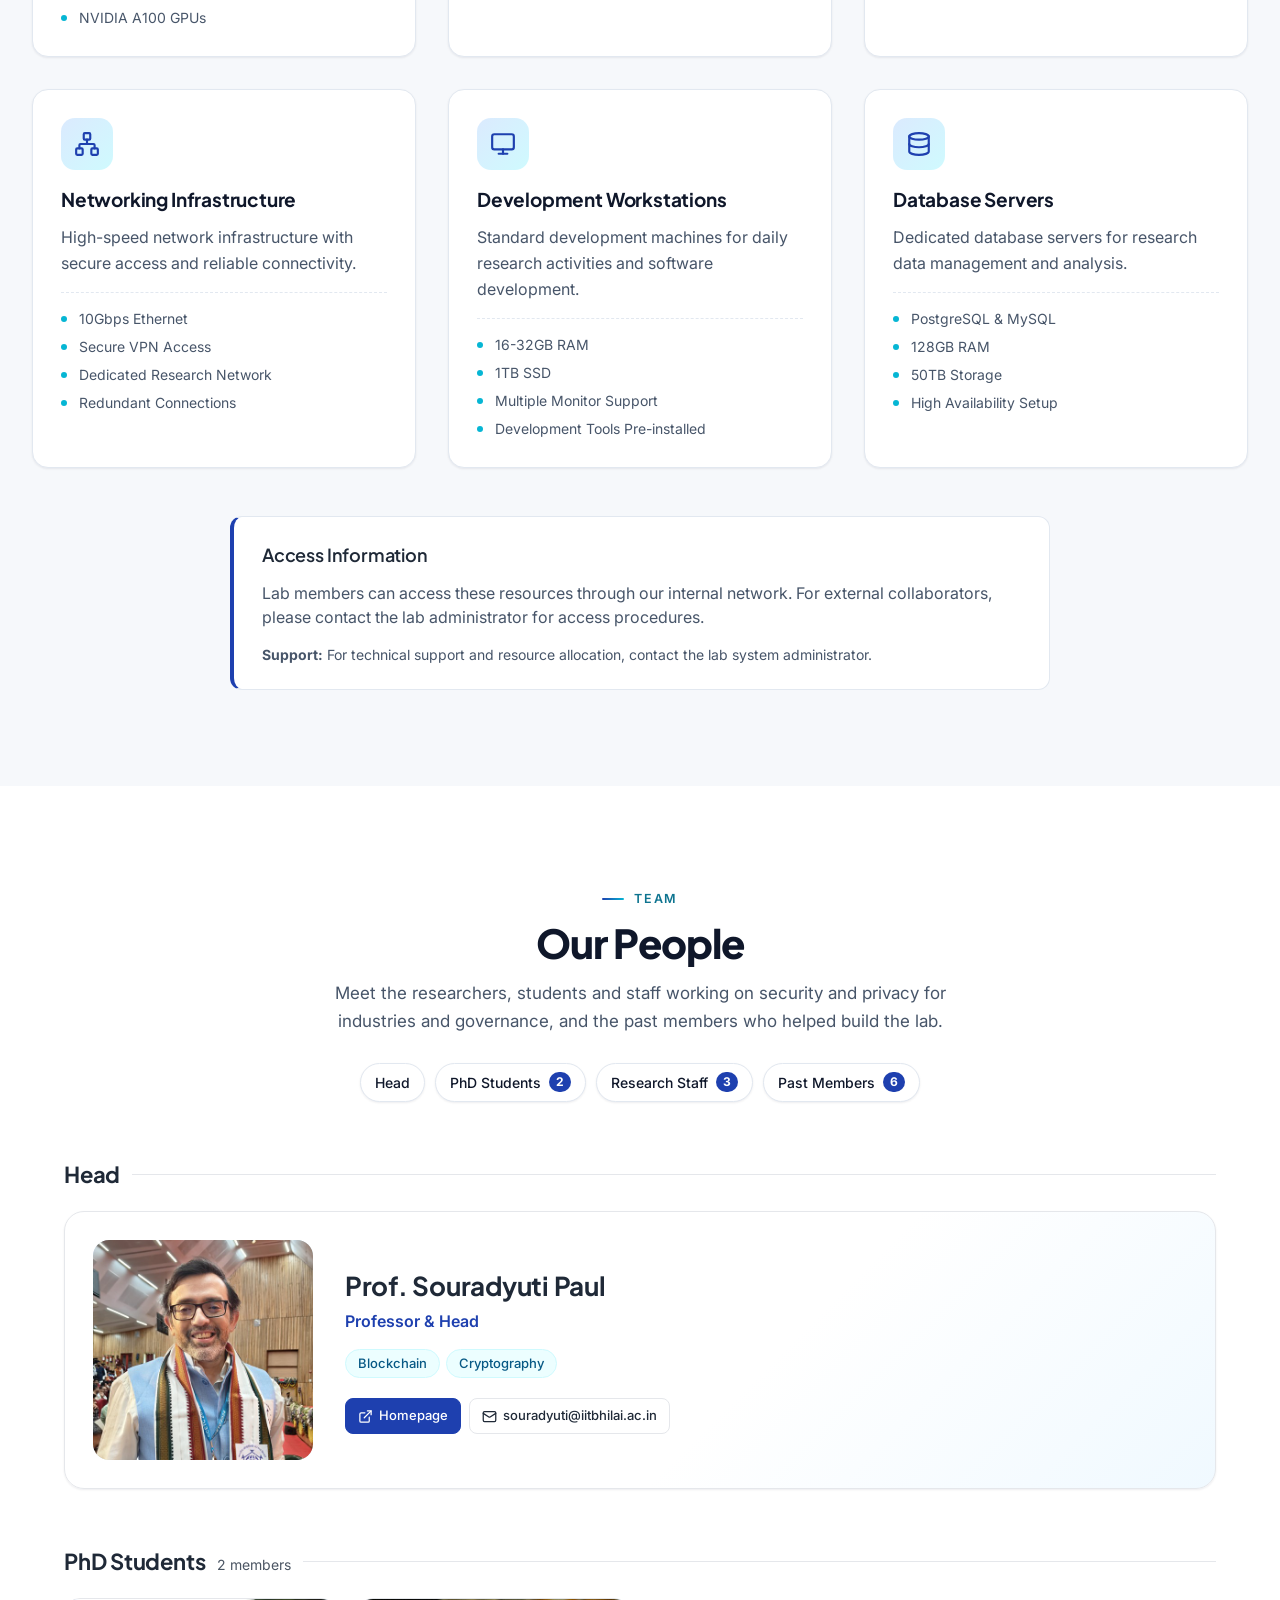
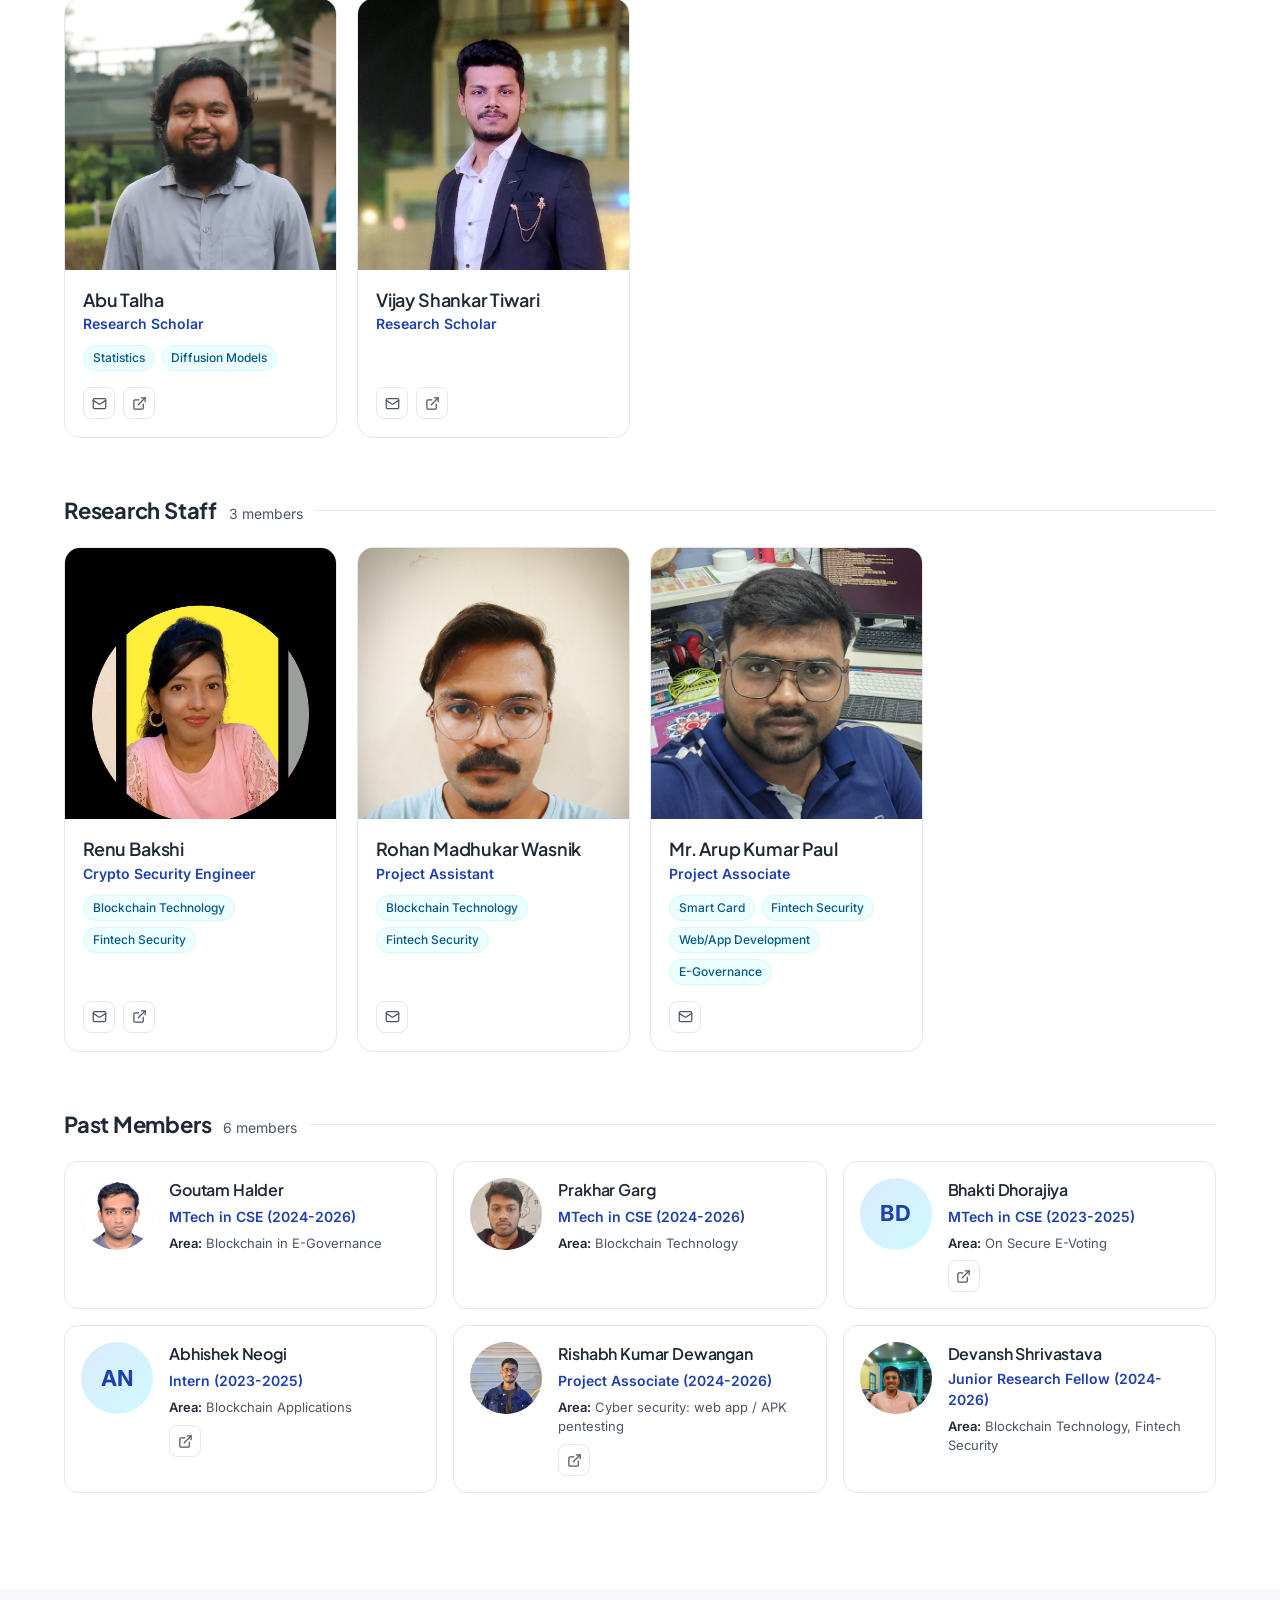
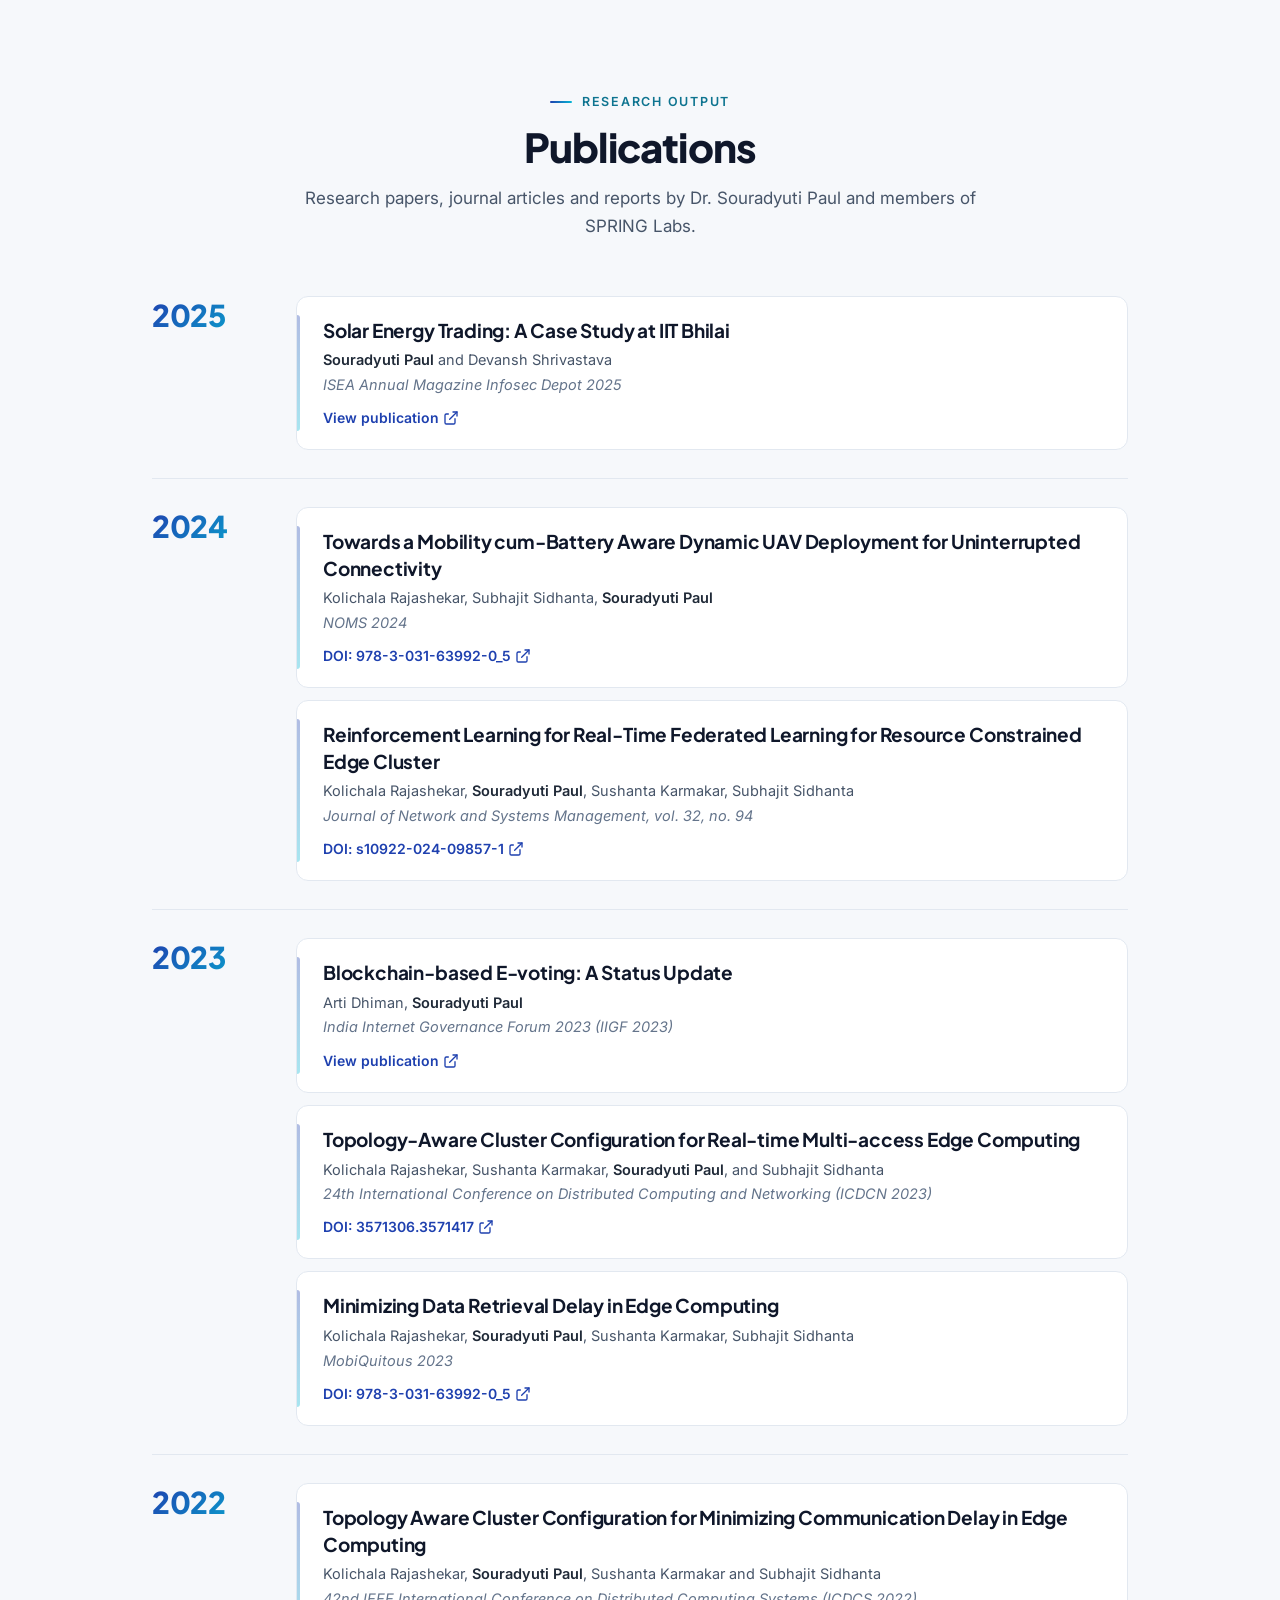
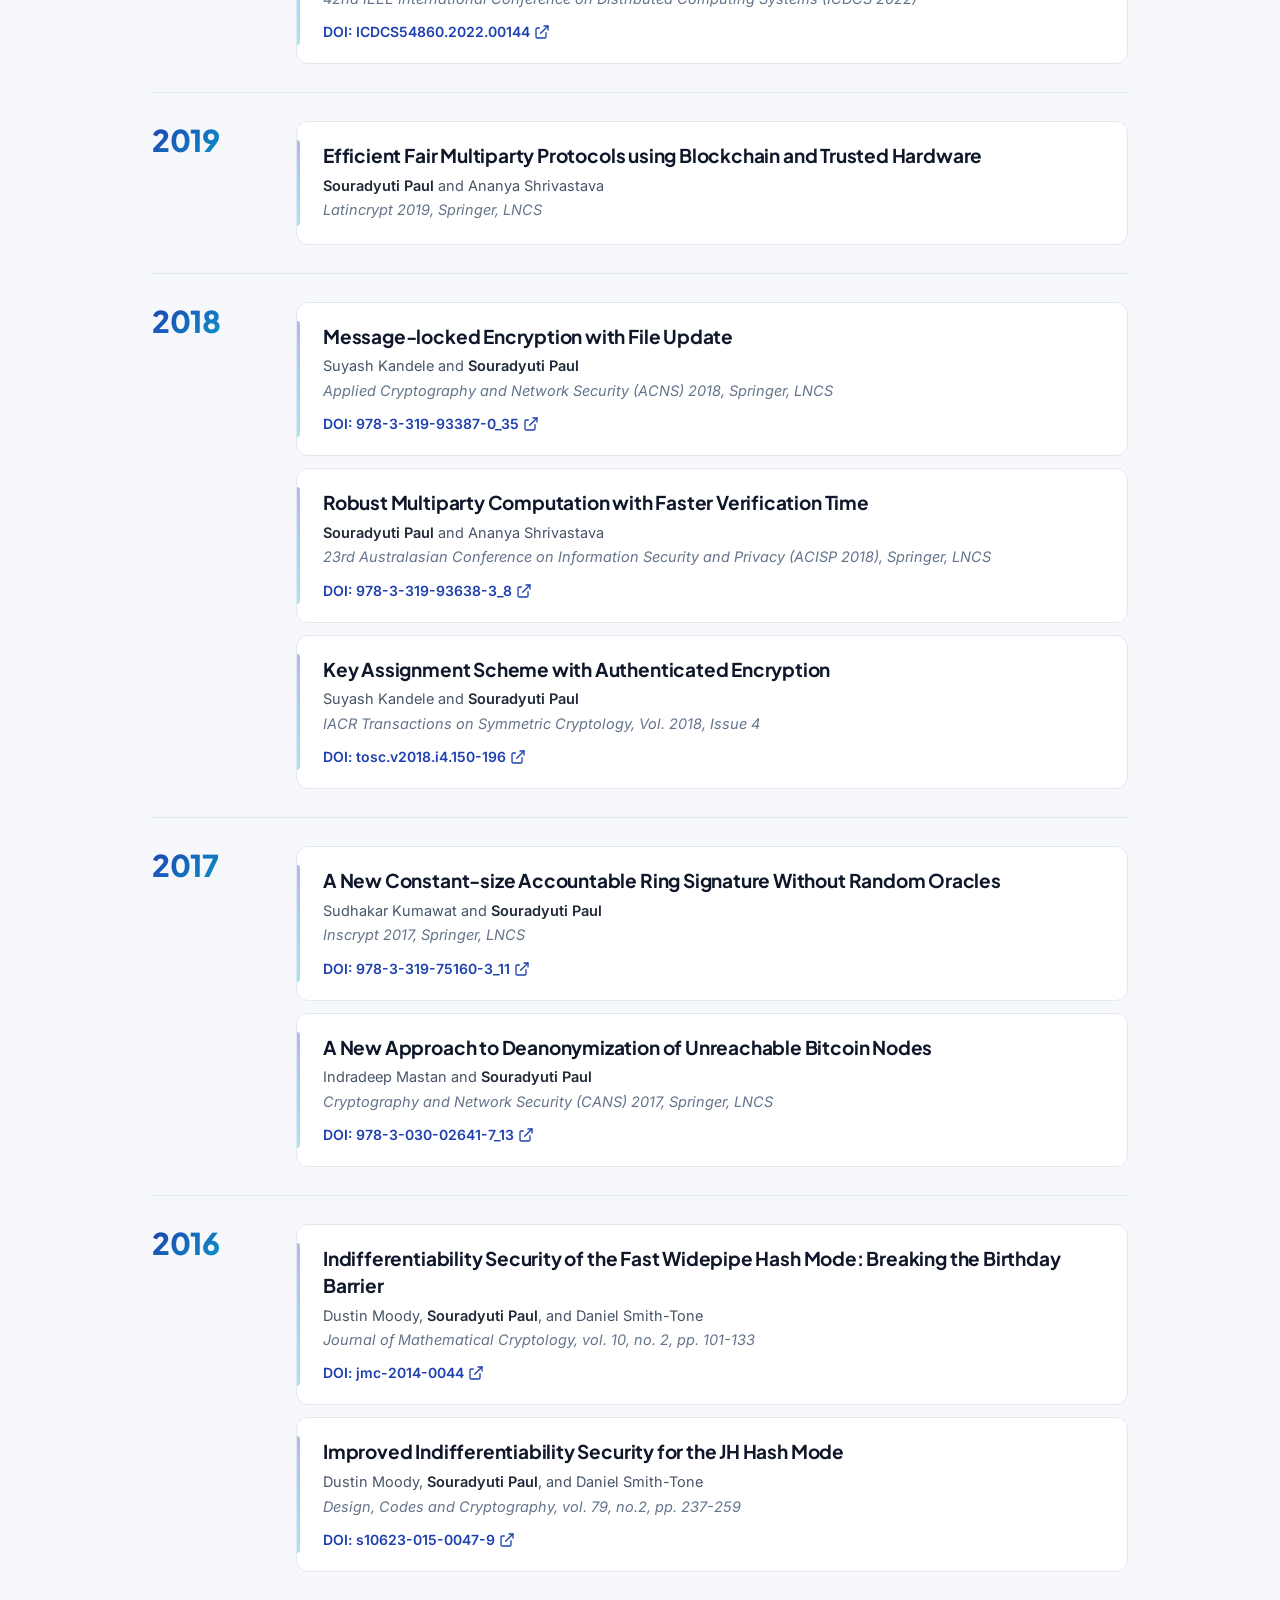
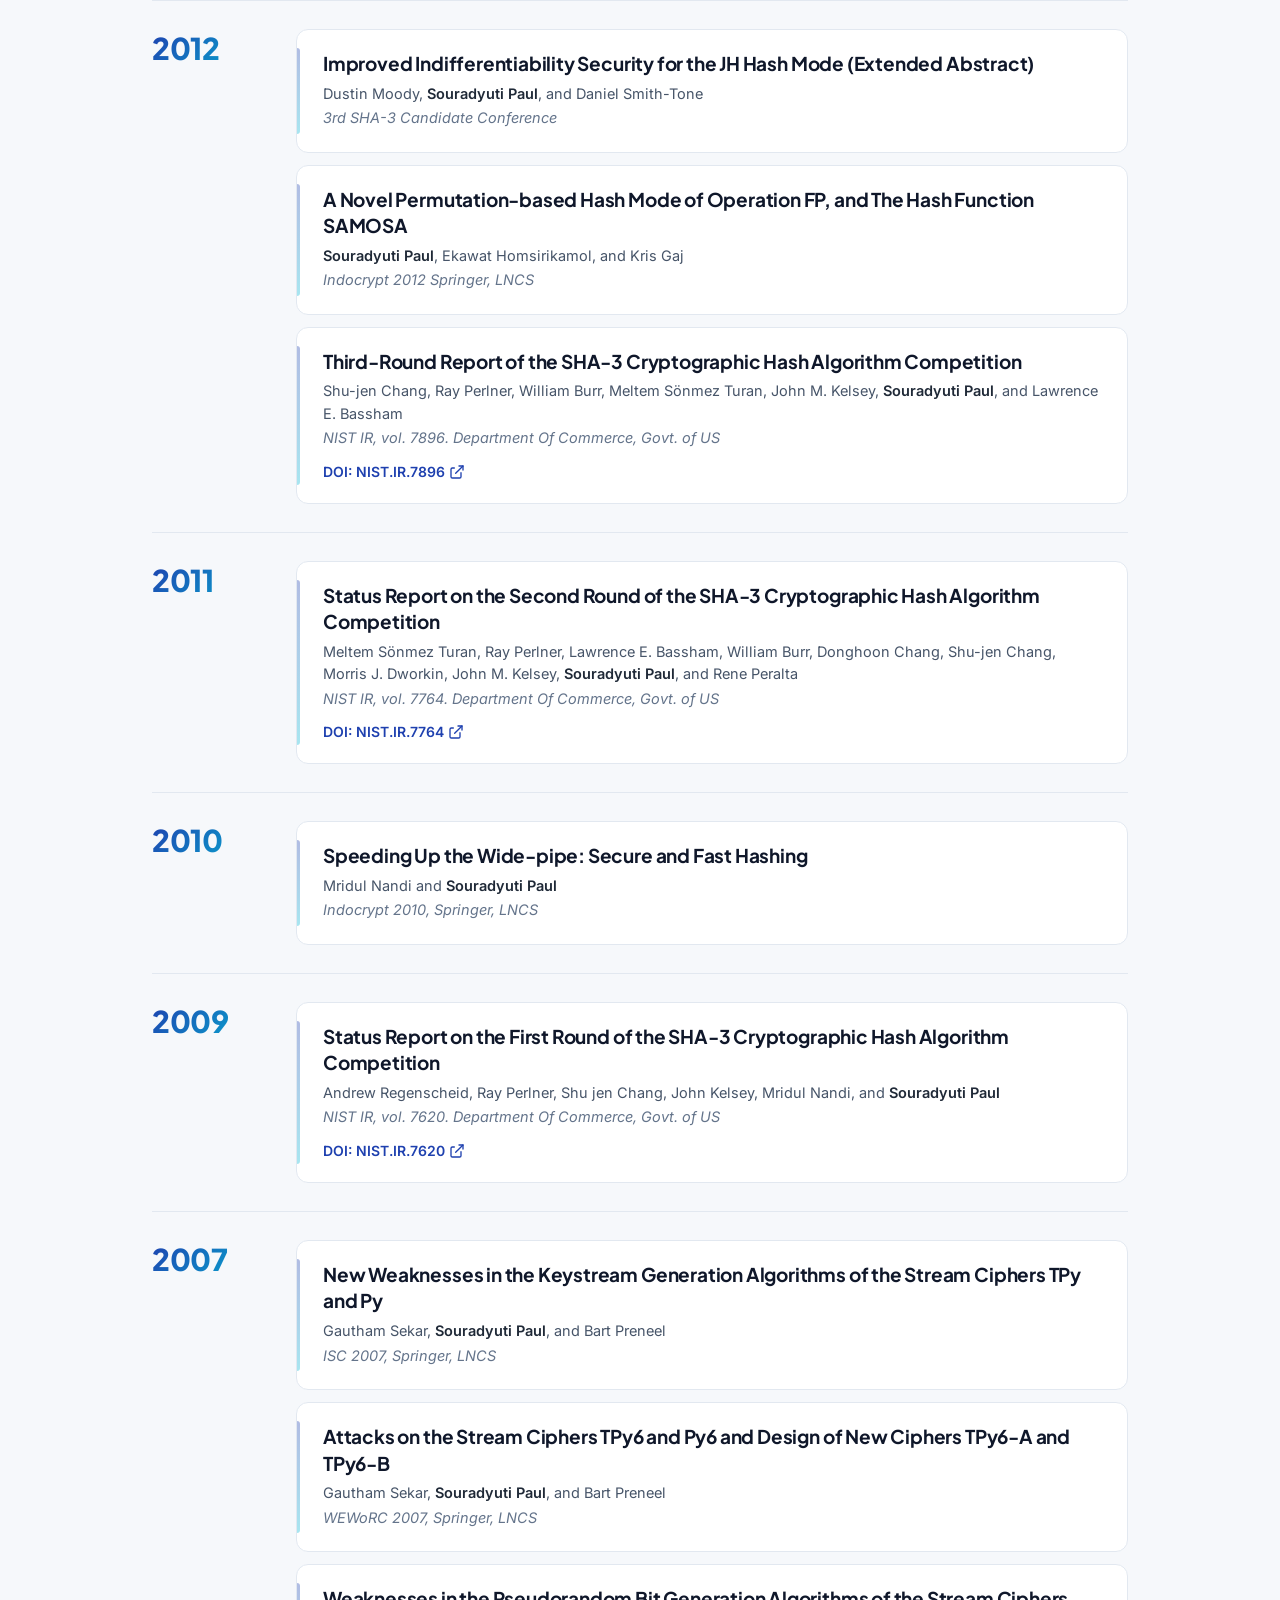
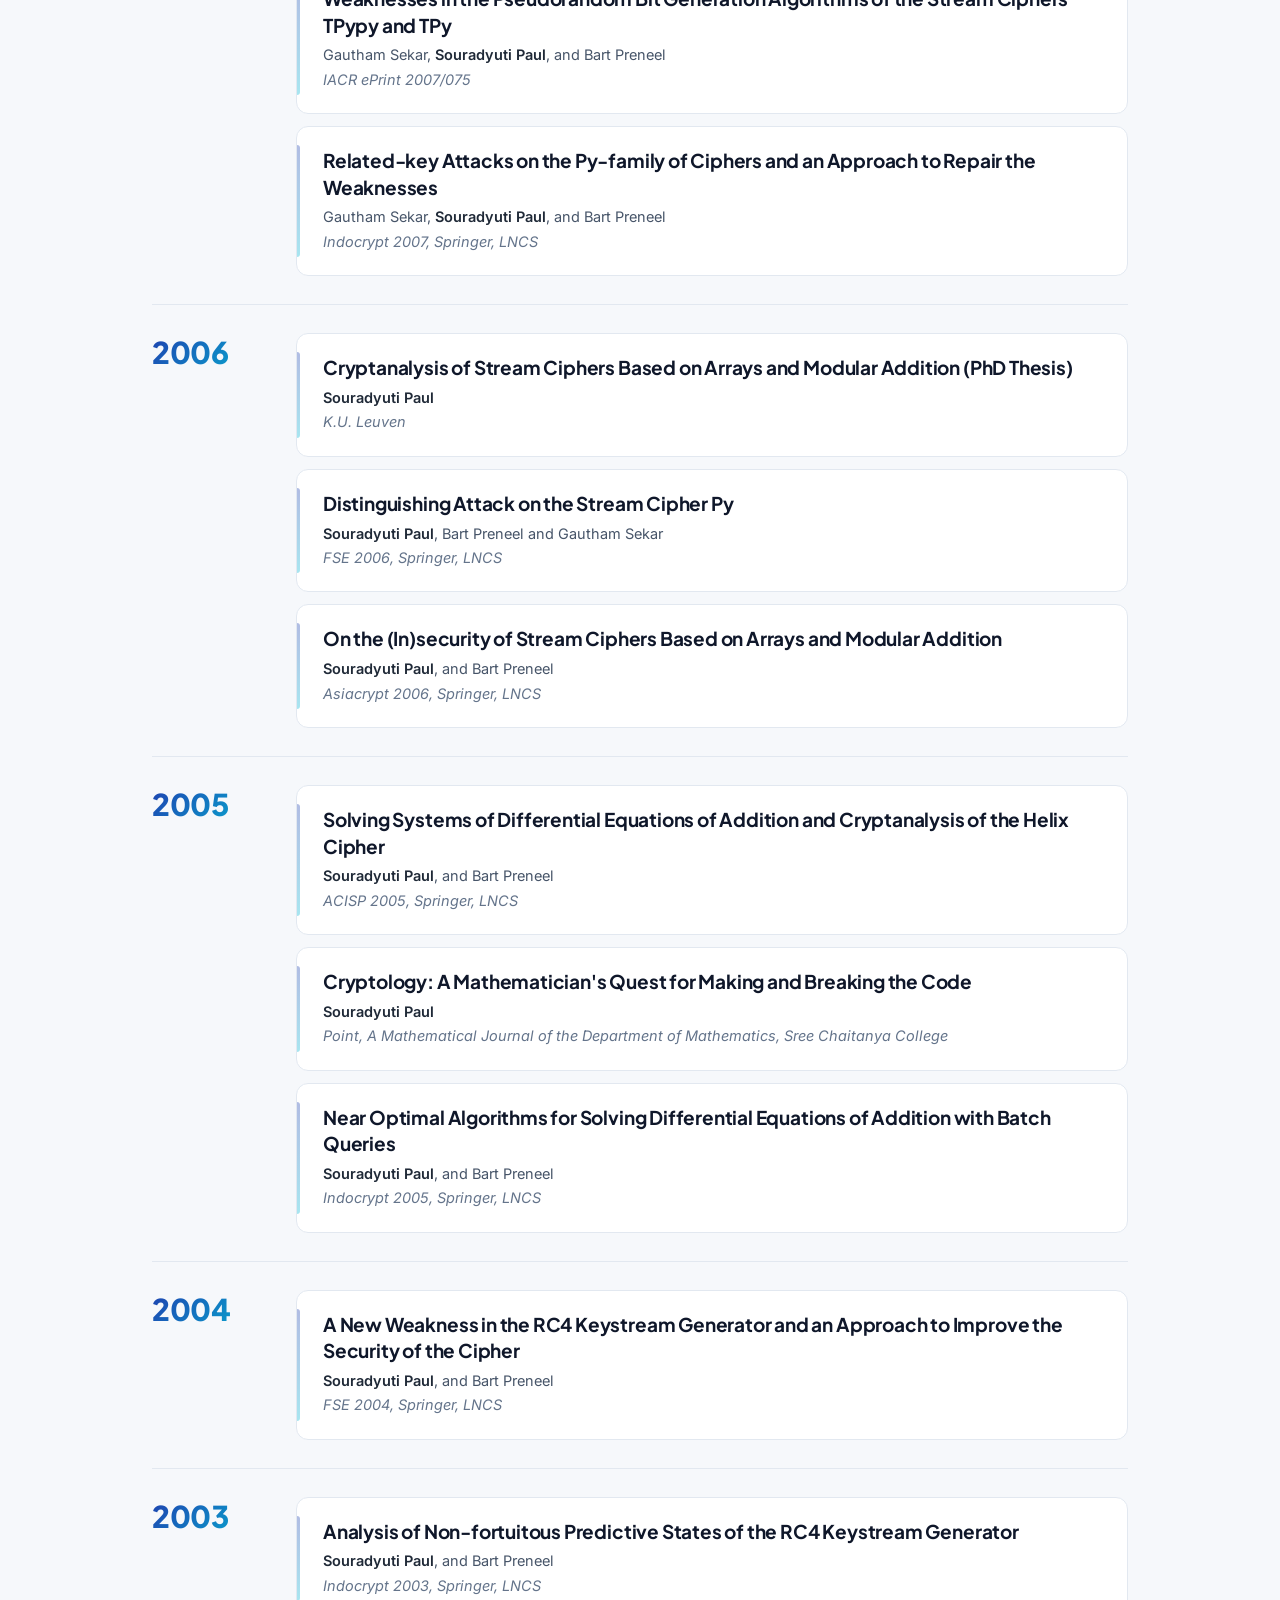
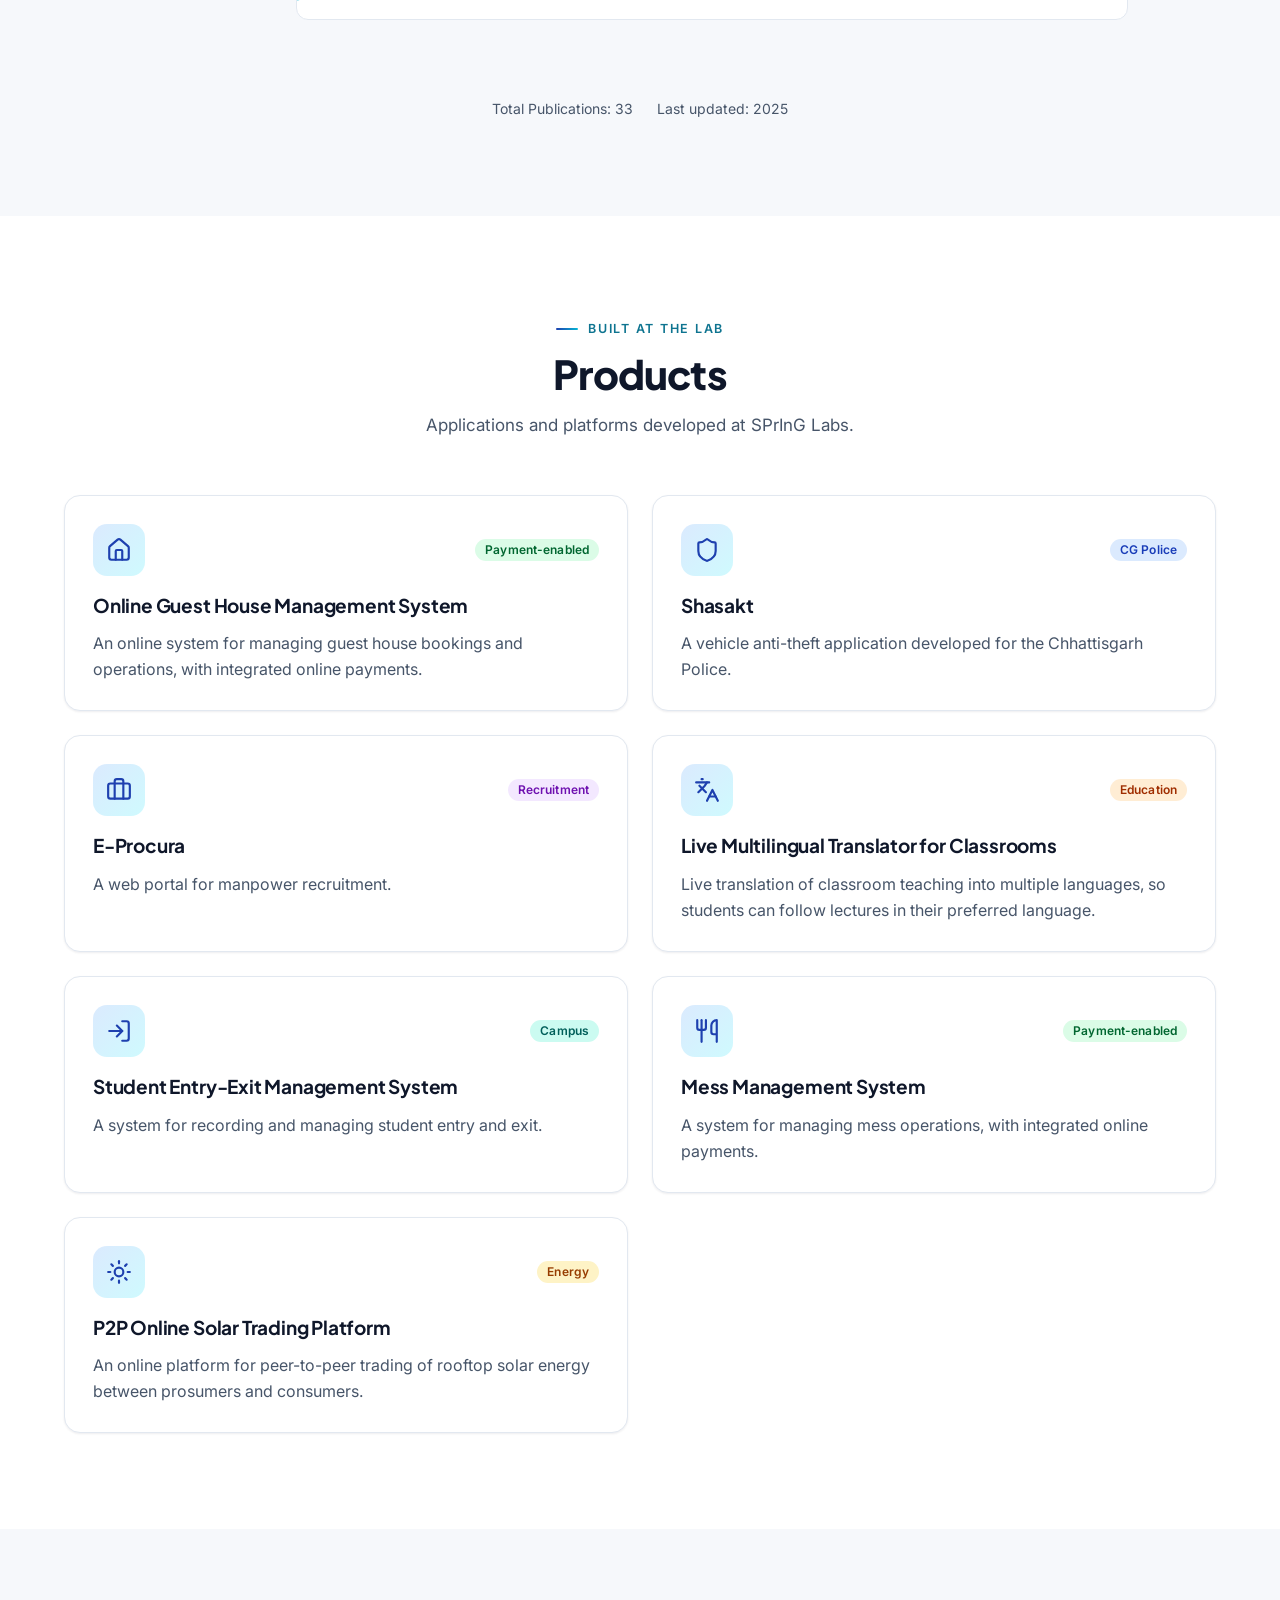
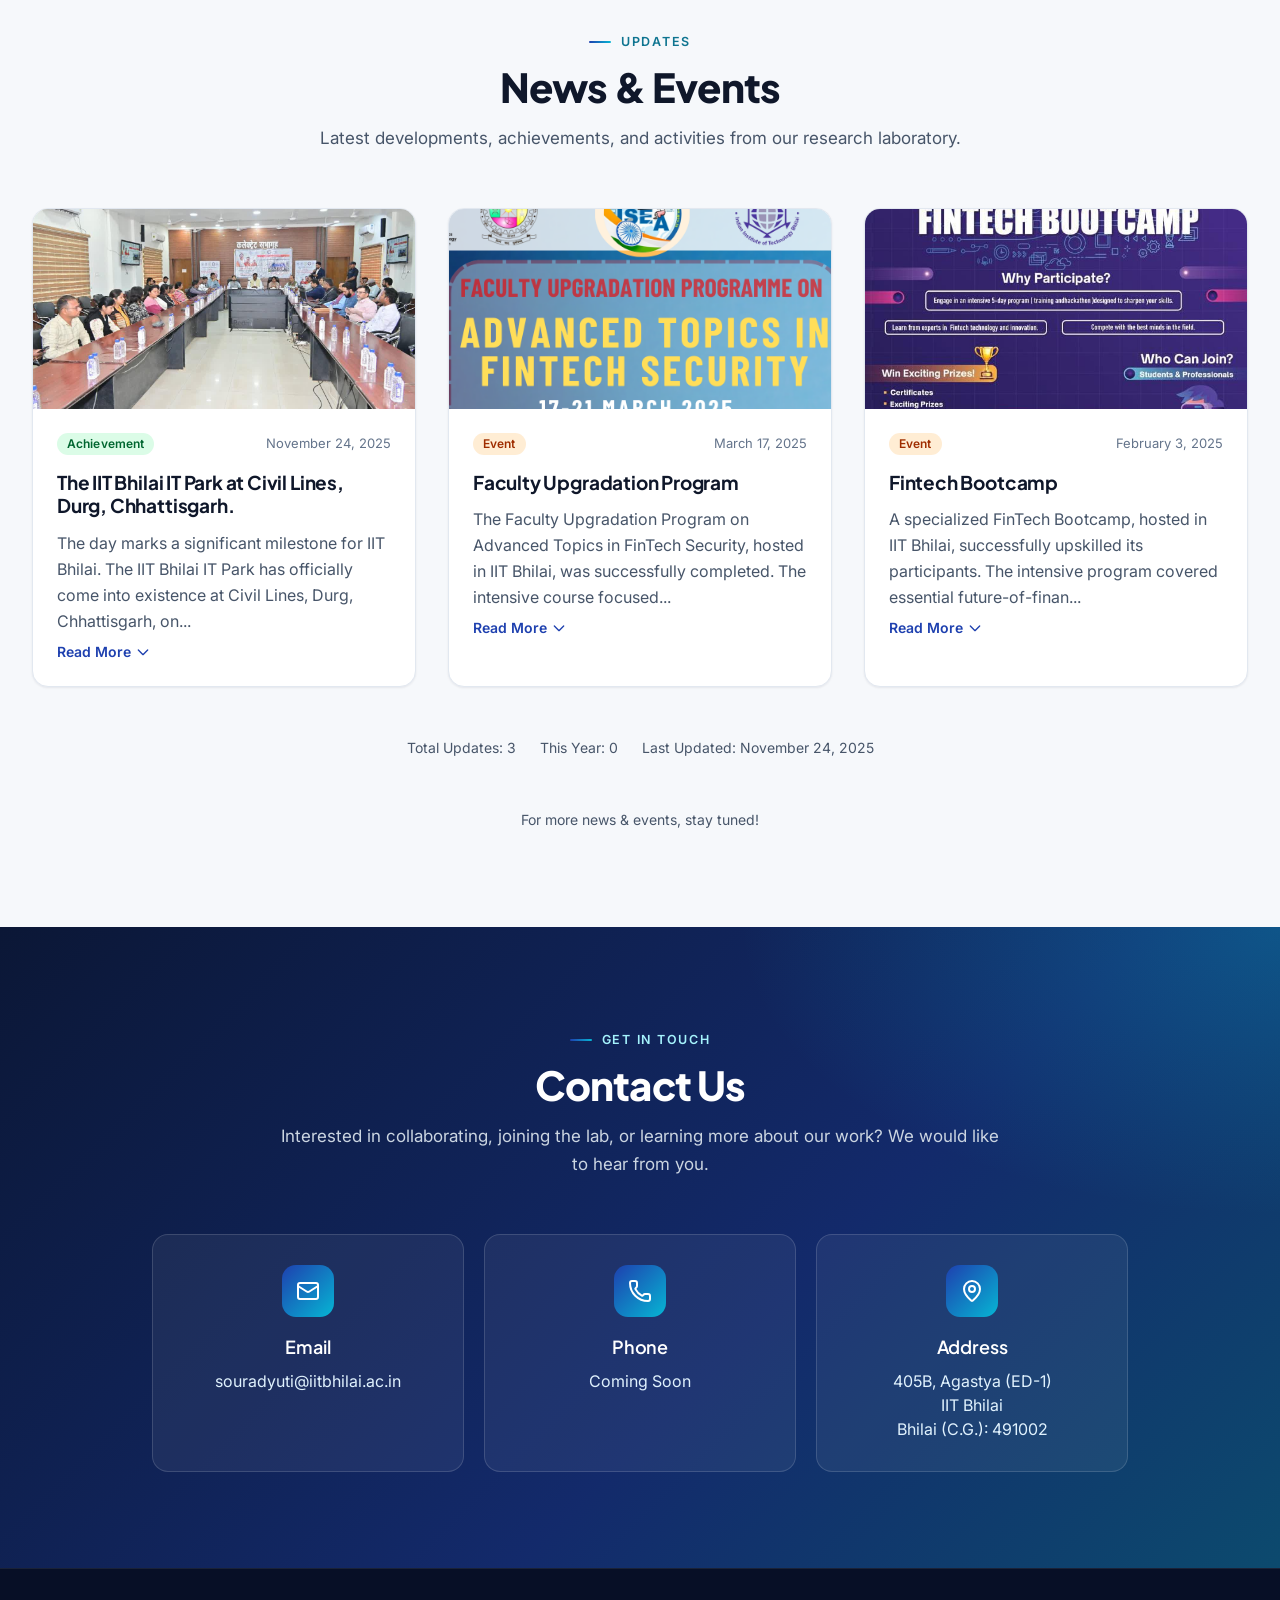
==== commit 0b8de0ac: "Add P2P Online Solar Trading Platform to Products Co-Authored-By: Claude Opus 5.5 <noreply@anthropic" ====
--- a/index.html
+++ b/index.html
@@ -648,6 +648,14 @@
             <h3 class="text-xl font-semibold text-dark mb-3">Mess Management System</h3>
             <p class="text-secondary leading-relaxed">A system for managing mess operations, with integrated online payments.</p>
           </div>
+          <div class="bg-white rounded-lg border border-gray-200 p-6 hover:shadow-lg transition-all duration-300 hover:border-primary/20 flex flex-col">
+            <div class="flex items-center justify-between mb-4">
+              <div class="text-primary"><svg xmlns="http://www.w3.org/2000/svg" width="24" height="24" viewBox="0 0 24 24" fill="none" stroke="currentColor" stroke-width="2" stroke-linecap="round" stroke-linejoin="round" class="h-8 w-8" aria-hidden="true"><circle cx="12" cy="12" r="4"></circle><path d="M12 2v2"></path><path d="M12 20v2"></path><path d="m4.93 4.93 1.41 1.41"></path><path d="m17.66 17.66 1.41 1.41"></path><path d="M2 12h2"></path><path d="M20 12h2"></path><path d="m6.34 17.66-1.41 1.41"></path><path d="m19.07 4.93-1.41 1.41"></path></svg></div>
+              <span class="text-xs font-medium px-3 py-1 rounded-full bg-amber-100 text-amber-800">Energy</span>
+            </div>
+            <h3 class="text-xl font-semibold text-dark mb-3">P2P Online Solar Trading Platform</h3>
+            <p class="text-secondary leading-relaxed">An online platform for peer-to-peer trading of rooftop solar energy between prosumers and consumers.</p>
+          </div>
       </div>
     </div>
   </section></div>
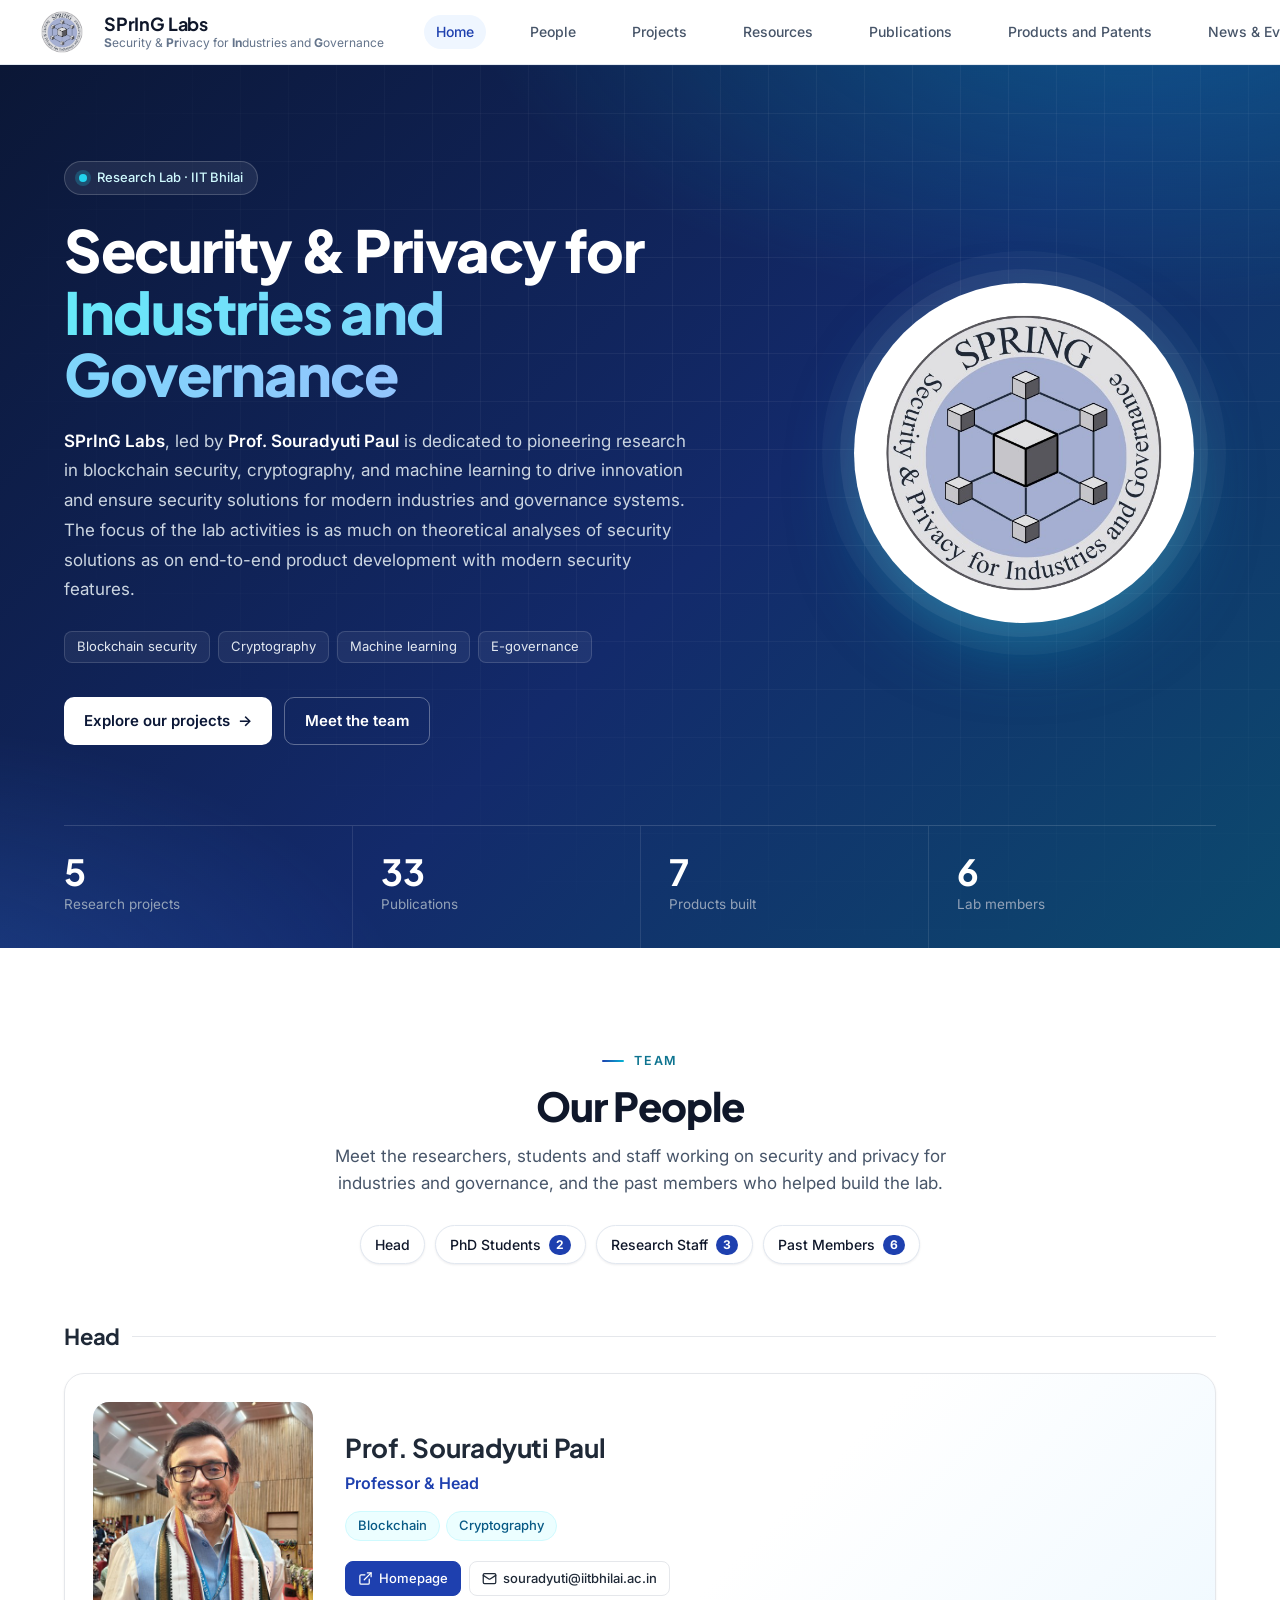
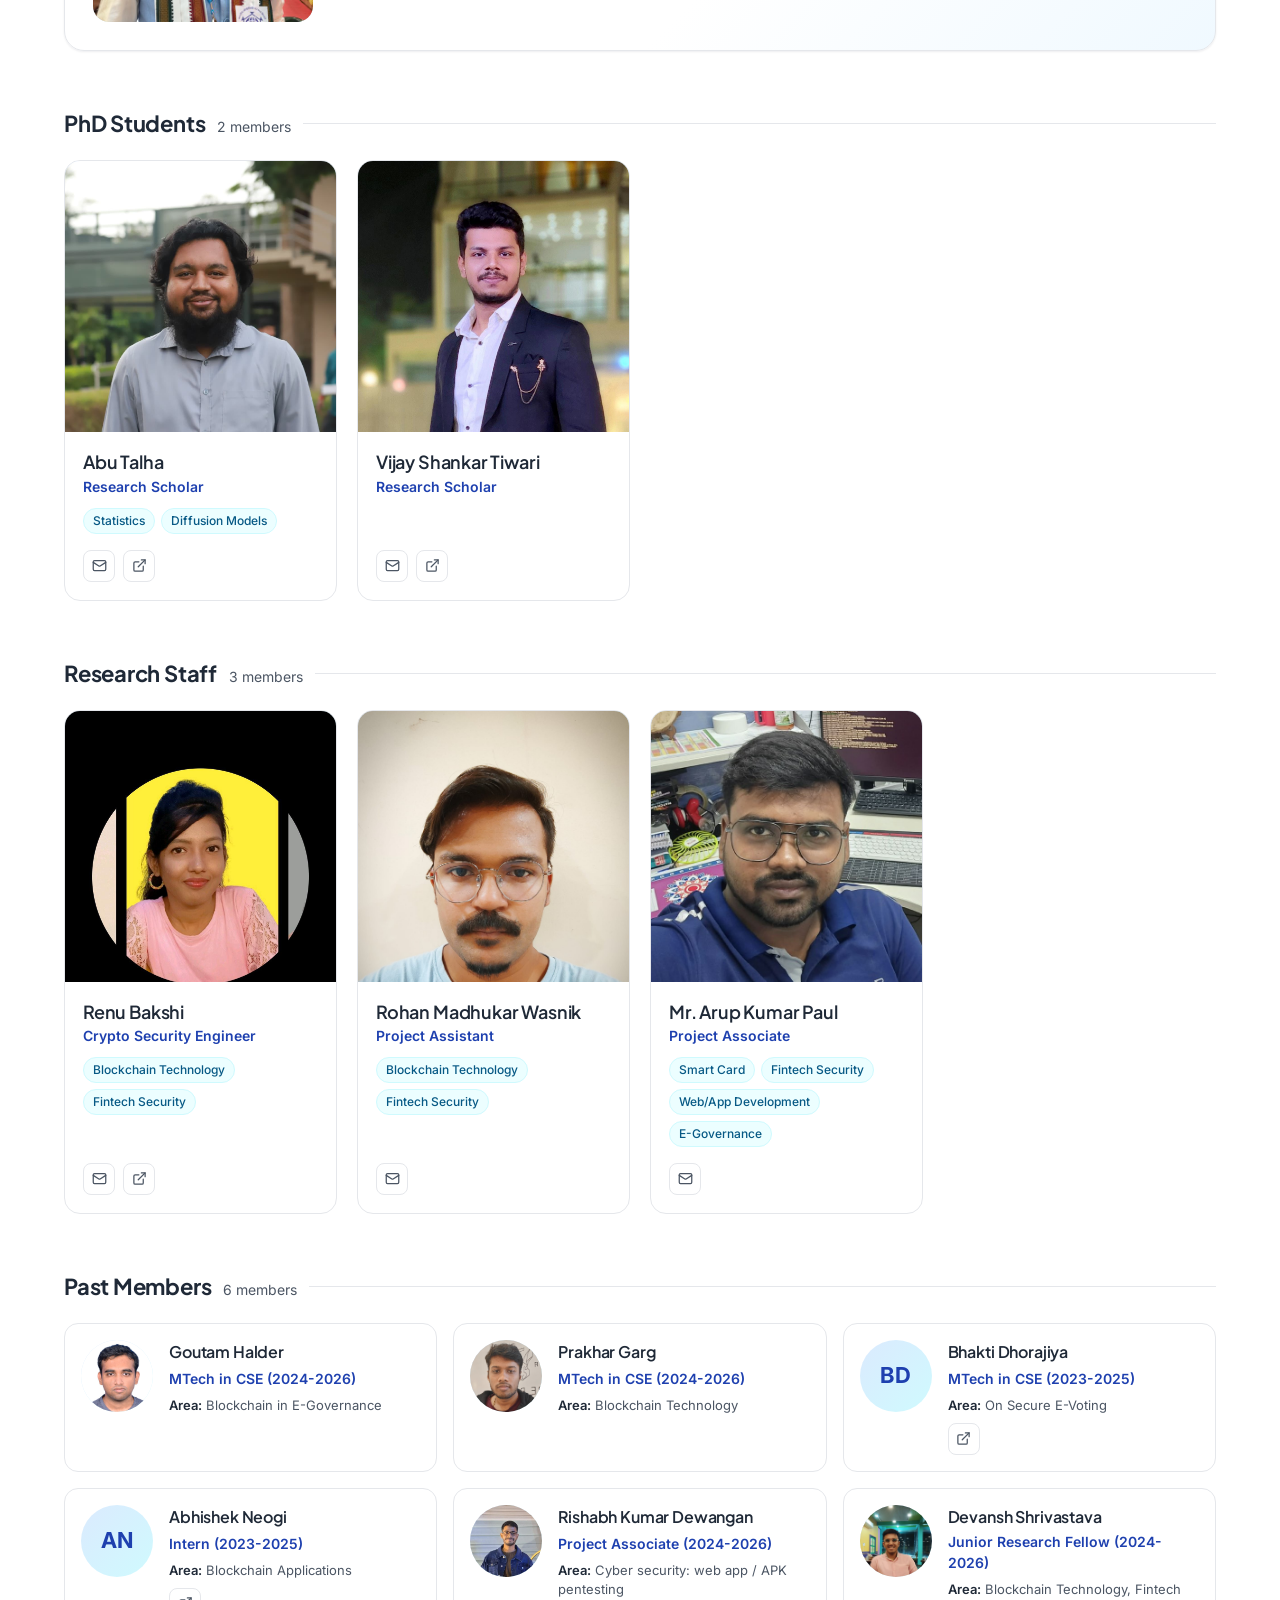
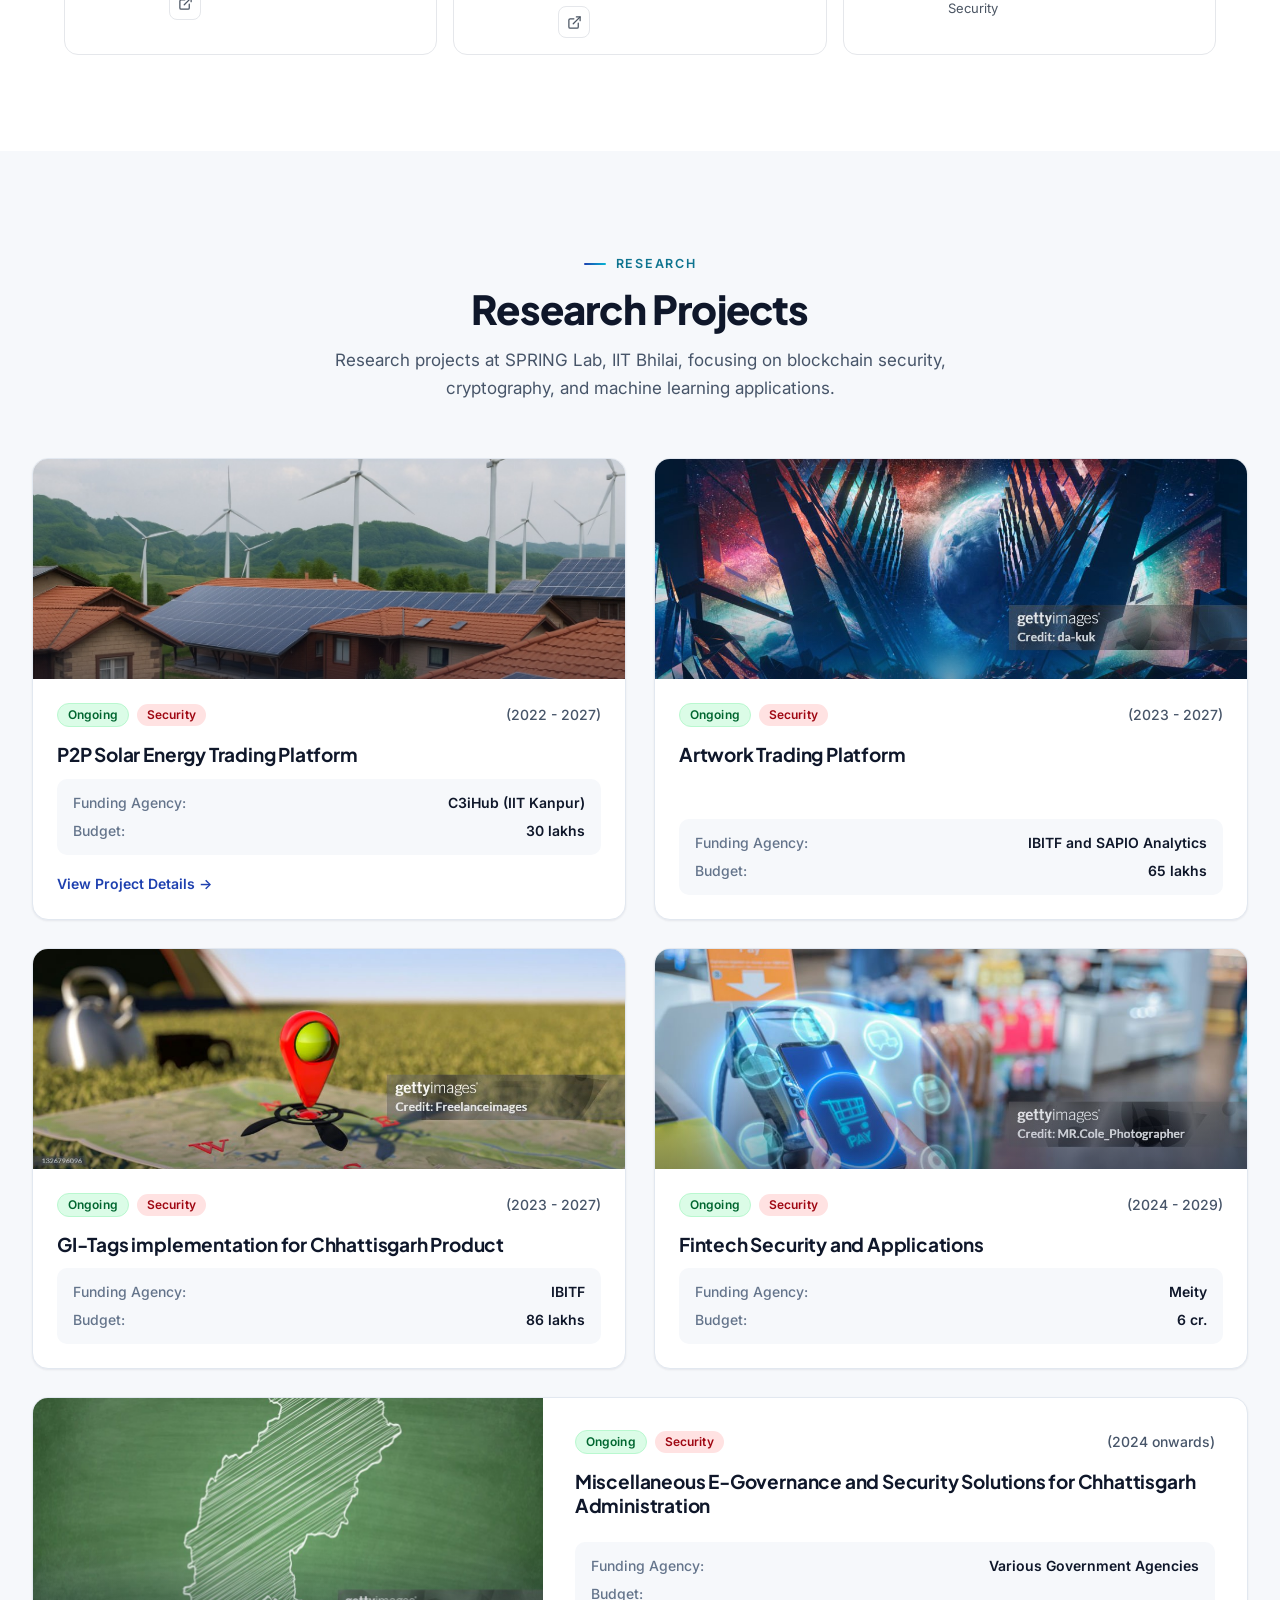
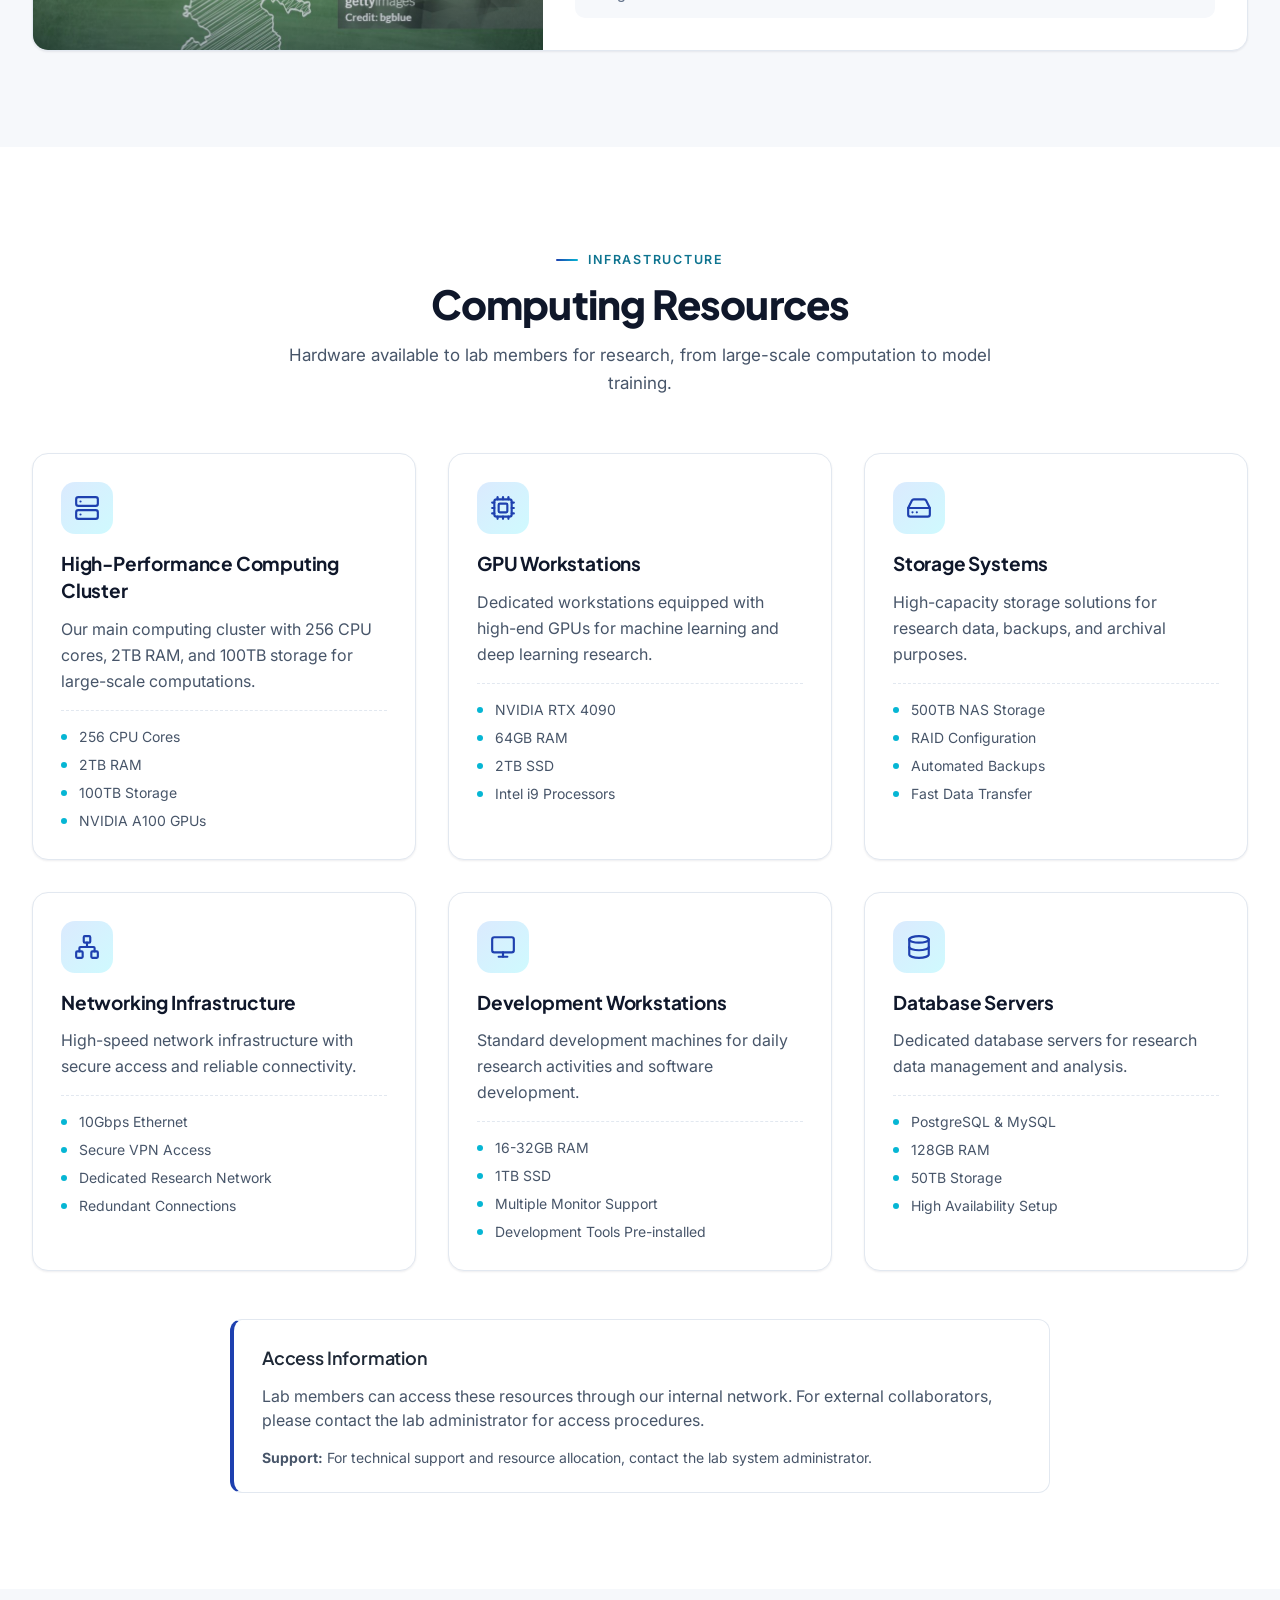
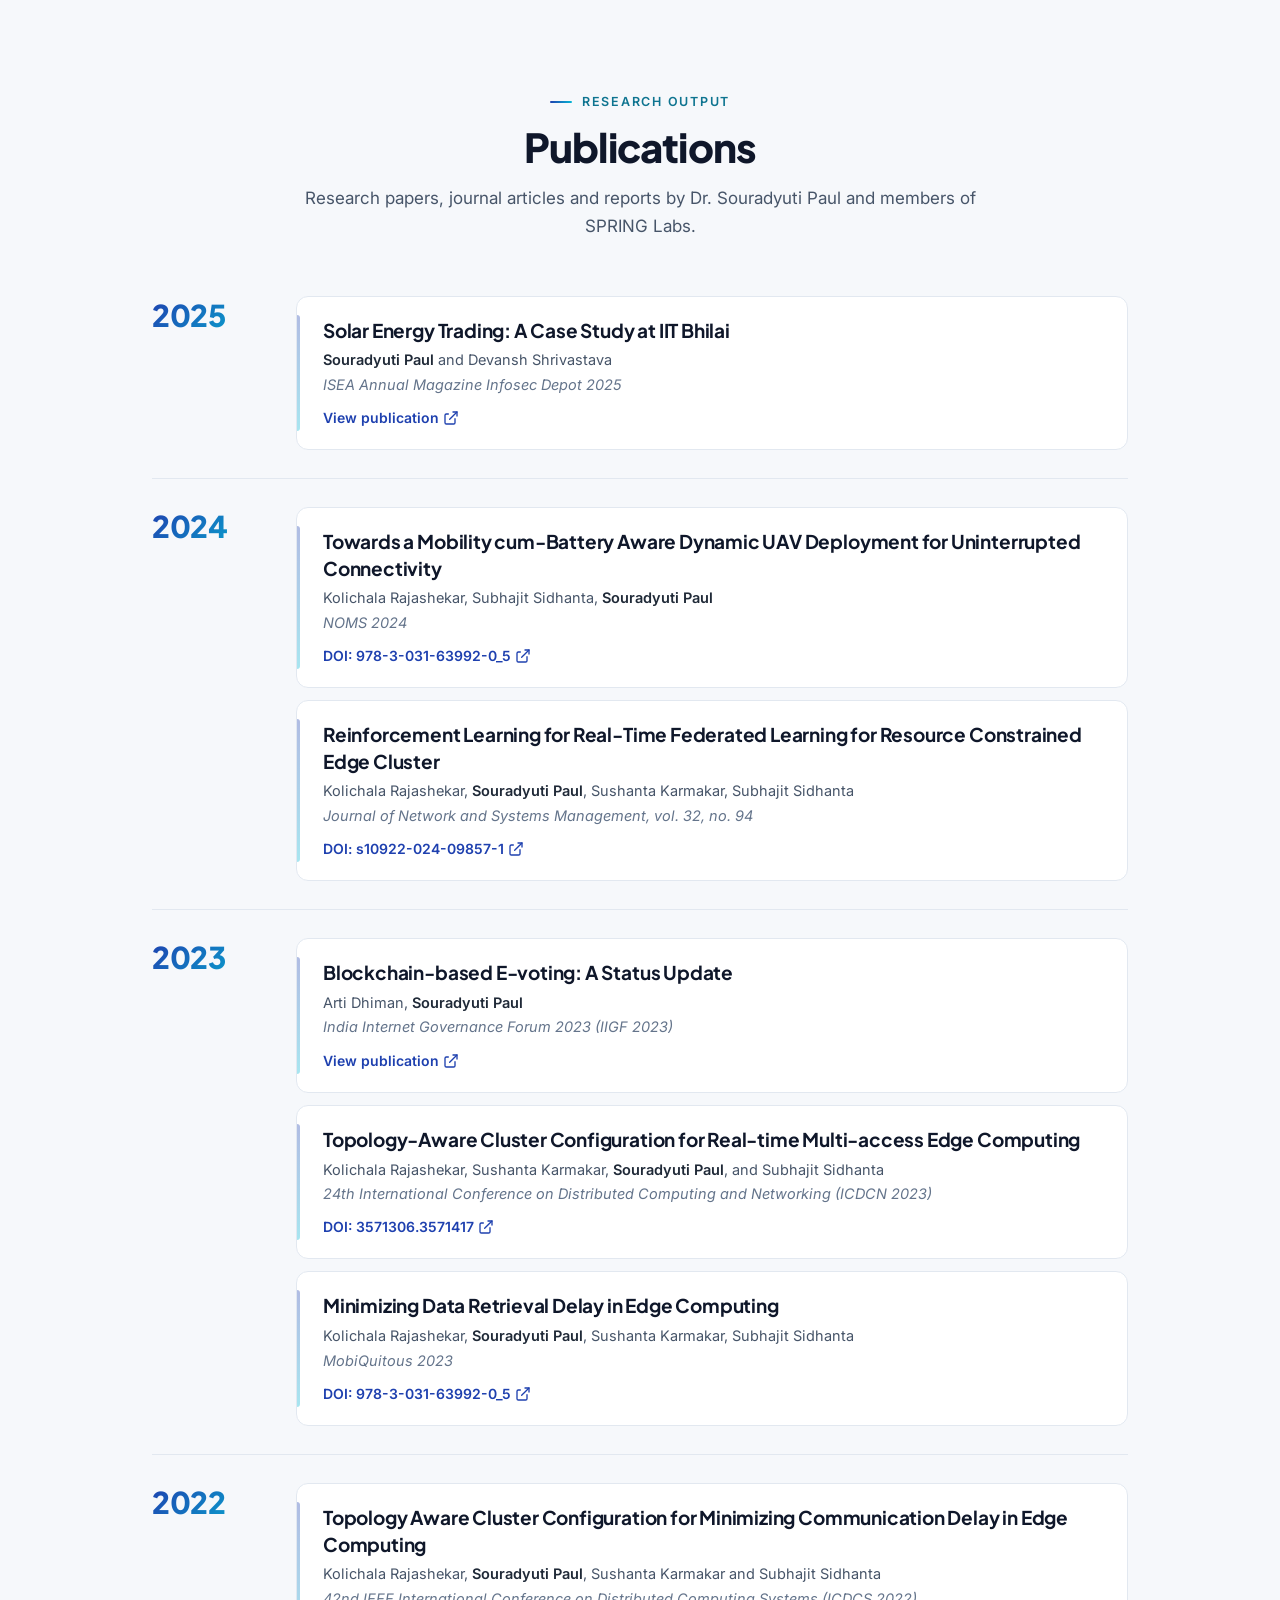
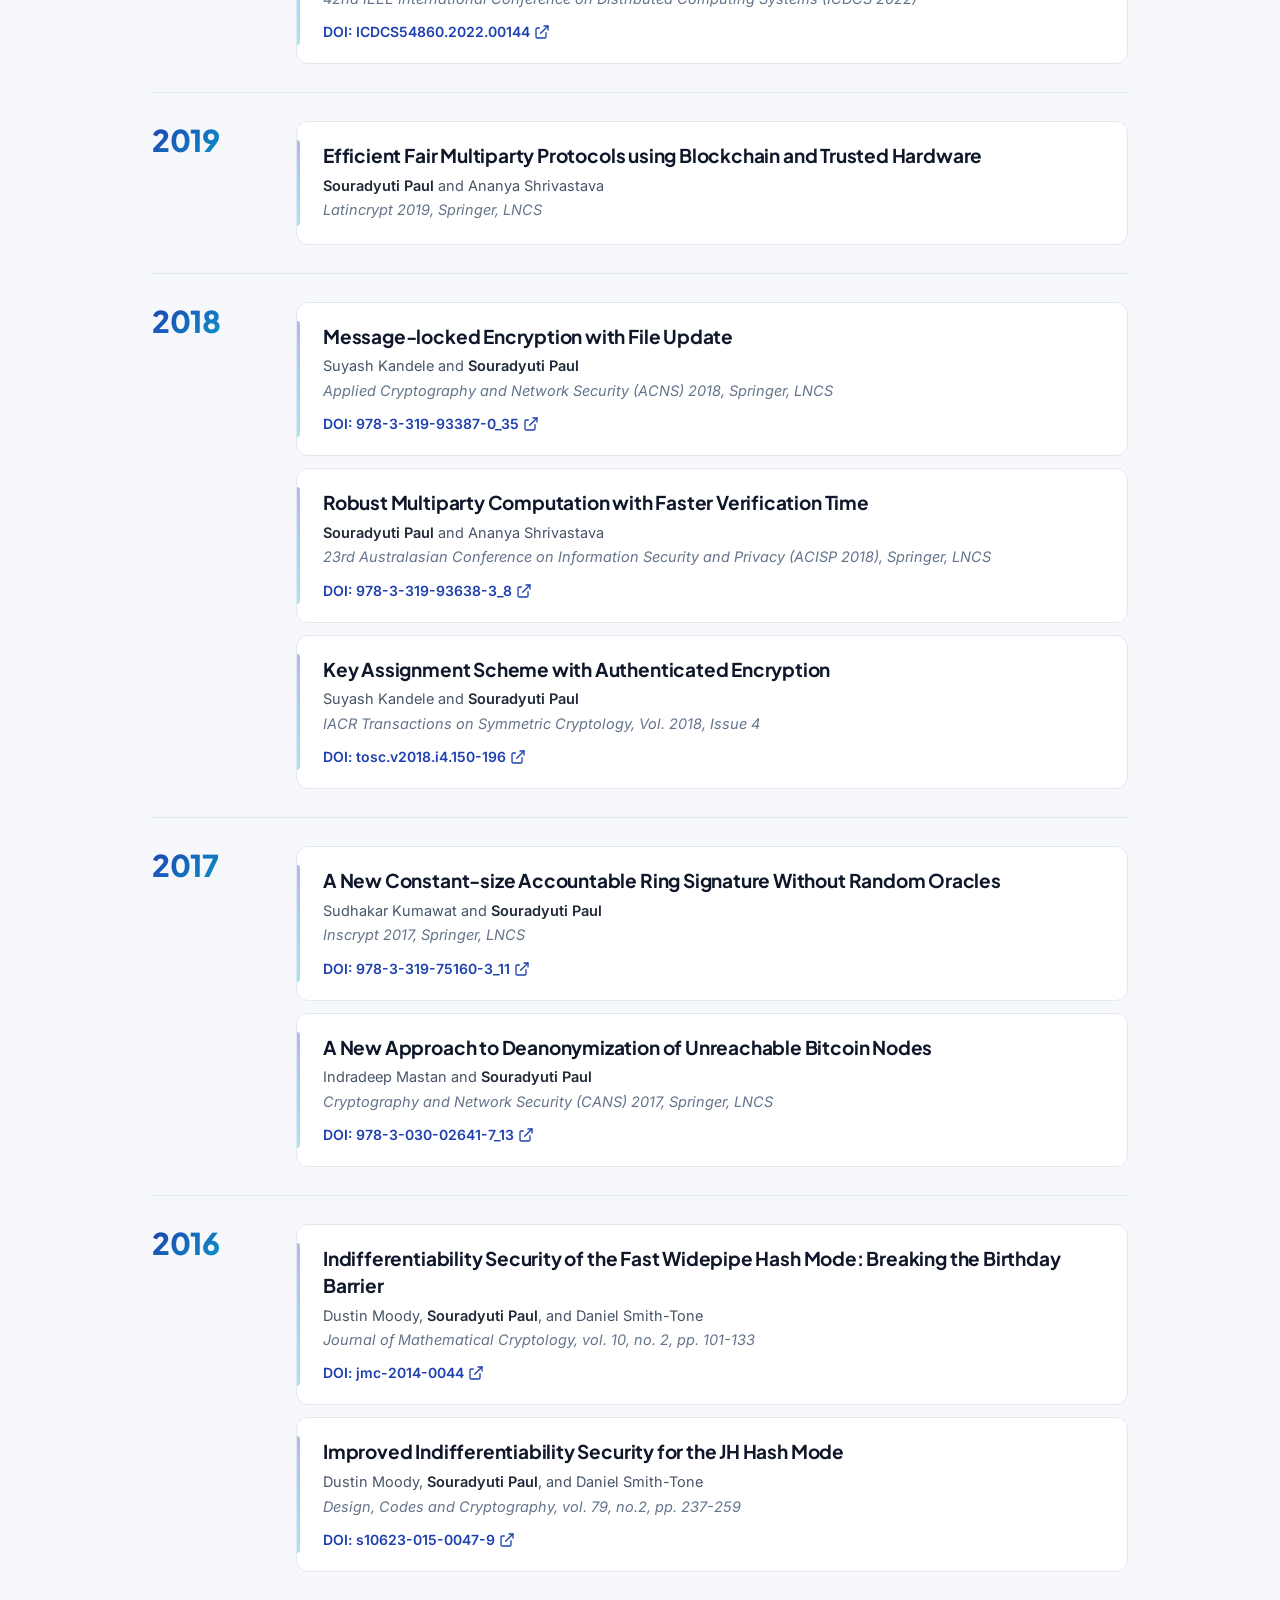
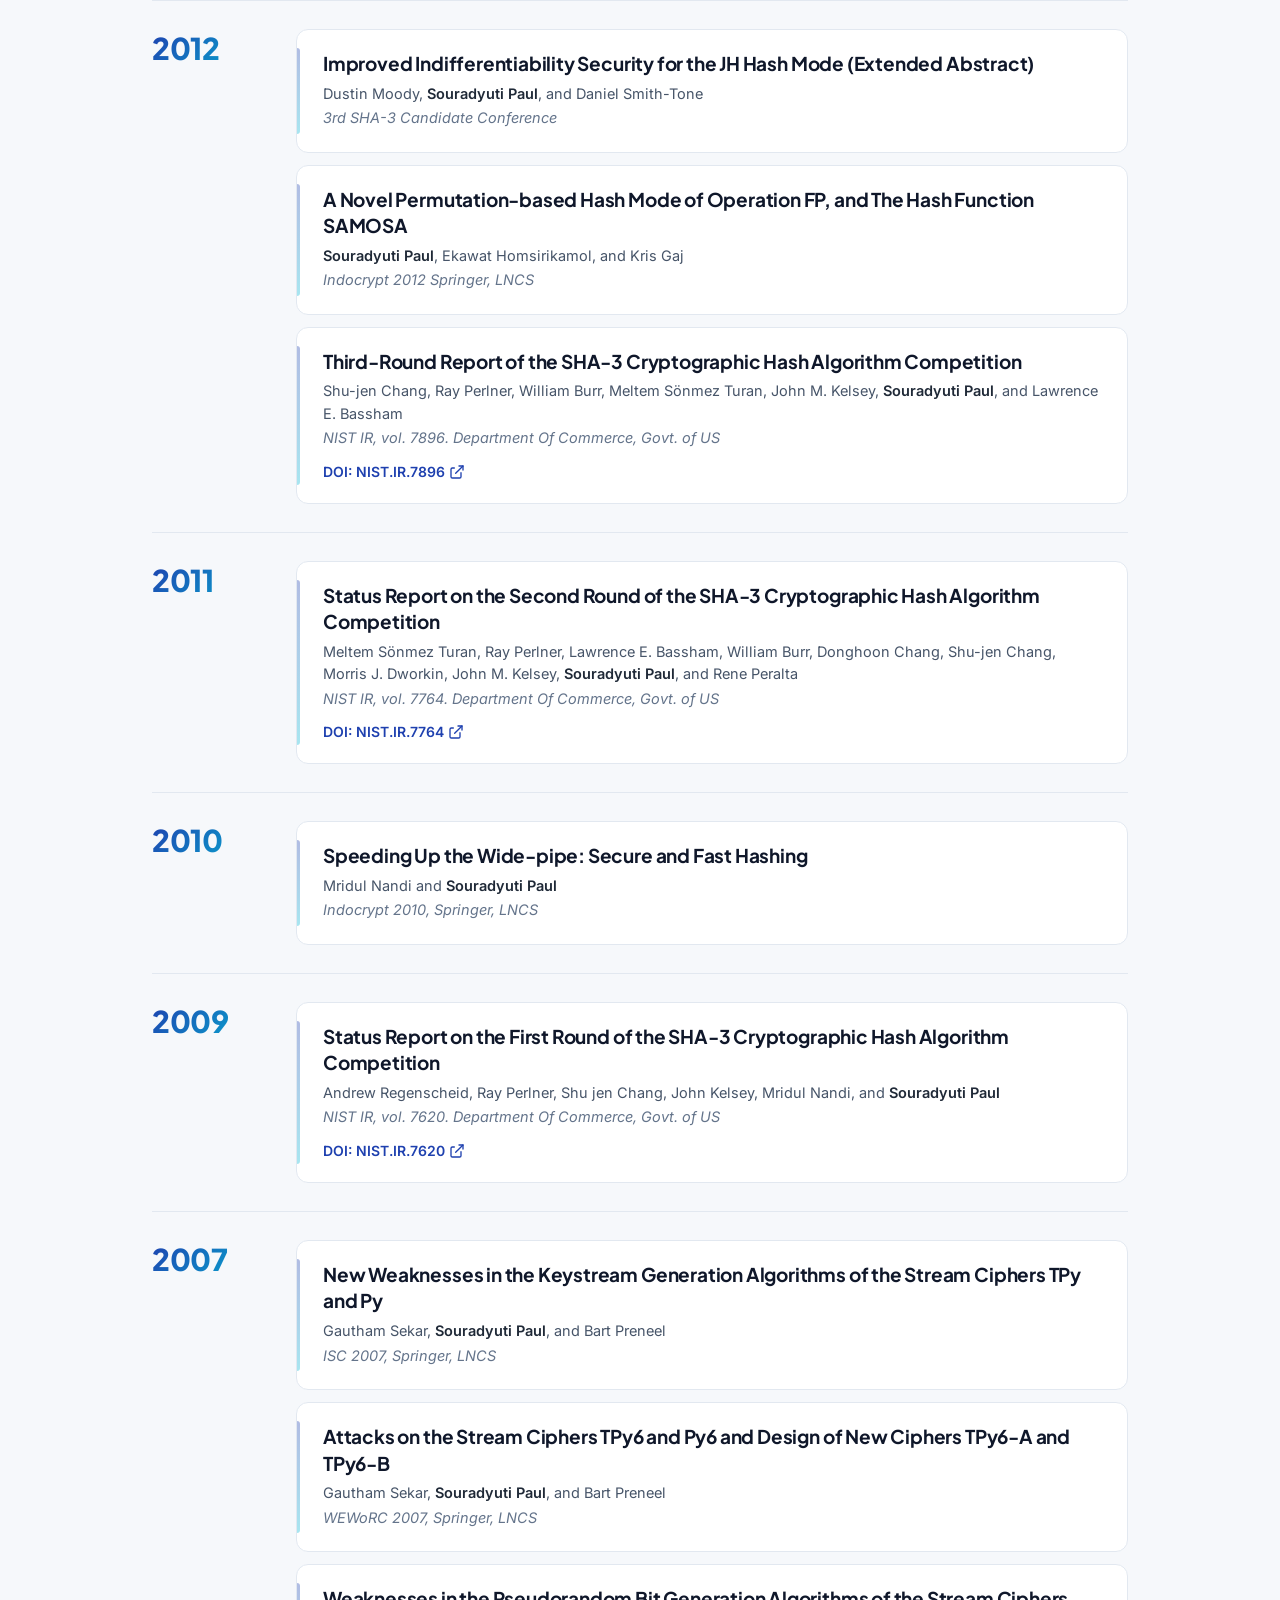
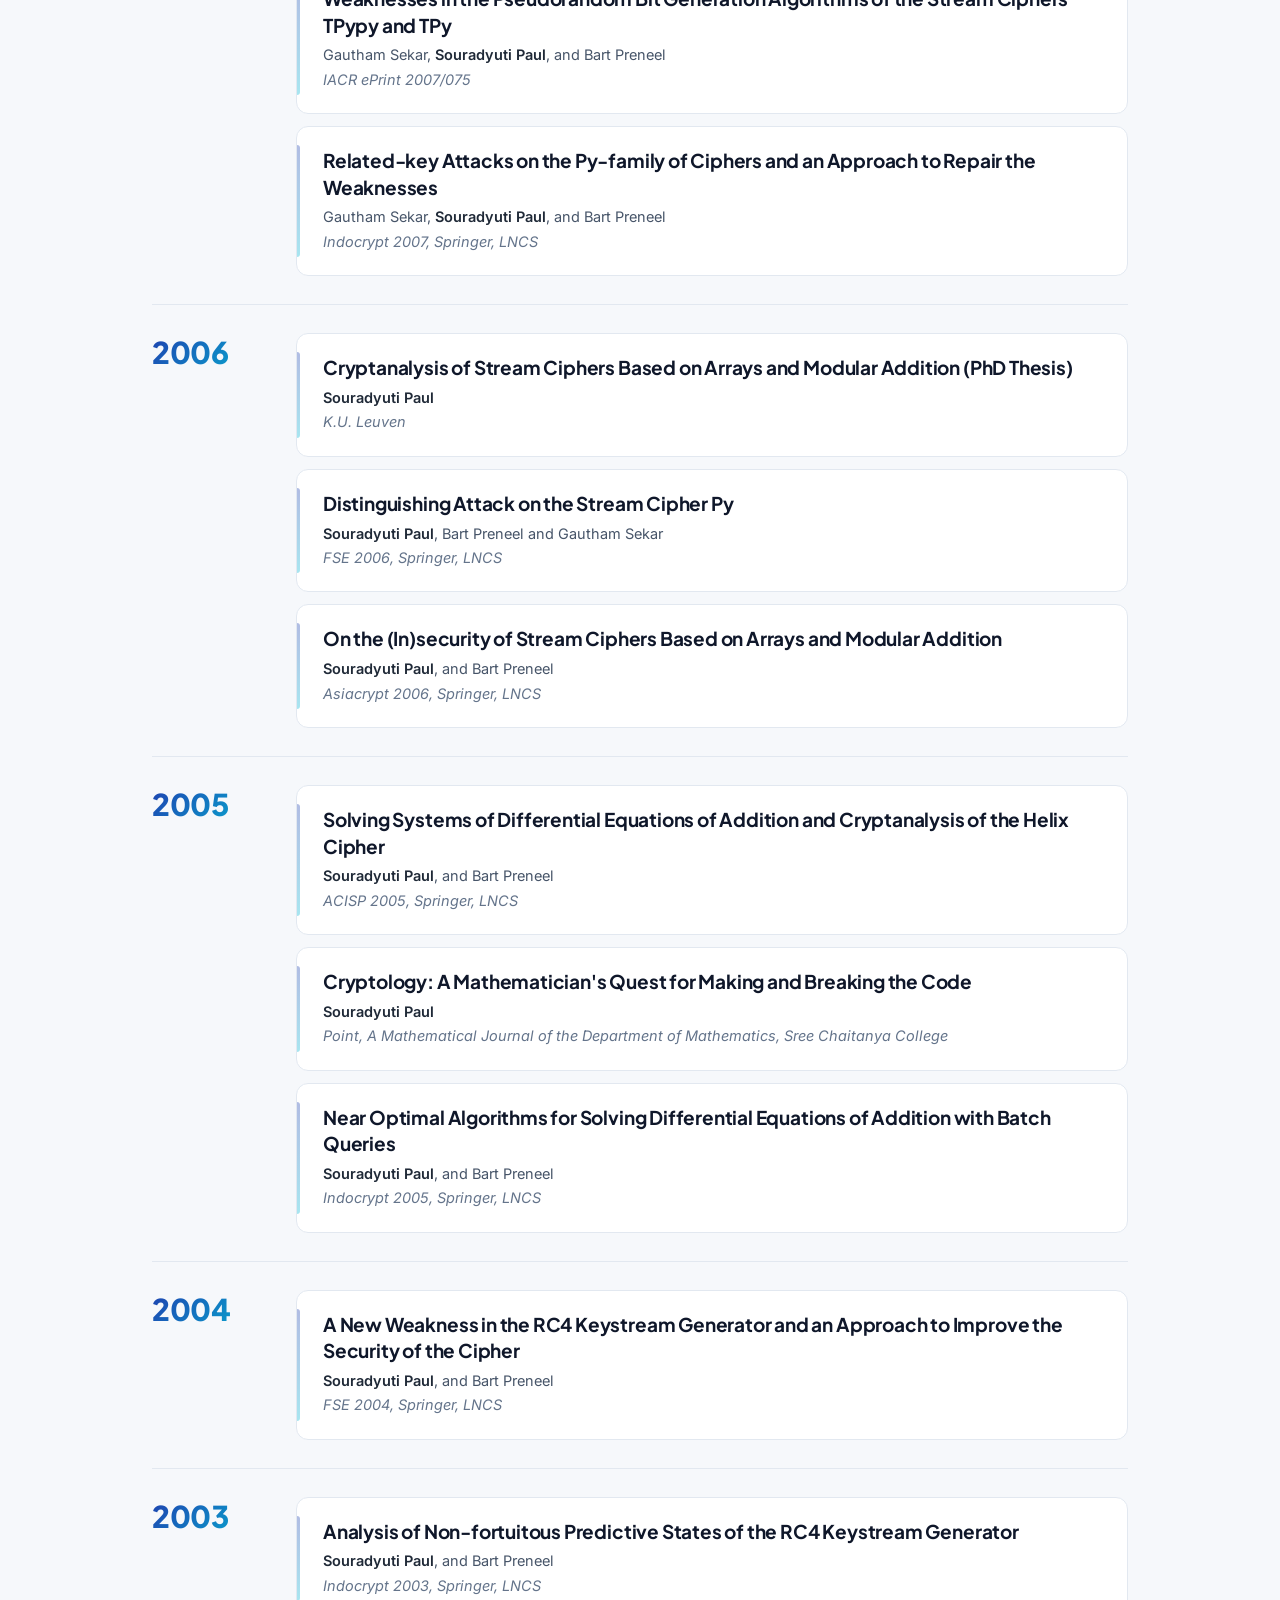
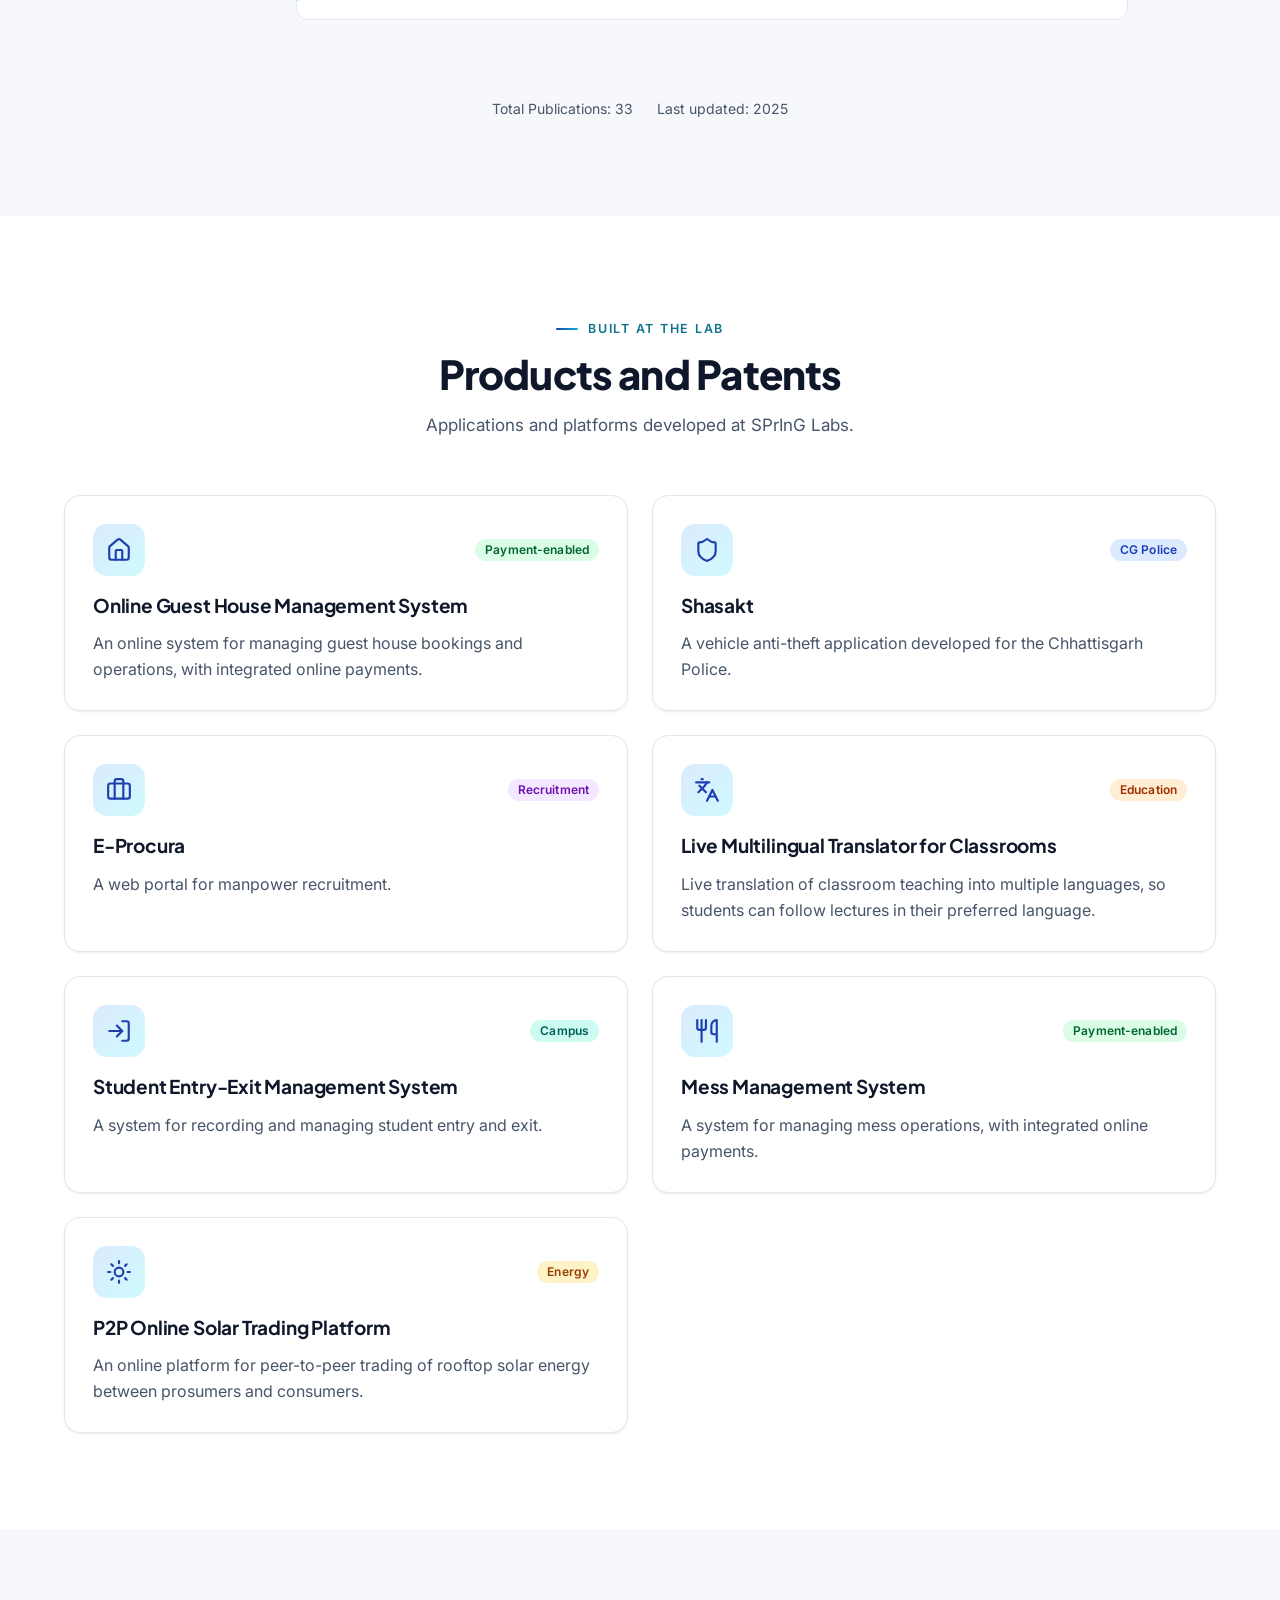
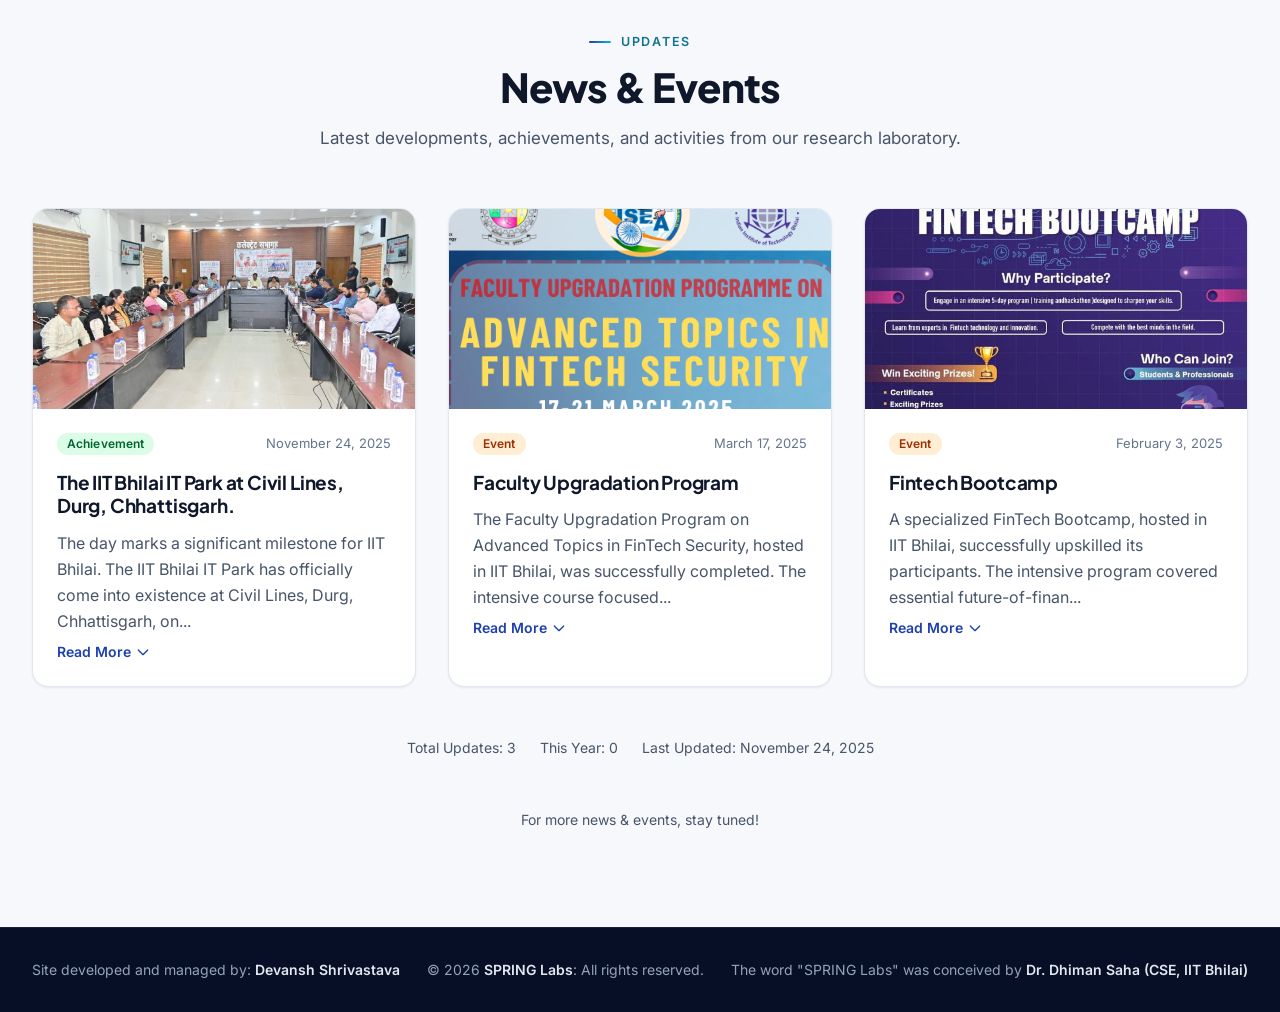
==== commit 81650401: "Move People after Home, remove Contact, rename Products and Patents - Nav and page order: Home, Peop" ====
--- a/index.html
+++ b/index.html
@@ -100,7 +100,7 @@
     </style>
   </head>
   <body>
-    <div id="root"><nav class="w-full bg-white shadow-sm border-b border-gray-100 sticky top-0 z-50"><div class="w-full mx-auto px-4 sm:px-6 lg:px-8"><div class="flex justify-between items-center h-16"><div class="flex-shrink-0 flex items-center"><a href="#home" class="flex items-center space-x-3 cursor-pointer"><div class="w-15 h-15  rounded-lg flex items-center justify-center"><img alt="SPRING Lab Logo" src="assets/logo-CkBwuu7x.png"></div><div><p class="text-xl font-semibold text-dark brand-name">SPrInG Labs</p><p class="text-xs text-secondary hidden sm:block"><b>S</b>ecurity &amp; <b>Pr</b>ivacy for <b>In</b>dustries and <b>G</b>overnance</p></div></a></div><div class="hidden md:block"><div class="ml-10 flex items-baseline space-x-8"><div class="relative"><a class="text-dark hover:text-primary px-3 py-2 rounded-md text-sm font-medium transition-all duration-200 hover:bg-accent/10 border-b-2 border-transparent hover:border-primary" href="#home">Home </a></div><div class="relative"><a class="text-dark hover:text-primary px-3 py-2 rounded-md text-sm font-medium transition-all duration-200 hover:bg-accent/10 border-b-2 border-transparent hover:border-primary" href="#projects">Projects </a></div><div class="relative"><a class="text-dark hover:text-primary px-3 py-2 rounded-md text-sm font-medium transition-all duration-200 hover:bg-accent/10 border-b-2 border-transparent hover:border-primary" href="#resources">Resources </a></div><div class="relative"><a class="text-dark hover:text-primary px-3 py-2 rounded-md text-sm font-medium transition-all duration-200 hover:bg-accent/10 border-b-2 border-transparent hover:border-primary" href="#people">People</a></div><div class="relative"><a class="text-dark hover:text-primary px-3 py-2 rounded-md text-sm font-medium transition-all duration-200 hover:bg-accent/10 border-b-2 border-transparent hover:border-primary" href="#publications">Publications</a></div><div class="relative"><a class="text-dark hover:text-primary px-3 py-2 rounded-md text-sm font-medium transition-all duration-200 hover:bg-accent/10 border-b-2 border-transparent hover:border-primary" href="#products">Products </a></div><div class="relative"><a class="text-dark hover:text-primary px-3 py-2 rounded-md text-sm font-medium transition-all duration-200 hover:bg-accent/10 border-b-2 border-transparent hover:border-primary" href="#news-events">News &amp; Events </a></div><div class="relative"><a class="text-dark hover:text-primary px-3 py-2 rounded-md text-sm font-medium transition-all duration-200 hover:bg-accent/10 border-b-2 border-transparent hover:border-primary" href="#contact">Contact </a></div></div></div><div class="md:hidden"><button class="inline-flex items-center justify-center p-2 rounded-md text-dark hover:text-primary hover:bg-accent/10 focus:outline-none focus:ring-2 focus:ring-inset focus:ring-primary transition-colors duration-200" data-mobile-toggle="" aria-label="Toggle menu"><svg xmlns="http://www.w3.org/2000/svg" width="24" height="24" viewBox="0 0 24 24" fill="none" stroke="currentColor" stroke-width="2" stroke-linecap="round" stroke-linejoin="round" class="lucide lucide-menu block h-6 w-6 animate-rotateIn" aria-hidden="true" data-icon-open=""><path d="M4 5h16"></path><path d="M4 12h16"></path><path d="M4 19h16"></path></svg><svg xmlns="http://www.w3.org/2000/svg" width="24" height="24" viewBox="0 0 24 24" fill="none" stroke="currentColor" stroke-width="2" stroke-linecap="round" stroke-linejoin="round" class="lucide lucide-x block h-6 w-6 animate-rotateIn hidden" aria-hidden="true" data-icon-close=""><path d="M18 6 6 18"></path><path d="m6 6 12 12"></path></svg></button></div></div><div class="md:hidden transition-all duration-300 ease-in-out overflow-hidden max-h-0 opacity-0" data-mobile-panel=""><div class="px-2 pt-2 pb-3 space-y-1 sm:px-3 bg-white border-t border-gray-200 shadow-inner"><div class="transition-all duration-300 ease-out" style="animation-delay: 0ms;"><a class="text-dark hover:text-primary block px-3 py-3 rounded-md text-base font-medium transition-all duration-200 hover:bg-accent/10 border-l-4 border-transparent hover:border-primary transform transition-all duration-300 -translate-x-4 opacity-0" href="#home">Home </a></div><div class="transition-all duration-300 ease-out" style="animation-delay: 0ms;"><a class="text-dark hover:text-primary block px-3 py-3 rounded-md text-base font-medium transition-all duration-200 hover:bg-accent/10 border-l-4 border-transparent hover:border-primary transform transition-all duration-300 -translate-x-4 opacity-0" href="#projects">Projects </a></div><div class="transition-all duration-300 ease-out" style="animation-delay: 0ms;"><a class="text-dark hover:text-primary block px-3 py-3 rounded-md text-base font-medium transition-all duration-200 hover:bg-accent/10 border-l-4 border-transparent hover:border-primary transform transition-all duration-300 -translate-x-4 opacity-0" href="#resources">Resources </a></div><div class="transition-all duration-300 ease-out" style="animation-delay: 0ms;"><a class="text-dark hover:text-primary block px-3 py-3 rounded-md text-base font-medium transition-all duration-200 hover:bg-accent/10 border-l-4 border-transparent hover:border-primary transform transition-all duration-300 -translate-x-4 opacity-0" href="#people">People</a></div><div class="transition-all duration-300 ease-out" style="animation-delay: 0ms;"><a class="text-dark hover:text-primary block px-3 py-3 rounded-md text-base font-medium transition-all duration-200 hover:bg-accent/10 border-l-4 border-transparent hover:border-primary transform transition-all duration-300 -translate-x-4 opacity-0" href="#publications">Publications</a></div><div class="transition-all duration-300 ease-out" style="animation-delay: 0ms;"><a class="text-dark hover:text-primary block px-3 py-3 rounded-md text-base font-medium transition-all duration-200 hover:bg-accent/10 border-l-4 border-transparent hover:border-primary transform transition-all duration-300 -translate-x-4 opacity-0" href="#products">Products </a></div><div class="transition-all duration-300 ease-out" style="animation-delay: 0ms;"><a class="text-dark hover:text-primary block px-3 py-3 rounded-md text-base font-medium transition-all duration-200 hover:bg-accent/10 border-l-4 border-transparent hover:border-primary transform transition-all duration-300 -translate-x-4 opacity-0" href="#news-events">News &amp; Events </a></div><div class="transition-all duration-300 ease-out" style="animation-delay: 0ms;"><a class="text-dark hover:text-primary block px-3 py-3 rounded-md text-base font-medium transition-all duration-200 hover:bg-accent/10 border-l-4 border-transparent hover:border-primary transform transition-all duration-300 -translate-x-4 opacity-0" href="#contact">Contact </a></div></div></div></div></nav>
+    <div id="root"><nav class="w-full bg-white shadow-sm border-b border-gray-100 sticky top-0 z-50"><div class="w-full mx-auto px-4 sm:px-6 lg:px-8"><div class="flex justify-between items-center h-16"><div class="flex-shrink-0 flex items-center"><a href="#home" class="flex items-center space-x-3 cursor-pointer"><div class="w-15 h-15  rounded-lg flex items-center justify-center"><img alt="SPRING Lab Logo" src="assets/logo-CkBwuu7x.png"></div><div><p class="text-xl font-semibold text-dark brand-name">SPrInG Labs</p><p class="text-xs text-secondary hidden sm:block"><b>S</b>ecurity &amp; <b>Pr</b>ivacy for <b>In</b>dustries and <b>G</b>overnance</p></div></a></div><div class="hidden md:block"><div class="ml-10 flex items-baseline space-x-8"><div class="relative"><a class="text-dark hover:text-primary px-3 py-2 rounded-md text-sm font-medium transition-all duration-200 hover:bg-accent/10 border-b-2 border-transparent hover:border-primary" href="#home">Home </a></div><div class="relative"><a class="text-dark hover:text-primary px-3 py-2 rounded-md text-sm font-medium transition-all duration-200 hover:bg-accent/10 border-b-2 border-transparent hover:border-primary" href="#people">People</a></div><div class="relative"><a class="text-dark hover:text-primary px-3 py-2 rounded-md text-sm font-medium transition-all duration-200 hover:bg-accent/10 border-b-2 border-transparent hover:border-primary" href="#projects">Projects </a></div><div class="relative"><a class="text-dark hover:text-primary px-3 py-2 rounded-md text-sm font-medium transition-all duration-200 hover:bg-accent/10 border-b-2 border-transparent hover:border-primary" href="#resources">Resources </a></div><div class="relative"><a class="text-dark hover:text-primary px-3 py-2 rounded-md text-sm font-medium transition-all duration-200 hover:bg-accent/10 border-b-2 border-transparent hover:border-primary" href="#publications">Publications</a></div><div class="relative"><a class="text-dark hover:text-primary px-3 py-2 rounded-md text-sm font-medium transition-all duration-200 hover:bg-accent/10 border-b-2 border-transparent hover:border-primary" href="#products">Products and Patents</a></div><div class="relative"><a class="text-dark hover:text-primary px-3 py-2 rounded-md text-sm font-medium transition-all duration-200 hover:bg-accent/10 border-b-2 border-transparent hover:border-primary" href="#news-events">News &amp; Events </a></div></div></div><div class="md:hidden"><button class="inline-flex items-center justify-center p-2 rounded-md text-dark hover:text-primary hover:bg-accent/10 focus:outline-none focus:ring-2 focus:ring-inset focus:ring-primary transition-colors duration-200" data-mobile-toggle="" aria-label="Toggle menu"><svg xmlns="http://www.w3.org/2000/svg" width="24" height="24" viewBox="0 0 24 24" fill="none" stroke="currentColor" stroke-width="2" stroke-linecap="round" stroke-linejoin="round" class="lucide lucide-menu block h-6 w-6 animate-rotateIn" aria-hidden="true" data-icon-open=""><path d="M4 5h16"></path><path d="M4 12h16"></path><path d="M4 19h16"></path></svg><svg xmlns="http://www.w3.org/2000/svg" width="24" height="24" viewBox="0 0 24 24" fill="none" stroke="currentColor" stroke-width="2" stroke-linecap="round" stroke-linejoin="round" class="lucide lucide-x block h-6 w-6 animate-rotateIn hidden" aria-hidden="true" data-icon-close=""><path d="M18 6 6 18"></path><path d="m6 6 12 12"></path></svg></button></div></div><div class="md:hidden transition-all duration-300 ease-in-out overflow-hidden max-h-0 opacity-0" data-mobile-panel=""><div class="px-2 pt-2 pb-3 space-y-1 sm:px-3 bg-white border-t border-gray-200 shadow-inner"><div class="transition-all duration-300 ease-out" style="animation-delay: 0ms;"><a class="text-dark hover:text-primary block px-3 py-3 rounded-md text-base font-medium transition-all duration-200 hover:bg-accent/10 border-l-4 border-transparent hover:border-primary transform transition-all duration-300 -translate-x-4 opacity-0" href="#home">Home </a></div><div class="transition-all duration-300 ease-out" style="animation-delay: 0ms;"><a class="text-dark hover:text-primary block px-3 py-3 rounded-md text-base font-medium transition-all duration-200 hover:bg-accent/10 border-l-4 border-transparent hover:border-primary transform transition-all duration-300 -translate-x-4 opacity-0" href="#people">People</a></div><div class="transition-all duration-300 ease-out" style="animation-delay: 0ms;"><a class="text-dark hover:text-primary block px-3 py-3 rounded-md text-base font-medium transition-all duration-200 hover:bg-accent/10 border-l-4 border-transparent hover:border-primary transform transition-all duration-300 -translate-x-4 opacity-0" href="#projects">Projects </a></div><div class="transition-all duration-300 ease-out" style="animation-delay: 0ms;"><a class="text-dark hover:text-primary block px-3 py-3 rounded-md text-base font-medium transition-all duration-200 hover:bg-accent/10 border-l-4 border-transparent hover:border-primary transform transition-all duration-300 -translate-x-4 opacity-0" href="#resources">Resources </a></div><div class="transition-all duration-300 ease-out" style="animation-delay: 0ms;"><a class="text-dark hover:text-primary block px-3 py-3 rounded-md text-base font-medium transition-all duration-200 hover:bg-accent/10 border-l-4 border-transparent hover:border-primary transform transition-all duration-300 -translate-x-4 opacity-0" href="#publications">Publications</a></div><div class="transition-all duration-300 ease-out" style="animation-delay: 0ms;"><a class="text-dark hover:text-primary block px-3 py-3 rounded-md text-base font-medium transition-all duration-200 hover:bg-accent/10 border-l-4 border-transparent hover:border-primary transform transition-all duration-300 -translate-x-4 opacity-0" href="#products">Products and Patents</a></div><div class="transition-all duration-300 ease-out" style="animation-delay: 0ms;"><a class="text-dark hover:text-primary block px-3 py-3 rounded-md text-base font-medium transition-all duration-200 hover:bg-accent/10 border-l-4 border-transparent hover:border-primary transform transition-all duration-300 -translate-x-4 opacity-0" href="#news-events">News &amp; Events </a></div></div></div></div></nav>
 <div data-page="home" id="home"><section class="hero">
   <div class="hero-inner">
     <div class="hero-text">
@@ -127,10 +127,6 @@
   </div>
 </section></div>
 
-<div data-page="projects" id="projects"><section class="w-full bg-white py-12 lg:py-16"><div class="max-w-7xl mx-auto px-4 sm:px-6 lg:px-8"><div class="sec-head"><p class="sec-eyebrow">Research</p><h2>Research Projects</h2><p>Research projects at SPRING Lab, IIT Bhilai, focusing on blockchain security, cryptography, and machine learning applications.</p></div><div class="grid grid-cols-1 md:grid-cols-2 lg:grid-cols-2 gap-8" data-project-grid=""><div class="bg-white rounded-lg border border-gray-200 hover:shadow-lg transition-all duration-300 hover:border-primary/20 group h-full flex flex-col"><div class="w-full h-48 bg-gray-200 rounded-t-lg overflow-hidden"><img alt="P2P Solar Energy Trading Platform" class="w-full h-full object-cover group-hover:scale-105 transition-transform duration-300" src="projects/solarEnergyTrading/set1.jpg"></div><div class="p-6 flex-1 flex flex-col"><div class="flex items-center justify-between mb-4"><div class="flex items-center gap-2"><span class="text-xs font-medium px-3 py-1 rounded-full border bg-green-100 text-green-800 border-green-200">Ongoing</span><span class="text-xs font-medium px-3 py-1 rounded-full bg-red-100 text-red-800">Security</span></div><span class="text-sm text-secondary font-medium">(2022 - 2027)</span></div><h3 class="text-xl font-semibold text-dark mb-3 leading-tight group-hover:text-primary transition-colors duration-200">P2P Solar Energy Trading Platform</h3><div class="space-y-2 text-sm text-secondary mt-auto"><div class="flex justify-between"><span class="font-medium">Funding Agency:</span><span class="text-right max-w-[60%]">C3iHub (IIT Kanpur)</span></div><div class="flex justify-between"><span class="font-medium">Budget:</span><span>30 lakhs</span></div></div><a href="#project-1" class="mt-4 pt-4 border-t border-gray-100 cursor-pointer inline-block"><span class="text-primary font-medium text-sm group-hover:underline">View Project Details →</span></a></div></div><div class="bg-white rounded-lg border border-gray-200 hover:shadow-lg transition-all duration-300 hover:border-primary/20 group h-full flex flex-col"><div class="w-full h-48 bg-gray-200 rounded-t-lg overflow-hidden"><img alt="Artwork Trading Platform" class="w-full h-full object-cover group-hover:scale-105 transition-transform duration-300" src="projects/artworkTradingPlatform/atp1.jpg"></div><div class="p-6 flex-1 flex flex-col"><div class="flex items-center justify-between mb-4"><div class="flex items-center gap-2"><span class="text-xs font-medium px-3 py-1 rounded-full border bg-green-100 text-green-800 border-green-200">Ongoing</span><span class="text-xs font-medium px-3 py-1 rounded-full bg-red-100 text-red-800">Security</span></div><span class="text-sm text-secondary font-medium">(2023 - 2027)</span></div><h3 class="text-xl font-semibold text-dark mb-3 leading-tight group-hover:text-primary transition-colors duration-200">Artwork Trading Platform</h3><div class="space-y-2 text-sm text-secondary mt-auto"><div class="flex justify-between"><span class="font-medium">Funding Agency:</span><span class="text-right max-w-[60%]">IBITF and SAPIO Analytics</span></div><div class="flex justify-between"><span class="font-medium">Budget:</span><span>65 lakhs</span></div></div></div></div><div class="bg-white rounded-lg border border-gray-200 hover:shadow-lg transition-all duration-300 hover:border-primary/20 group h-full flex flex-col"><div class="w-full h-48 bg-gray-200 rounded-t-lg overflow-hidden"><img alt="GI-Tags implementation for Chhattisgarh Product" class="w-full h-full object-cover group-hover:scale-105 transition-transform duration-300" src="projects/giTags/gi1.jpg"></div><div class="p-6 flex-1 flex flex-col"><div class="flex items-center justify-between mb-4"><div class="flex items-center gap-2"><span class="text-xs font-medium px-3 py-1 rounded-full border bg-green-100 text-green-800 border-green-200">Ongoing</span><span class="text-xs font-medium px-3 py-1 rounded-full bg-red-100 text-red-800">Security</span></div><span class="text-sm text-secondary font-medium">(2023 - 2027)</span></div><h3 class="text-xl font-semibold text-dark mb-3 leading-tight group-hover:text-primary transition-colors duration-200">GI-Tags implementation for Chhattisgarh Product</h3><div class="space-y-2 text-sm text-secondary mt-auto"><div class="flex justify-between"><span class="font-medium">Funding Agency:</span><span class="text-right max-w-[60%]">IBITF</span></div><div class="flex justify-between"><span class="font-medium">Budget:</span><span>86 lakhs</span></div></div></div></div><div class="bg-white rounded-lg border border-gray-200 hover:shadow-lg transition-all duration-300 hover:border-primary/20 group h-full flex flex-col"><div class="w-full h-48 bg-gray-200 rounded-t-lg overflow-hidden"><img alt="Fintech Security and Applications" class="w-full h-full object-cover group-hover:scale-105 transition-transform duration-300" src="projects/fintechSecurity/fs1.jpg"></div><div class="p-6 flex-1 flex flex-col"><div class="flex items-center justify-between mb-4"><div class="flex items-center gap-2"><span class="text-xs font-medium px-3 py-1 rounded-full border bg-green-100 text-green-800 border-green-200">Ongoing</span><span class="text-xs font-medium px-3 py-1 rounded-full bg-red-100 text-red-800">Security</span></div><span class="text-sm text-secondary font-medium">(2024 - 2029)</span></div><h3 class="text-xl font-semibold text-dark mb-3 leading-tight group-hover:text-primary transition-colors duration-200">Fintech Security and Applications</h3><div class="space-y-2 text-sm text-secondary mt-auto"><div class="flex justify-between"><span class="font-medium">Funding Agency:</span><span class="text-right max-w-[60%]">Meity</span></div><div class="flex justify-between"><span class="font-medium">Budget:</span><span>6 cr.</span></div></div></div></div><div class="bg-white rounded-lg border border-gray-200 hover:shadow-lg transition-all duration-300 hover:border-primary/20 group h-full flex flex-col"><div class="w-full h-48 bg-gray-200 rounded-t-lg overflow-hidden"><img alt="Miscellaneous E-Governance and Security Solutions for Chhattisgarh Administration" class="w-full h-full object-cover group-hover:scale-105 transition-transform duration-300" src="projects/egovSecuritySolCG/egssc.jpg"></div><div class="p-6 flex-1 flex flex-col"><div class="flex items-center justify-between mb-4"><div class="flex items-center gap-2"><span class="text-xs font-medium px-3 py-1 rounded-full border bg-green-100 text-green-800 border-green-200">Ongoing</span><span class="text-xs font-medium px-3 py-1 rounded-full bg-red-100 text-red-800">Security</span></div><span class="text-sm text-secondary font-medium">(2024 onwards)</span></div><h3 class="text-xl font-semibold text-dark mb-3 leading-tight group-hover:text-primary transition-colors duration-200">Miscellaneous E-Governance and Security Solutions for Chhattisgarh Administration</h3><div class="space-y-2 text-sm text-secondary mt-auto"><div class="flex justify-between"><span class="font-medium">Funding Agency:</span><span class="text-right max-w-[60%]">Various Government Agencies</span></div><div class="flex justify-between"><span class="font-medium">Budget:</span><span></span></div></div></div></div></div></div></section></div>
-
-<div data-page="resources" id="resources"><section class="w-full bg-white py-16 lg:py-20"><div class="max-w-7xl mx-auto px-4 sm:px-6 lg:px-8"><div class="sec-head"><p class="sec-eyebrow">Infrastructure</p><h2>Computing Resources</h2><p>Hardware available to lab members for research, from large-scale computation to model training.</p></div><div class="grid grid-cols-1 md:grid-cols-2 lg:grid-cols-3 gap-8"><div class="bg-white rounded-lg border border-gray-200 p-6 hover:shadow-lg transition-all duration-300 hover:border-primary/20"><div class="text-primary mb-4"><svg xmlns="http://www.w3.org/2000/svg" width="24" height="24" viewBox="0 0 24 24" fill="none" stroke="currentColor" stroke-width="2" stroke-linecap="round" stroke-linejoin="round" class="lucide lucide-server h-8 w-8" aria-hidden="true"><rect width="20" height="8" x="2" y="2" rx="2" ry="2"></rect><rect width="20" height="8" x="2" y="14" rx="2" ry="2"></rect><line x1="6" x2="6.01" y1="6" y2="6"></line><line x1="6" x2="6.01" y1="18" y2="18"></line></svg></div><h3 class="text-xl font-semibold text-dark mb-3">High-Performance Computing Cluster</h3><p class="text-secondary leading-relaxed mb-4">Our main computing cluster with 256 CPU cores, 2TB RAM, and 100TB storage for large-scale computations.</p><div class="space-y-2"><div class="flex items-center text-sm text-secondary"><div class="w-2 h-2 bg-primary rounded-full mr-3"></div>256 CPU Cores</div><div class="flex items-center text-sm text-secondary"><div class="w-2 h-2 bg-primary rounded-full mr-3"></div>2TB RAM</div><div class="flex items-center text-sm text-secondary"><div class="w-2 h-2 bg-primary rounded-full mr-3"></div>100TB Storage</div><div class="flex items-center text-sm text-secondary"><div class="w-2 h-2 bg-primary rounded-full mr-3"></div>NVIDIA A100 GPUs</div></div></div><div class="bg-white rounded-lg border border-gray-200 p-6 hover:shadow-lg transition-all duration-300 hover:border-primary/20"><div class="text-primary mb-4"><svg xmlns="http://www.w3.org/2000/svg" width="24" height="24" viewBox="0 0 24 24" fill="none" stroke="currentColor" stroke-width="2" stroke-linecap="round" stroke-linejoin="round" class="lucide lucide-cpu h-8 w-8" aria-hidden="true"><path d="M12 20v2"></path><path d="M12 2v2"></path><path d="M17 20v2"></path><path d="M17 2v2"></path><path d="M2 12h2"></path><path d="M2 17h2"></path><path d="M2 7h2"></path><path d="M20 12h2"></path><path d="M20 17h2"></path><path d="M20 7h2"></path><path d="M7 20v2"></path><path d="M7 2v2"></path><rect x="4" y="4" width="16" height="16" rx="2"></rect><rect x="8" y="8" width="8" height="8" rx="1"></rect></svg></div><h3 class="text-xl font-semibold text-dark mb-3">GPU Workstations</h3><p class="text-secondary leading-relaxed mb-4">Dedicated workstations equipped with high-end GPUs for machine learning and deep learning research.</p><div class="space-y-2"><div class="flex items-center text-sm text-secondary"><div class="w-2 h-2 bg-primary rounded-full mr-3"></div>NVIDIA RTX 4090</div><div class="flex items-center text-sm text-secondary"><div class="w-2 h-2 bg-primary rounded-full mr-3"></div>64GB RAM</div><div class="flex items-center text-sm text-secondary"><div class="w-2 h-2 bg-primary rounded-full mr-3"></div>2TB SSD</div><div class="flex items-center text-sm text-secondary"><div class="w-2 h-2 bg-primary rounded-full mr-3"></div>Intel i9 Processors</div></div></div><div class="bg-white rounded-lg border border-gray-200 p-6 hover:shadow-lg transition-all duration-300 hover:border-primary/20"><div class="text-primary mb-4"><svg xmlns="http://www.w3.org/2000/svg" width="24" height="24" viewBox="0 0 24 24" fill="none" stroke="currentColor" stroke-width="2" stroke-linecap="round" stroke-linejoin="round" class="lucide lucide-hard-drive h-8 w-8" aria-hidden="true"><line x1="22" x2="2" y1="12" y2="12"></line><path d="M5.45 5.11 2 12v6a2 2 0 0 0 2 2h16a2 2 0 0 0 2-2v-6l-3.45-6.89A2 2 0 0 0 16.76 4H7.24a2 2 0 0 0-1.79 1.11z"></path><line x1="6" x2="6.01" y1="16" y2="16"></line><line x1="10" x2="10.01" y1="16" y2="16"></line></svg></div><h3 class="text-xl font-semibold text-dark mb-3">Storage Systems</h3><p class="text-secondary leading-relaxed mb-4">High-capacity storage solutions for research data, backups, and archival purposes.</p><div class="space-y-2"><div class="flex items-center text-sm text-secondary"><div class="w-2 h-2 bg-primary rounded-full mr-3"></div>500TB NAS Storage</div><div class="flex items-center text-sm text-secondary"><div class="w-2 h-2 bg-primary rounded-full mr-3"></div>RAID Configuration</div><div class="flex items-center text-sm text-secondary"><div class="w-2 h-2 bg-primary rounded-full mr-3"></div>Automated Backups</div><div class="flex items-center text-sm text-secondary"><div class="w-2 h-2 bg-primary rounded-full mr-3"></div>Fast Data Transfer</div></div></div><div class="bg-white rounded-lg border border-gray-200 p-6 hover:shadow-lg transition-all duration-300 hover:border-primary/20"><div class="text-primary mb-4"><svg xmlns="http://www.w3.org/2000/svg" width="24" height="24" viewBox="0 0 24 24" fill="none" stroke="currentColor" stroke-width="2" stroke-linecap="round" stroke-linejoin="round" class="lucide lucide-network h-8 w-8" aria-hidden="true"><rect x="16" y="16" width="6" height="6" rx="1"></rect><rect x="2" y="16" width="6" height="6" rx="1"></rect><rect x="9" y="2" width="6" height="6" rx="1"></rect><path d="M5 16v-3a1 1 0 0 1 1-1h12a1 1 0 0 1 1 1v3"></path><path d="M12 12V8"></path></svg></div><h3 class="text-xl font-semibold text-dark mb-3">Networking Infrastructure</h3><p class="text-secondary leading-relaxed mb-4">High-speed network infrastructure with secure access and reliable connectivity.</p><div class="space-y-2"><div class="flex items-center text-sm text-secondary"><div class="w-2 h-2 bg-primary rounded-full mr-3"></div>10Gbps Ethernet</div><div class="flex items-center text-sm text-secondary"><div class="w-2 h-2 bg-primary rounded-full mr-3"></div>Secure VPN Access</div><div class="flex items-center text-sm text-secondary"><div class="w-2 h-2 bg-primary rounded-full mr-3"></div>Dedicated Research Network</div><div class="flex items-center text-sm text-secondary"><div class="w-2 h-2 bg-primary rounded-full mr-3"></div>Redundant Connections</div></div></div><div class="bg-white rounded-lg border border-gray-200 p-6 hover:shadow-lg transition-all duration-300 hover:border-primary/20"><div class="text-primary mb-4"><svg xmlns="http://www.w3.org/2000/svg" width="24" height="24" viewBox="0 0 24 24" fill="none" stroke="currentColor" stroke-width="2" stroke-linecap="round" stroke-linejoin="round" class="lucide lucide-monitor h-8 w-8" aria-hidden="true"><rect width="20" height="14" x="2" y="3" rx="2"></rect><line x1="8" x2="16" y1="21" y2="21"></line><line x1="12" x2="12" y1="17" y2="21"></line></svg></div><h3 class="text-xl font-semibold text-dark mb-3">Development Workstations</h3><p class="text-secondary leading-relaxed mb-4">Standard development machines for daily research activities and software development.</p><div class="space-y-2"><div class="flex items-center text-sm text-secondary"><div class="w-2 h-2 bg-primary rounded-full mr-3"></div>16-32GB RAM</div><div class="flex items-center text-sm text-secondary"><div class="w-2 h-2 bg-primary rounded-full mr-3"></div>1TB SSD</div><div class="flex items-center text-sm text-secondary"><div class="w-2 h-2 bg-primary rounded-full mr-3"></div>Multiple Monitor Support</div><div class="flex items-center text-sm text-secondary"><div class="w-2 h-2 bg-primary rounded-full mr-3"></div>Development Tools Pre-installed</div></div></div><div class="bg-white rounded-lg border border-gray-200 p-6 hover:shadow-lg transition-all duration-300 hover:border-primary/20"><div class="text-primary mb-4"><svg xmlns="http://www.w3.org/2000/svg" width="24" height="24" viewBox="0 0 24 24" fill="none" stroke="currentColor" stroke-width="2" stroke-linecap="round" stroke-linejoin="round" class="lucide lucide-database h-8 w-8" aria-hidden="true"><ellipse cx="12" cy="5" rx="9" ry="3"></ellipse><path d="M3 5V19A9 3 0 0 0 21 19V5"></path><path d="M3 12A9 3 0 0 0 21 12"></path></svg></div><h3 class="text-xl font-semibold text-dark mb-3">Database Servers</h3><p class="text-secondary leading-relaxed mb-4">Dedicated database servers for research data management and analysis.</p><div class="space-y-2"><div class="flex items-center text-sm text-secondary"><div class="w-2 h-2 bg-primary rounded-full mr-3"></div>PostgreSQL &amp; MySQL</div><div class="flex items-center text-sm text-secondary"><div class="w-2 h-2 bg-primary rounded-full mr-3"></div>128GB RAM</div><div class="flex items-center text-sm text-secondary"><div class="w-2 h-2 bg-primary rounded-full mr-3"></div>50TB Storage</div><div class="flex items-center text-sm text-secondary"><div class="w-2 h-2 bg-primary rounded-full mr-3"></div>High Availability Setup</div></div></div></div><div class="text-center mt-12"><div class="bg-gray-50 rounded-lg p-6 max-w-2xl mx-auto"><h3 class="text-lg font-semibold text-dark mb-3">Access Information</h3><p class="text-secondary mb-4">Lab members can access these resources through our internal network. For external collaborators, please contact the lab administrator for access procedures.</p><div class="text-sm text-secondary"><strong>Support:</strong> For technical support and resource allocation, contact the lab system administrator.</div></div></div></div></section></div>
-
 <div data-page="people" id="people"><main class="pp">
   <header class="pp-hero">
     <div class="pp-wrap">
@@ -315,6 +311,10 @@
 </main>
 </div>
 
+<div data-page="projects" id="projects"><section class="w-full bg-white py-12 lg:py-16"><div class="max-w-7xl mx-auto px-4 sm:px-6 lg:px-8"><div class="sec-head"><p class="sec-eyebrow">Research</p><h2>Research Projects</h2><p>Research projects at SPRING Lab, IIT Bhilai, focusing on blockchain security, cryptography, and machine learning applications.</p></div><div class="grid grid-cols-1 md:grid-cols-2 lg:grid-cols-2 gap-8" data-project-grid=""><div class="bg-white rounded-lg border border-gray-200 hover:shadow-lg transition-all duration-300 hover:border-primary/20 group h-full flex flex-col"><div class="w-full h-48 bg-gray-200 rounded-t-lg overflow-hidden"><img alt="P2P Solar Energy Trading Platform" class="w-full h-full object-cover group-hover:scale-105 transition-transform duration-300" src="projects/solarEnergyTrading/set1.jpg"></div><div class="p-6 flex-1 flex flex-col"><div class="flex items-center justify-between mb-4"><div class="flex items-center gap-2"><span class="text-xs font-medium px-3 py-1 rounded-full border bg-green-100 text-green-800 border-green-200">Ongoing</span><span class="text-xs font-medium px-3 py-1 rounded-full bg-red-100 text-red-800">Security</span></div><span class="text-sm text-secondary font-medium">(2022 - 2027)</span></div><h3 class="text-xl font-semibold text-dark mb-3 leading-tight group-hover:text-primary transition-colors duration-200">P2P Solar Energy Trading Platform</h3><div class="space-y-2 text-sm text-secondary mt-auto"><div class="flex justify-between"><span class="font-medium">Funding Agency:</span><span class="text-right max-w-[60%]">C3iHub (IIT Kanpur)</span></div><div class="flex justify-between"><span class="font-medium">Budget:</span><span>30 lakhs</span></div></div><a href="#project-1" class="mt-4 pt-4 border-t border-gray-100 cursor-pointer inline-block"><span class="text-primary font-medium text-sm group-hover:underline">View Project Details →</span></a></div></div><div class="bg-white rounded-lg border border-gray-200 hover:shadow-lg transition-all duration-300 hover:border-primary/20 group h-full flex flex-col"><div class="w-full h-48 bg-gray-200 rounded-t-lg overflow-hidden"><img alt="Artwork Trading Platform" class="w-full h-full object-cover group-hover:scale-105 transition-transform duration-300" src="projects/artworkTradingPlatform/atp1.jpg"></div><div class="p-6 flex-1 flex flex-col"><div class="flex items-center justify-between mb-4"><div class="flex items-center gap-2"><span class="text-xs font-medium px-3 py-1 rounded-full border bg-green-100 text-green-800 border-green-200">Ongoing</span><span class="text-xs font-medium px-3 py-1 rounded-full bg-red-100 text-red-800">Security</span></div><span class="text-sm text-secondary font-medium">(2023 - 2027)</span></div><h3 class="text-xl font-semibold text-dark mb-3 leading-tight group-hover:text-primary transition-colors duration-200">Artwork Trading Platform</h3><div class="space-y-2 text-sm text-secondary mt-auto"><div class="flex justify-between"><span class="font-medium">Funding Agency:</span><span class="text-right max-w-[60%]">IBITF and SAPIO Analytics</span></div><div class="flex justify-between"><span class="font-medium">Budget:</span><span>65 lakhs</span></div></div></div></div><div class="bg-white rounded-lg border border-gray-200 hover:shadow-lg transition-all duration-300 hover:border-primary/20 group h-full flex flex-col"><div class="w-full h-48 bg-gray-200 rounded-t-lg overflow-hidden"><img alt="GI-Tags implementation for Chhattisgarh Product" class="w-full h-full object-cover group-hover:scale-105 transition-transform duration-300" src="projects/giTags/gi1.jpg"></div><div class="p-6 flex-1 flex flex-col"><div class="flex items-center justify-between mb-4"><div class="flex items-center gap-2"><span class="text-xs font-medium px-3 py-1 rounded-full border bg-green-100 text-green-800 border-green-200">Ongoing</span><span class="text-xs font-medium px-3 py-1 rounded-full bg-red-100 text-red-800">Security</span></div><span class="text-sm text-secondary font-medium">(2023 - 2027)</span></div><h3 class="text-xl font-semibold text-dark mb-3 leading-tight group-hover:text-primary transition-colors duration-200">GI-Tags implementation for Chhattisgarh Product</h3><div class="space-y-2 text-sm text-secondary mt-auto"><div class="flex justify-between"><span class="font-medium">Funding Agency:</span><span class="text-right max-w-[60%]">IBITF</span></div><div class="flex justify-between"><span class="font-medium">Budget:</span><span>86 lakhs</span></div></div></div></div><div class="bg-white rounded-lg border border-gray-200 hover:shadow-lg transition-all duration-300 hover:border-primary/20 group h-full flex flex-col"><div class="w-full h-48 bg-gray-200 rounded-t-lg overflow-hidden"><img alt="Fintech Security and Applications" class="w-full h-full object-cover group-hover:scale-105 transition-transform duration-300" src="projects/fintechSecurity/fs1.jpg"></div><div class="p-6 flex-1 flex flex-col"><div class="flex items-center justify-between mb-4"><div class="flex items-center gap-2"><span class="text-xs font-medium px-3 py-1 rounded-full border bg-green-100 text-green-800 border-green-200">Ongoing</span><span class="text-xs font-medium px-3 py-1 rounded-full bg-red-100 text-red-800">Security</span></div><span class="text-sm text-secondary font-medium">(2024 - 2029)</span></div><h3 class="text-xl font-semibold text-dark mb-3 leading-tight group-hover:text-primary transition-colors duration-200">Fintech Security and Applications</h3><div class="space-y-2 text-sm text-secondary mt-auto"><div class="flex justify-between"><span class="font-medium">Funding Agency:</span><span class="text-right max-w-[60%]">Meity</span></div><div class="flex justify-between"><span class="font-medium">Budget:</span><span>6 cr.</span></div></div></div></div><div class="bg-white rounded-lg border border-gray-200 hover:shadow-lg transition-all duration-300 hover:border-primary/20 group h-full flex flex-col"><div class="w-full h-48 bg-gray-200 rounded-t-lg overflow-hidden"><img alt="Miscellaneous E-Governance and Security Solutions for Chhattisgarh Administration" class="w-full h-full object-cover group-hover:scale-105 transition-transform duration-300" src="projects/egovSecuritySolCG/egssc.jpg"></div><div class="p-6 flex-1 flex flex-col"><div class="flex items-center justify-between mb-4"><div class="flex items-center gap-2"><span class="text-xs font-medium px-3 py-1 rounded-full border bg-green-100 text-green-800 border-green-200">Ongoing</span><span class="text-xs font-medium px-3 py-1 rounded-full bg-red-100 text-red-800">Security</span></div><span class="text-sm text-secondary font-medium">(2024 onwards)</span></div><h3 class="text-xl font-semibold text-dark mb-3 leading-tight group-hover:text-primary transition-colors duration-200">Miscellaneous E-Governance and Security Solutions for Chhattisgarh Administration</h3><div class="space-y-2 text-sm text-secondary mt-auto"><div class="flex justify-between"><span class="font-medium">Funding Agency:</span><span class="text-right max-w-[60%]">Various Government Agencies</span></div><div class="flex justify-between"><span class="font-medium">Budget:</span><span></span></div></div></div></div></div></div></section></div>
+
+<div data-page="resources" id="resources"><section class="w-full bg-white py-16 lg:py-20"><div class="max-w-7xl mx-auto px-4 sm:px-6 lg:px-8"><div class="sec-head"><p class="sec-eyebrow">Infrastructure</p><h2>Computing Resources</h2><p>Hardware available to lab members for research, from large-scale computation to model training.</p></div><div class="grid grid-cols-1 md:grid-cols-2 lg:grid-cols-3 gap-8"><div class="bg-white rounded-lg border border-gray-200 p-6 hover:shadow-lg transition-all duration-300 hover:border-primary/20"><div class="text-primary mb-4"><svg xmlns="http://www.w3.org/2000/svg" width="24" height="24" viewBox="0 0 24 24" fill="none" stroke="currentColor" stroke-width="2" stroke-linecap="round" stroke-linejoin="round" class="lucide lucide-server h-8 w-8" aria-hidden="true"><rect width="20" height="8" x="2" y="2" rx="2" ry="2"></rect><rect width="20" height="8" x="2" y="14" rx="2" ry="2"></rect><line x1="6" x2="6.01" y1="6" y2="6"></line><line x1="6" x2="6.01" y1="18" y2="18"></line></svg></div><h3 class="text-xl font-semibold text-dark mb-3">High-Performance Computing Cluster</h3><p class="text-secondary leading-relaxed mb-4">Our main computing cluster with 256 CPU cores, 2TB RAM, and 100TB storage for large-scale computations.</p><div class="space-y-2"><div class="flex items-center text-sm text-secondary"><div class="w-2 h-2 bg-primary rounded-full mr-3"></div>256 CPU Cores</div><div class="flex items-center text-sm text-secondary"><div class="w-2 h-2 bg-primary rounded-full mr-3"></div>2TB RAM</div><div class="flex items-center text-sm text-secondary"><div class="w-2 h-2 bg-primary rounded-full mr-3"></div>100TB Storage</div><div class="flex items-center text-sm text-secondary"><div class="w-2 h-2 bg-primary rounded-full mr-3"></div>NVIDIA A100 GPUs</div></div></div><div class="bg-white rounded-lg border border-gray-200 p-6 hover:shadow-lg transition-all duration-300 hover:border-primary/20"><div class="text-primary mb-4"><svg xmlns="http://www.w3.org/2000/svg" width="24" height="24" viewBox="0 0 24 24" fill="none" stroke="currentColor" stroke-width="2" stroke-linecap="round" stroke-linejoin="round" class="lucide lucide-cpu h-8 w-8" aria-hidden="true"><path d="M12 20v2"></path><path d="M12 2v2"></path><path d="M17 20v2"></path><path d="M17 2v2"></path><path d="M2 12h2"></path><path d="M2 17h2"></path><path d="M2 7h2"></path><path d="M20 12h2"></path><path d="M20 17h2"></path><path d="M20 7h2"></path><path d="M7 20v2"></path><path d="M7 2v2"></path><rect x="4" y="4" width="16" height="16" rx="2"></rect><rect x="8" y="8" width="8" height="8" rx="1"></rect></svg></div><h3 class="text-xl font-semibold text-dark mb-3">GPU Workstations</h3><p class="text-secondary leading-relaxed mb-4">Dedicated workstations equipped with high-end GPUs for machine learning and deep learning research.</p><div class="space-y-2"><div class="flex items-center text-sm text-secondary"><div class="w-2 h-2 bg-primary rounded-full mr-3"></div>NVIDIA RTX 4090</div><div class="flex items-center text-sm text-secondary"><div class="w-2 h-2 bg-primary rounded-full mr-3"></div>64GB RAM</div><div class="flex items-center text-sm text-secondary"><div class="w-2 h-2 bg-primary rounded-full mr-3"></div>2TB SSD</div><div class="flex items-center text-sm text-secondary"><div class="w-2 h-2 bg-primary rounded-full mr-3"></div>Intel i9 Processors</div></div></div><div class="bg-white rounded-lg border border-gray-200 p-6 hover:shadow-lg transition-all duration-300 hover:border-primary/20"><div class="text-primary mb-4"><svg xmlns="http://www.w3.org/2000/svg" width="24" height="24" viewBox="0 0 24 24" fill="none" stroke="currentColor" stroke-width="2" stroke-linecap="round" stroke-linejoin="round" class="lucide lucide-hard-drive h-8 w-8" aria-hidden="true"><line x1="22" x2="2" y1="12" y2="12"></line><path d="M5.45 5.11 2 12v6a2 2 0 0 0 2 2h16a2 2 0 0 0 2-2v-6l-3.45-6.89A2 2 0 0 0 16.76 4H7.24a2 2 0 0 0-1.79 1.11z"></path><line x1="6" x2="6.01" y1="16" y2="16"></line><line x1="10" x2="10.01" y1="16" y2="16"></line></svg></div><h3 class="text-xl font-semibold text-dark mb-3">Storage Systems</h3><p class="text-secondary leading-relaxed mb-4">High-capacity storage solutions for research data, backups, and archival purposes.</p><div class="space-y-2"><div class="flex items-center text-sm text-secondary"><div class="w-2 h-2 bg-primary rounded-full mr-3"></div>500TB NAS Storage</div><div class="flex items-center text-sm text-secondary"><div class="w-2 h-2 bg-primary rounded-full mr-3"></div>RAID Configuration</div><div class="flex items-center text-sm text-secondary"><div class="w-2 h-2 bg-primary rounded-full mr-3"></div>Automated Backups</div><div class="flex items-center text-sm text-secondary"><div class="w-2 h-2 bg-primary rounded-full mr-3"></div>Fast Data Transfer</div></div></div><div class="bg-white rounded-lg border border-gray-200 p-6 hover:shadow-lg transition-all duration-300 hover:border-primary/20"><div class="text-primary mb-4"><svg xmlns="http://www.w3.org/2000/svg" width="24" height="24" viewBox="0 0 24 24" fill="none" stroke="currentColor" stroke-width="2" stroke-linecap="round" stroke-linejoin="round" class="lucide lucide-network h-8 w-8" aria-hidden="true"><rect x="16" y="16" width="6" height="6" rx="1"></rect><rect x="2" y="16" width="6" height="6" rx="1"></rect><rect x="9" y="2" width="6" height="6" rx="1"></rect><path d="M5 16v-3a1 1 0 0 1 1-1h12a1 1 0 0 1 1 1v3"></path><path d="M12 12V8"></path></svg></div><h3 class="text-xl font-semibold text-dark mb-3">Networking Infrastructure</h3><p class="text-secondary leading-relaxed mb-4">High-speed network infrastructure with secure access and reliable connectivity.</p><div class="space-y-2"><div class="flex items-center text-sm text-secondary"><div class="w-2 h-2 bg-primary rounded-full mr-3"></div>10Gbps Ethernet</div><div class="flex items-center text-sm text-secondary"><div class="w-2 h-2 bg-primary rounded-full mr-3"></div>Secure VPN Access</div><div class="flex items-center text-sm text-secondary"><div class="w-2 h-2 bg-primary rounded-full mr-3"></div>Dedicated Research Network</div><div class="flex items-center text-sm text-secondary"><div class="w-2 h-2 bg-primary rounded-full mr-3"></div>Redundant Connections</div></div></div><div class="bg-white rounded-lg border border-gray-200 p-6 hover:shadow-lg transition-all duration-300 hover:border-primary/20"><div class="text-primary mb-4"><svg xmlns="http://www.w3.org/2000/svg" width="24" height="24" viewBox="0 0 24 24" fill="none" stroke="currentColor" stroke-width="2" stroke-linecap="round" stroke-linejoin="round" class="lucide lucide-monitor h-8 w-8" aria-hidden="true"><rect width="20" height="14" x="2" y="3" rx="2"></rect><line x1="8" x2="16" y1="21" y2="21"></line><line x1="12" x2="12" y1="17" y2="21"></line></svg></div><h3 class="text-xl font-semibold text-dark mb-3">Development Workstations</h3><p class="text-secondary leading-relaxed mb-4">Standard development machines for daily research activities and software development.</p><div class="space-y-2"><div class="flex items-center text-sm text-secondary"><div class="w-2 h-2 bg-primary rounded-full mr-3"></div>16-32GB RAM</div><div class="flex items-center text-sm text-secondary"><div class="w-2 h-2 bg-primary rounded-full mr-3"></div>1TB SSD</div><div class="flex items-center text-sm text-secondary"><div class="w-2 h-2 bg-primary rounded-full mr-3"></div>Multiple Monitor Support</div><div class="flex items-center text-sm text-secondary"><div class="w-2 h-2 bg-primary rounded-full mr-3"></div>Development Tools Pre-installed</div></div></div><div class="bg-white rounded-lg border border-gray-200 p-6 hover:shadow-lg transition-all duration-300 hover:border-primary/20"><div class="text-primary mb-4"><svg xmlns="http://www.w3.org/2000/svg" width="24" height="24" viewBox="0 0 24 24" fill="none" stroke="currentColor" stroke-width="2" stroke-linecap="round" stroke-linejoin="round" class="lucide lucide-database h-8 w-8" aria-hidden="true"><ellipse cx="12" cy="5" rx="9" ry="3"></ellipse><path d="M3 5V19A9 3 0 0 0 21 19V5"></path><path d="M3 12A9 3 0 0 0 21 12"></path></svg></div><h3 class="text-xl font-semibold text-dark mb-3">Database Servers</h3><p class="text-secondary leading-relaxed mb-4">Dedicated database servers for research data management and analysis.</p><div class="space-y-2"><div class="flex items-center text-sm text-secondary"><div class="w-2 h-2 bg-primary rounded-full mr-3"></div>PostgreSQL &amp; MySQL</div><div class="flex items-center text-sm text-secondary"><div class="w-2 h-2 bg-primary rounded-full mr-3"></div>128GB RAM</div><div class="flex items-center text-sm text-secondary"><div class="w-2 h-2 bg-primary rounded-full mr-3"></div>50TB Storage</div><div class="flex items-center text-sm text-secondary"><div class="w-2 h-2 bg-primary rounded-full mr-3"></div>High Availability Setup</div></div></div></div><div class="text-center mt-12"><div class="bg-gray-50 rounded-lg p-6 max-w-2xl mx-auto"><h3 class="text-lg font-semibold text-dark mb-3">Access Information</h3><p class="text-secondary mb-4">Lab members can access these resources through our internal network. For external collaborators, please contact the lab administrator for access procedures.</p><div class="text-sm text-secondary"><strong>Support:</strong> For technical support and resource allocation, contact the lab system administrator.</div></div></div></div></section></div>
+
 <div data-page="publications" id="publications"><section class="w-full bg-white py-16 lg:py-20">
     <div class="max-w-4xl mx-auto px-4 sm:px-6 lg:px-8">
       <div class="sec-head"><p class="sec-eyebrow">Research output</p><h2>Publications</h2><p>Research papers, journal articles and reports by Dr. Souradyuti Paul and members of SPRING Labs.</p></div>
@@ -598,7 +598,7 @@
 
 <div data-page="products" id="products"><section class="w-full bg-white py-16 lg:py-20">
     <div class="max-w-7xl mx-auto px-4 sm:px-6 lg:px-8">
-      <div class="sec-head"><p class="sec-eyebrow">Built at the lab</p><h2>Products</h2><p>Applications and platforms developed at SPrInG Labs.</p></div>
+      <div class="sec-head"><p class="sec-eyebrow">Built at the lab</p><h2>Products and Patents</h2><p>Applications and platforms developed at SPrInG Labs.</p></div>
       <div class="grid grid-cols-1 md:grid-cols-2 gap-8 max-w-6xl mx-auto">
           <div class="bg-white rounded-lg border border-gray-200 p-6 hover:shadow-lg transition-all duration-300 hover:border-primary/20 flex flex-col">
             <div class="flex items-center justify-between mb-4">
@@ -662,8 +662,6 @@
 
 <div data-page="news-events" id="news-events"><section class="w-full bg-white py-16 lg:py-20"><div class="max-w-7xl mx-auto px-4 sm:px-6 lg:px-8"><div class="sec-head"><p class="sec-eyebrow">Updates</p><h2>News &amp; Events</h2><p>Latest developments, achievements, and activities from our research laboratory.</p></div><div class="grid grid-cols-1 md:grid-cols-2 lg:grid-cols-3 gap-8"><div class="bg-white rounded-lg border border-gray-200 hover:shadow-lg transition-all duration-300 hover:border-primary/20 overflow-hidden h-full flex flex-col"><div class="w-full h-48 bg-gray-200 overflow-hidden"><img alt="The IIT Bhilai IT Park at Civil Lines, Durg, Chhattisgarh." class="w-full h-full object-cover hover:scale-105 transition-transform duration-300" src="news/news241125.jpg"></div><div class="p-6 flex-1 flex flex-col"><div class="flex items-center justify-between mb-4"><span class="text-xs font-medium px-3 py-1 rounded-full bg-green-100 text-green-800">Achievement</span><span class="text-sm text-secondary">November 24, 2025</span></div><h3 class="text-xl font-semibold text-dark mb-3 leading-tight">The IIT Bhilai IT Park at Civil Lines, Durg, Chhattisgarh.</h3><div class="flex-1"><p class="text-secondary leading-relaxed">The day marks a significant milestone for IIT Bhilai. The IIT Bhilai IT Park has officially come into existence at Civil Lines, Durg, Chhattisgarh, on...</p><button class="text-primary hover:text-primary-dark font-medium text-sm transition-colors duration-200 mt-2 flex items-center" data-readmore="0" data-short-text="The day marks a significant milestone for IIT Bhilai. The IIT Bhilai IT Park has officially come into existence at Civil Lines, Durg, Chhattisgarh, on..." data-long-text="The day marks a significant milestone for IIT Bhilai. The IIT Bhilai IT Park has officially come into existence at Civil Lines, Durg, Chhattisgarh, on land graciously provided by the District Administration, Durg. The inauguration ceremony was held in the esteemed presence of the School Education Minister of Chhattisgarh, the Collector of Durg, and the Director of IIT Bhilai." data-short-btn="Read More&lt;svg class=&quot;w-4 h-4 ml-1&quot; fill=&quot;none&quot; stroke=&quot;currentColor&quot; viewBox=&quot;0 0 24 24&quot;&gt;&lt;path stroke-linecap=&quot;round&quot; stroke-linejoin=&quot;round&quot; stroke-width=&quot;2&quot; d=&quot;M19 9l-7 7-7-7&quot;&gt;&lt;/path&gt;&lt;/svg&gt;" data-long-btn="Show Less&lt;svg class=&quot;w-4 h-4 ml-1&quot; fill=&quot;none&quot; stroke=&quot;currentColor&quot; viewBox=&quot;0 0 24 24&quot;&gt;&lt;path stroke-linecap=&quot;round&quot; stroke-linejoin=&quot;round&quot; stroke-width=&quot;2&quot; d=&quot;M5 15l7-7 7 7&quot;&gt;&lt;/path&gt;&lt;/svg&gt;" type="button">Read More<svg class="w-4 h-4 ml-1" fill="none" stroke="currentColor" viewBox="0 0 24 24"><path stroke-linecap="round" stroke-linejoin="round" stroke-width="2" d="M19 9l-7 7-7-7"></path></svg></button></div></div></div><div class="bg-white rounded-lg border border-gray-200 hover:shadow-lg transition-all duration-300 hover:border-primary/20 overflow-hidden h-full flex flex-col"><div class="w-full h-48 bg-gray-200 overflow-hidden"><img alt="Faculty Upgradation Program" class="w-full h-full object-cover hover:scale-105 transition-transform duration-300" src="news/news280325.png"></div><div class="p-6 flex-1 flex flex-col"><div class="flex items-center justify-between mb-4"><span class="text-xs font-medium px-3 py-1 rounded-full bg-orange-100 text-orange-800">Event</span><span class="text-sm text-secondary">March 17, 2025</span></div><h3 class="text-xl font-semibold text-dark mb-3 leading-tight">Faculty Upgradation Program</h3><div class="flex-1"><p class="text-secondary leading-relaxed">The Faculty Upgradation Program on Advanced Topics in FinTech Security, hosted in IIT Bhilai, was successfully completed. The intensive course focused...</p><button class="text-primary hover:text-primary-dark font-medium text-sm transition-colors duration-200 mt-2 flex items-center" data-readmore="1" data-short-text="The Faculty Upgradation Program on Advanced Topics in FinTech Security, hosted in IIT Bhilai, was successfully completed. The intensive course focused..." data-long-text="The Faculty Upgradation Program on Advanced Topics in FinTech Security, hosted in IIT Bhilai, was successfully completed. The intensive course focused on advanced topics of Fintech and Blockchain. The goal was to equip faculty to teach security practices, ensuring students are ready to defend against financial cyber threats." data-short-btn="Read More&lt;svg class=&quot;w-4 h-4 ml-1&quot; fill=&quot;none&quot; stroke=&quot;currentColor&quot; viewBox=&quot;0 0 24 24&quot;&gt;&lt;path stroke-linecap=&quot;round&quot; stroke-linejoin=&quot;round&quot; stroke-width=&quot;2&quot; d=&quot;M19 9l-7 7-7-7&quot;&gt;&lt;/path&gt;&lt;/svg&gt;" data-long-btn="Show Less&lt;svg class=&quot;w-4 h-4 ml-1&quot; fill=&quot;none&quot; stroke=&quot;currentColor&quot; viewBox=&quot;0 0 24 24&quot;&gt;&lt;path stroke-linecap=&quot;round&quot; stroke-linejoin=&quot;round&quot; stroke-width=&quot;2&quot; d=&quot;M5 15l7-7 7 7&quot;&gt;&lt;/path&gt;&lt;/svg&gt;" type="button">Read More<svg class="w-4 h-4 ml-1" fill="none" stroke="currentColor" viewBox="0 0 24 24"><path stroke-linecap="round" stroke-linejoin="round" stroke-width="2" d="M19 9l-7 7-7-7"></path></svg></button></div></div></div><div class="bg-white rounded-lg border border-gray-200 hover:shadow-lg transition-all duration-300 hover:border-primary/20 overflow-hidden h-full flex flex-col"><div class="w-full h-48 bg-gray-200 overflow-hidden"><img alt="Fintech Bootcamp" class="w-full h-full object-cover hover:scale-105 transition-transform duration-300" src="news/news030225.jpg"></div><div class="p-6 flex-1 flex flex-col"><div class="flex items-center justify-between mb-4"><span class="text-xs font-medium px-3 py-1 rounded-full bg-orange-100 text-orange-800">Event</span><span class="text-sm text-secondary">February 3, 2025</span></div><h3 class="text-xl font-semibold text-dark mb-3 leading-tight">Fintech Bootcamp</h3><div class="flex-1"><p class="text-secondary leading-relaxed">A specialized FinTech Bootcamp, hosted in IIT Bhilai, successfully upskilled its participants. The intensive program covered essential future-of-finan...</p><button class="text-primary hover:text-primary-dark font-medium text-sm transition-colors duration-200 mt-2 flex items-center" data-readmore="2" data-short-text="A specialized FinTech Bootcamp, hosted in IIT Bhilai, successfully upskilled its participants. The intensive program covered essential future-of-finan..." data-long-text="A specialized FinTech Bootcamp, hosted in IIT Bhilai, successfully upskilled its participants. The intensive program covered essential future-of-finance topics like blockchain, financial technology. Participants engaged in hands-on workshops and a hackathon." data-short-btn="Read More&lt;svg class=&quot;w-4 h-4 ml-1&quot; fill=&quot;none&quot; stroke=&quot;currentColor&quot; viewBox=&quot;0 0 24 24&quot;&gt;&lt;path stroke-linecap=&quot;round&quot; stroke-linejoin=&quot;round&quot; stroke-width=&quot;2&quot; d=&quot;M19 9l-7 7-7-7&quot;&gt;&lt;/path&gt;&lt;/svg&gt;" data-long-btn="Show Less&lt;svg class=&quot;w-4 h-4 ml-1&quot; fill=&quot;none&quot; stroke=&quot;currentColor&quot; viewBox=&quot;0 0 24 24&quot;&gt;&lt;path stroke-linecap=&quot;round&quot; stroke-linejoin=&quot;round&quot; stroke-width=&quot;2&quot; d=&quot;M5 15l7-7 7 7&quot;&gt;&lt;/path&gt;&lt;/svg&gt;" type="button">Read More<svg class="w-4 h-4 ml-1" fill="none" stroke="currentColor" viewBox="0 0 24 24"><path stroke-linecap="round" stroke-linejoin="round" stroke-width="2" d="M19 9l-7 7-7-7"></path></svg></button></div></div></div></div><div class="text-center mt-12"><div class="inline-flex items-center space-x-6 text-sm text-secondary"><span>Total Updates: 3</span><span>This Year: 0</span><span>Last Updated: November 24, 2025</span></div></div><div class="text-center mt-12"><div class="inline-flex items-center space-x-6 text-sm text-secondary"><span>For more news &amp; events, stay tuned!</span></div></div></div></section></div>
 
-<div data-page="contact" id="contact"><section class="w-full bg-white py-16 lg:py-20"><div class="max-w-4xl mx-auto px-4 sm:px-6 lg:px-8"><div class="sec-head"><p class="sec-eyebrow">Get in touch</p><h2>Contact Us</h2><p>Interested in collaborating, joining the lab, or learning more about our work? We would like to hear from you.</p></div><div class="bg-gray-50 rounded-2xl p-8 lg:p-12"><div class="grid grid-cols-1 lg:grid-cols-3 gap-8"><div class="text-center"><div class="w-12 h-12 bg-primary rounded-lg flex items-center justify-center mx-auto mb-4"><svg xmlns="http://www.w3.org/2000/svg" width="24" height="24" viewBox="0 0 24 24" fill="none" stroke="currentColor" stroke-width="2" stroke-linecap="round" stroke-linejoin="round" class="lucide lucide-mail h-6 w-6 text-white" aria-hidden="true"><path d="m22 7-8.991 5.727a2 2 0 0 1-2.009 0L2 7"></path><rect x="2" y="4" width="20" height="16" rx="2"></rect></svg></div><h3 class="text-lg font-semibold text-dark mb-2">Email</h3><a href="mailto:souradyuti@iitbhilai.ac.in" class="text-primary hover:text-primary/80 transition-colors duration-200">souradyuti@iitbhilai.ac.in</a></div><div class="text-center"><div class="w-12 h-12 bg-primary rounded-lg flex items-center justify-center mx-auto mb-4"><svg xmlns="http://www.w3.org/2000/svg" width="24" height="24" viewBox="0 0 24 24" fill="none" stroke="currentColor" stroke-width="2" stroke-linecap="round" stroke-linejoin="round" class="lucide lucide-phone h-6 w-6 text-white" aria-hidden="true"><path d="M13.832 16.568a1 1 0 0 0 1.213-.303l.355-.465A2 2 0 0 1 17 15h3a2 2 0 0 1 2 2v3a2 2 0 0 1-2 2A18 18 0 0 1 2 4a2 2 0 0 1 2-2h3a2 2 0 0 1 2 2v3a2 2 0 0 1-.8 1.6l-.468.351a1 1 0 0 0-.292 1.233 14 14 0 0 0 6.392 6.384"></path></svg></div><h3 class="text-lg font-semibold text-dark mb-2">Phone</h3><p class="text-primary hover:text-primary/80 transition-colors duration-200">Coming Soon</p></div><div class="text-center"><div class="w-12 h-12 bg-primary rounded-lg flex items-center justify-center mx-auto mb-4"><svg xmlns="http://www.w3.org/2000/svg" width="24" height="24" viewBox="0 0 24 24" fill="none" stroke="currentColor" stroke-width="2" stroke-linecap="round" stroke-linejoin="round" class="lucide lucide-map-pin h-6 w-6 text-white" aria-hidden="true"><path d="M20 10c0 4.993-5.539 10.193-7.399 11.799a1 1 0 0 1-1.202 0C9.539 20.193 4 14.993 4 10a8 8 0 0 1 16 0"></path><circle cx="12" cy="10" r="3"></circle></svg></div><h3 class="text-lg font-semibold text-dark mb-2">Address</h3><p class="text-secondary text-center">405B, Agastya (ED-1)<br>IIT Bhilai<br>Bhilai (C.G.): 491002</p></div></div></div></div></section></div>
-
 <div data-page="project-1" hidden><section class="w-full bg-white py-8 lg:py-12"><div class="max-w-4xl mx-auto px-4 sm:px-6 lg:px-8"><div class="mb-8"><a class="inline-flex items-center text-primary font-medium hover:text-primary/80 transition-colors duration-200" href="#projects"><svg xmlns="http://www.w3.org/2000/svg" width="24" height="24" viewBox="0 0 24 24" fill="none" stroke="currentColor" stroke-width="2" stroke-linecap="round" stroke-linejoin="round" class="lucide lucide-arrow-left w-4 h-4 mr-2" aria-hidden="true"><path d="m12 19-7-7 7-7"></path><path d="M19 12H5"></path></svg>Back to Projects</a></div><div class="mb-8"><h2 class="text-3xl lg:text-4xl font-bold text-dark mb-6 leading-tight">P2P Solar Energy Trading Platform</h2></div><div class="grid grid-cols-1 md:grid-cols-3 gap-4 mb-8"><div class="flex items-center space-x-3 p-4 bg-gray-50 rounded-lg"><svg xmlns="http://www.w3.org/2000/svg" width="24" height="24" viewBox="0 0 24 24" fill="none" stroke="currentColor" stroke-width="2" stroke-linecap="round" stroke-linejoin="round" class="lucide lucide-building2 lucide-building-2 w-5 h-5 text-primary flex-shrink-0" aria-hidden="true"><path d="M10 12h4"></path><path d="M10 8h4"></path><path d="M14 21v-3a2 2 0 0 0-4 0v3"></path><path d="M6 10H4a2 2 0 0 0-2 2v7a2 2 0 0 0 2 2h16a2 2 0 0 0 2-2V9a2 2 0 0 0-2-2h-2"></path><path d="M6 21V5a2 2 0 0 1 2-2h8a2 2 0 0 1 2 2v16"></path></svg><div><h3 class="font-semibold text-gray-900 text-sm">Funding Agency</h3><p class="text-gray-700 text-sm">C3iHub (IIT Kanpur)</p></div></div><div class="flex items-center space-x-3 p-4 bg-gray-50 rounded-lg"><svg xmlns="http://www.w3.org/2000/svg" width="24" height="24" viewBox="0 0 24 24" fill="none" stroke="currentColor" stroke-width="2" stroke-linecap="round" stroke-linejoin="round" class="lucide lucide-indian-rupee w-5 h-5 text-primary flex-shrink-0" aria-hidden="true"><path d="M6 3h12"></path><path d="M6 8h12"></path><path d="m6 13 8.5 8"></path><path d="M6 13h3"></path><path d="M9 13c6.667 0 6.667-10 0-10"></path></svg><div><h3 class="font-semibold text-gray-900 text-sm">Budget</h3><p class="text-gray-700 text-sm">30 lakhs</p></div></div><div class="flex items-center space-x-3 p-4 bg-gray-50 rounded-lg"><svg xmlns="http://www.w3.org/2000/svg" width="24" height="24" viewBox="0 0 24 24" fill="none" stroke="currentColor" stroke-width="2" stroke-linecap="round" stroke-linejoin="round" class="lucide lucide-calendar w-5 h-5 text-primary flex-shrink-0" aria-hidden="true"><path d="M8 2v4"></path><path d="M16 2v4"></path><rect width="18" height="18" x="3" y="4" rx="2"></rect><path d="M3 10h18"></path></svg><div><h3 class="font-semibold text-gray-900 text-sm">Project Duration</h3><p class="text-gray-700 text-sm">2022 - 2027</p></div></div></div><div class="mb-8"><div class="rounded-lg overflow-hidden shadow-md"><img alt="P2P Solar Energy Trading Platform" class="w-full h-64 lg:h-80 object-cover" src="projects/solarEnergyTrading/set1.jpg"></div></div><div class="mb-12"></div><div class="mb-12"><div class="prose max-w-none"><h2 class="text-2xl font-bold text-dark mb-6 pb-2 border-b border-gray-200">Problem Statement</h2><div class="text-gray-700 leading-relaxed text-lg"><p class="mb-4">The Solar Energy generated from rooftop solar panels often goes unused due to lack of efficient distribution and trading. This project aims to create a smart meter and decentralized platform for peer-to-peer trading of solar energy and introducing blockchain to handle dispute among prosumers and consumers.</p></div></div></div><div class="mb-12"><div class="prose max-w-none"><h2 class="text-2xl font-bold text-dark mb-6 pb-2 border-b border-gray-200">Implementation Approach</h2><div class="text-gray-700 leading-relaxed text-lg"><p class="mb-4">Technological intervention supporting decentralized energy economy can act as a powerful growth booste by fostering local empowerment, stimulating innovation, and carrying out sustainable development. </p><p class="mb-4">At IIT Bhilai, we have designed and demonstrated a prototype e-marketplace that allows secure trading of solar energy from rooftop to rooftop within the campus.</p><p class="mb-4">We argue that India – and the agencies and organizations operating within it – should seriously consider transitioning toward decentralized economic models, where solar energy itself could function as a form of currency. Such a paradigm shift would not only reduce dependence on centralized and non-renewable energy sources, but also align with India’s growing emphasis on energy security, and local economic empowerment. By leveraging solar energy as both a resource and a medium of exchange, India could pioneer an innovative model of sustainable development that integrates energy access, financial inclusion, and environmental stewardship.</p></div></div></div><div class="mb-12"><h2 class="text-2xl font-bold text-dark mb-6 pb-2 border-b border-gray-200">Project Gallery</h2><div class="grid grid-cols-1 sm:grid-cols-2 lg:grid-cols-3 gap-4"><div class="group"><div class="aspect-video rounded-lg overflow-hidden shadow-sm hover:shadow-md transition-shadow duration-200"><img alt="P2P Solar Energy Trading Platform - Gallery 2" class="w-full h-full object-cover group-hover:scale-105 transition-transform duration-300" src="projects/solarEnergyTrading/set1.jpeg"></div></div><div class="group"><div class="aspect-video rounded-lg overflow-hidden shadow-sm hover:shadow-md transition-shadow duration-200"><img alt="P2P Solar Energy Trading Platform - Gallery 3" class="w-full h-full object-cover group-hover:scale-105 transition-transform duration-300" src="projects/solarEnergyTrading/set2.jpg"></div></div><div class="group"><div class="aspect-video rounded-lg overflow-hidden shadow-sm hover:shadow-md transition-shadow duration-200"><img alt="P2P Solar Energy Trading Platform - Gallery 4" class="w-full h-full object-cover group-hover:scale-105 transition-transform duration-300" src="projects/solarEnergyTrading/set3.jpg"></div></div><div class="group"><div class="aspect-video rounded-lg overflow-hidden shadow-sm hover:shadow-md transition-shadow duration-200"><img alt="P2P Solar Energy Trading Platform - Gallery 5" class="w-full h-full object-cover group-hover:scale-105 transition-transform duration-300" src="projects/solarEnergyTrading/set4.jpg"></div></div><div class="group"><div class="aspect-video rounded-lg overflow-hidden shadow-sm hover:shadow-md transition-shadow duration-200"><img alt="P2P Solar Energy Trading Platform - Gallery 6" class="w-full h-full object-cover group-hover:scale-105 transition-transform duration-300" src="projects/solarEnergyTrading/set5.jpg"></div></div><div class="group"><div class="aspect-video rounded-lg overflow-hidden shadow-sm hover:shadow-md transition-shadow duration-200"><img alt="P2P Solar Energy Trading Platform - Gallery 7" class="w-full h-full object-cover group-hover:scale-105 transition-transform duration-300" src="projects/solarEnergyTrading/set6.jpg"></div></div></div></div></div></section></div>
 
 <div data-page="project-2" hidden><section class="w-full bg-white py-8 lg:py-12"><div class="max-w-4xl mx-auto px-4 sm:px-6 lg:px-8"><div class="mb-8"><a class="inline-flex items-center text-primary font-medium hover:text-primary/80 transition-colors duration-200" href="#projects"><svg xmlns="http://www.w3.org/2000/svg" width="24" height="24" viewBox="0 0 24 24" fill="none" stroke="currentColor" stroke-width="2" stroke-linecap="round" stroke-linejoin="round" class="lucide lucide-arrow-left w-4 h-4 mr-2" aria-hidden="true"><path d="m12 19-7-7 7-7"></path><path d="M19 12H5"></path></svg>Back to Projects</a></div><div class="mb-8"><h2 class="text-3xl lg:text-4xl font-bold text-dark mb-6 leading-tight">Artwork Trading Platform</h2></div><div class="grid grid-cols-1 md:grid-cols-3 gap-4 mb-8"><div class="flex items-center space-x-3 p-4 bg-gray-50 rounded-lg"><svg xmlns="http://www.w3.org/2000/svg" width="24" height="24" viewBox="0 0 24 24" fill="none" stroke="currentColor" stroke-width="2" stroke-linecap="round" stroke-linejoin="round" class="lucide lucide-building2 lucide-building-2 w-5 h-5 text-primary flex-shrink-0" aria-hidden="true"><path d="M10 12h4"></path><path d="M10 8h4"></path><path d="M14 21v-3a2 2 0 0 0-4 0v3"></path><path d="M6 10H4a2 2 0 0 0-2 2v7a2 2 0 0 0 2 2h16a2 2 0 0 0 2-2V9a2 2 0 0 0-2-2h-2"></path><path d="M6 21V5a2 2 0 0 1 2-2h8a2 2 0 0 1 2 2v16"></path></svg><div><h3 class="font-semibold text-gray-900 text-sm">Funding Agency</h3><p class="text-gray-700 text-sm">IBITF and SAPIO Analytics</p></div></div><div class="flex items-center space-x-3 p-4 bg-gray-50 rounded-lg"><svg xmlns="http://www.w3.org/2000/svg" width="24" height="24" viewBox="0 0 24 24" fill="none" stroke="currentColor" stroke-width="2" stroke-linecap="round" stroke-linejoin="round" class="lucide lucide-indian-rupee w-5 h-5 text-primary flex-shrink-0" aria-hidden="true"><path d="M6 3h12"></path><path d="M6 8h12"></path><path d="m6 13 8.5 8"></path><path d="M6 13h3"></path><path d="M9 13c6.667 0 6.667-10 0-10"></path></svg><div><h3 class="font-semibold text-gray-900 text-sm">Budget</h3><p class="text-gray-700 text-sm">65 lakhs</p></div></div><div class="flex items-center space-x-3 p-4 bg-gray-50 rounded-lg"><svg xmlns="http://www.w3.org/2000/svg" width="24" height="24" viewBox="0 0 24 24" fill="none" stroke="currentColor" stroke-width="2" stroke-linecap="round" stroke-linejoin="round" class="lucide lucide-calendar w-5 h-5 text-primary flex-shrink-0" aria-hidden="true"><path d="M8 2v4"></path><path d="M16 2v4"></path><rect width="18" height="18" x="3" y="4" rx="2"></rect><path d="M3 10h18"></path></svg><div><h3 class="font-semibold text-gray-900 text-sm">Project Duration</h3><p class="text-gray-700 text-sm">2023 - 2027</p></div></div></div><div class="mb-8"><div class="rounded-lg overflow-hidden shadow-md"><img alt="Artwork Trading Platform" class="w-full h-64 lg:h-80 object-cover" src="projects/artworkTradingPlatform/atp1.jpg"></div></div><div class="mb-12"><div class="prose max-w-none"><h2 class="text-2xl font-bold text-dark mb-6 pb-2 border-b border-gray-200">Problem Statement</h2><div class="text-gray-700 leading-relaxed text-lg"><p class="mb-4"></p></div></div></div><div class="mb-12"><div class="prose max-w-none"><h2 class="text-2xl font-bold text-dark mb-6 pb-2 border-b border-gray-200">Implementation Approach</h2><div class="text-gray-700 leading-relaxed text-lg"><p class="mb-4"></p></div></div></div></div></section></div>
--- a/css/style.css
+++ b/css/style.css
@@ -6,4 +6,4 @@
 /* Desktop nav: keep labels on one line; tighten spacing on narrower screens */
 .ml-10.items-baseline a{white-space:nowrap}
 @media (max-width:1279px){.ml-10.items-baseline.space-x-8{margin-left:1rem}.ml-10.items-baseline.space-x-8>:not(:last-child){margin-inline-end:.25rem}}
-@media (min-width:768px) and (max-width:1099px){nav .hidden.md\:block{display:none}nav .md\:hidden{display:block}}
+@media (min-width:768px) and (max-width:1179px){nav .hidden.md\:block{display:none}nav .md\:hidden{display:block}}
--- a/css/theme.css
+++ b/css/theme.css
@@ -189,14 +189,15 @@
 #resources > section,
 #publications > section,
 #products > section,
-#news-events > section,
-#contact > section { padding: 96px 0; }
-#resources > section,
+#news-events > section { padding: 96px 0; }
+/* Alternate backgrounds in page order: People (white), Projects, Resources,
+   Publications, Products, News & Events. */
+#projects > section,
 #publications > section,
 #news-events > section { background: var(--alt); }
 @media (max-width: 640px) {
   #projects > section, #resources > section, #publications > section,
-  #products > section, #news-events > section, #contact > section { padding: 64px 0; }
+  #products > section, #news-events > section { padding: 64px 0; }
 }
 
 .sec-head { max-width: 720px; margin: 0 auto 56px; text-align: center; }
@@ -392,32 +393,6 @@
   [data-pub] { padding: 16px 18px 16px 20px; }
 }
 
-/* ================= Contact (dark band) ================= */
-#contact > section {
-  position: relative;
-  color: #fff;
-  background:
-    radial-gradient(900px 480px at 100% 0%, rgba(6, 182, 212, .28), transparent 60%),
-    linear-gradient(135deg, var(--navy) 0%, #132a6b 60%, #0c4a6e 100%);
-}
-#contact .sec-head h2 { color: #fff; }
-#contact .sec-eyebrow { color: #a5f3fc; }
-#contact .sec-head p:not(.sec-eyebrow) { color: #cbd5e1; }
-#contact .max-w-4xl { max-width: 1040px; }
-#contact .bg-gray-50 { background: none; padding: 0; border-radius: 0; }
-#contact .grid { gap: 20px; }
-#contact .grid > div {
-  padding: 30px 24px;
-  border-radius: var(--radius);
-  background: rgba(255, 255, 255, .06);
-  border: 1px solid rgba(255, 255, 255, .14);
-  transition: background .2s, border-color .2s;
-}
-#contact .grid > div:hover { background: rgba(255, 255, 255, .09); border-color: rgba(255, 255, 255, .24); }
-#contact .grid .bg-primary { width: 52px; height: 52px; border-radius: 14px; background: linear-gradient(135deg, var(--brand), var(--accent)); }
-#contact .grid h3 { color: #fff; }
-#contact .grid a, #contact .grid p { color: #e0f2fe; overflow-wrap: anywhere; }
-#contact .grid a:hover { color: #fff; text-decoration: underline; }
 
 /* ================= Project detail pages ================= */
 [data-page^="project-"] > section { padding: 48px 0 88px; }
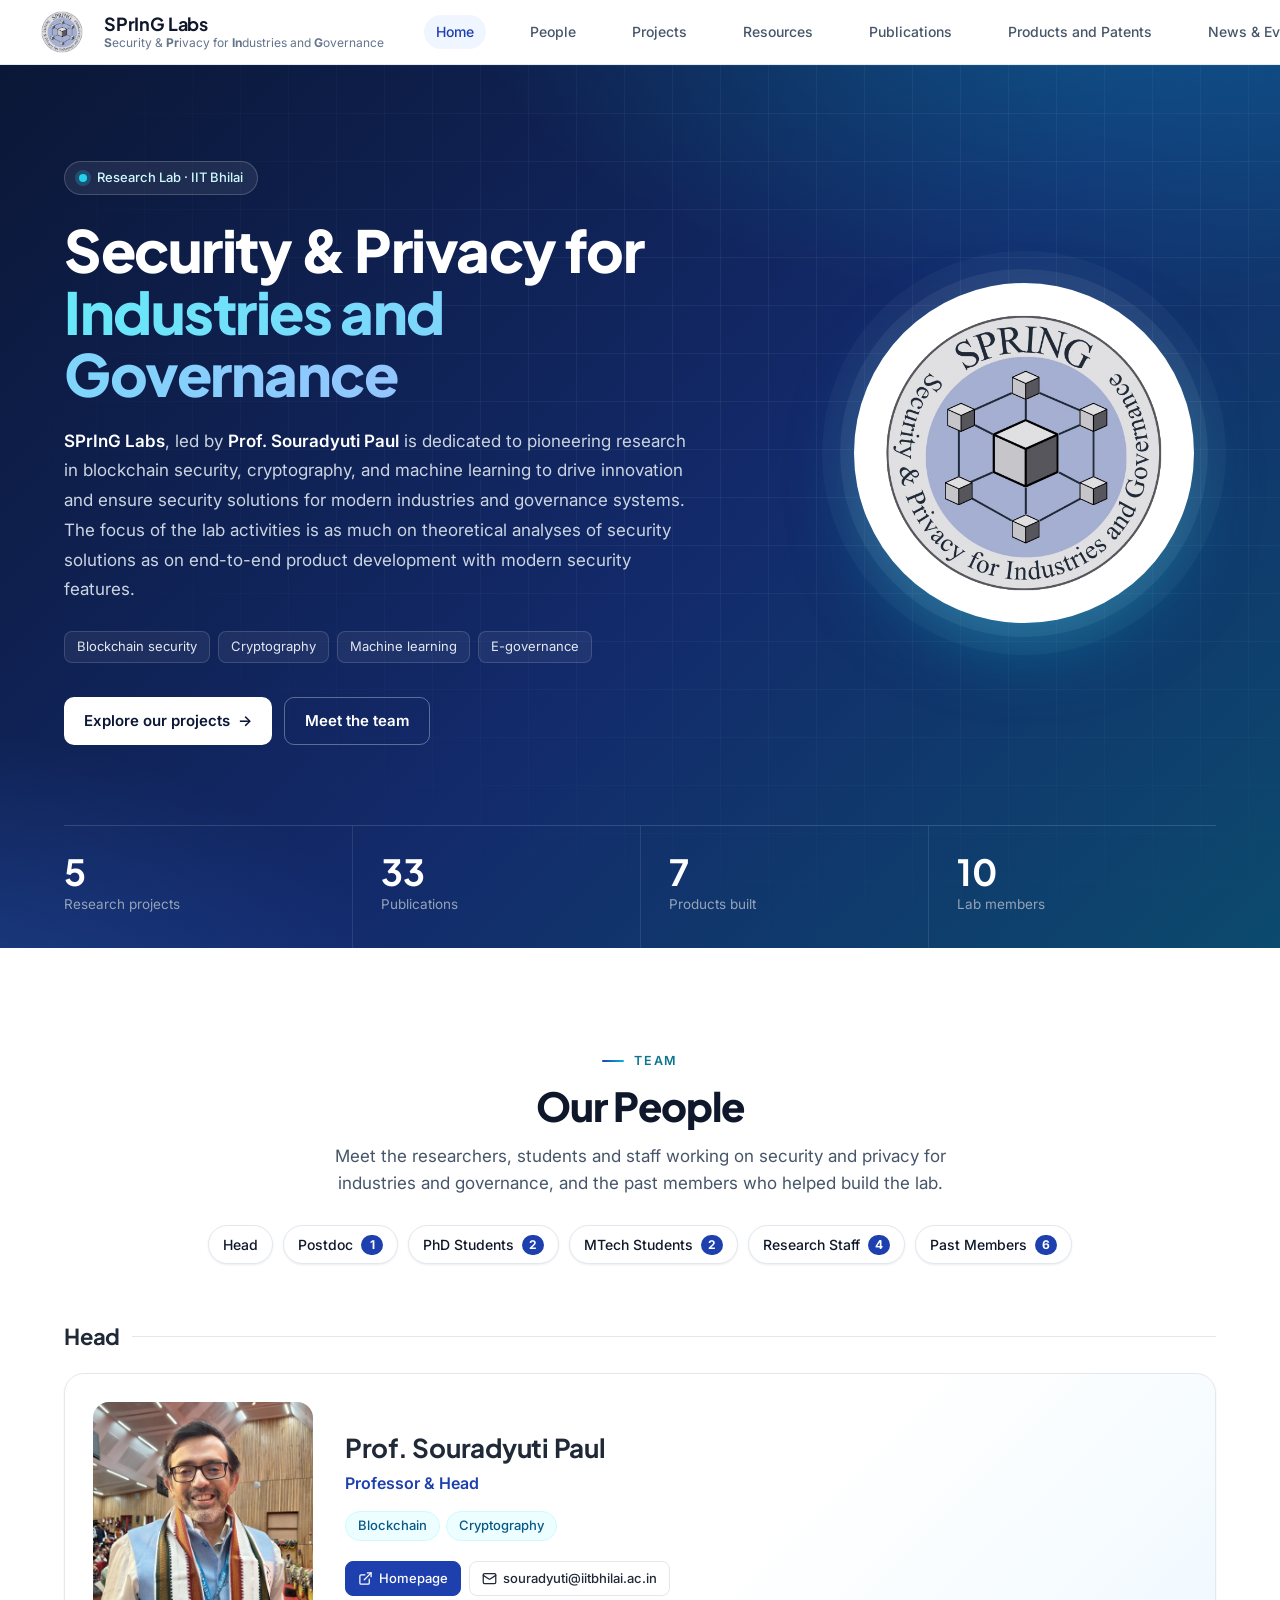
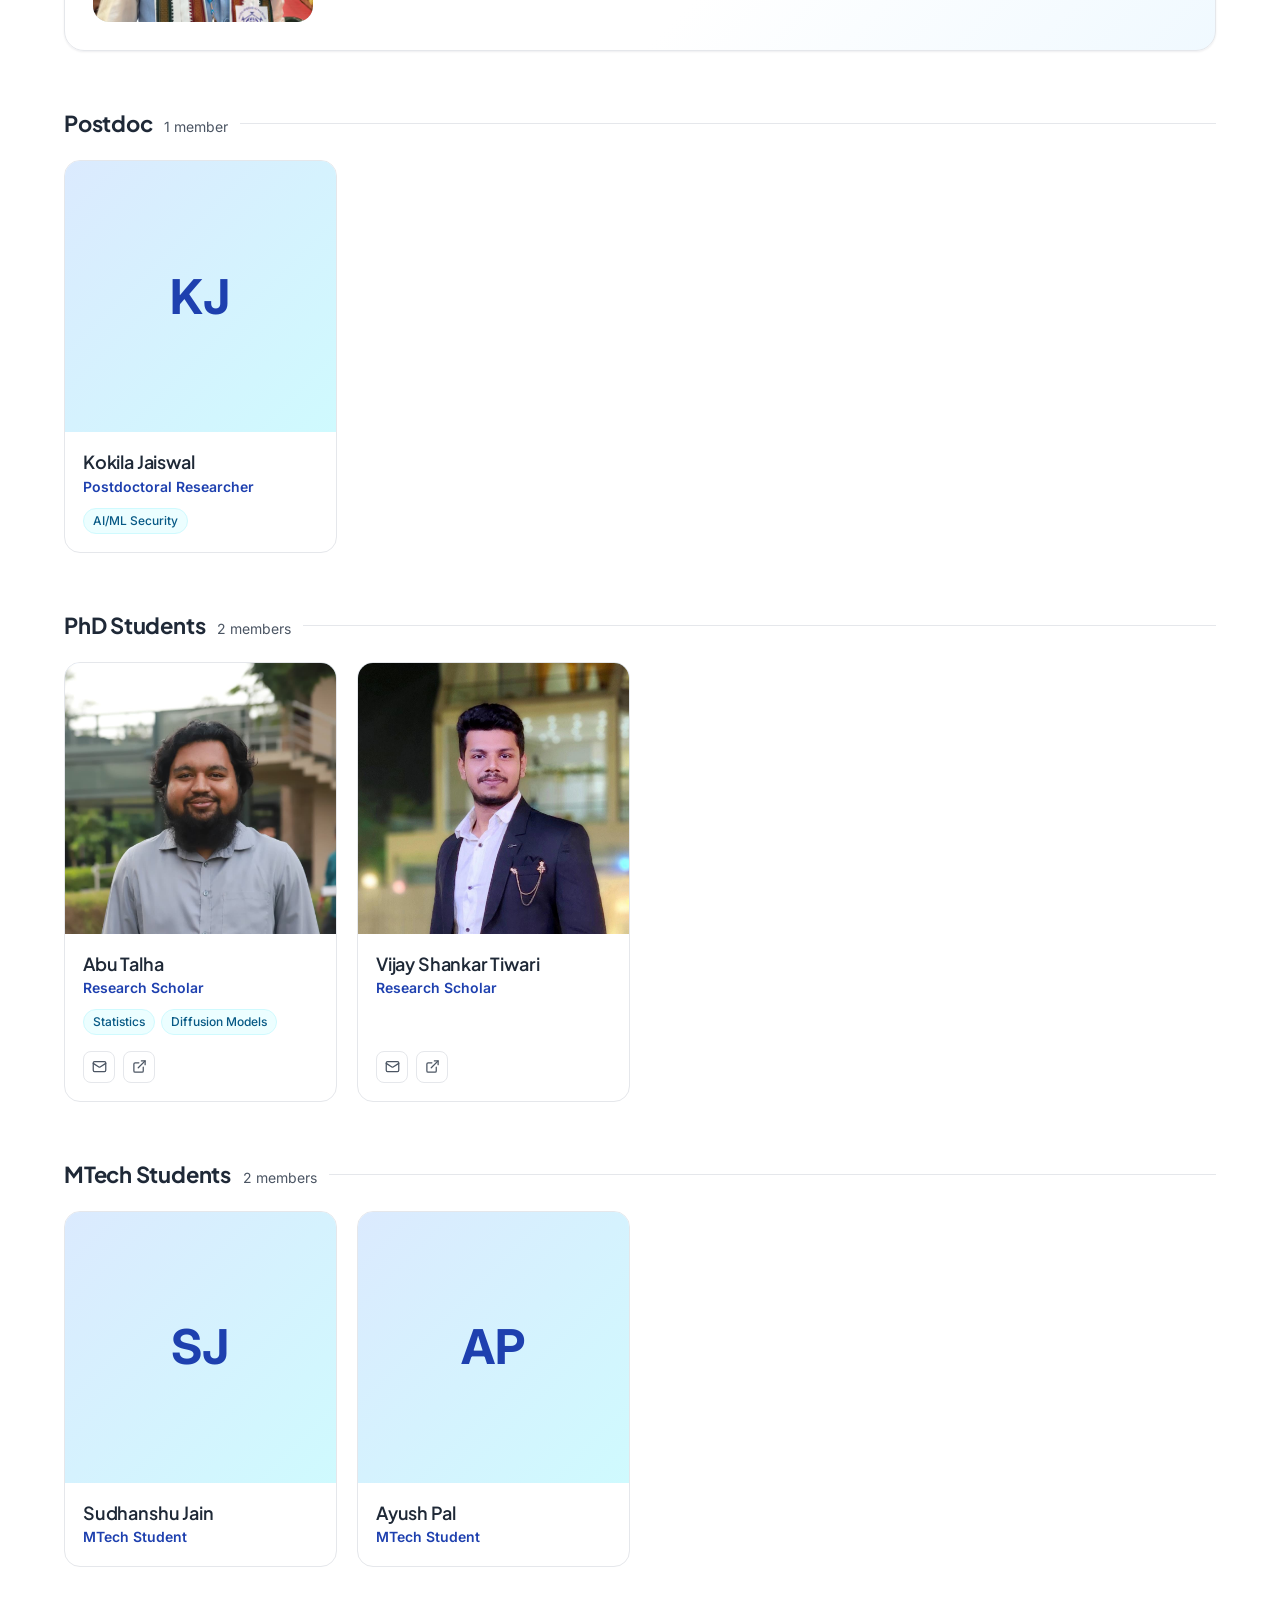
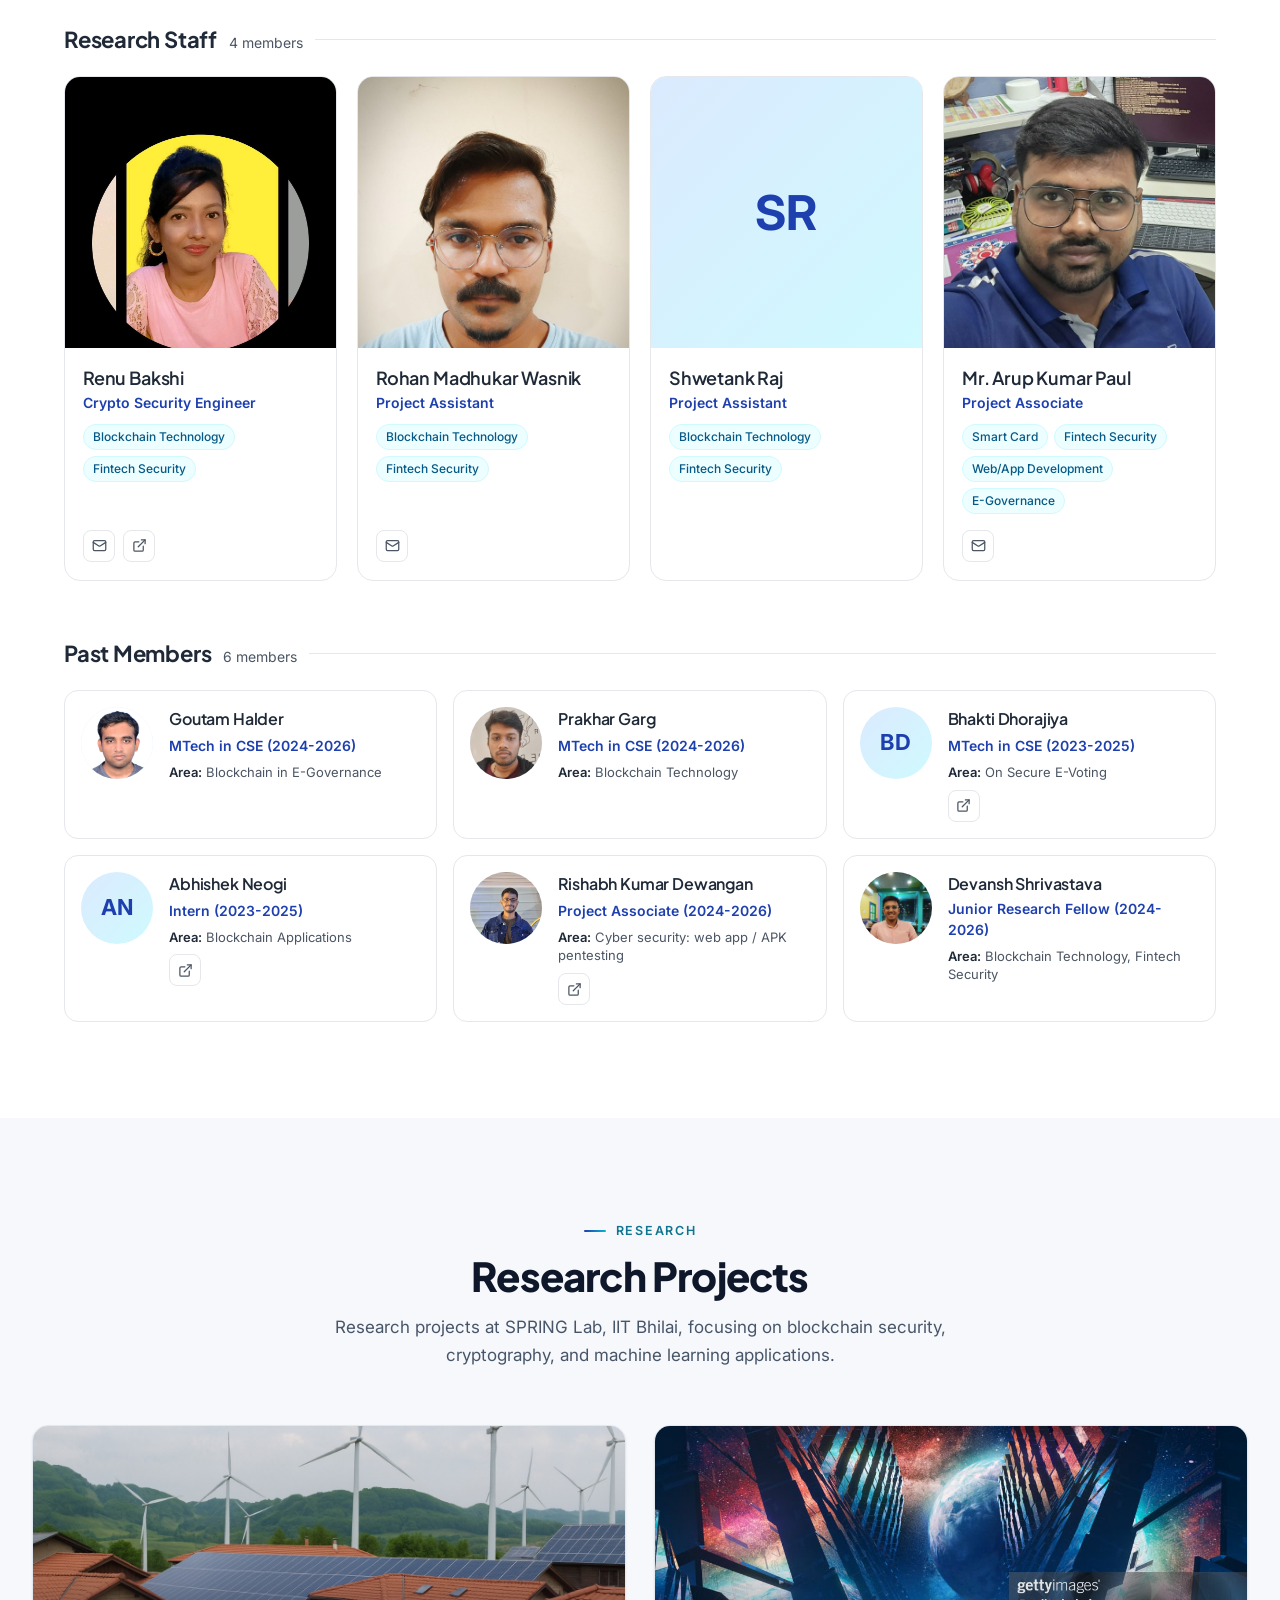
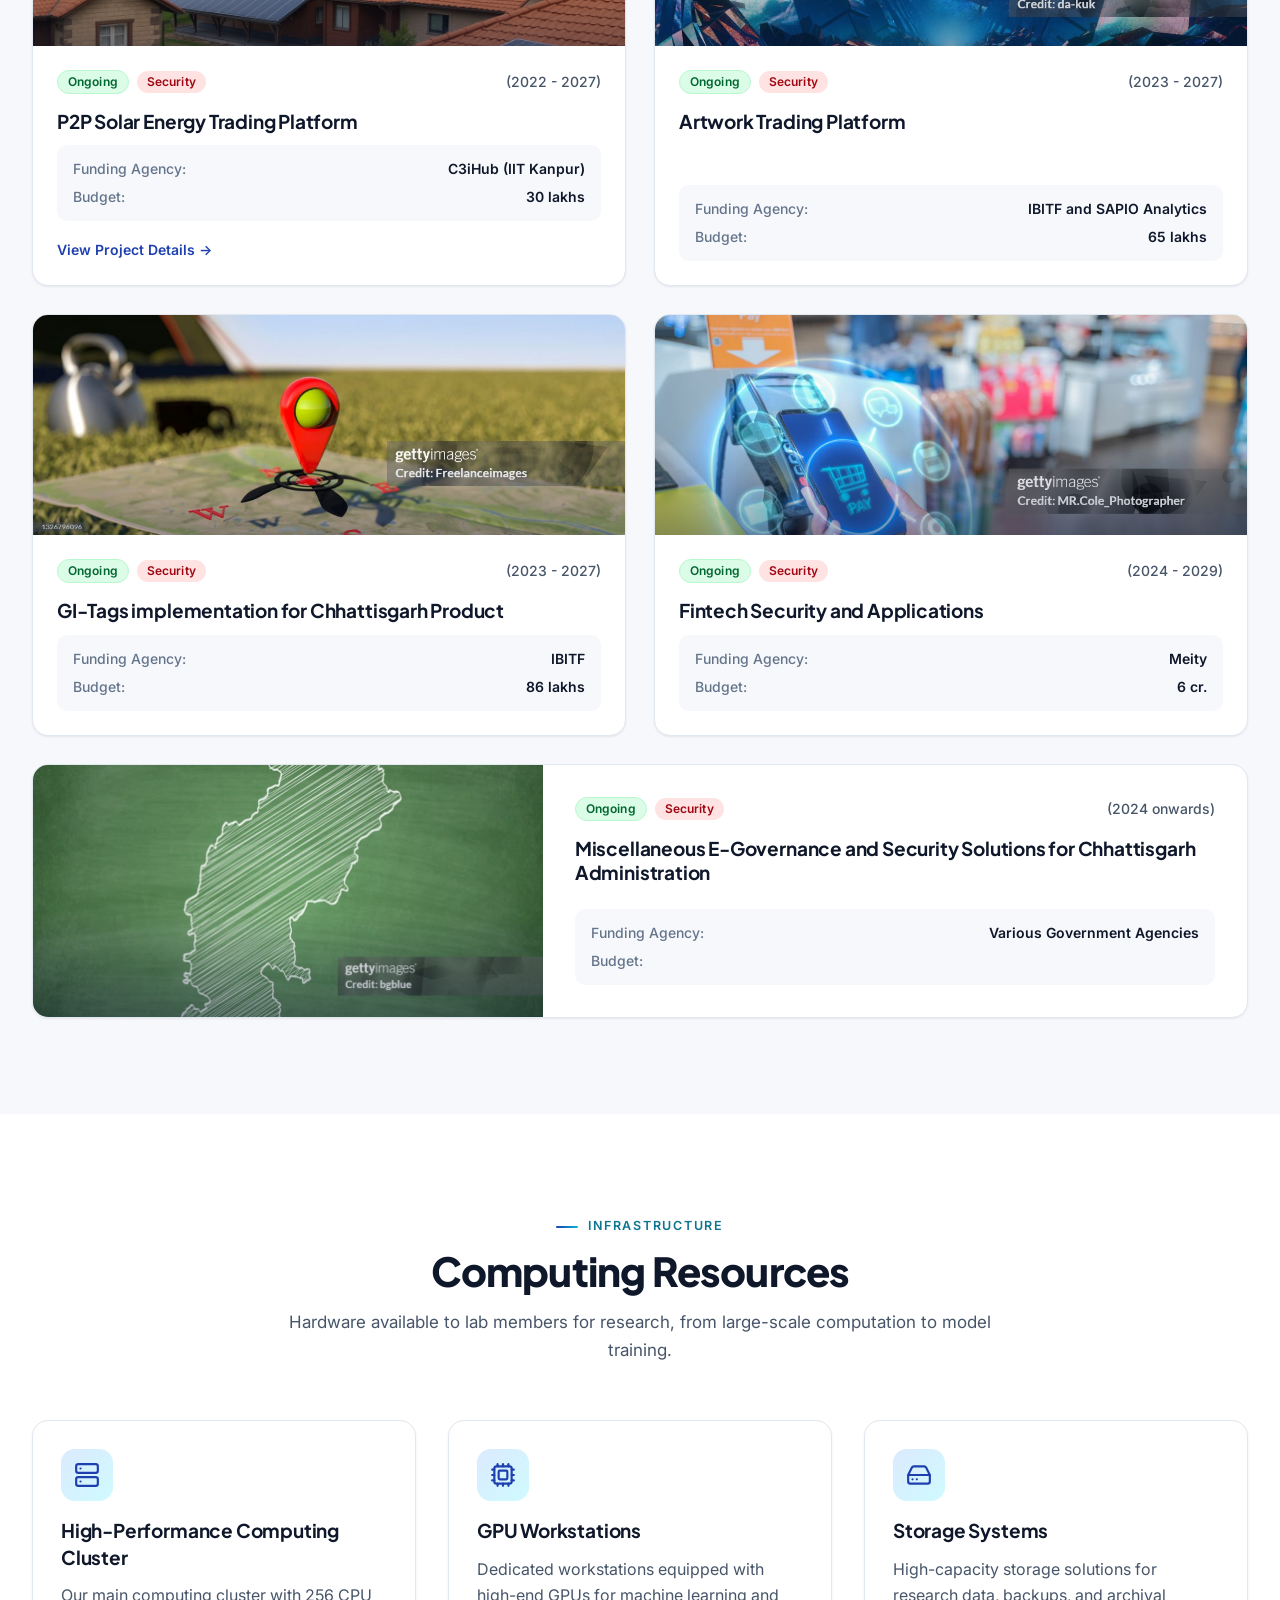
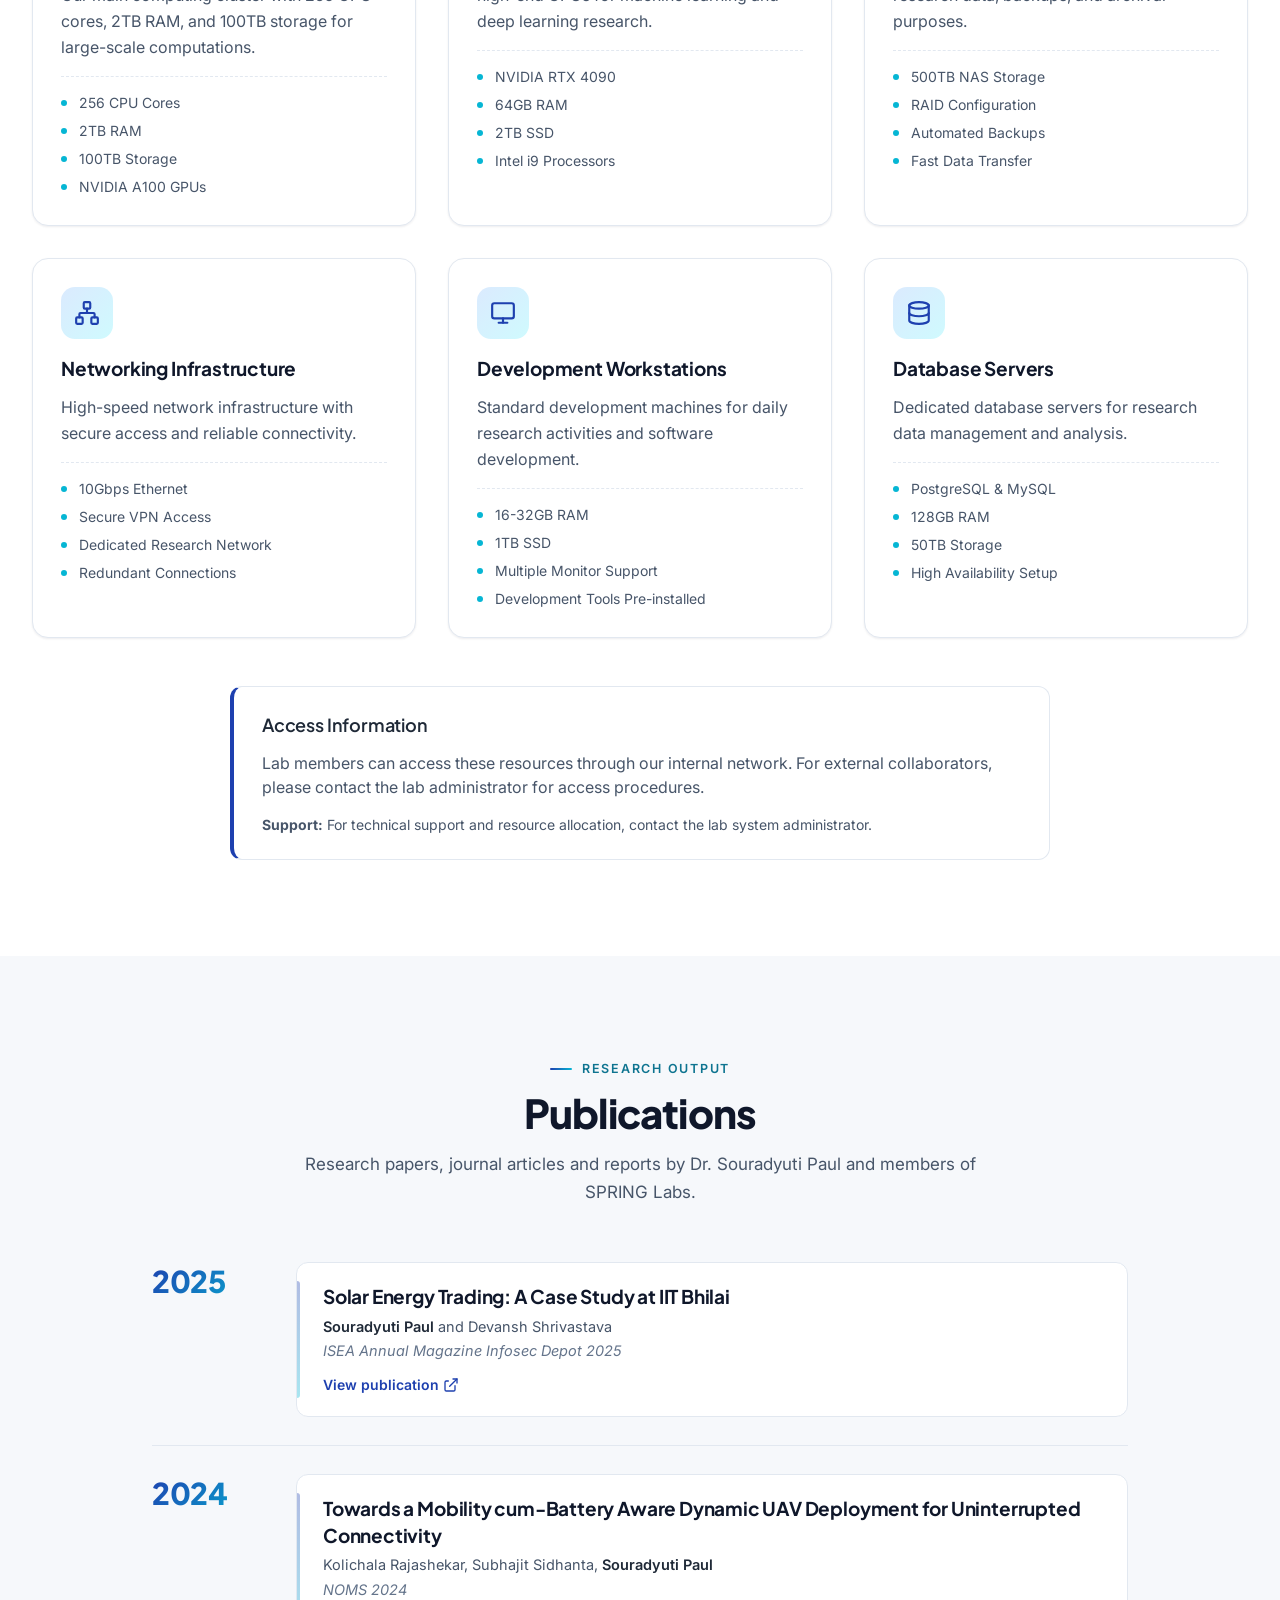
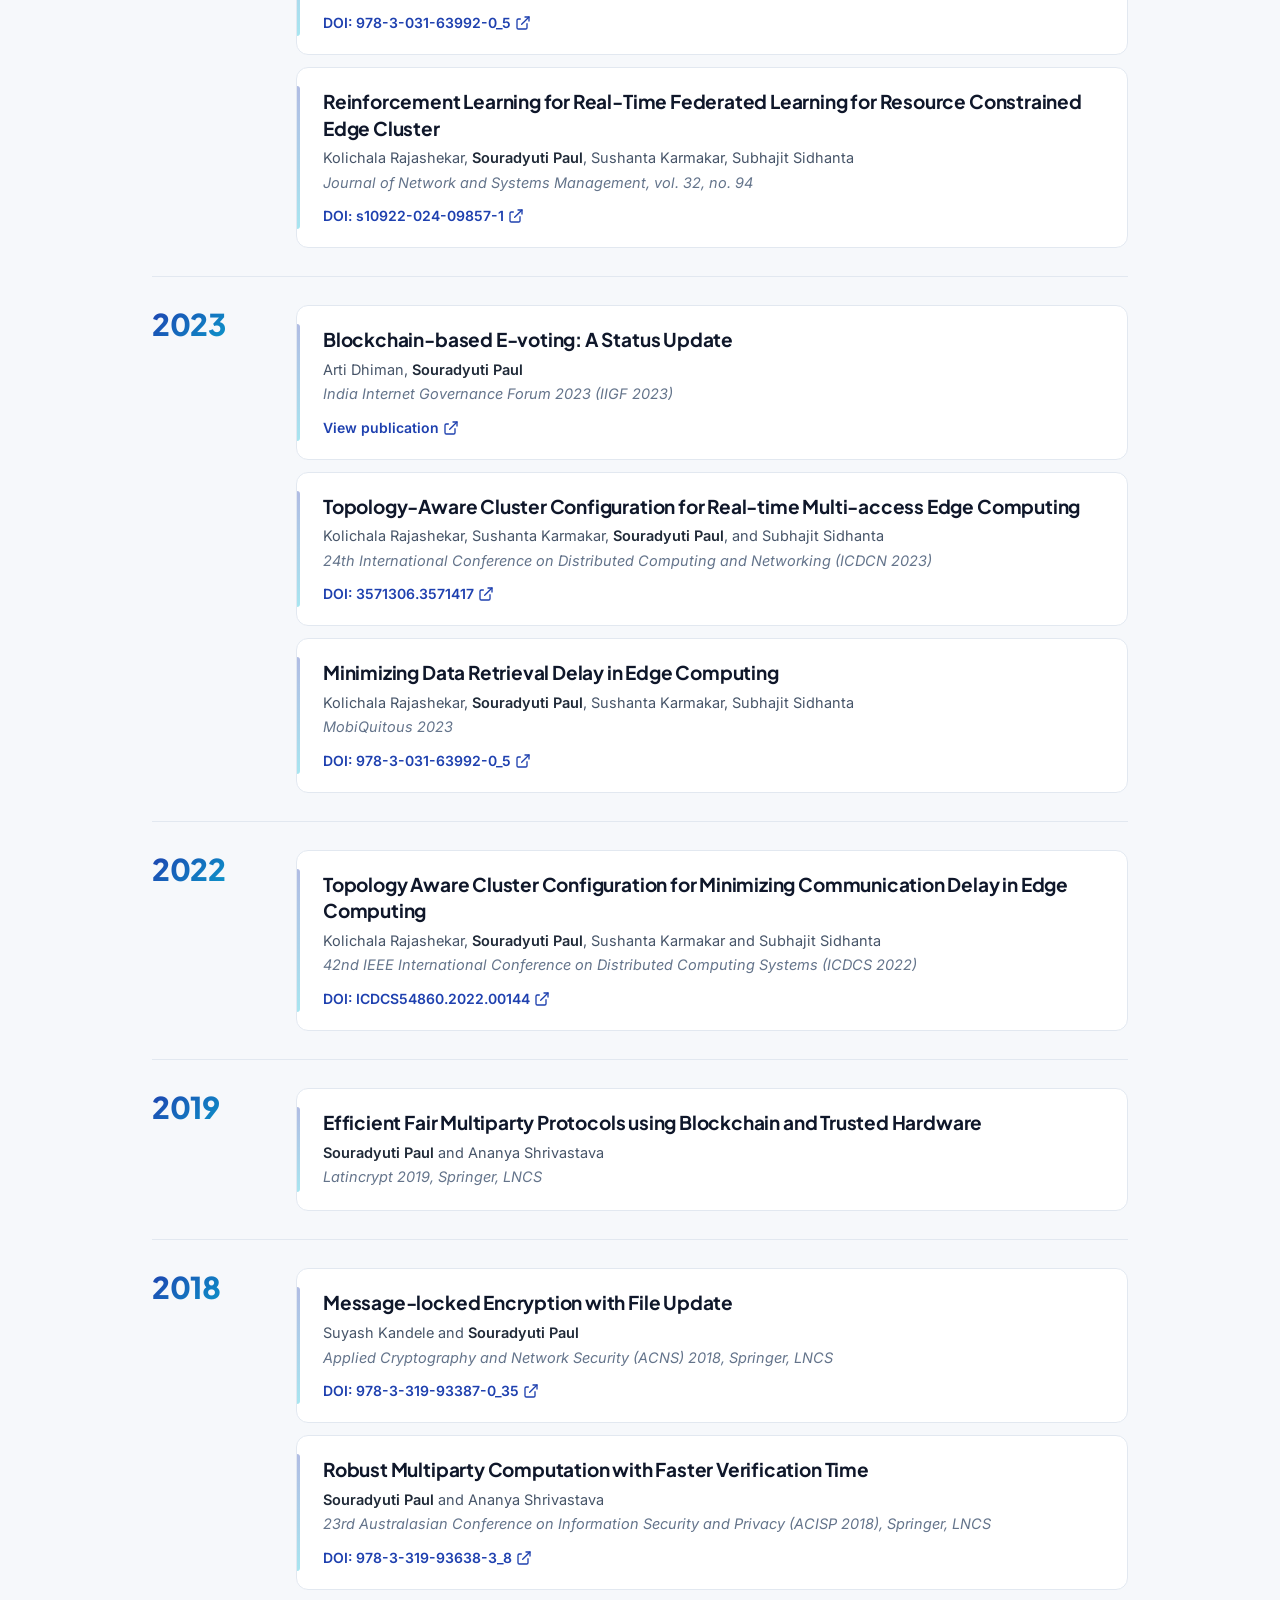
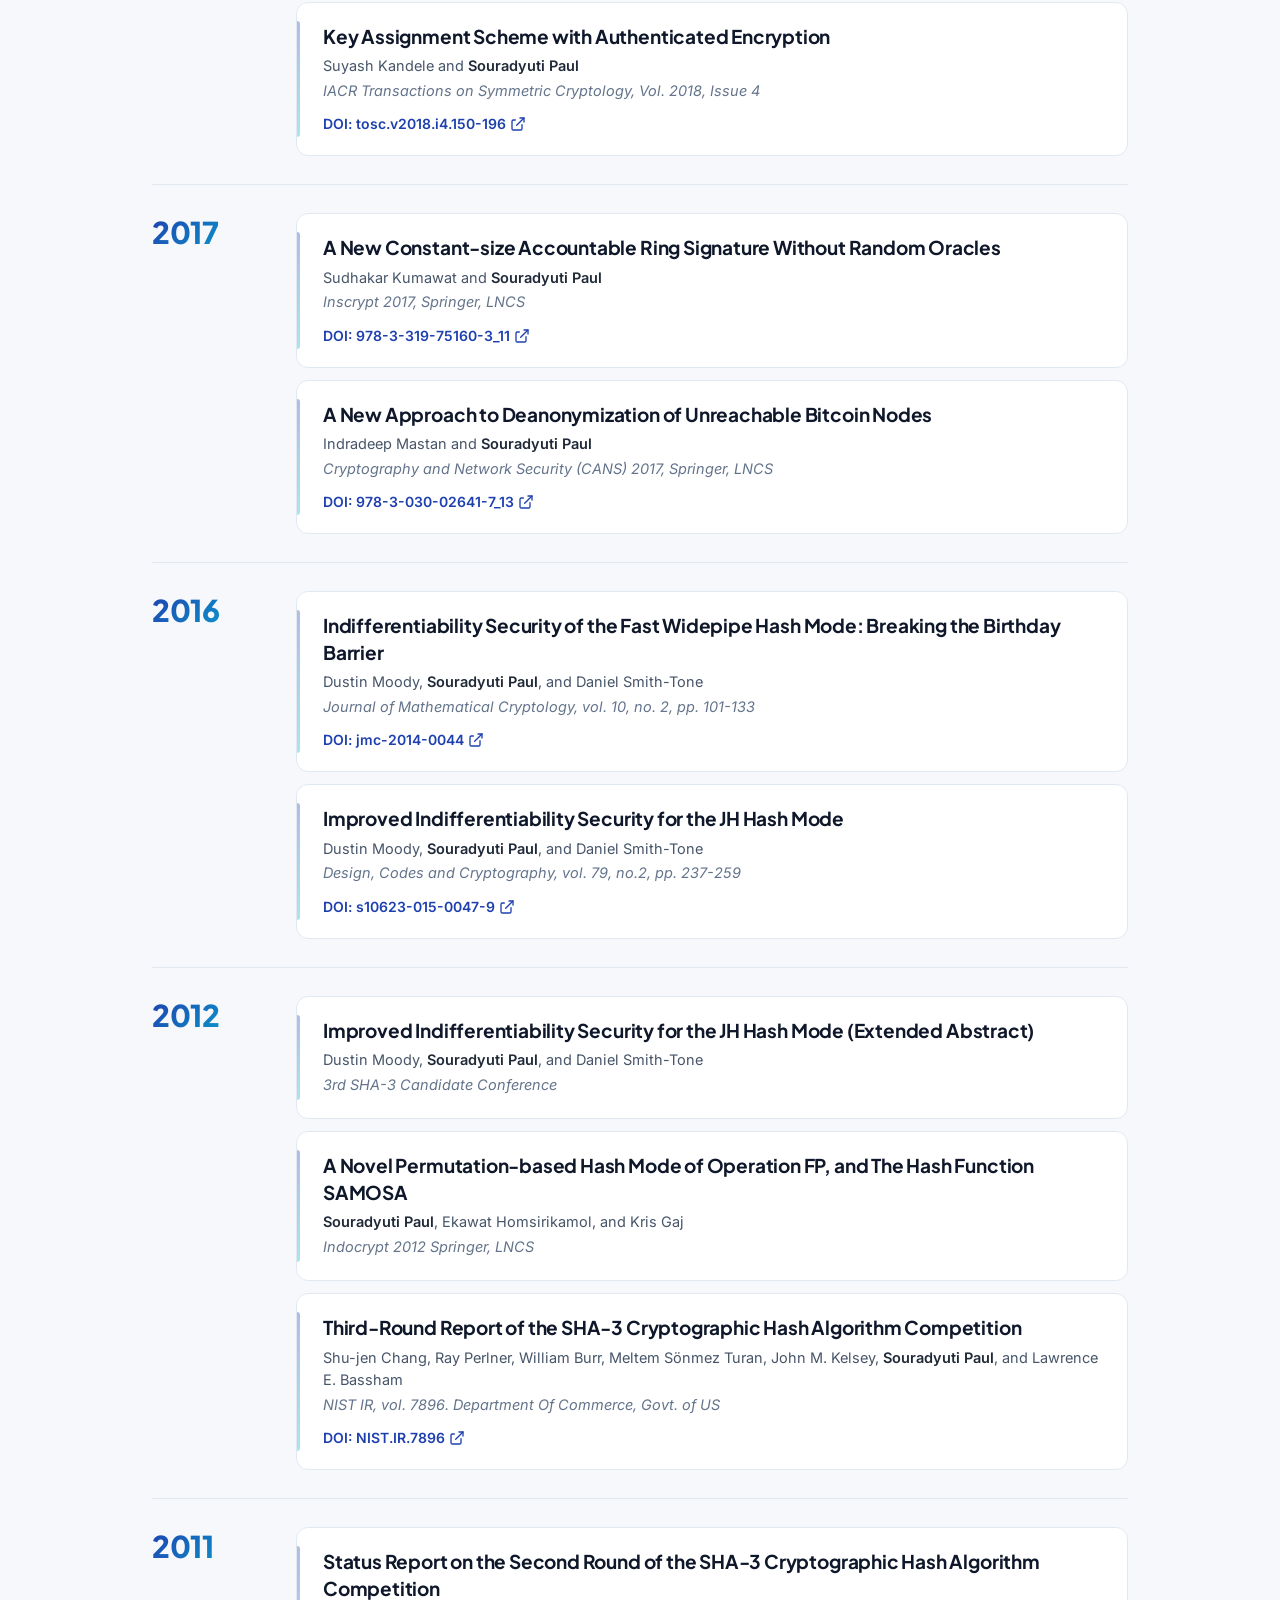
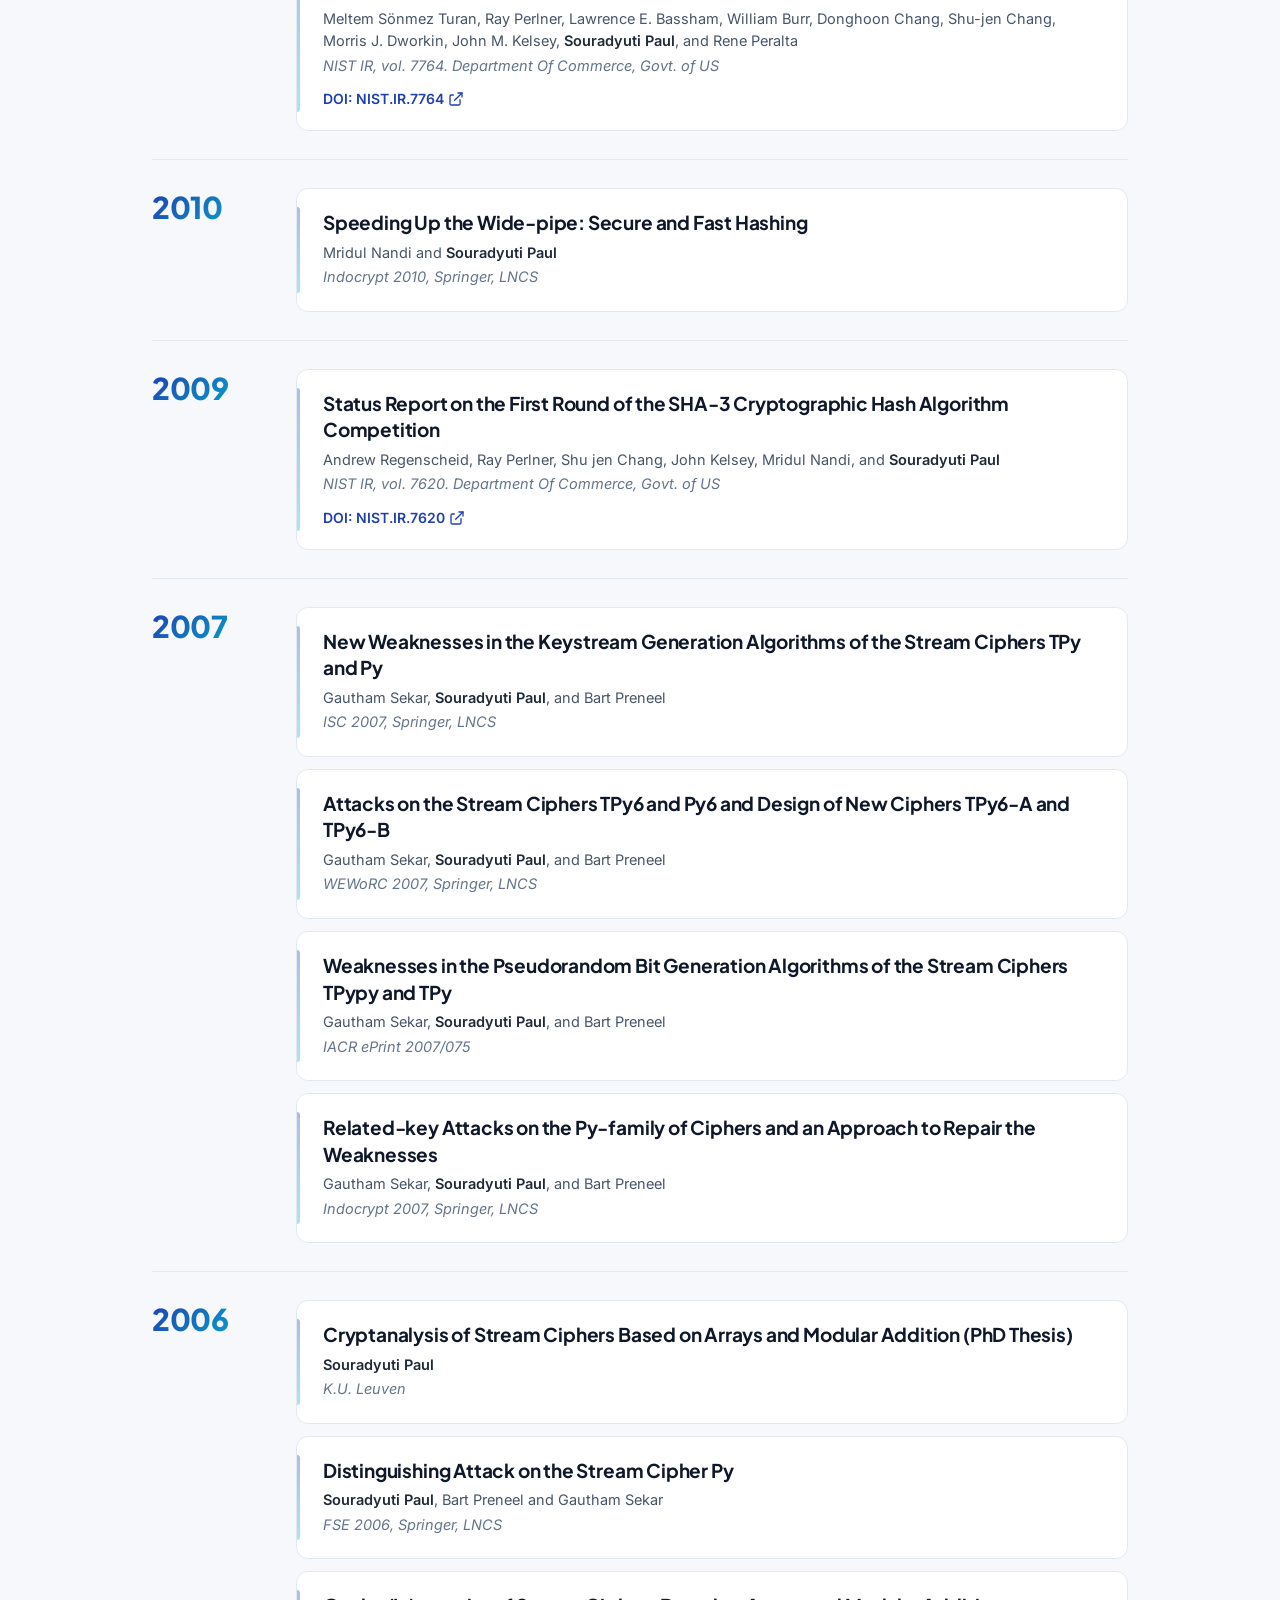
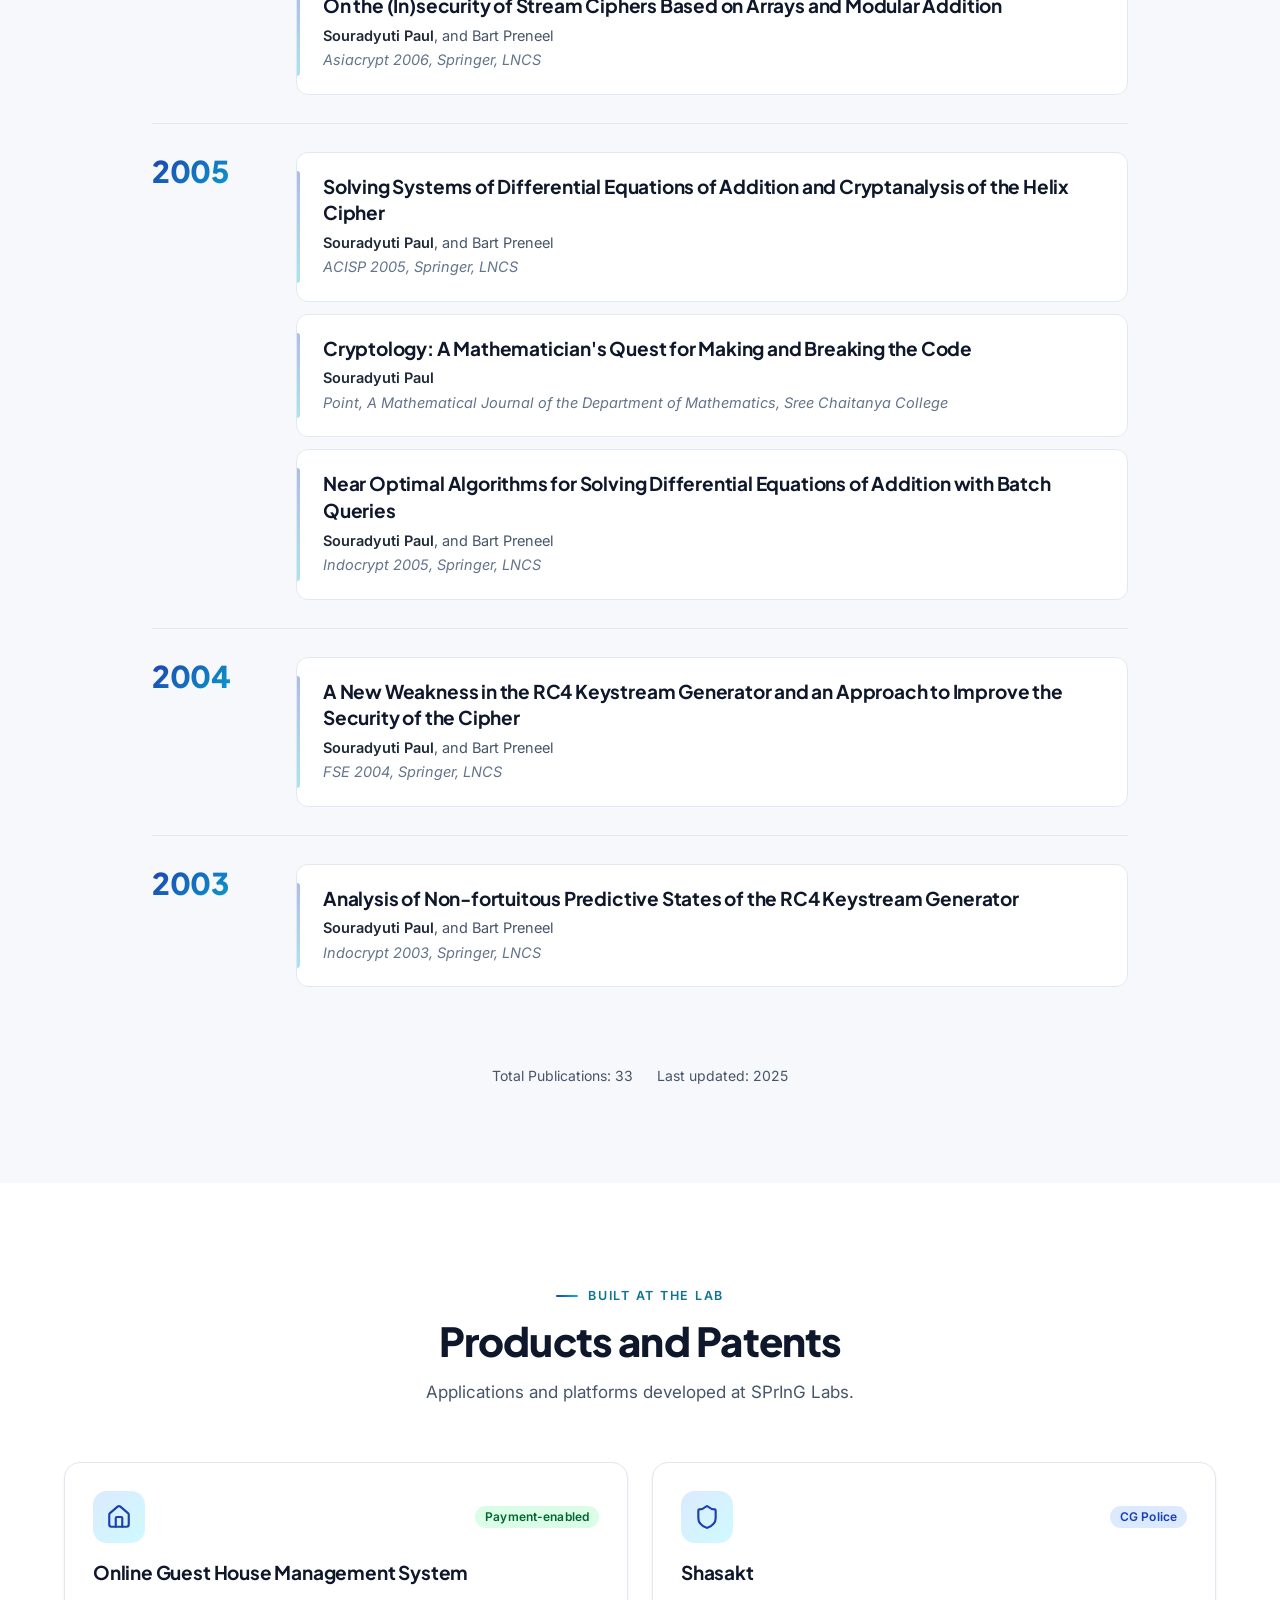
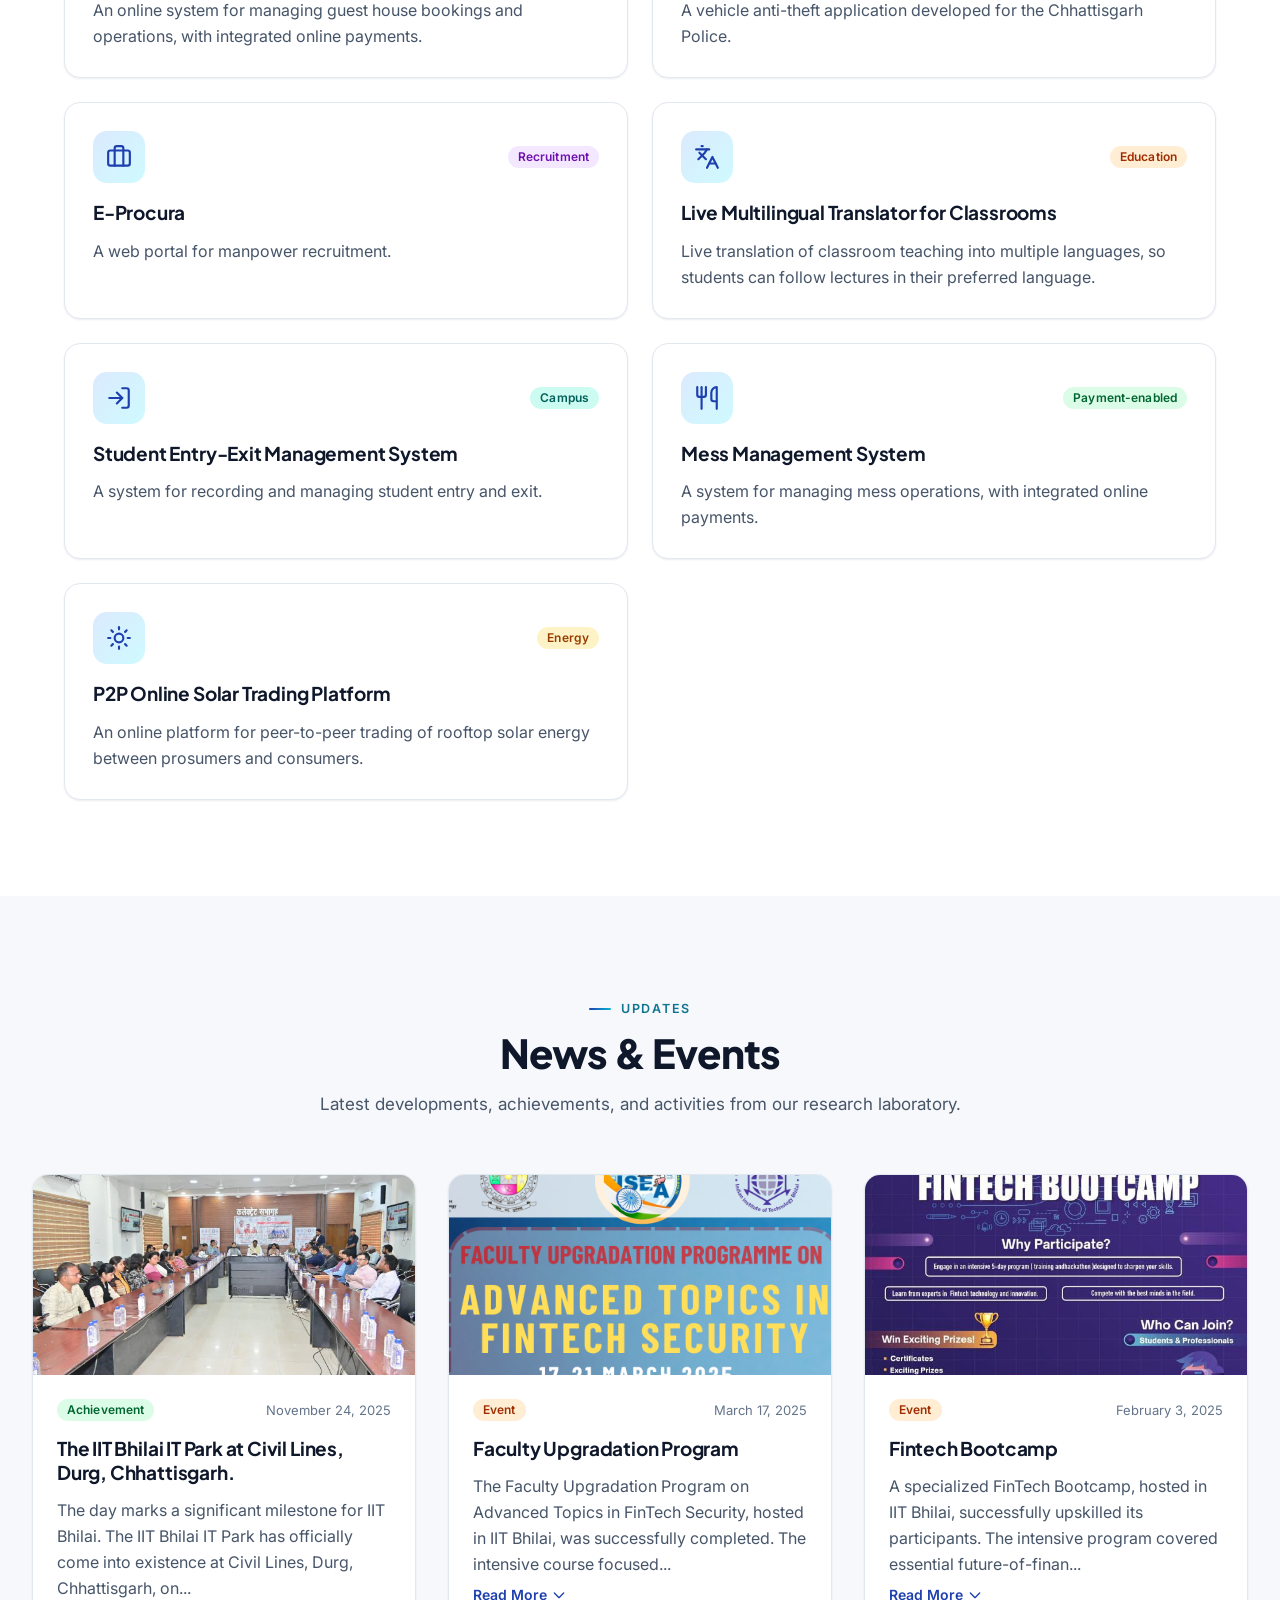
==== commit eeb90010: "Add Postdoc and MTech Students sections and new members - Postdoc: Kokila Jaiswal (AI/ML Security) -" ====
--- a/index.html
+++ b/index.html
@@ -135,8 +135,10 @@
       <p class="pp-lede">Meet the researchers, students and staff working on security and privacy for industries and governance, and the past members who helped build the lab.</p>
       <nav class="pp-jump" aria-label="People sections">
         <a href="#pi">Head</a>
+        <a href="#postdoc">Postdoc <span>1</span></a>
         <a href="#phd">PhD Students <span>2</span></a>
-        <a href="#staff">Research Staff <span>3</span></a>
+        <a href="#mtech">MTech Students <span>2</span></a>
+        <a href="#staff">Research Staff <span>4</span></a>
         <a href="#alumni">Past Members <span>6</span></a>
       </nav>
     </div>
@@ -169,6 +171,22 @@
       </article>
     </section>
 
+    <!-- ============ Postdoc ============ -->
+    <section class="pp-section" id="postdoc">
+      <div class="pp-head"><h2>Postdoc</h2><span class="pp-count">1 member</span></div>
+      <div class="pp-grid">
+
+        <article class="pp-card">
+          <div class="pp-photo pp-initials" role="img" aria-label="Kokila Jaiswal">KJ</div>
+          <div class="pp-card-body">
+            <div><h3>Kokila Jaiswal</h3><span class="pp-role">Postdoctoral Researcher</span></div>
+            <ul class="pp-tags" aria-label="Research topics"><li>AI/ML Security</li></ul>
+          </div>
+        </article>
+
+      </div>
+    </section>
+
     <!-- ============ PhD Students ============ -->
     <section class="pp-section" id="phd">
       <div class="pp-head"><h2>PhD Students</h2><span class="pp-count">2 members</span></div>
@@ -200,9 +218,31 @@
       </div>
     </section>
 
+    <!-- ============ MTech Students ============ -->
+    <section class="pp-section" id="mtech">
+      <div class="pp-head"><h2>MTech Students</h2><span class="pp-count">2 members</span></div>
+      <div class="pp-grid">
+
+        <article class="pp-card">
+          <div class="pp-photo pp-initials" role="img" aria-label="Sudhanshu Jain">SJ</div>
+          <div class="pp-card-body">
+            <div><h3>Sudhanshu Jain</h3><span class="pp-role">MTech Student</span></div>
+          </div>
+        </article>
+
+        <article class="pp-card">
+          <div class="pp-photo pp-initials" role="img" aria-label="Ayush Pal">AP</div>
+          <div class="pp-card-body">
+            <div><h3>Ayush Pal</h3><span class="pp-role">MTech Student</span></div>
+          </div>
+        </article>
+
+      </div>
+    </section>
+
     <!-- ============ Research Staff ============ -->
     <section class="pp-section" id="staff">
-      <div class="pp-head"><h2>Research Staff</h2><span class="pp-count">3 members</span></div>
+      <div class="pp-head"><h2>Research Staff</h2><span class="pp-count">4 members</span></div>
       <div class="pp-grid">
 
         <article class="pp-card">
@@ -225,6 +265,14 @@
             <div class="pp-actions">
               <a class="pp-icon" href="mailto:wasnikrohan853@gmail.com" title="wasnikrohan853@gmail.com" aria-label="Email Rohan Madhukar Wasnik"><svg viewBox="0 0 24 24" fill="none" stroke="currentColor" stroke-width="2" stroke-linecap="round" stroke-linejoin="round" aria-hidden="true"><rect width="20" height="16" x="2" y="4" rx="2"/><path d="m22 7-8.97 5.7a1.94 1.94 0 0 1-2.06 0L2 7"/></svg></a>
             </div>
+          </div>
+        </article>
+
+        <article class="pp-card">
+          <div class="pp-photo pp-initials" role="img" aria-label="Shwetank Raj">SR</div>
+          <div class="pp-card-body">
+            <div><h3>Shwetank Raj</h3><span class="pp-role">Project Assistant</span></div>
+            <ul class="pp-tags" aria-label="Research topics"><li>Blockchain Technology</li><li>Fintech Security</li></ul>
           </div>
         </article>
 
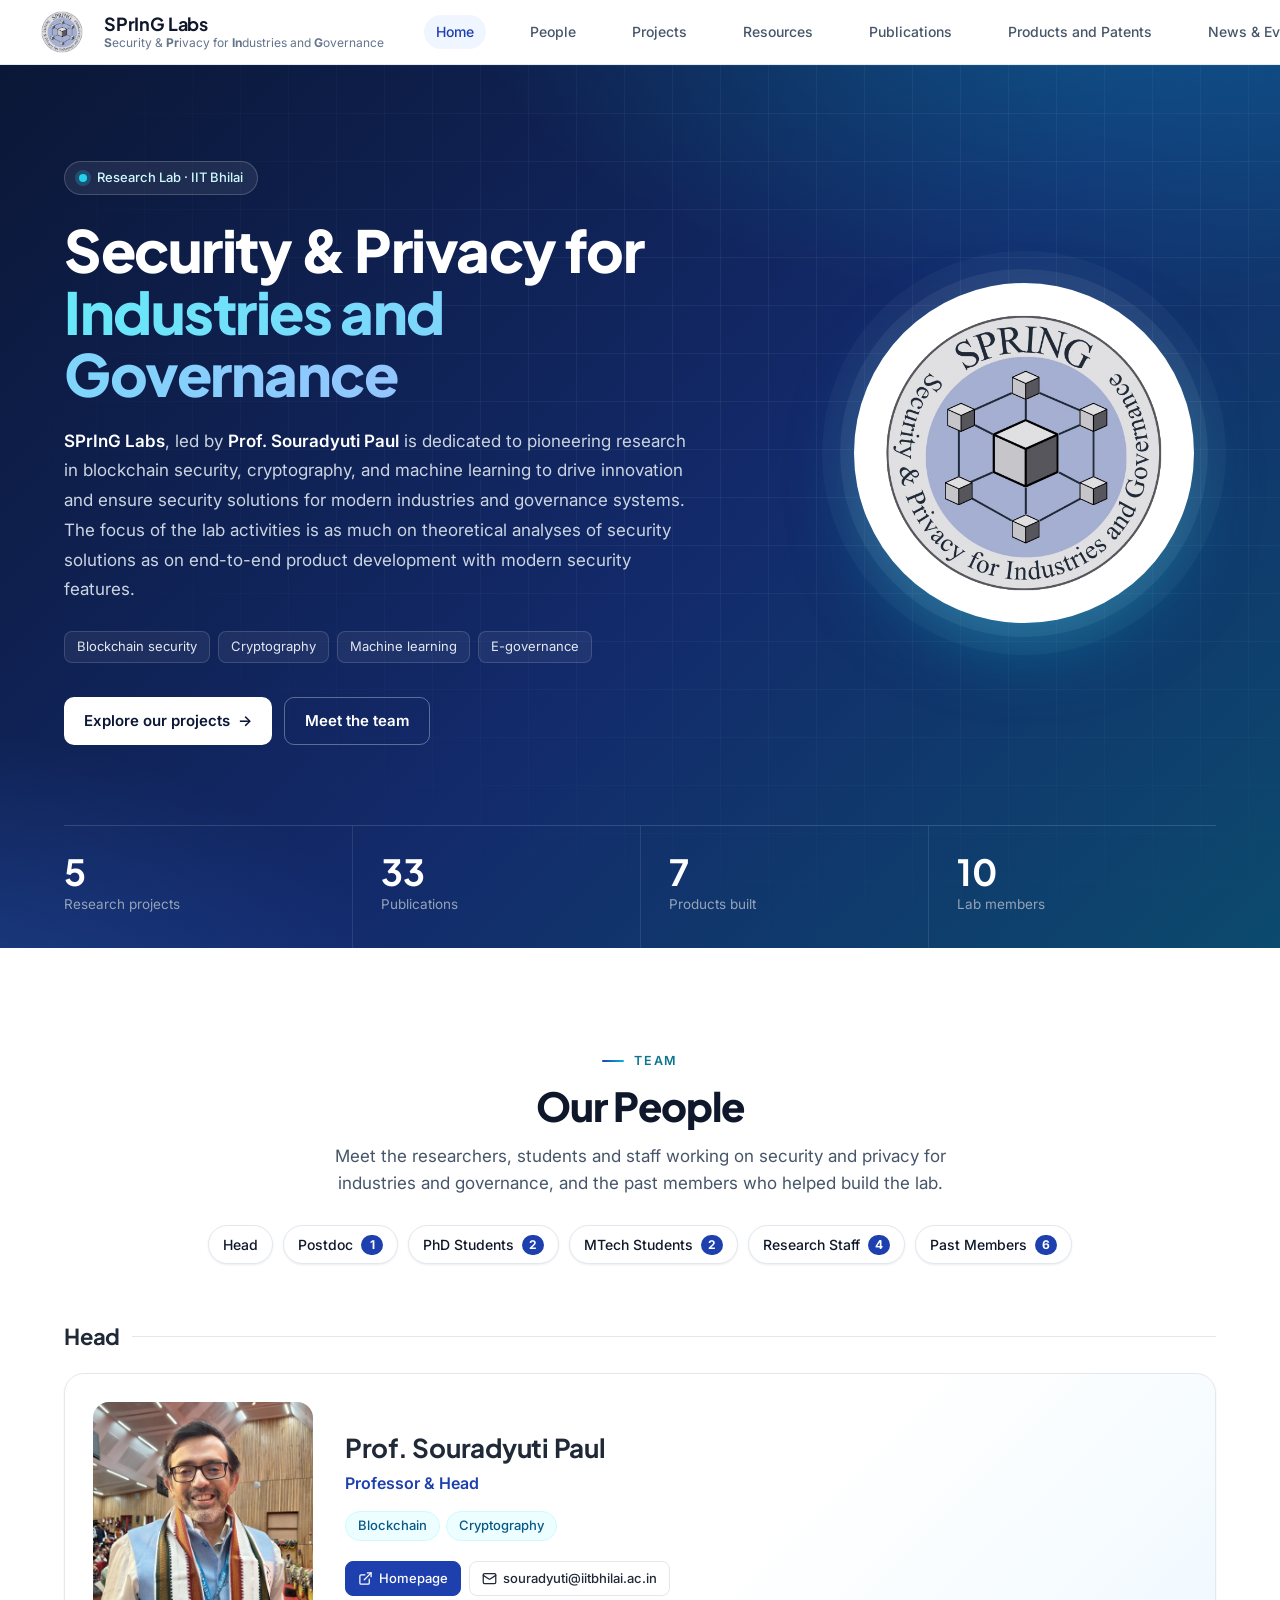
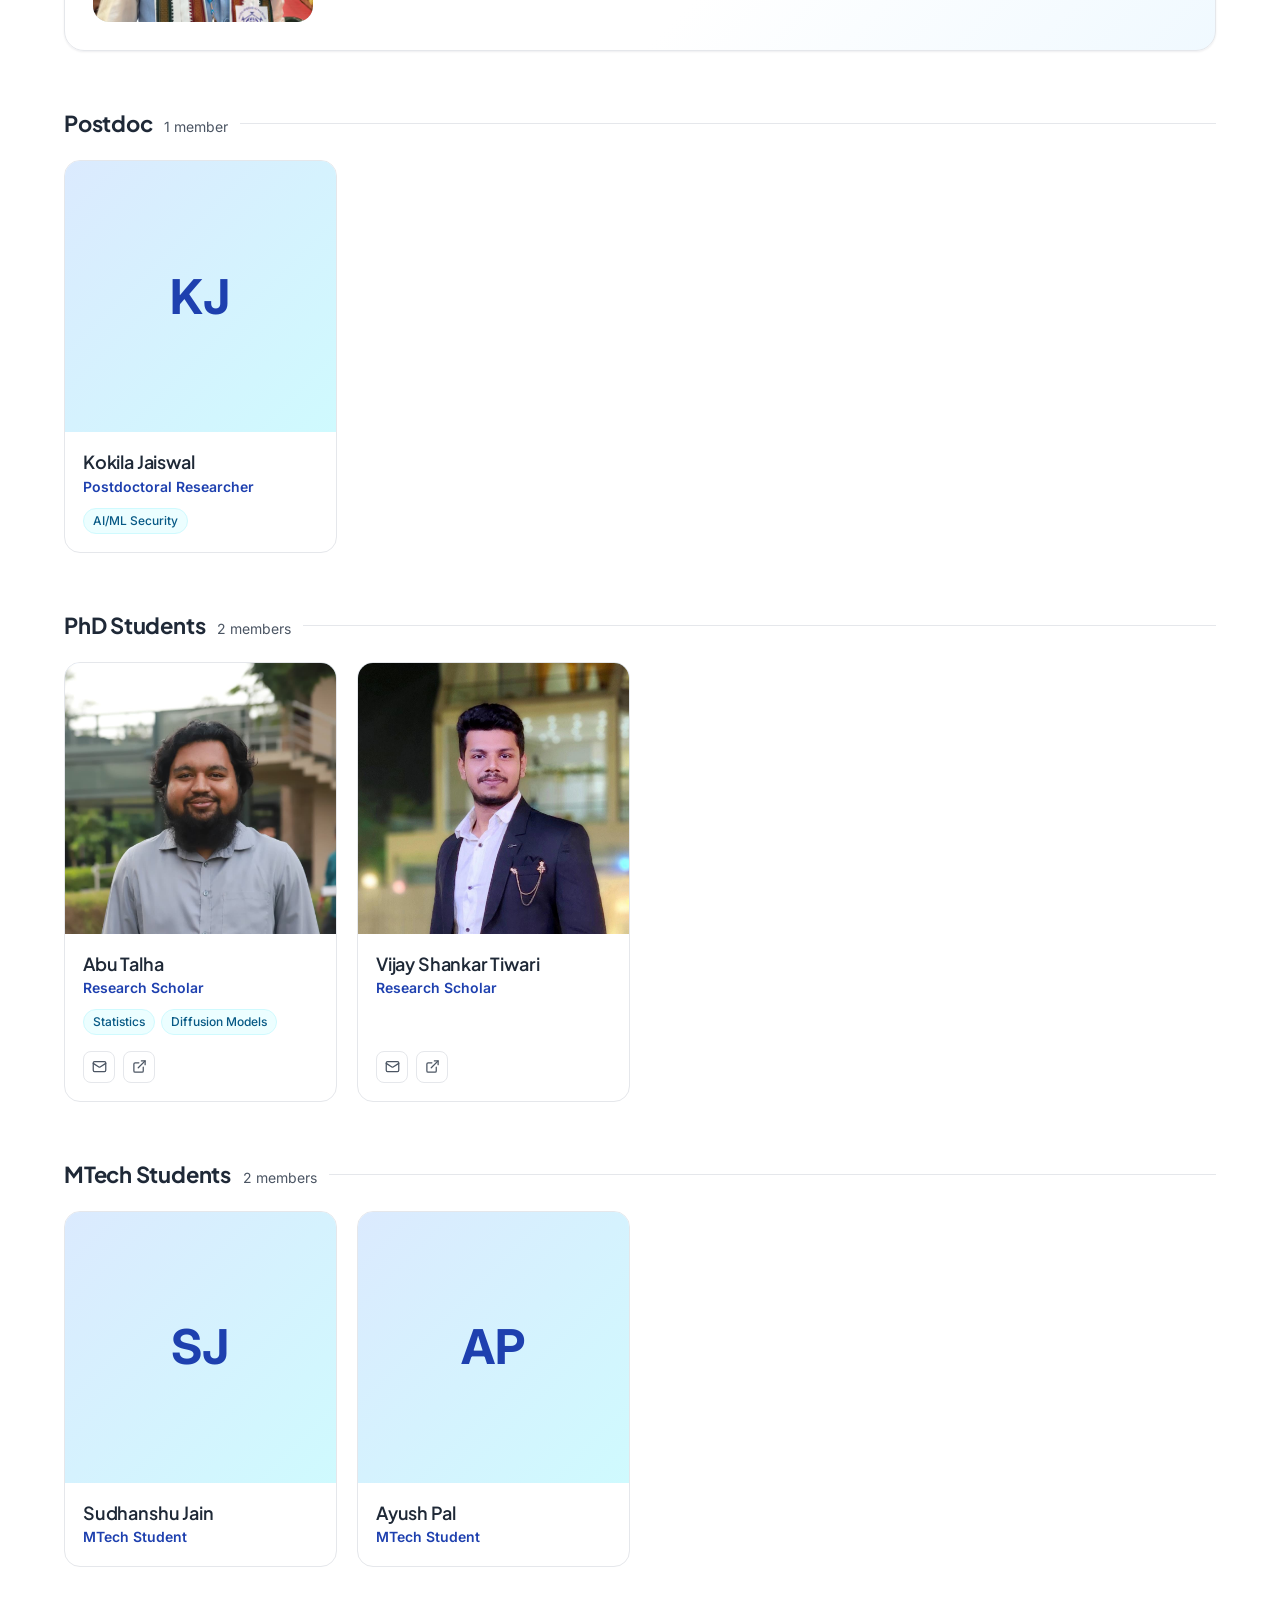
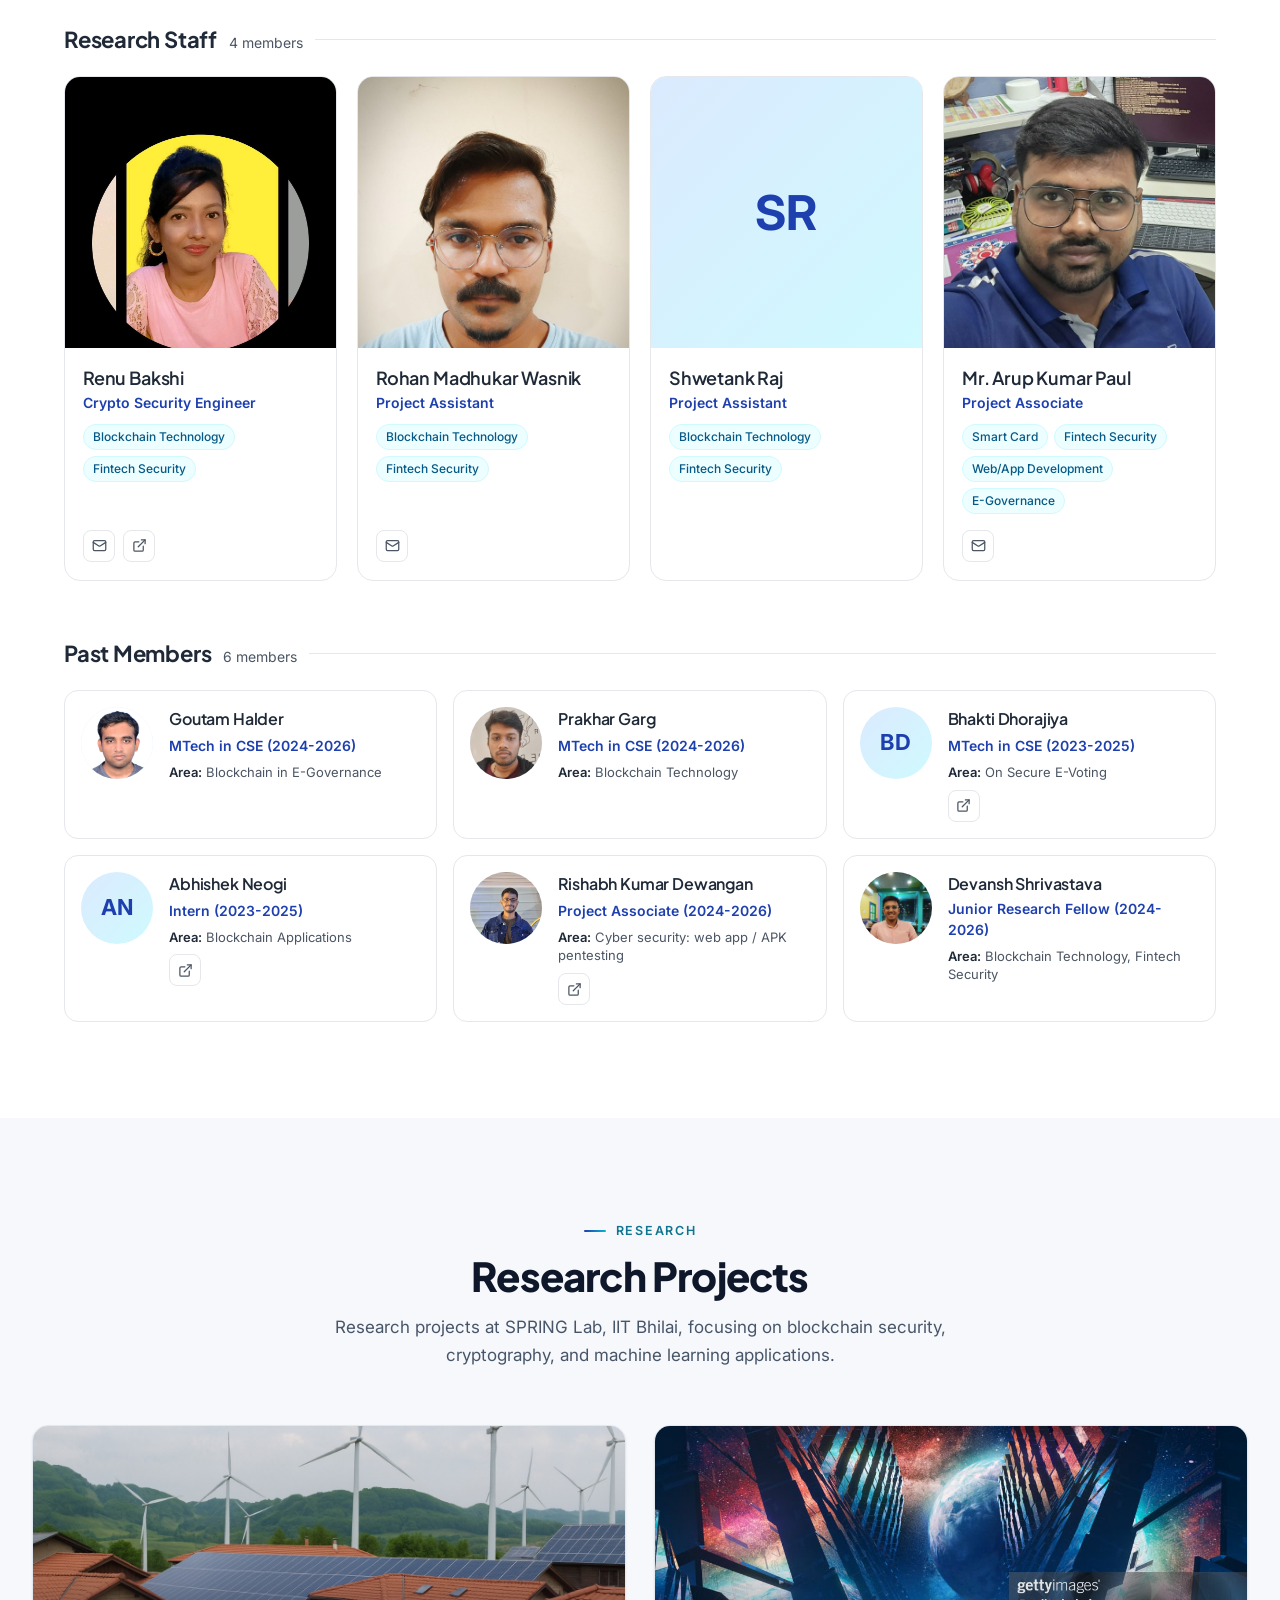
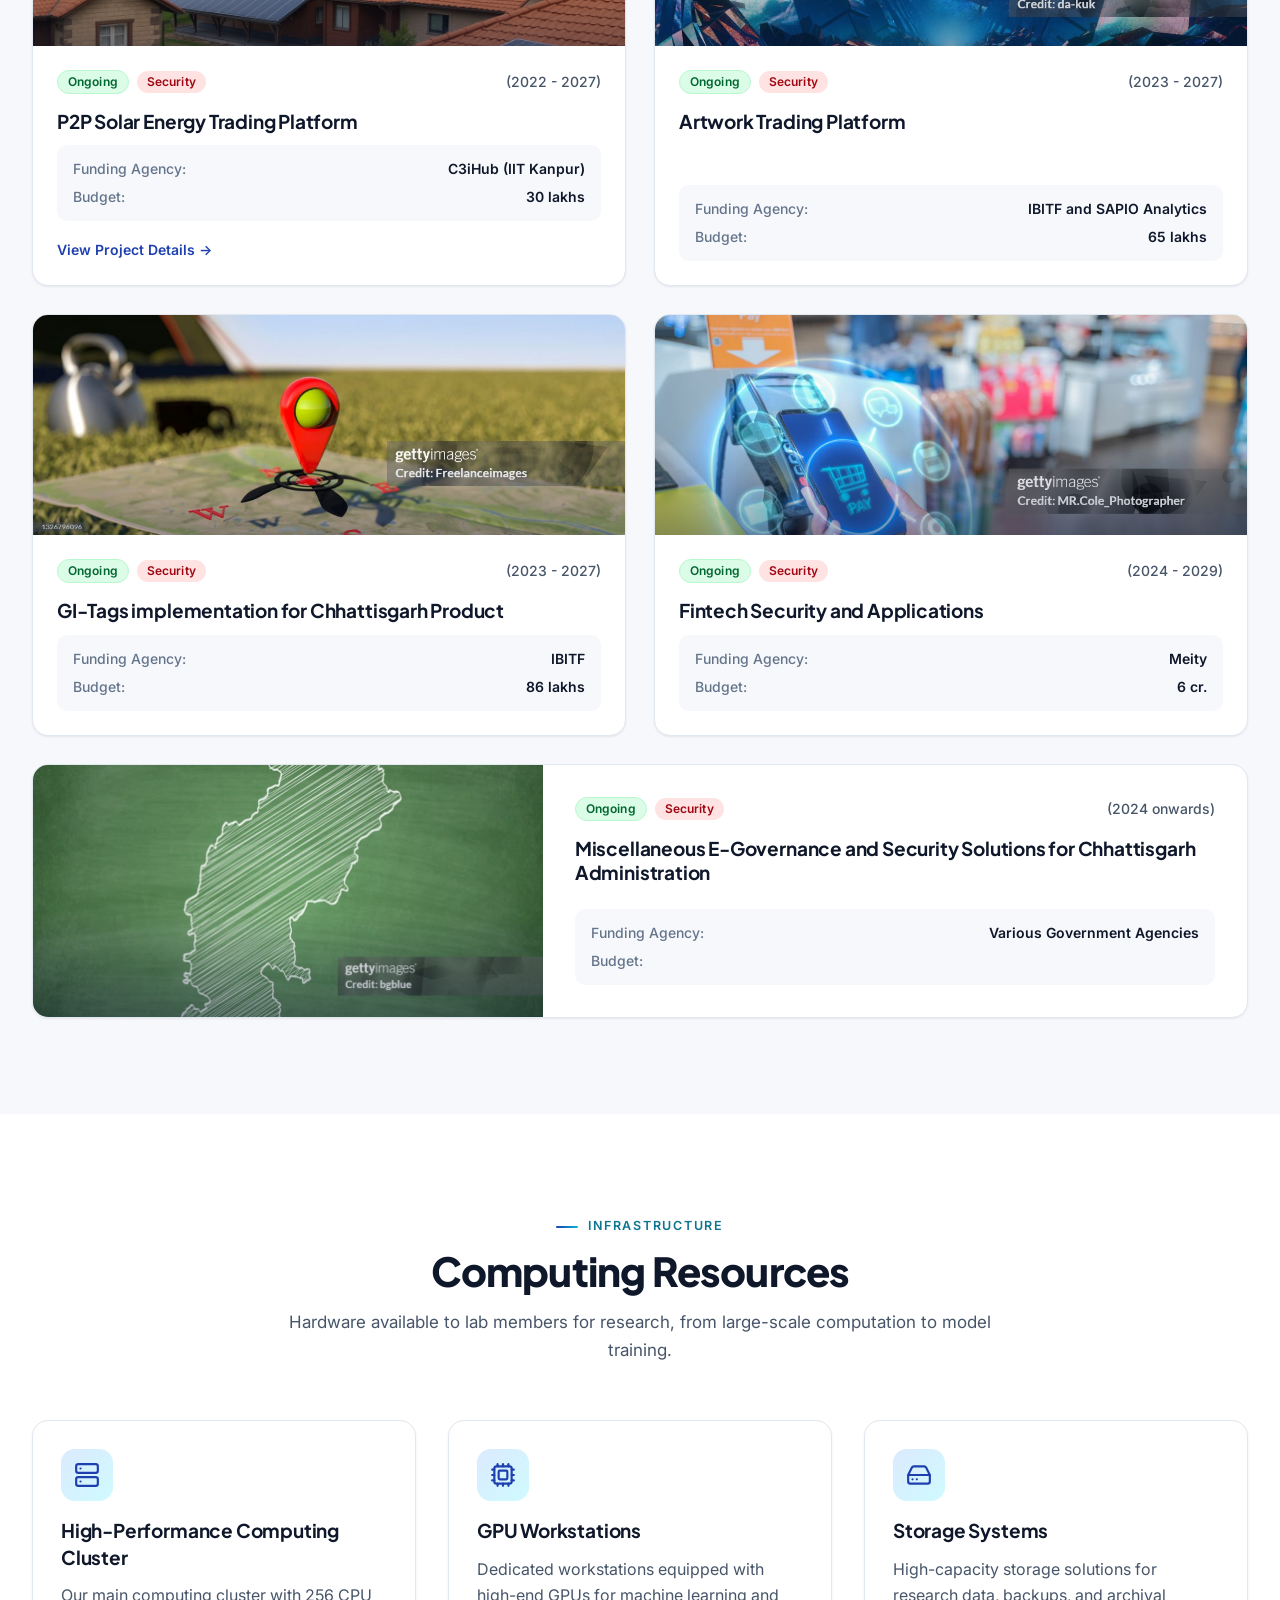
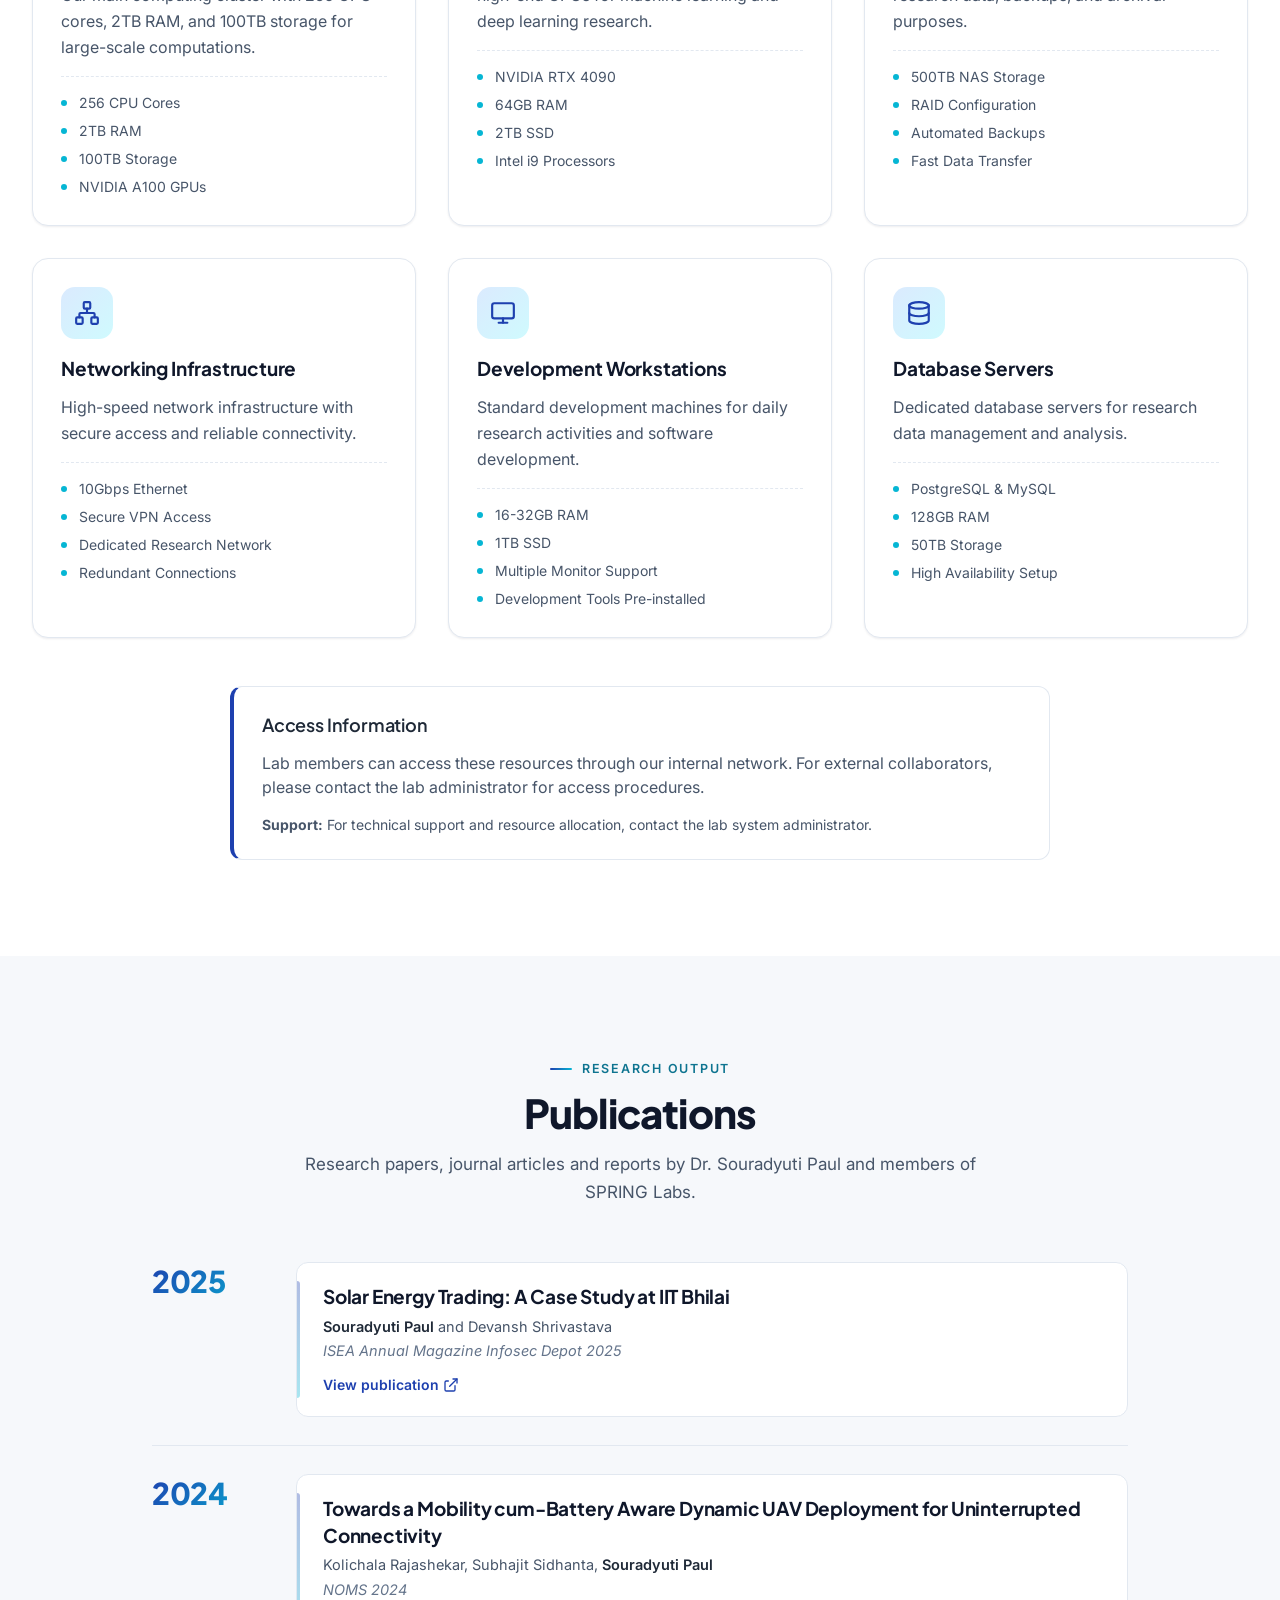
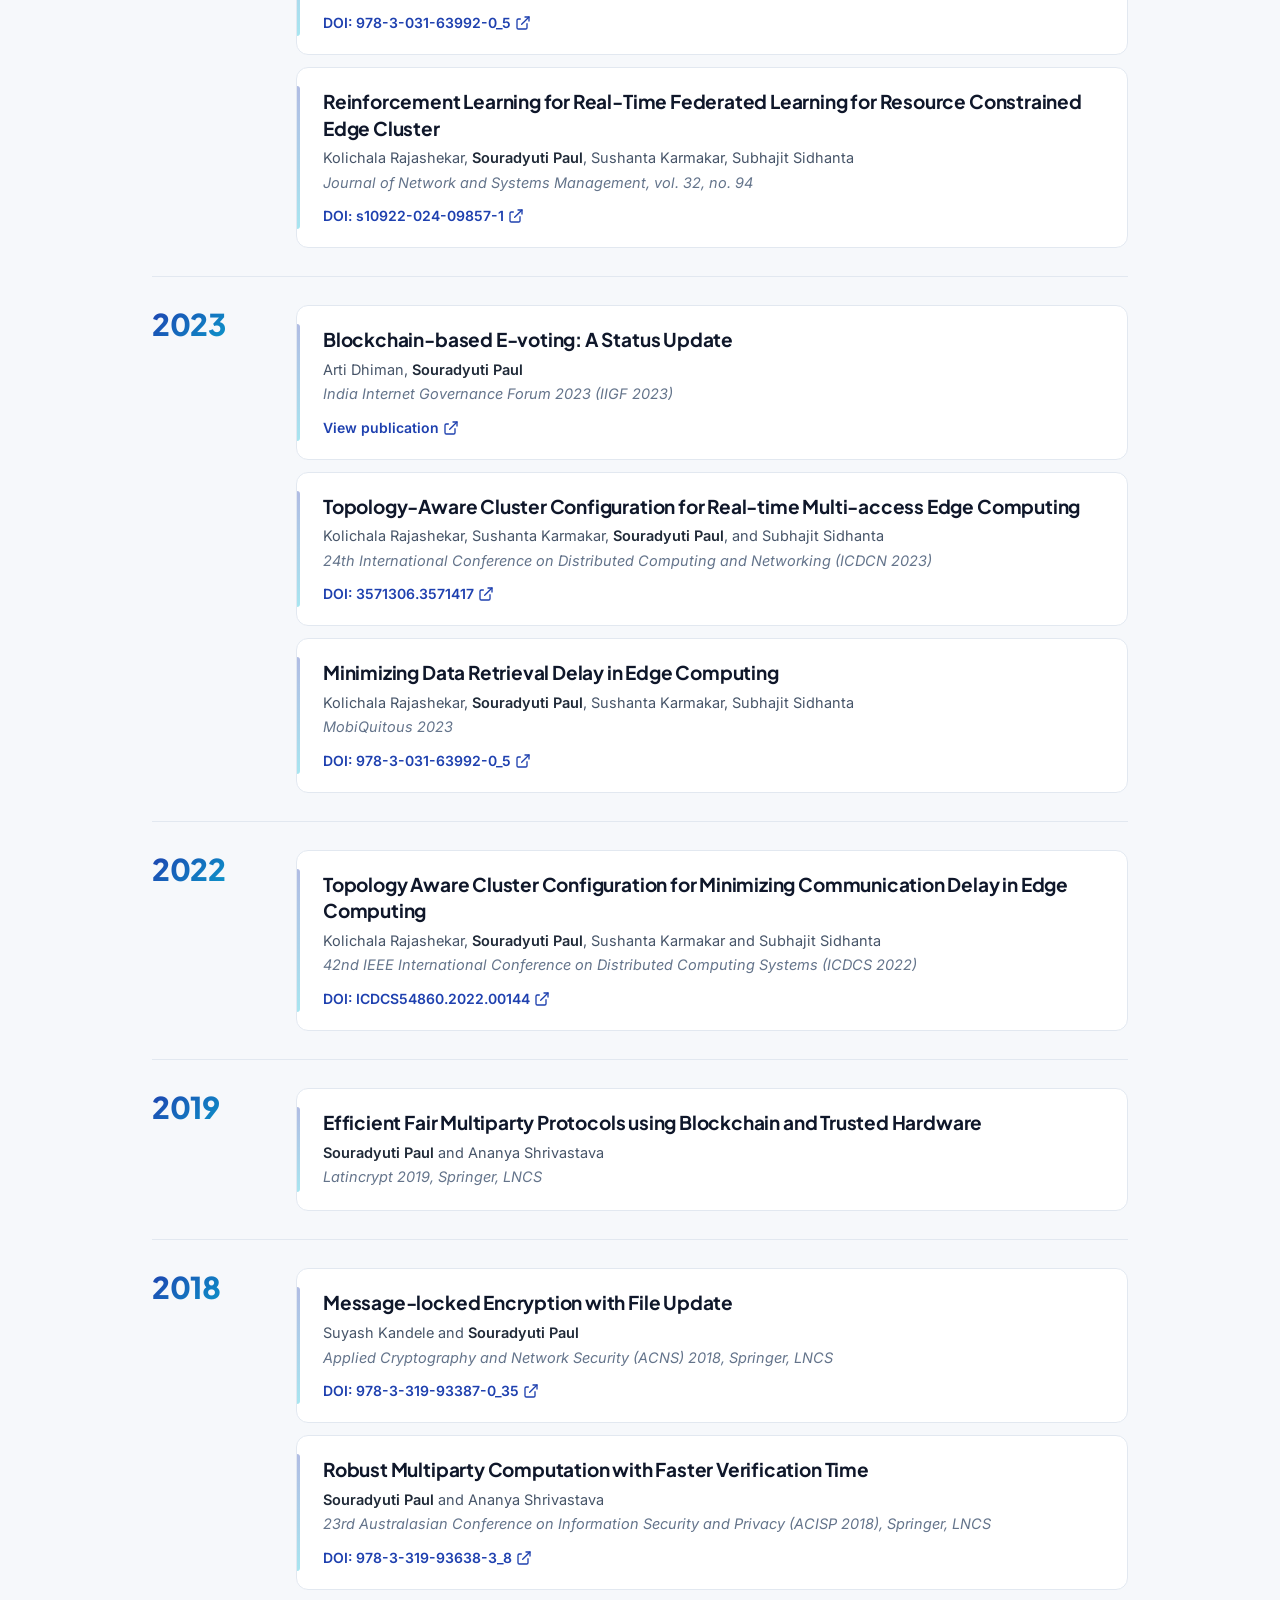
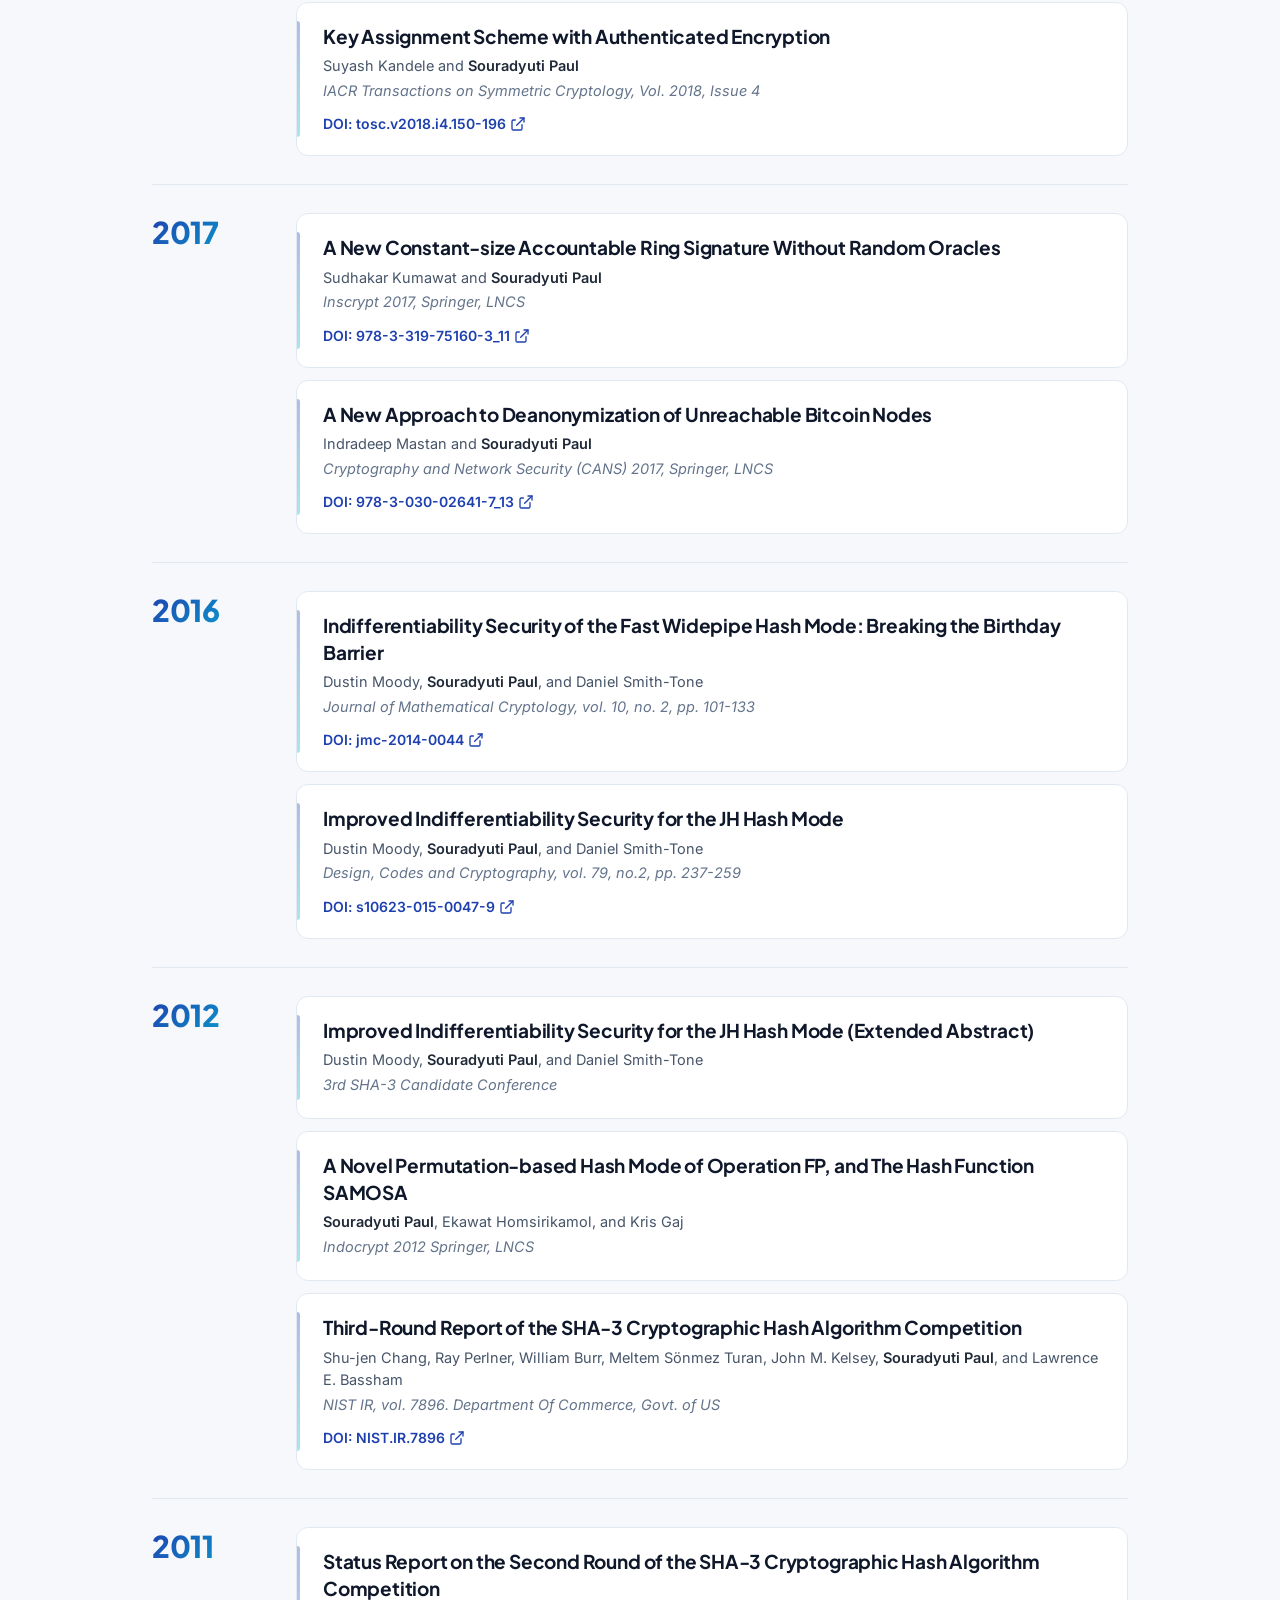
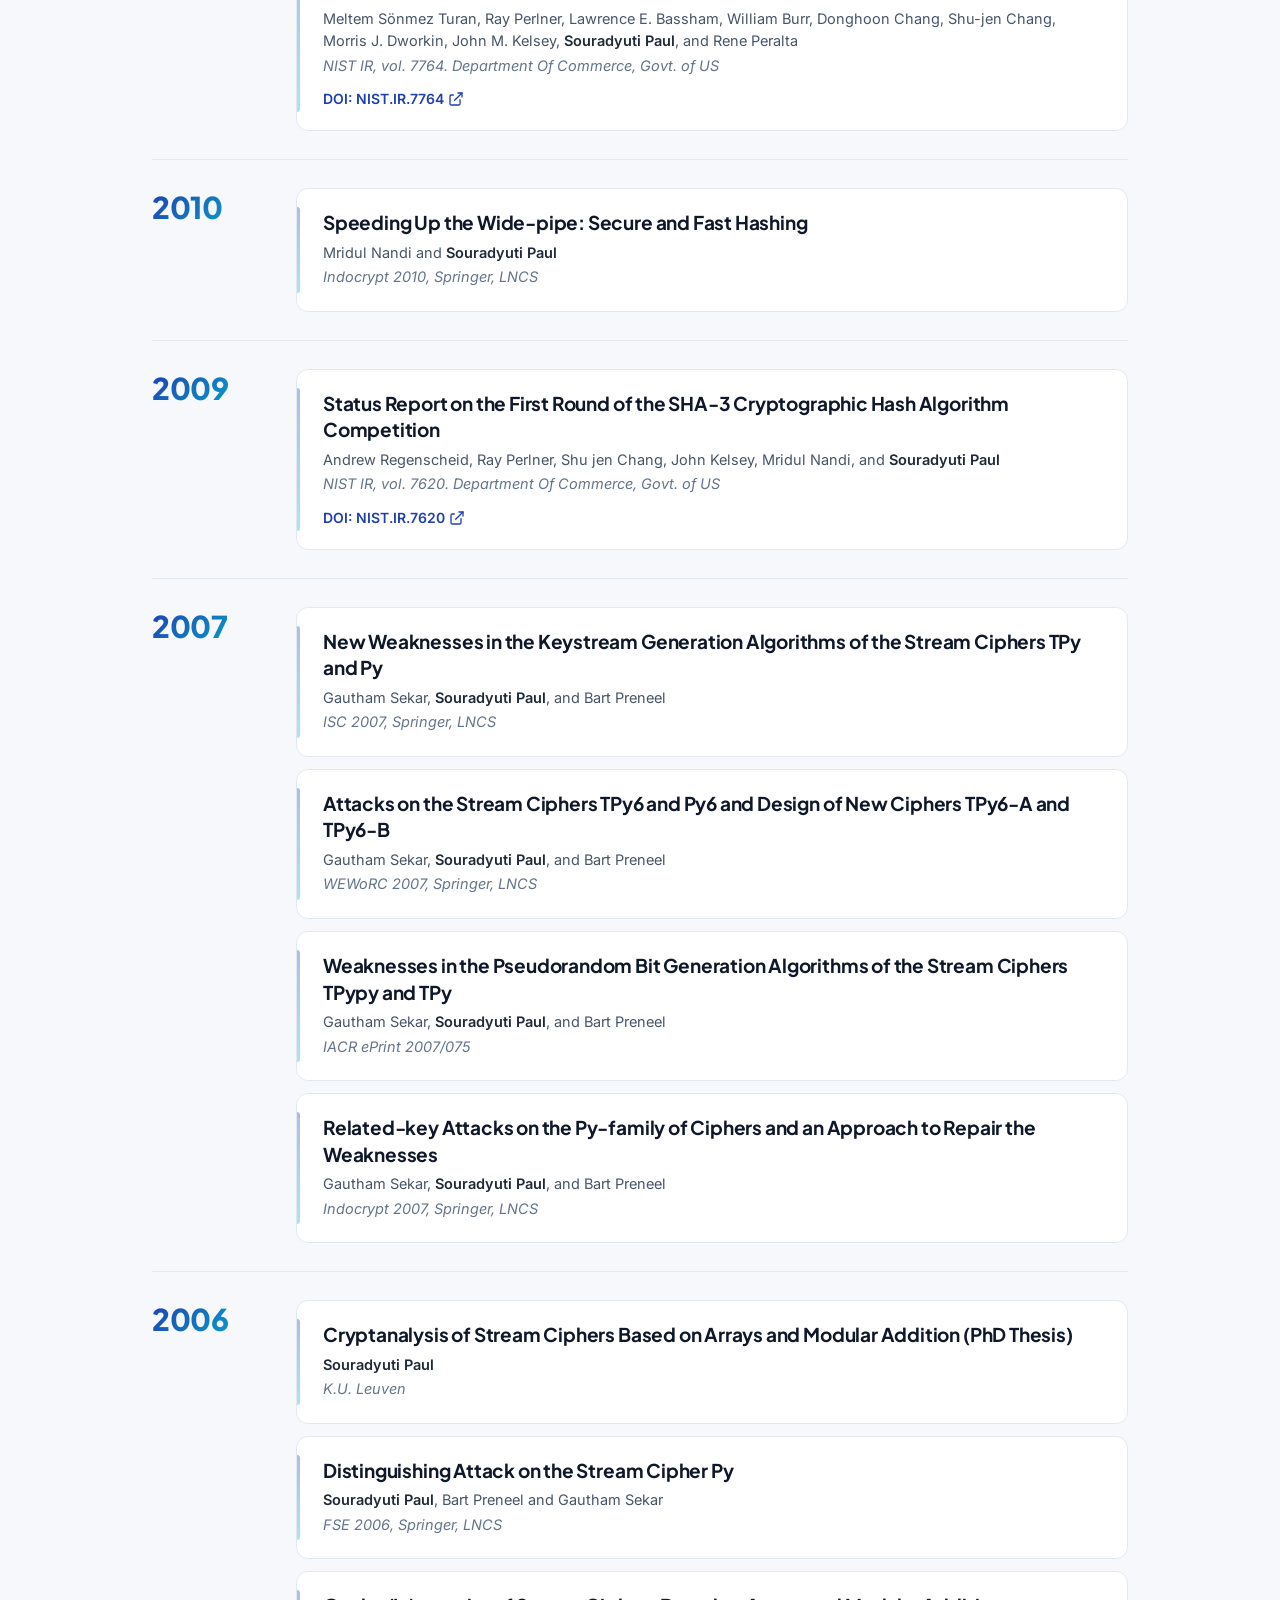
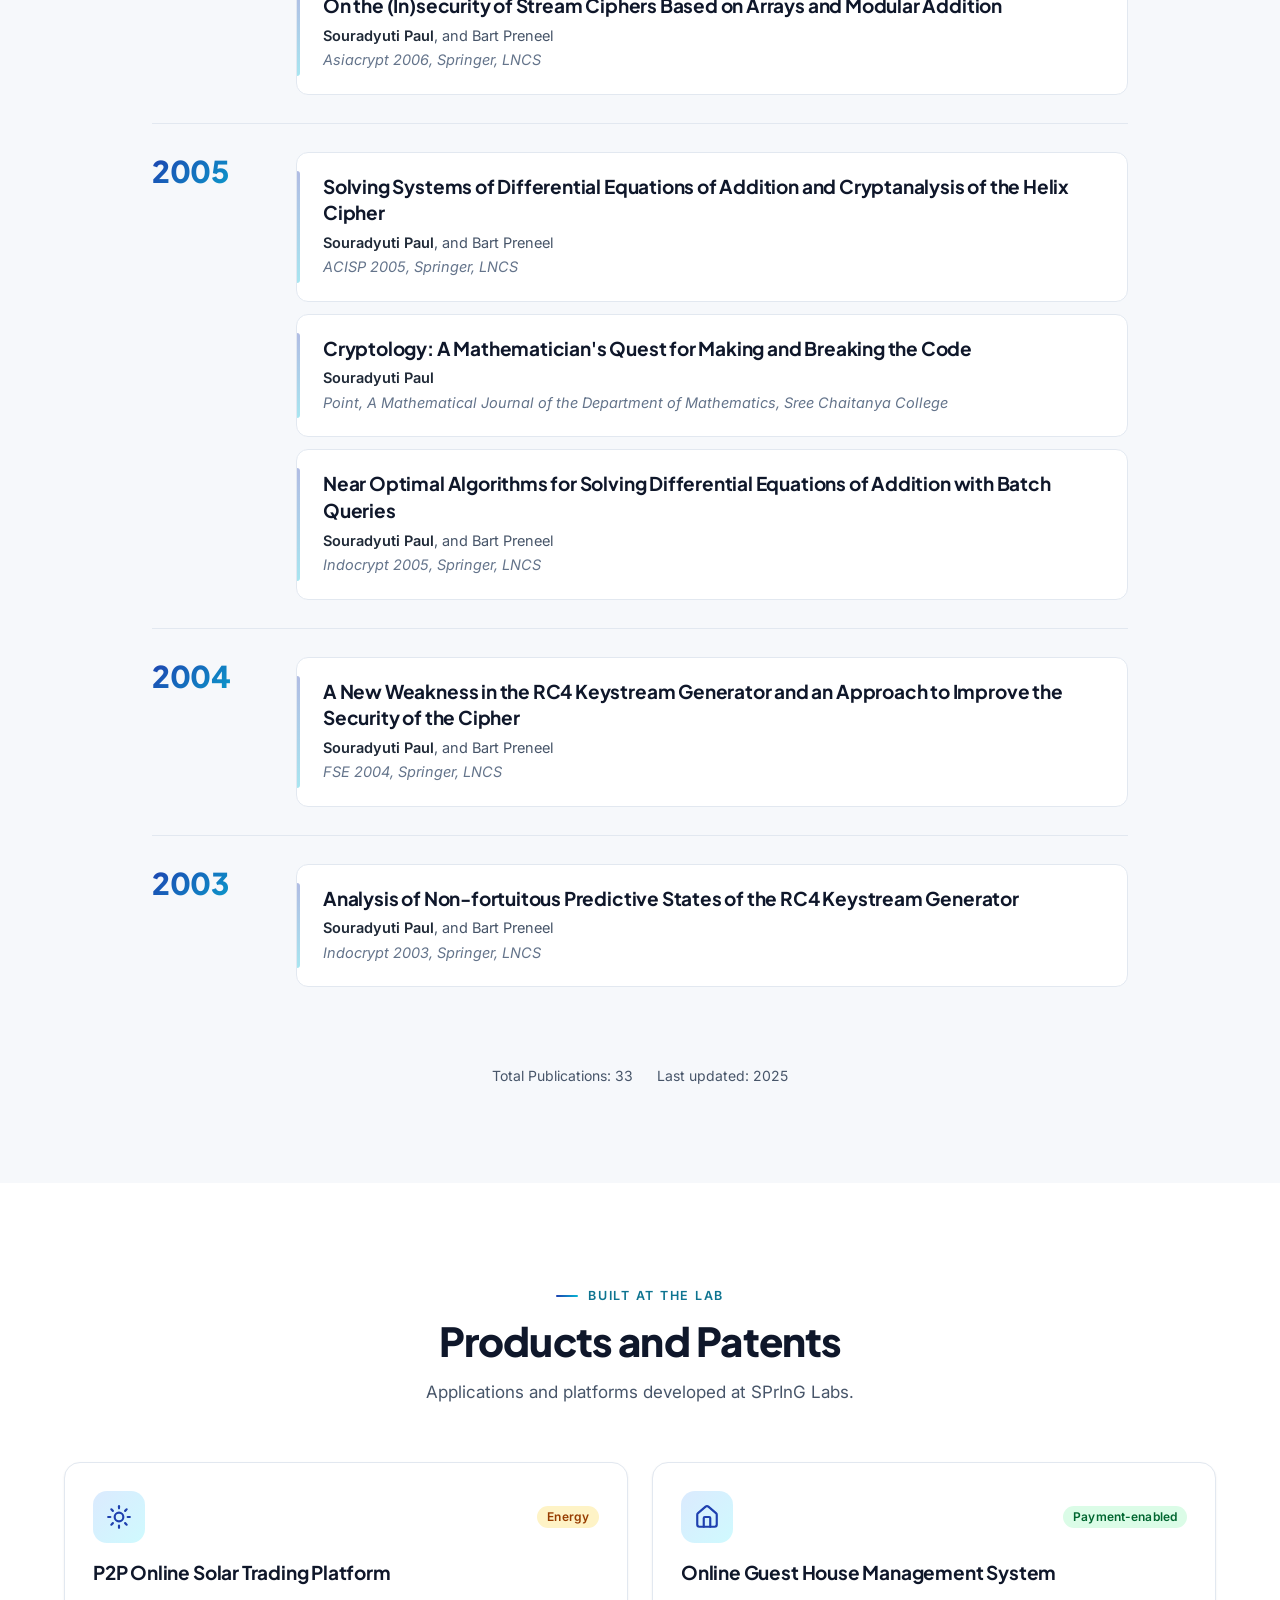
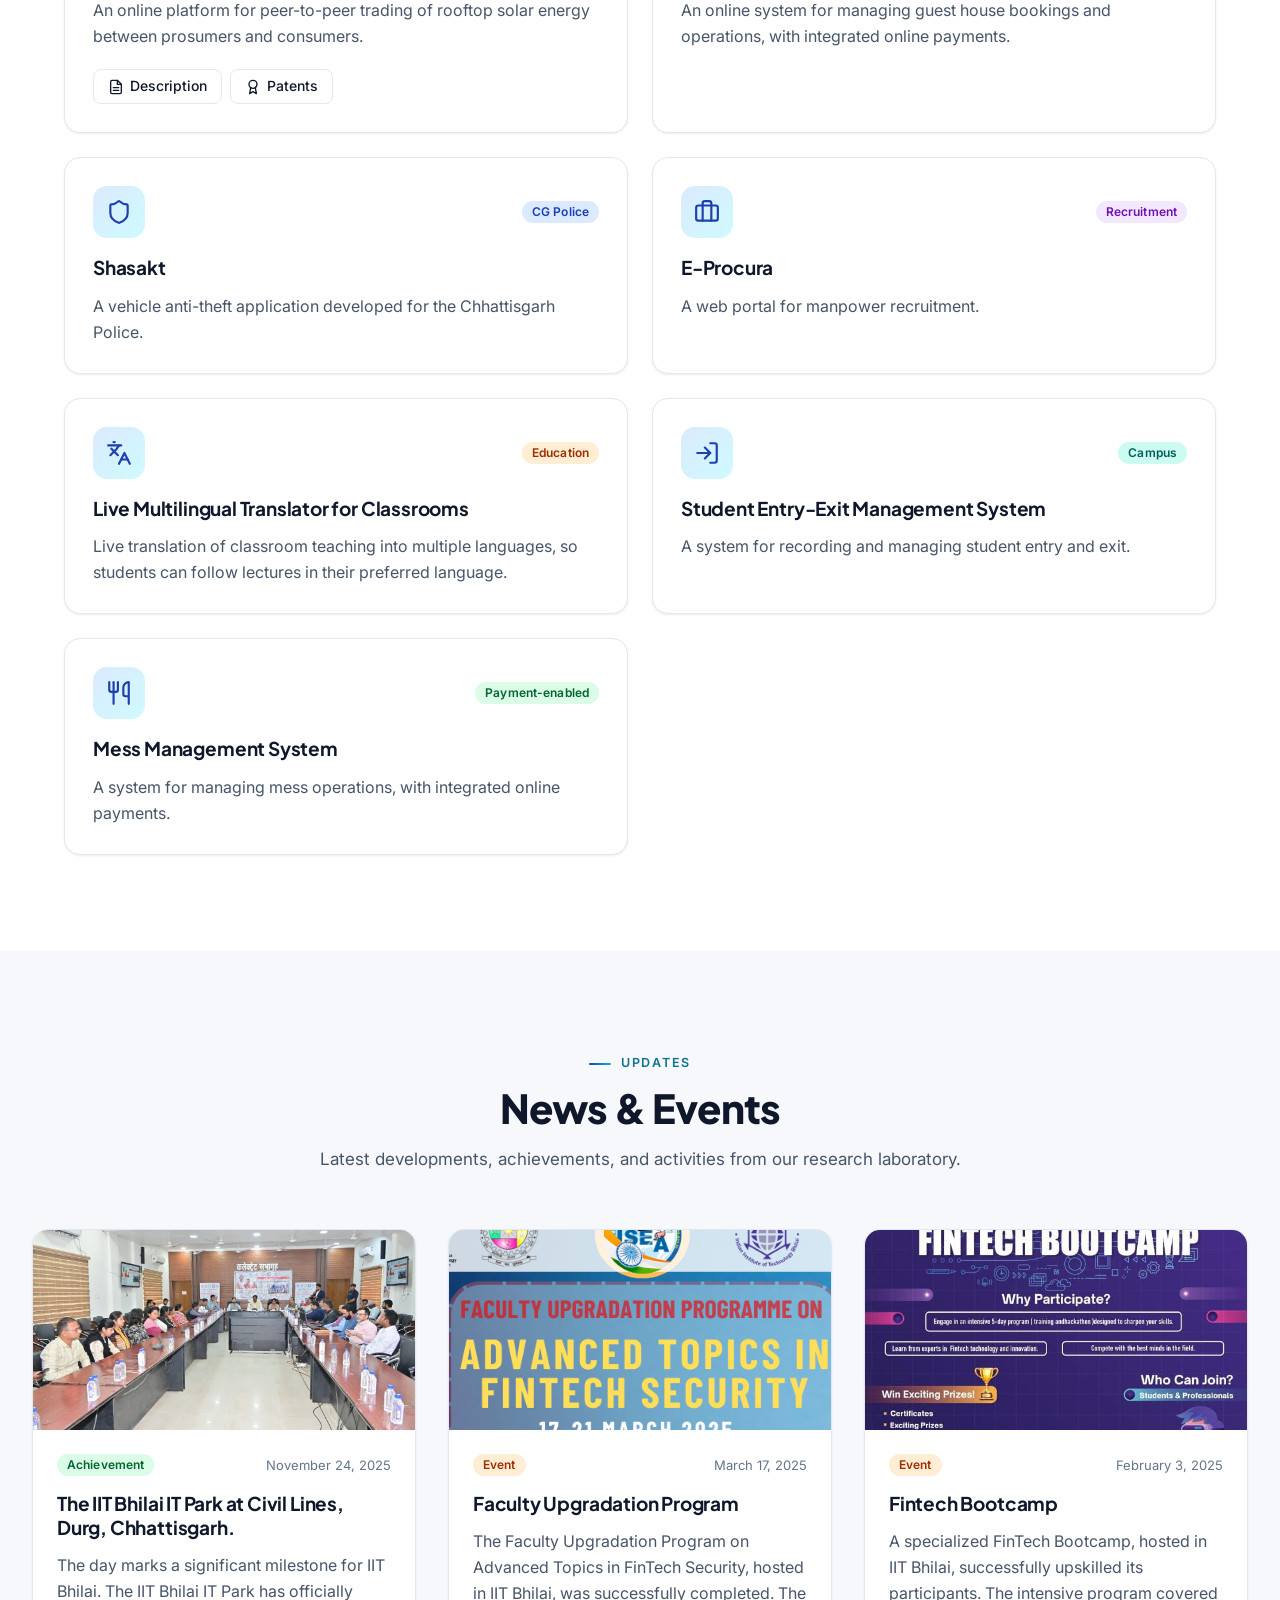
==== commit e224f78d: "Add Description/Patents buttons to P2P Solar product and list it first - Description button toggles " ====
--- a/index.html
+++ b/index.html
@@ -650,6 +650,25 @@
       <div class="grid grid-cols-1 md:grid-cols-2 gap-8 max-w-6xl mx-auto">
           <div class="bg-white rounded-lg border border-gray-200 p-6 hover:shadow-lg transition-all duration-300 hover:border-primary/20 flex flex-col">
             <div class="flex items-center justify-between mb-4">
+              <div class="text-primary"><svg xmlns="http://www.w3.org/2000/svg" width="24" height="24" viewBox="0 0 24 24" fill="none" stroke="currentColor" stroke-width="2" stroke-linecap="round" stroke-linejoin="round" class="h-8 w-8" aria-hidden="true"><circle cx="12" cy="12" r="4"></circle><path d="M12 2v2"></path><path d="M12 20v2"></path><path d="m4.93 4.93 1.41 1.41"></path><path d="m17.66 17.66 1.41 1.41"></path><path d="M2 12h2"></path><path d="M20 12h2"></path><path d="m6.34 17.66-1.41 1.41"></path><path d="m19.07 4.93-1.41 1.41"></path></svg></div>
+              <span class="text-xs font-medium px-3 py-1 rounded-full bg-amber-100 text-amber-800">Energy</span>
+            </div>
+            <h3 class="text-xl font-semibold text-dark mb-3">P2P Online Solar Trading Platform</h3>
+            <p class="text-secondary leading-relaxed">An online platform for peer-to-peer trading of rooftop solar energy between prosumers and consumers.</p>
+            <div class="prod-actions">
+              <button type="button" class="prod-btn" aria-expanded="false" aria-controls="p2p-solar-desc" data-toggle-panel>
+                <svg viewBox="0 0 24 24" fill="none" stroke="currentColor" stroke-width="2" stroke-linecap="round" stroke-linejoin="round" aria-hidden="true"><path d="M14 2H6a2 2 0 0 0-2 2v16a2 2 0 0 0 2 2h12a2 2 0 0 0 2-2V8z"/><path d="M14 2v6h6"/><path d="M16 13H8"/><path d="M16 17H8"/></svg>
+                Description
+              </button>
+              <a class="prod-btn" href="Patents.pdf" target="_blank" rel="noopener">
+                <svg viewBox="0 0 24 24" fill="none" stroke="currentColor" stroke-width="2" stroke-linecap="round" stroke-linejoin="round" aria-hidden="true"><circle cx="12" cy="8" r="6"/><path d="M15.477 12.89 17 22l-5-3-5 3 1.523-9.11"/></svg>
+                Patents
+              </a>
+            </div>
+            <div class="prod-panel" id="p2p-solar-desc" hidden>Coming soon.</div>
+          </div>
+          <div class="bg-white rounded-lg border border-gray-200 p-6 hover:shadow-lg transition-all duration-300 hover:border-primary/20 flex flex-col">
+            <div class="flex items-center justify-between mb-4">
               <div class="text-primary"><svg xmlns="http://www.w3.org/2000/svg" width="24" height="24" viewBox="0 0 24 24" fill="none" stroke="currentColor" stroke-width="2" stroke-linecap="round" stroke-linejoin="round" class="h-8 w-8" aria-hidden="true"><path d="M15 21v-8a1 1 0 0 0-1-1h-4a1 1 0 0 0-1 1v8"></path><path d="M3 10a2 2 0 0 1 .709-1.528l7-5.999a2 2 0 0 1 2.582 0l7 5.999A2 2 0 0 1 21 10v9a2 2 0 0 1-2 2H5a2 2 0 0 1-2-2z"></path></svg></div>
               <span class="text-xs font-medium px-3 py-1 rounded-full bg-green-100 text-green-800">Payment-enabled</span>
             </div>
@@ -696,14 +715,6 @@
             <h3 class="text-xl font-semibold text-dark mb-3">Mess Management System</h3>
             <p class="text-secondary leading-relaxed">A system for managing mess operations, with integrated online payments.</p>
           </div>
-          <div class="bg-white rounded-lg border border-gray-200 p-6 hover:shadow-lg transition-all duration-300 hover:border-primary/20 flex flex-col">
-            <div class="flex items-center justify-between mb-4">
-              <div class="text-primary"><svg xmlns="http://www.w3.org/2000/svg" width="24" height="24" viewBox="0 0 24 24" fill="none" stroke="currentColor" stroke-width="2" stroke-linecap="round" stroke-linejoin="round" class="h-8 w-8" aria-hidden="true"><circle cx="12" cy="12" r="4"></circle><path d="M12 2v2"></path><path d="M12 20v2"></path><path d="m4.93 4.93 1.41 1.41"></path><path d="m17.66 17.66 1.41 1.41"></path><path d="M2 12h2"></path><path d="M20 12h2"></path><path d="m6.34 17.66-1.41 1.41"></path><path d="m19.07 4.93-1.41 1.41"></path></svg></div>
-              <span class="text-xs font-medium px-3 py-1 rounded-full bg-amber-100 text-amber-800">Energy</span>
-            </div>
-            <h3 class="text-xl font-semibold text-dark mb-3">P2P Online Solar Trading Platform</h3>
-            <p class="text-secondary leading-relaxed">An online platform for peer-to-peer trading of rooftop solar energy between prosumers and consumers.</p>
-          </div>
       </div>
     </div>
   </section></div>
--- a/css/theme.css
+++ b/css/theme.css
@@ -409,3 +409,31 @@
   html { scroll-behavior: auto; }
   *, *::before, *::after { transition: none !important; }
 }
+
+/* ================= Product card buttons ================= */
+.prod-actions { display: flex; flex-wrap: wrap; gap: 8px; margin-top: auto; padding-top: 20px; }
+.prod-btn {
+  display: inline-flex;
+  align-items: center;
+  gap: 6px;
+  padding: 8px 14px;
+  border: 1px solid var(--line);
+  border-radius: 8px;
+  background: #fff;
+  color: var(--ink);
+  font: 500 14px/1.2 var(--font-body);
+  text-decoration: none;
+  cursor: pointer;
+  transition: border-color .15s, color .15s, background .15s;
+}
+.prod-btn:hover, .prod-btn[aria-expanded="true"] { border-color: var(--brand); color: var(--brand); background: var(--soft); }
+.prod-btn svg { width: 16px; height: 16px; flex-shrink: 0; }
+.prod-panel {
+  margin-top: 12px;
+  padding: 12px 14px;
+  border-radius: 8px;
+  background: var(--alt);
+  border: 1px solid var(--line);
+  color: var(--muted);
+  font-size: 14px;
+}
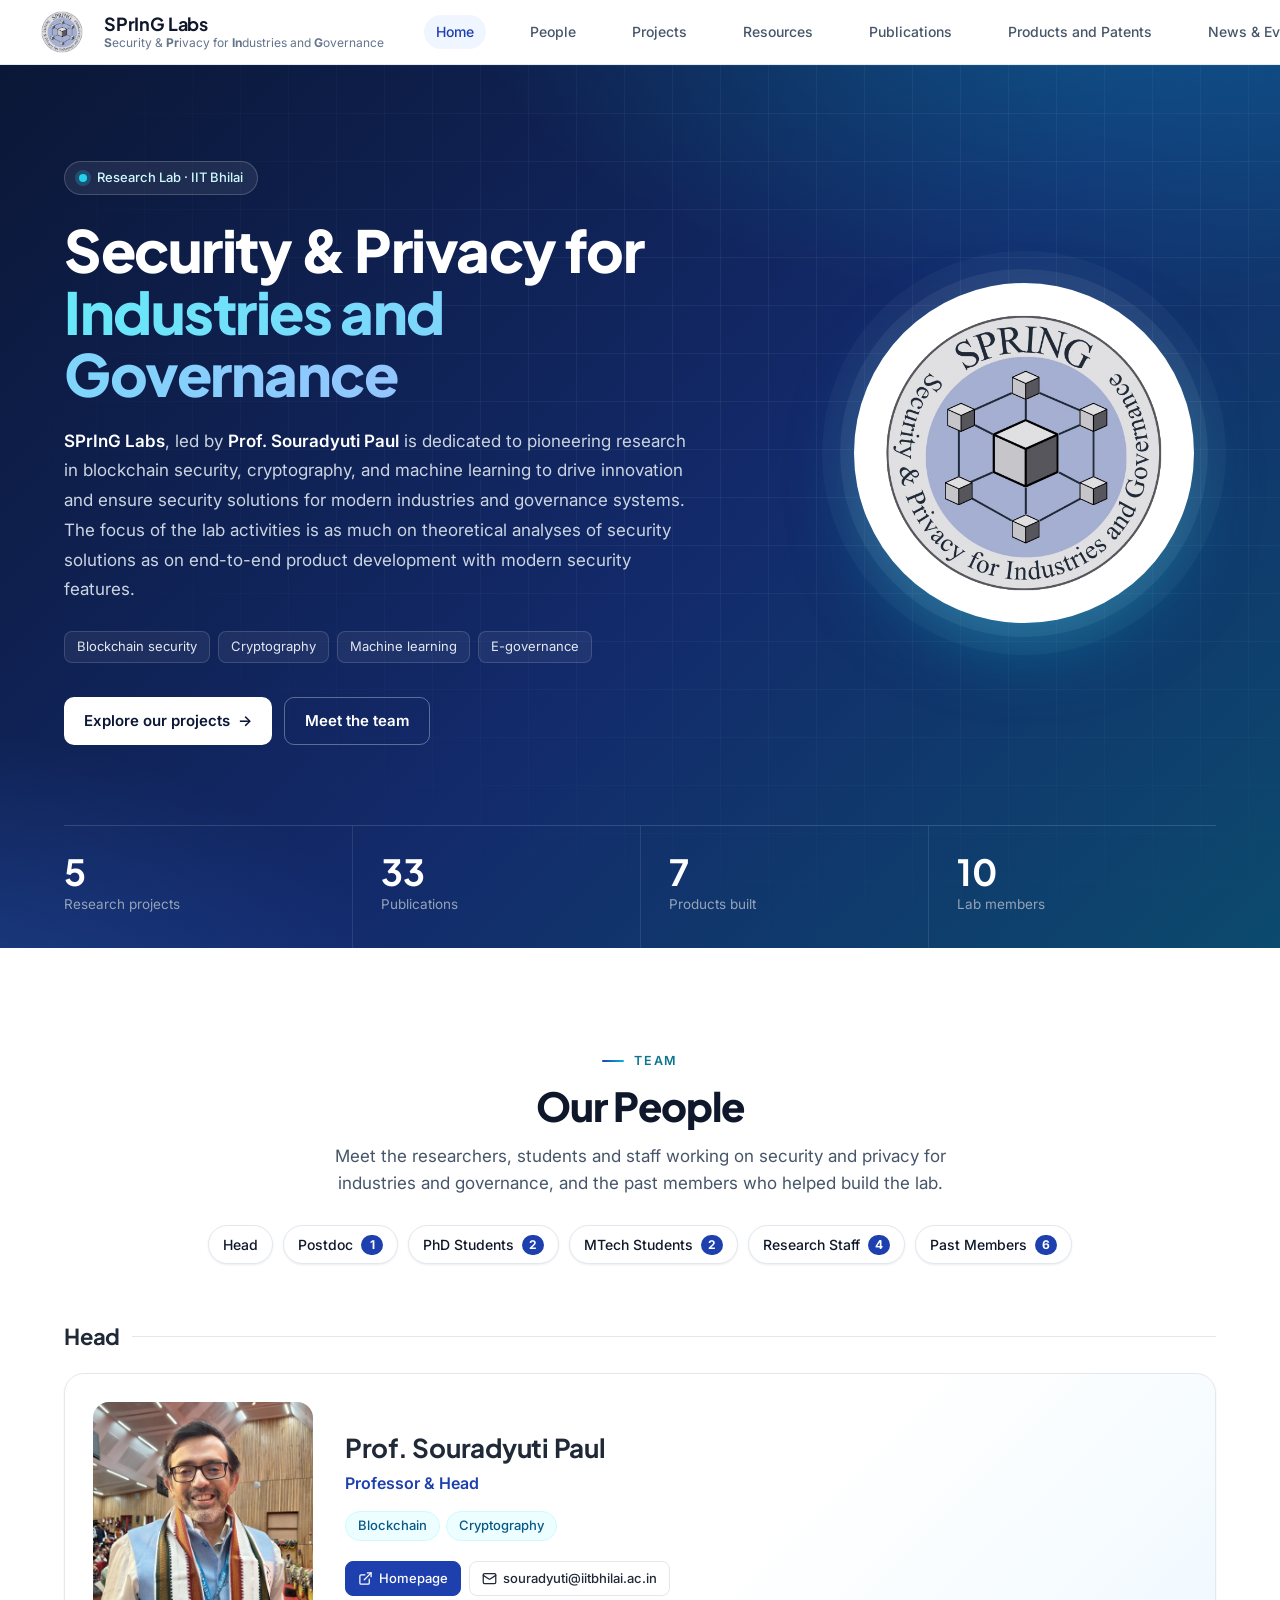
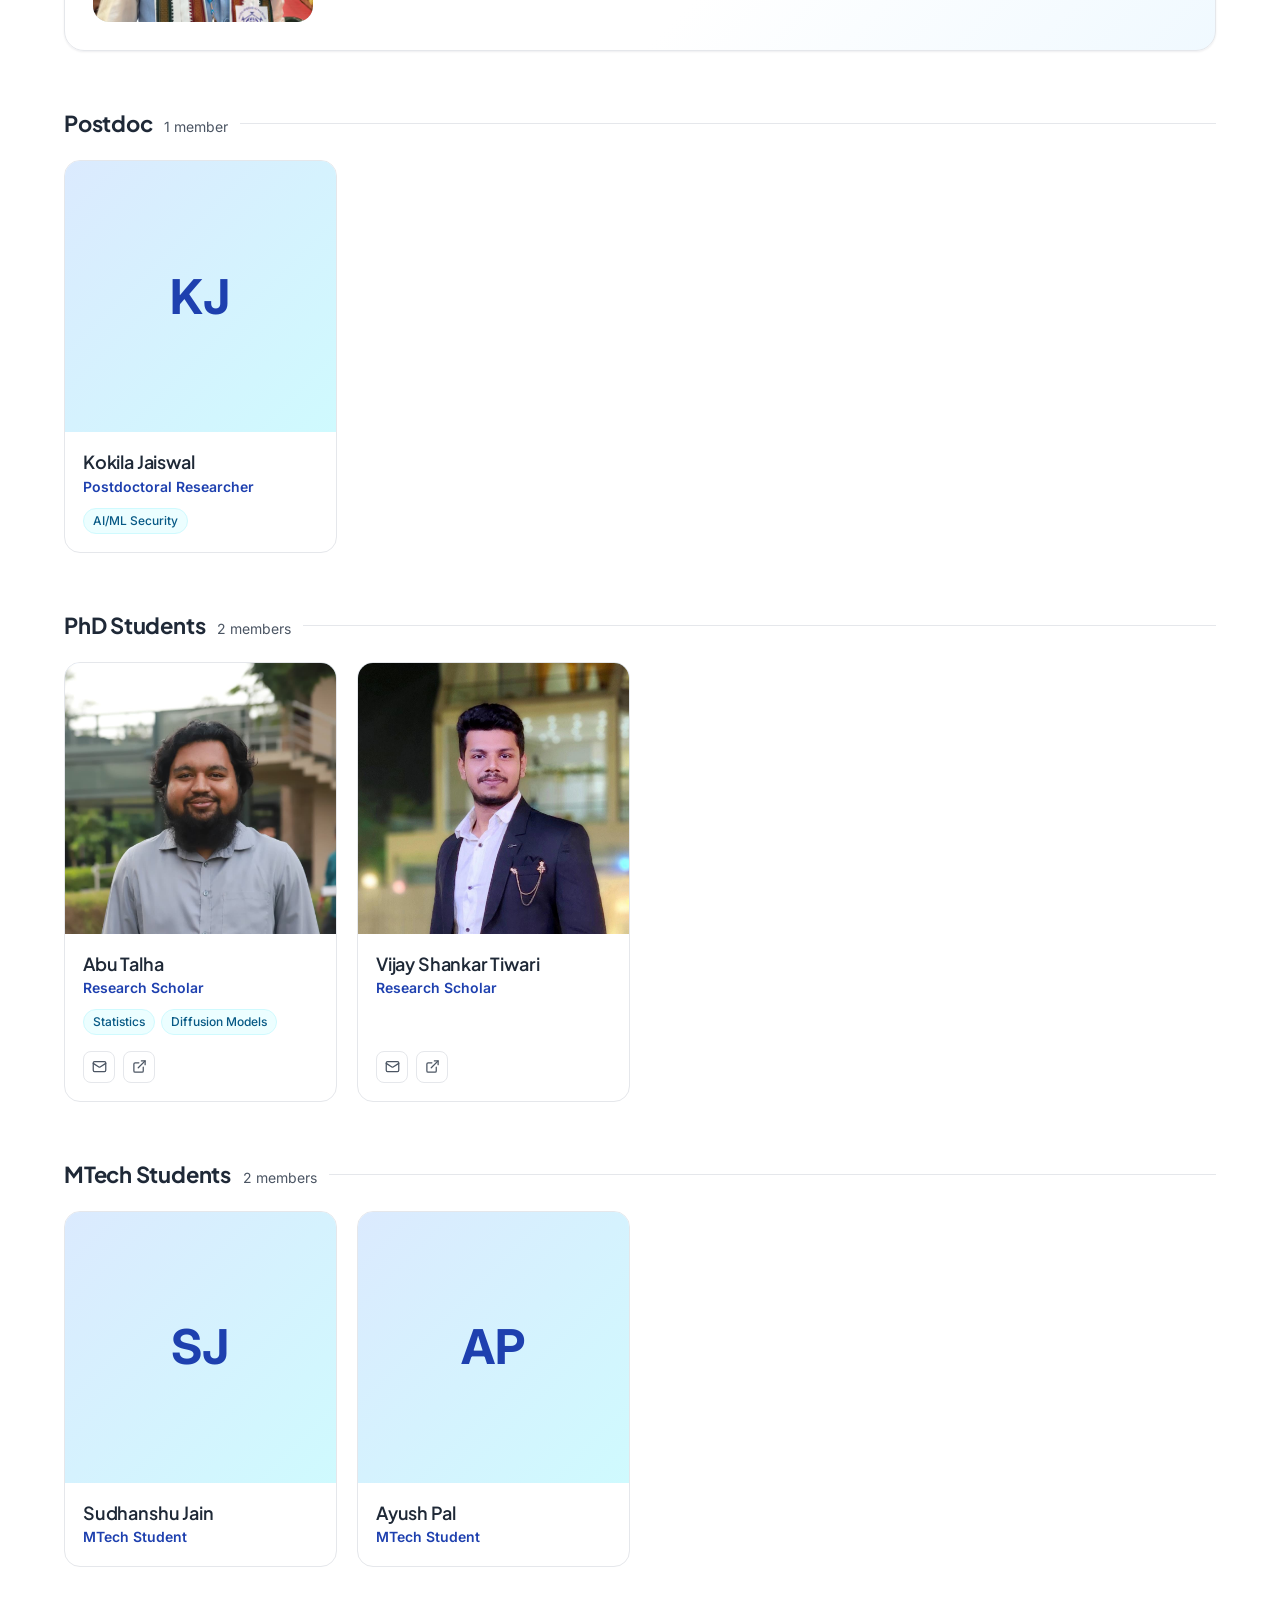
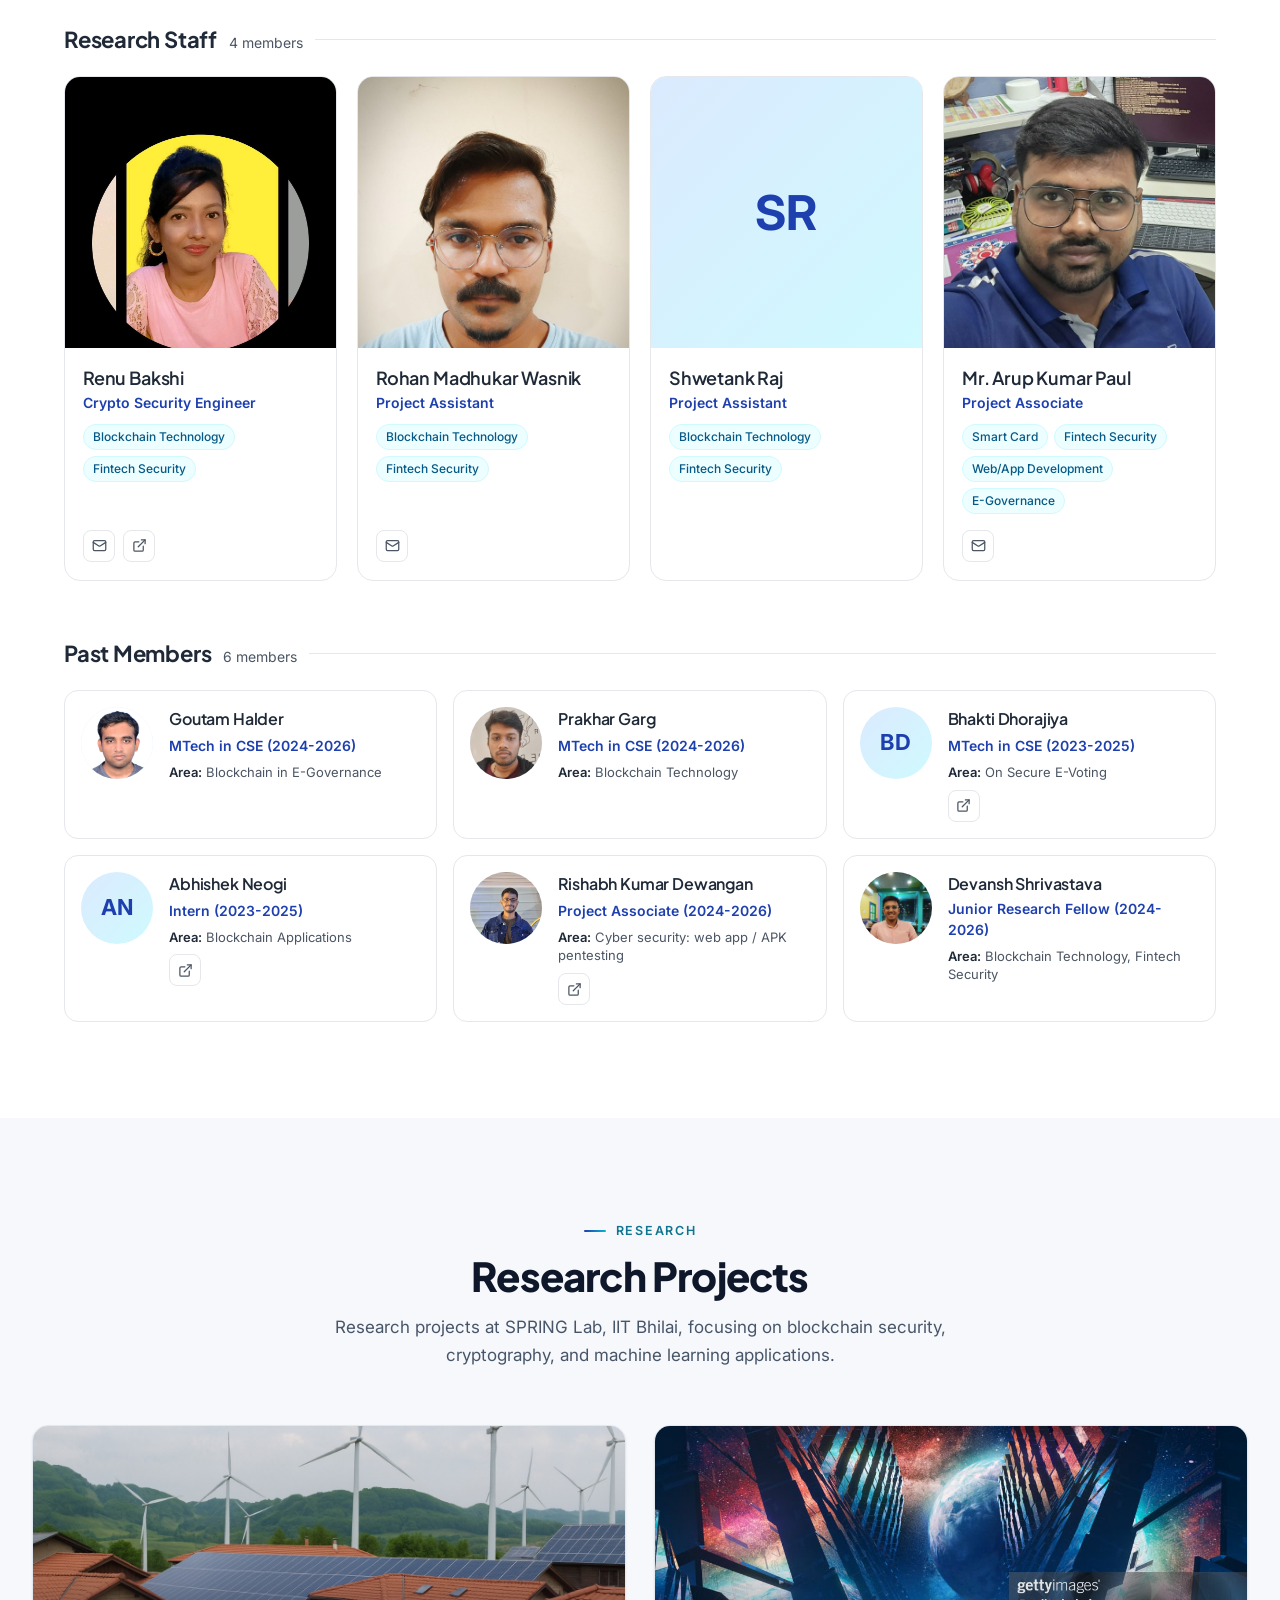
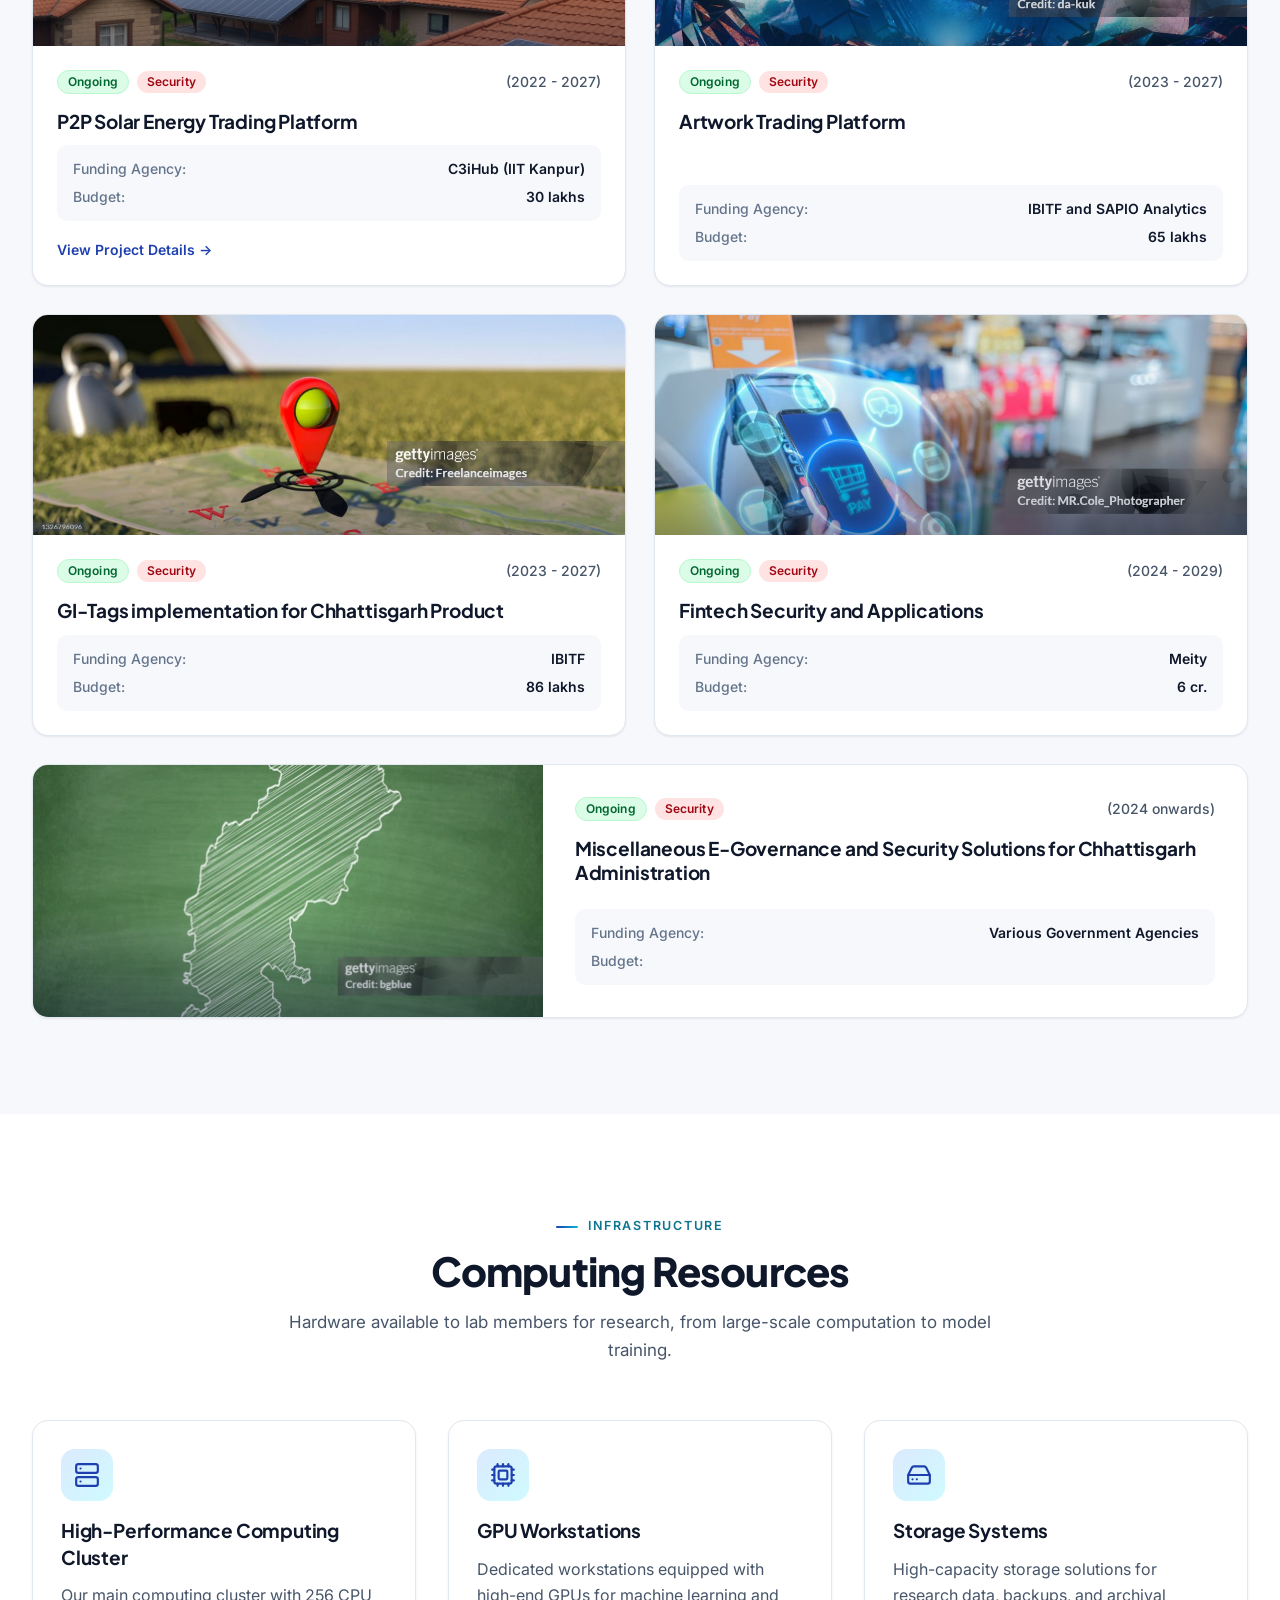
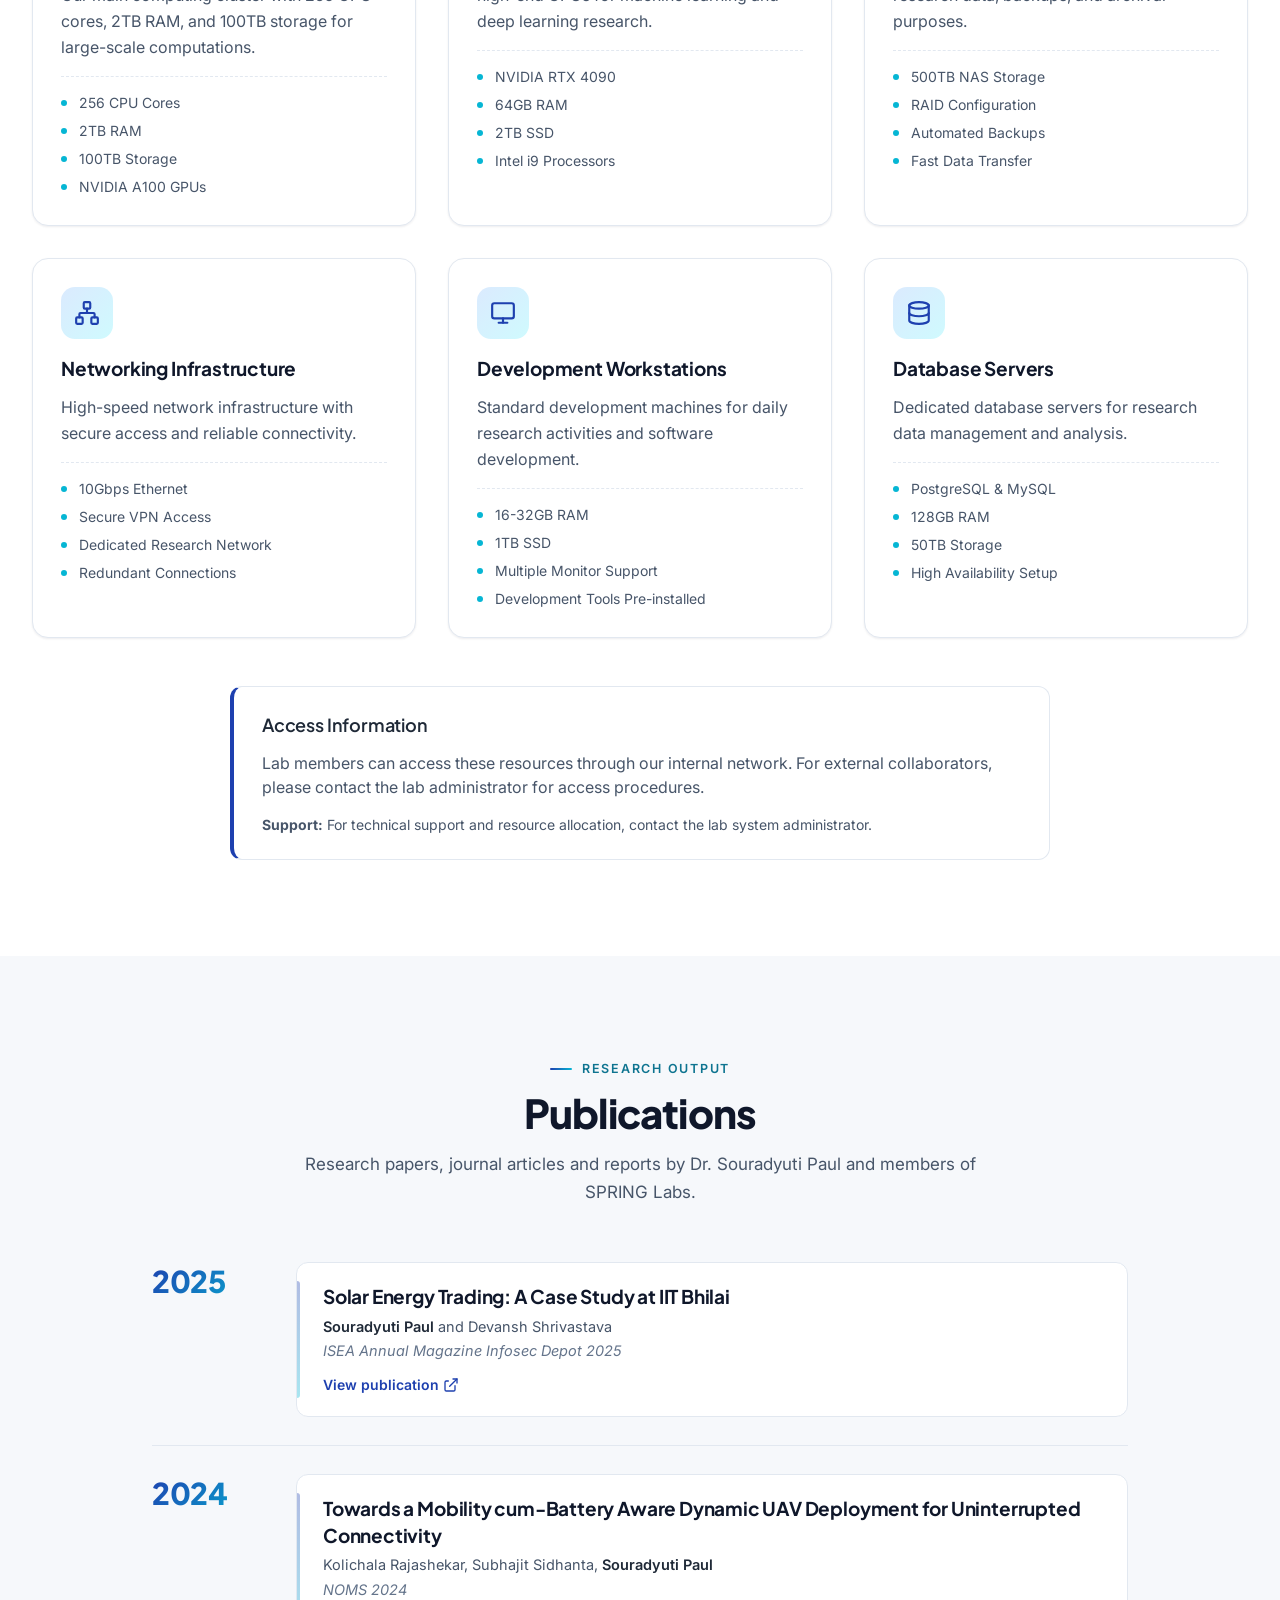
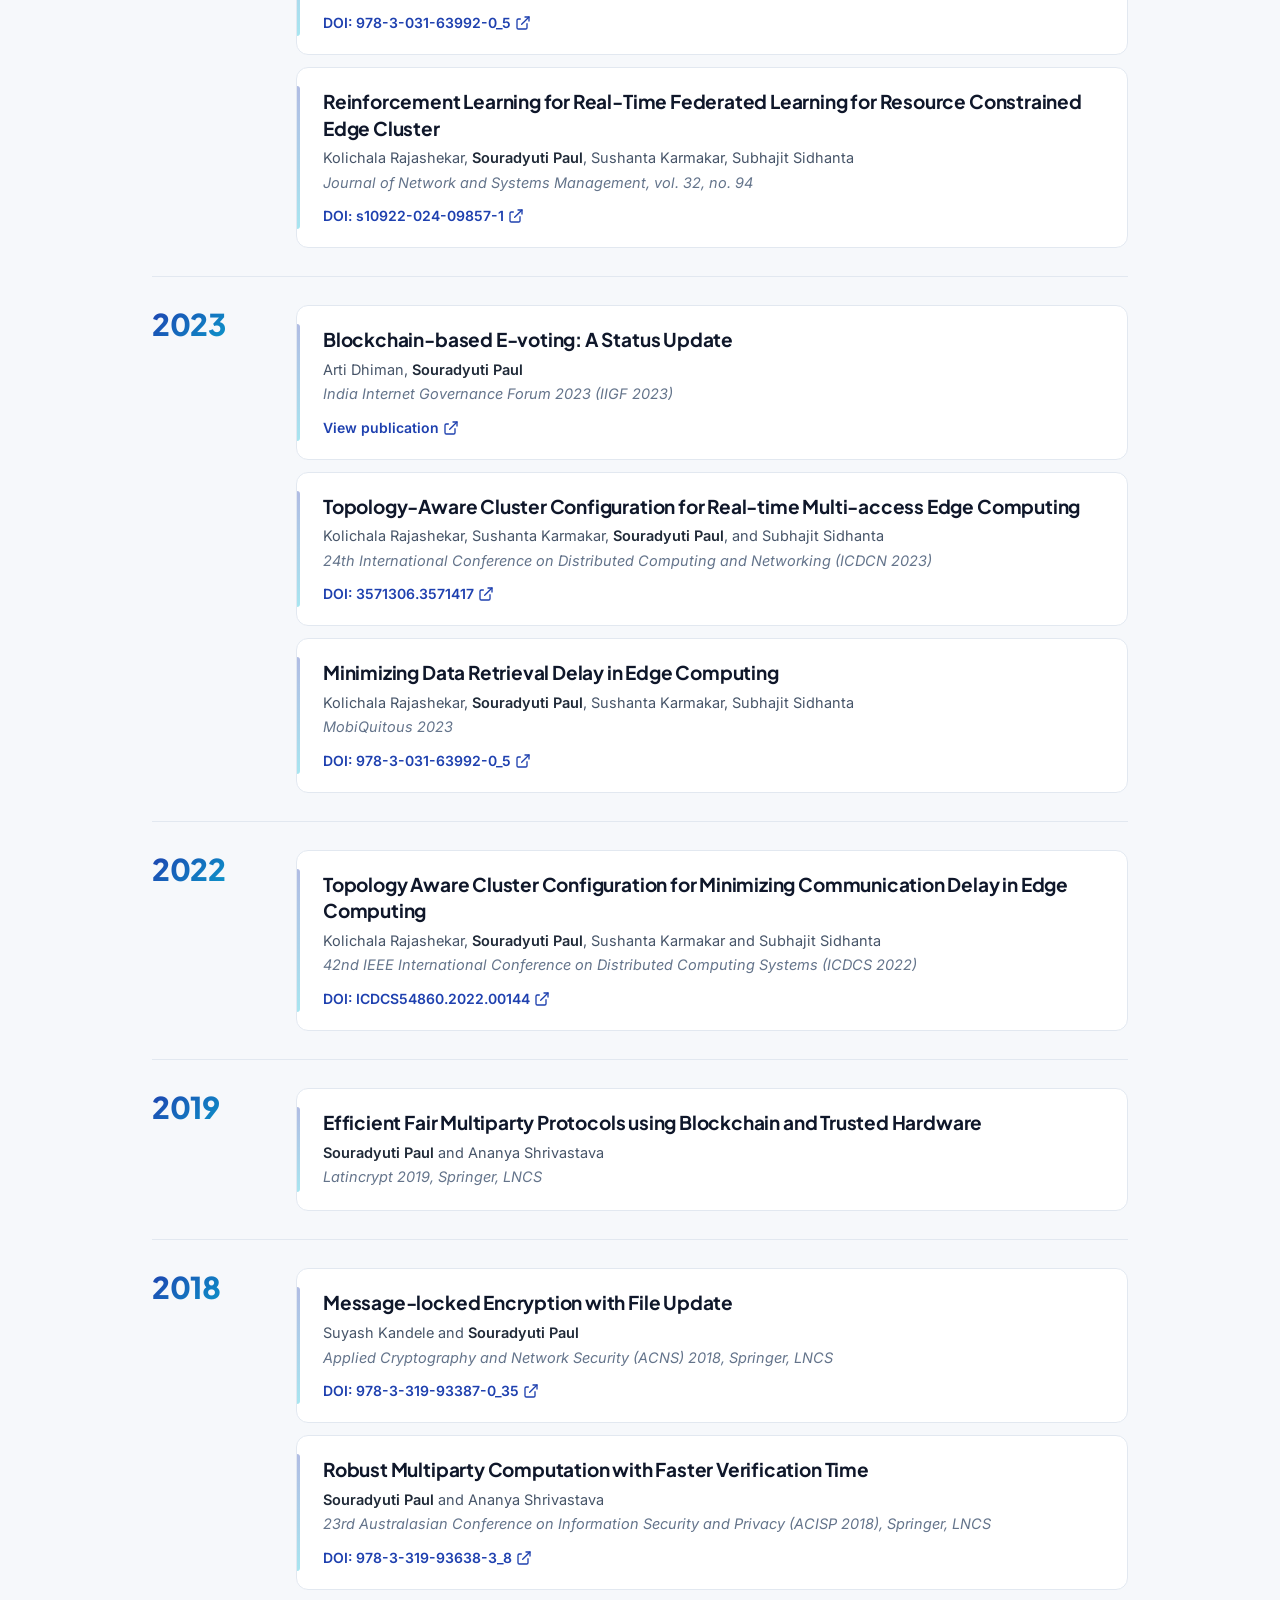
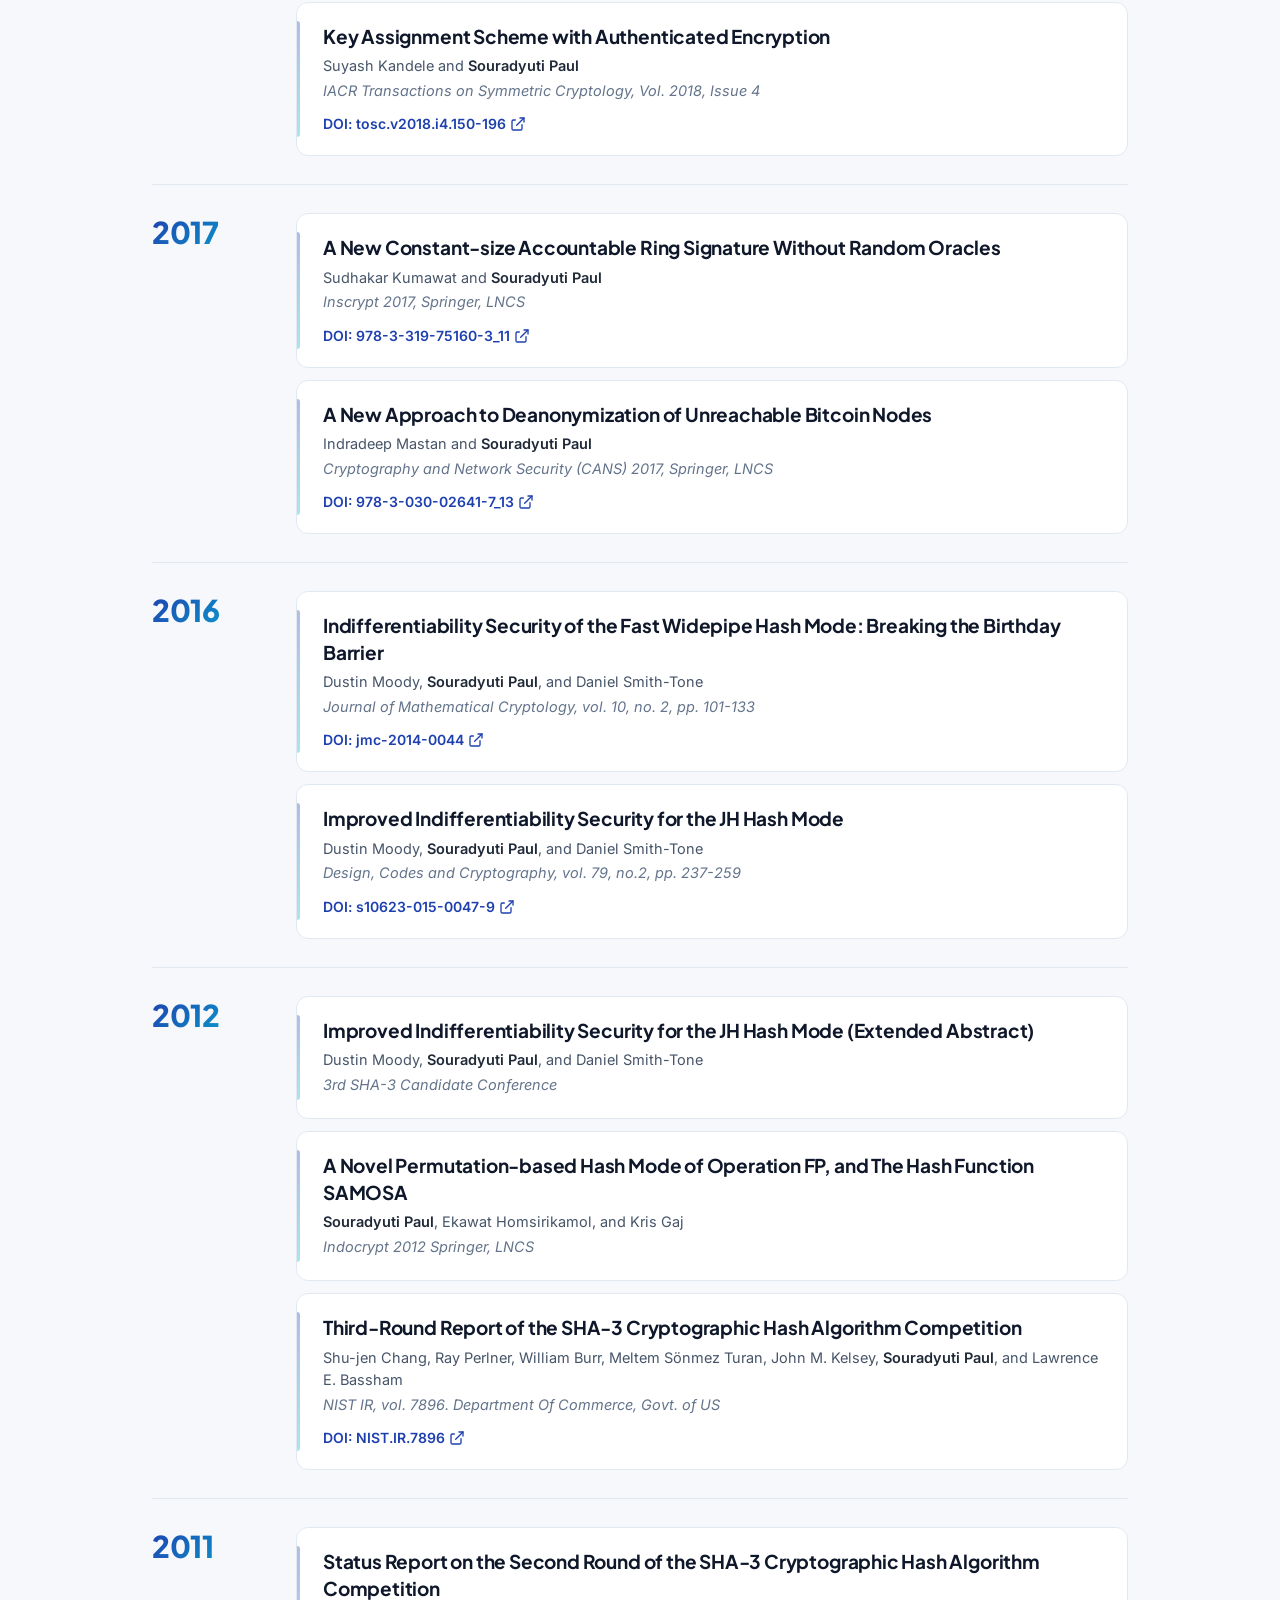
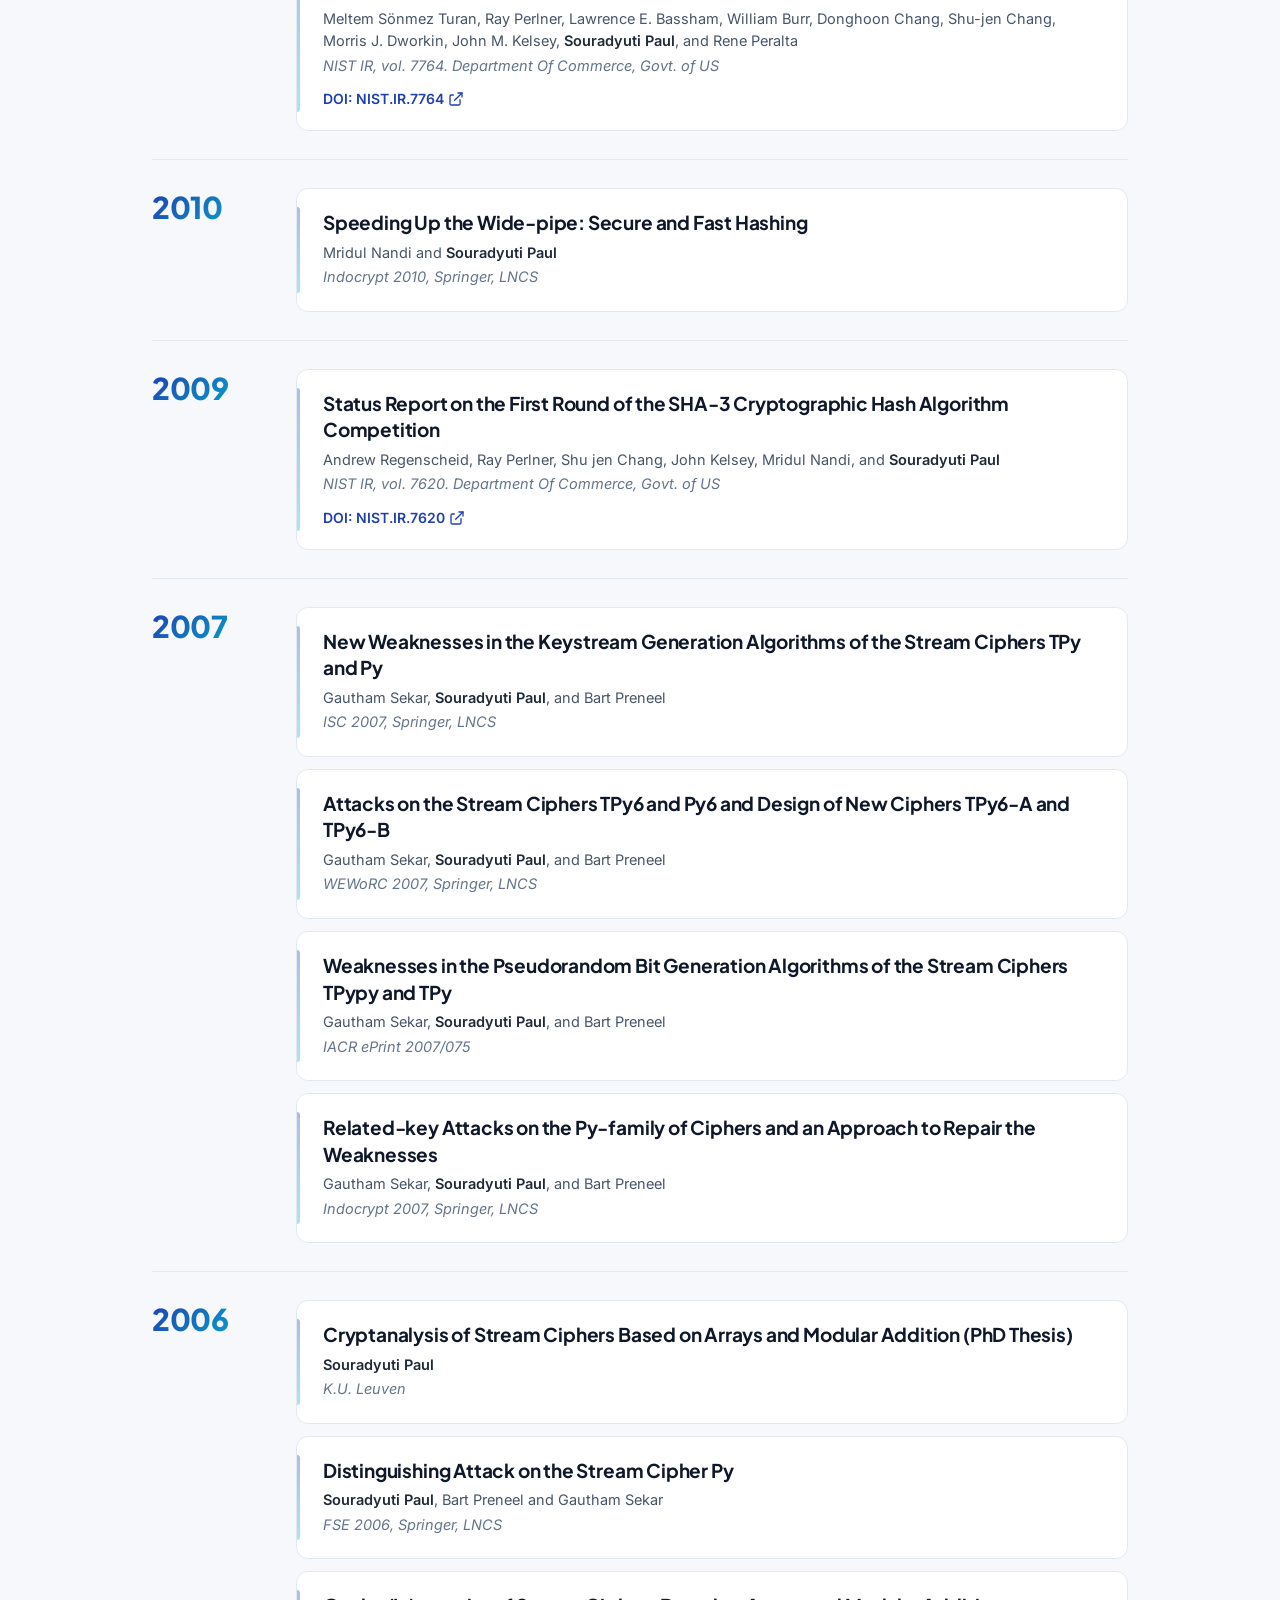
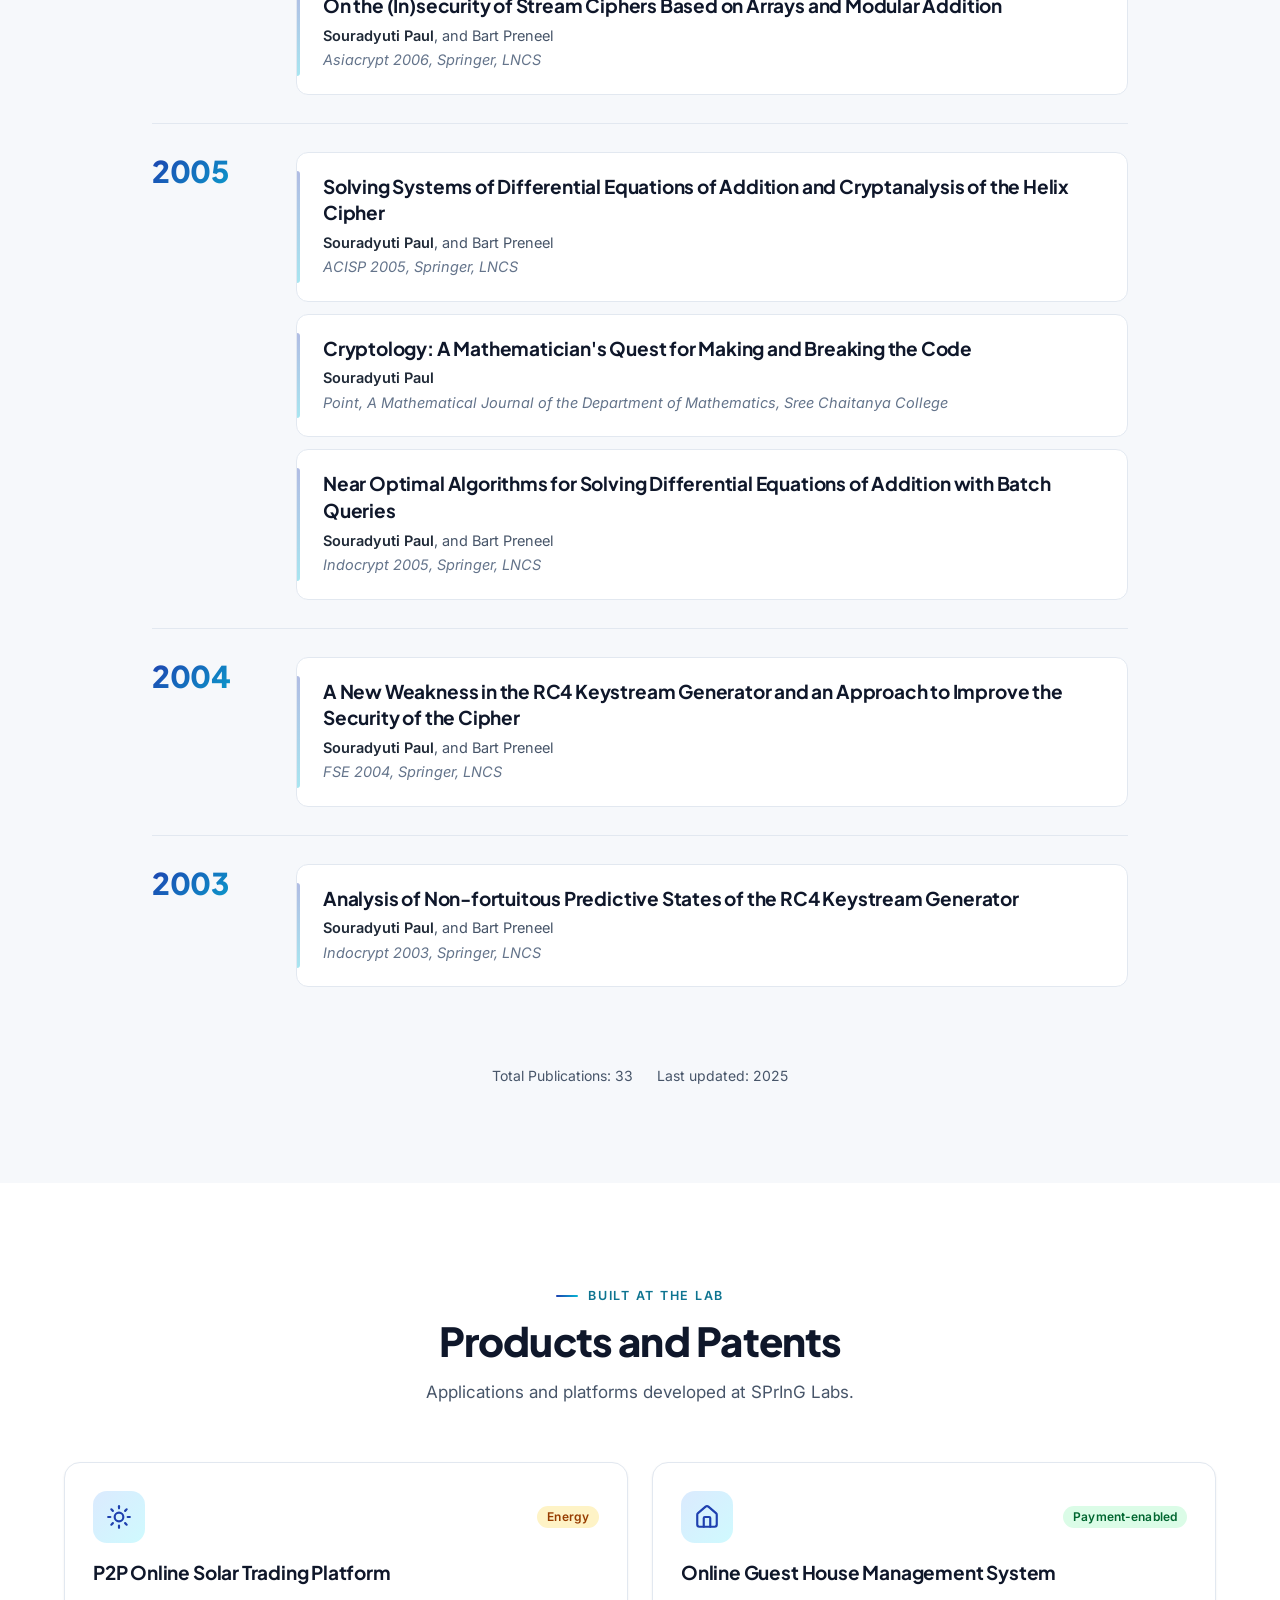
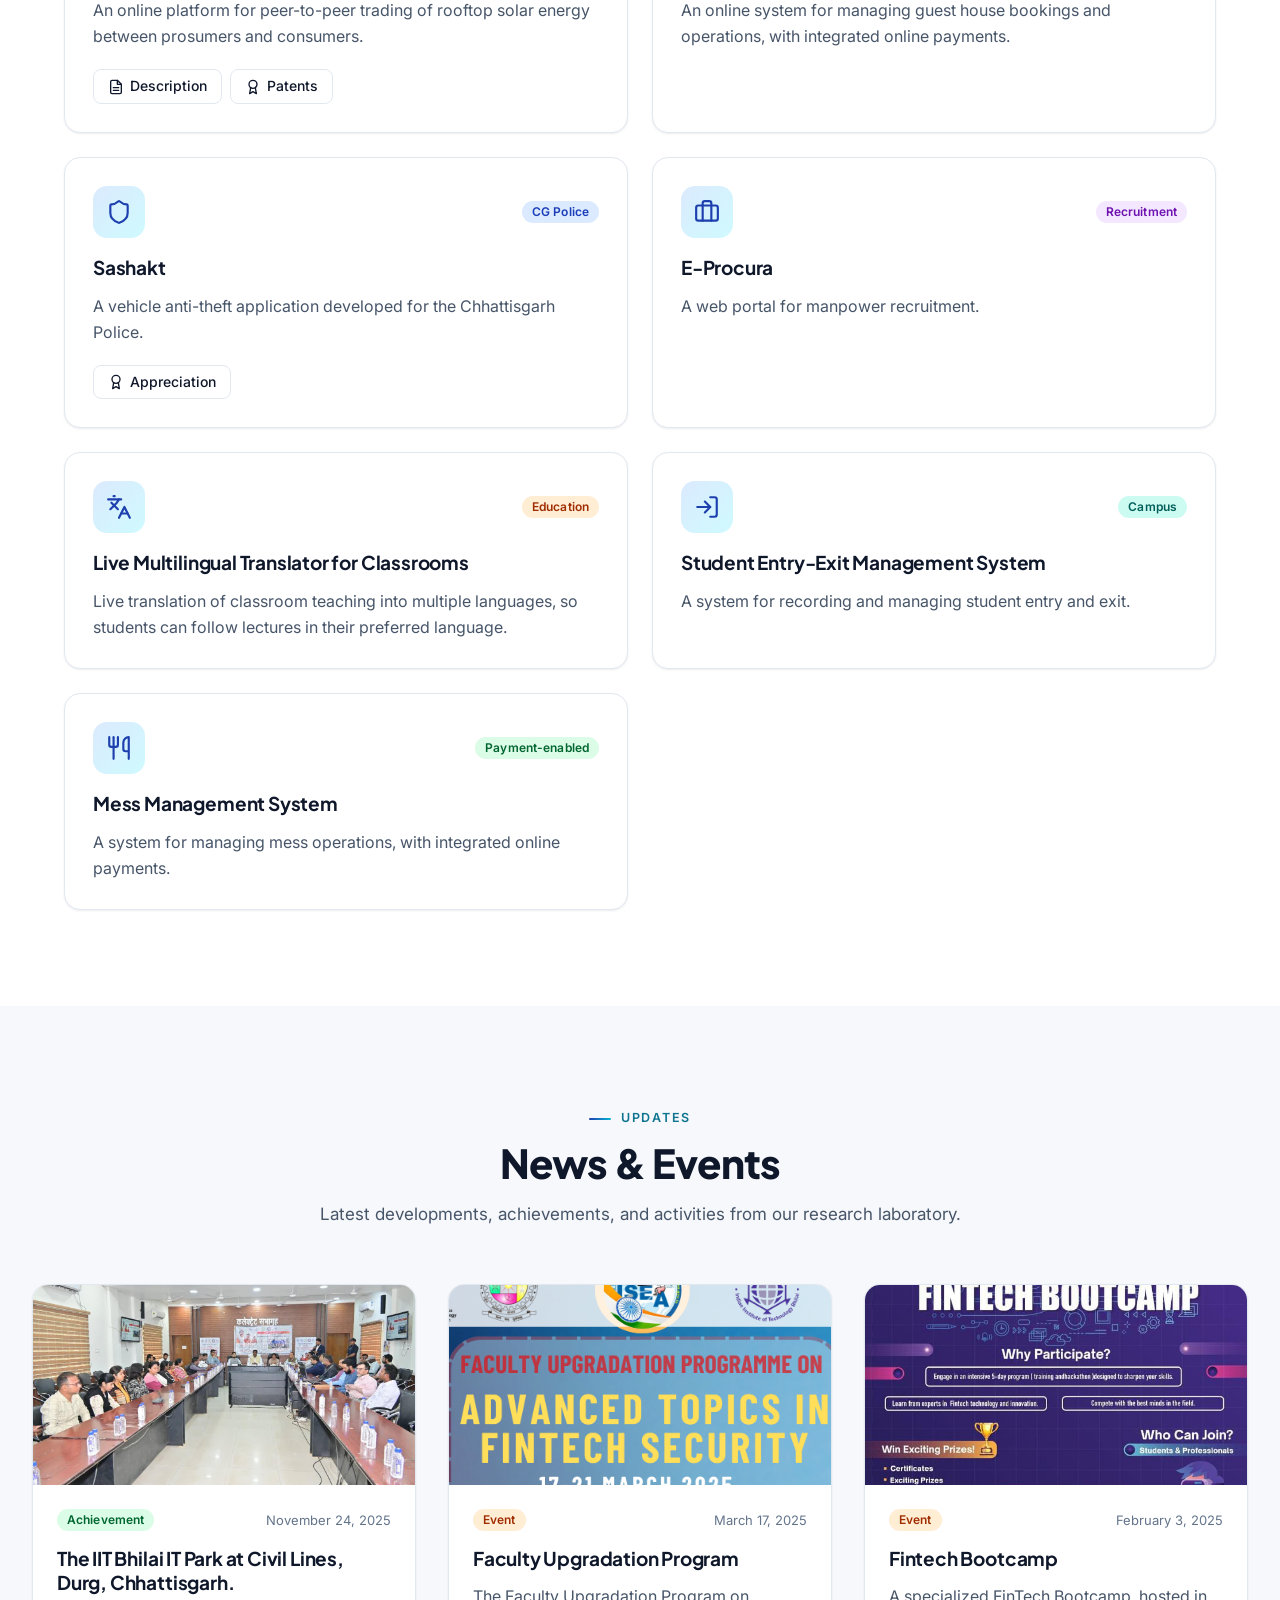
==== commit c0c2a3bb: "Add Appreciation certificate to Sashakt product and fix its spelling Co-Authored-By: Claude Opus 5.5" ====
--- a/index.html
+++ b/index.html
@@ -8,8 +8,8 @@
     <link rel="preconnect" href="https://fonts.googleapis.com">
     <link rel="preconnect" href="https://fonts.gstatic.com" crossorigin>
     <link rel="stylesheet" href="https://fonts.googleapis.com/css2?family=Inter:wght@400;500;600;700&family=Plus+Jakarta+Sans:wght@600;700;800&display=swap">
-    <link rel="stylesheet" href="css/style.css">
-    <link rel="stylesheet" href="css/theme.css">
+    <link rel="stylesheet" href="css/style.css?v=20261124">
+    <link rel="stylesheet" href="css/theme.css?v=20261124">
       <style>
       /* ---------- People page ---------- */
       .pp { --pp-primary:#1e40af; --pp-accent:#06b6d4; --pp-ink:#1f2937; --pp-muted:#4b5563; --pp-line:#e5e7eb; --pp-soft:#eff6ff; background:#f8fafc; color:var(--pp-ink); }
@@ -159,11 +159,11 @@
           </ul>
           <div class="pp-actions">
             <a class="pp-btn pp-primary" href="https://souradyutip.github.io/" target="_blank" rel="noopener noreferrer">
-              <svg viewBox="0 0 24 24" fill="none" stroke="currentColor" stroke-width="2" stroke-linecap="round" stroke-linejoin="round" aria-hidden="true"><path d="M15 3h6v6"/><path d="M10 14 21 3"/><path d="M18 13v6a2 2 0 0 1-2 2H5a2 2 0 0 1-2-2V8a2 2 0 0 1 2-2h6"/></svg>
+              <svg width="16" height="16" viewBox="0 0 24 24" fill="none" stroke="currentColor" stroke-width="2" stroke-linecap="round" stroke-linejoin="round" aria-hidden="true"><path d="M15 3h6v6"/><path d="M10 14 21 3"/><path d="M18 13v6a2 2 0 0 1-2 2H5a2 2 0 0 1-2-2V8a2 2 0 0 1 2-2h6"/></svg>
               Homepage
             </a>
             <a class="pp-btn" href="mailto:souradyuti@iitbhilai.ac.in">
-              <svg viewBox="0 0 24 24" fill="none" stroke="currentColor" stroke-width="2" stroke-linecap="round" stroke-linejoin="round" aria-hidden="true"><rect width="20" height="16" x="2" y="4" rx="2"/><path d="m22 7-8.97 5.7a1.94 1.94 0 0 1-2.06 0L2 7"/></svg>
+              <svg width="16" height="16" viewBox="0 0 24 24" fill="none" stroke="currentColor" stroke-width="2" stroke-linecap="round" stroke-linejoin="round" aria-hidden="true"><rect width="20" height="16" x="2" y="4" rx="2"/><path d="m22 7-8.97 5.7a1.94 1.94 0 0 1-2.06 0L2 7"/></svg>
               souradyuti@iitbhilai.ac.in
             </a>
           </div>
@@ -198,8 +198,8 @@
             <div><h3>Abu Talha</h3><span class="pp-role">Research Scholar</span></div>
             <ul class="pp-tags" aria-label="Research topics"><li>Statistics</li><li>Diffusion Models</li></ul>
             <div class="pp-actions">
-              <a class="pp-icon" href="mailto:abut@iitbhilai.ac.in" title="abut@iitbhilai.ac.in" aria-label="Email Abu Talha"><svg viewBox="0 0 24 24" fill="none" stroke="currentColor" stroke-width="2" stroke-linecap="round" stroke-linejoin="round" aria-hidden="true"><rect width="20" height="16" x="2" y="4" rx="2"/><path d="m22 7-8.97 5.7a1.94 1.94 0 0 1-2.06 0L2 7"/></svg></a>
-              <a class="pp-icon" href="https://sites.google.com/view/talhaiiserb/home" target="_blank" rel="noopener noreferrer" title="Personal website" aria-label="Abu Talha's website"><svg viewBox="0 0 24 24" fill="none" stroke="currentColor" stroke-width="2" stroke-linecap="round" stroke-linejoin="round" aria-hidden="true"><path d="M15 3h6v6"/><path d="M10 14 21 3"/><path d="M18 13v6a2 2 0 0 1-2 2H5a2 2 0 0 1-2-2V8a2 2 0 0 1 2-2h6"/></svg></a>
+              <a class="pp-icon" href="mailto:abut@iitbhilai.ac.in" title="abut@iitbhilai.ac.in" aria-label="Email Abu Talha"><svg width="16" height="16" viewBox="0 0 24 24" fill="none" stroke="currentColor" stroke-width="2" stroke-linecap="round" stroke-linejoin="round" aria-hidden="true"><rect width="20" height="16" x="2" y="4" rx="2"/><path d="m22 7-8.97 5.7a1.94 1.94 0 0 1-2.06 0L2 7"/></svg></a>
+              <a class="pp-icon" href="https://sites.google.com/view/talhaiiserb/home" target="_blank" rel="noopener noreferrer" title="Personal website" aria-label="Abu Talha's website"><svg width="16" height="16" viewBox="0 0 24 24" fill="none" stroke="currentColor" stroke-width="2" stroke-linecap="round" stroke-linejoin="round" aria-hidden="true"><path d="M15 3h6v6"/><path d="M10 14 21 3"/><path d="M18 13v6a2 2 0 0 1-2 2H5a2 2 0 0 1-2-2V8a2 2 0 0 1 2-2h6"/></svg></a>
             </div>
           </div>
         </article>
@@ -209,8 +209,8 @@
           <div class="pp-card-body">
             <div><h3>Vijay Shankar Tiwari</h3><span class="pp-role">Research Scholar</span></div>
             <div class="pp-actions">
-              <a class="pp-icon" href="mailto:vijayst@iitbhilai.ac.in" title="vijayst@iitbhilai.ac.in" aria-label="Email Vijay Shankar Tiwari"><svg viewBox="0 0 24 24" fill="none" stroke="currentColor" stroke-width="2" stroke-linecap="round" stroke-linejoin="round" aria-hidden="true"><rect width="20" height="16" x="2" y="4" rx="2"/><path d="m22 7-8.97 5.7a1.94 1.94 0 0 1-2.06 0L2 7"/></svg></a>
-              <a class="pp-icon" href="https://www.linkedin.com/in/vijay-shankar-tiwari-5637b1337/" target="_blank" rel="noopener noreferrer" title="LinkedIn" aria-label="Vijay Shankar Tiwari on LinkedIn"><svg viewBox="0 0 24 24" fill="none" stroke="currentColor" stroke-width="2" stroke-linecap="round" stroke-linejoin="round" aria-hidden="true"><path d="M15 3h6v6"/><path d="M10 14 21 3"/><path d="M18 13v6a2 2 0 0 1-2 2H5a2 2 0 0 1-2-2V8a2 2 0 0 1 2-2h6"/></svg></a>
+              <a class="pp-icon" href="mailto:vijayst@iitbhilai.ac.in" title="vijayst@iitbhilai.ac.in" aria-label="Email Vijay Shankar Tiwari"><svg width="16" height="16" viewBox="0 0 24 24" fill="none" stroke="currentColor" stroke-width="2" stroke-linecap="round" stroke-linejoin="round" aria-hidden="true"><rect width="20" height="16" x="2" y="4" rx="2"/><path d="m22 7-8.97 5.7a1.94 1.94 0 0 1-2.06 0L2 7"/></svg></a>
+              <a class="pp-icon" href="https://www.linkedin.com/in/vijay-shankar-tiwari-5637b1337/" target="_blank" rel="noopener noreferrer" title="LinkedIn" aria-label="Vijay Shankar Tiwari on LinkedIn"><svg width="16" height="16" viewBox="0 0 24 24" fill="none" stroke="currentColor" stroke-width="2" stroke-linecap="round" stroke-linejoin="round" aria-hidden="true"><path d="M15 3h6v6"/><path d="M10 14 21 3"/><path d="M18 13v6a2 2 0 0 1-2 2H5a2 2 0 0 1-2-2V8a2 2 0 0 1 2-2h6"/></svg></a>
             </div>
           </div>
         </article>
@@ -251,8 +251,8 @@
             <div><h3>Renu Bakshi</h3><span class="pp-role">Crypto Security Engineer</span></div>
             <ul class="pp-tags" aria-label="Research topics"><li>Blockchain Technology</li><li>Fintech Security</li></ul>
             <div class="pp-actions">
-              <a class="pp-icon" href="mailto:renu47010@gmail.com" title="renu47010@gmail.com" aria-label="Email Renu Bakshi"><svg viewBox="0 0 24 24" fill="none" stroke="currentColor" stroke-width="2" stroke-linecap="round" stroke-linejoin="round" aria-hidden="true"><rect width="20" height="16" x="2" y="4" rx="2"/><path d="m22 7-8.97 5.7a1.94 1.94 0 0 1-2.06 0L2 7"/></svg></a>
-              <a class="pp-icon" href="https://www.linkedin.com/in/renu-bakshi/" target="_blank" rel="noopener noreferrer" title="LinkedIn" aria-label="Renu Bakshi on LinkedIn"><svg viewBox="0 0 24 24" fill="none" stroke="currentColor" stroke-width="2" stroke-linecap="round" stroke-linejoin="round" aria-hidden="true"><path d="M15 3h6v6"/><path d="M10 14 21 3"/><path d="M18 13v6a2 2 0 0 1-2 2H5a2 2 0 0 1-2-2V8a2 2 0 0 1 2-2h6"/></svg></a>
+              <a class="pp-icon" href="mailto:renu47010@gmail.com" title="renu47010@gmail.com" aria-label="Email Renu Bakshi"><svg width="16" height="16" viewBox="0 0 24 24" fill="none" stroke="currentColor" stroke-width="2" stroke-linecap="round" stroke-linejoin="round" aria-hidden="true"><rect width="20" height="16" x="2" y="4" rx="2"/><path d="m22 7-8.97 5.7a1.94 1.94 0 0 1-2.06 0L2 7"/></svg></a>
+              <a class="pp-icon" href="https://www.linkedin.com/in/renu-bakshi/" target="_blank" rel="noopener noreferrer" title="LinkedIn" aria-label="Renu Bakshi on LinkedIn"><svg width="16" height="16" viewBox="0 0 24 24" fill="none" stroke="currentColor" stroke-width="2" stroke-linecap="round" stroke-linejoin="round" aria-hidden="true"><path d="M15 3h6v6"/><path d="M10 14 21 3"/><path d="M18 13v6a2 2 0 0 1-2 2H5a2 2 0 0 1-2-2V8a2 2 0 0 1 2-2h6"/></svg></a>
             </div>
           </div>
         </article>
@@ -263,7 +263,7 @@
             <div><h3>Rohan Madhukar Wasnik</h3><span class="pp-role">Project Assistant</span></div>
             <ul class="pp-tags" aria-label="Research topics"><li>Blockchain Technology</li><li>Fintech Security</li></ul>
             <div class="pp-actions">
-              <a class="pp-icon" href="mailto:wasnikrohan853@gmail.com" title="wasnikrohan853@gmail.com" aria-label="Email Rohan Madhukar Wasnik"><svg viewBox="0 0 24 24" fill="none" stroke="currentColor" stroke-width="2" stroke-linecap="round" stroke-linejoin="round" aria-hidden="true"><rect width="20" height="16" x="2" y="4" rx="2"/><path d="m22 7-8.97 5.7a1.94 1.94 0 0 1-2.06 0L2 7"/></svg></a>
+              <a class="pp-icon" href="mailto:wasnikrohan853@gmail.com" title="wasnikrohan853@gmail.com" aria-label="Email Rohan Madhukar Wasnik"><svg width="16" height="16" viewBox="0 0 24 24" fill="none" stroke="currentColor" stroke-width="2" stroke-linecap="round" stroke-linejoin="round" aria-hidden="true"><rect width="20" height="16" x="2" y="4" rx="2"/><path d="m22 7-8.97 5.7a1.94 1.94 0 0 1-2.06 0L2 7"/></svg></a>
             </div>
           </div>
         </article>
@@ -282,7 +282,7 @@
             <div><h3>Mr. Arup Kumar Paul</h3><span class="pp-role">Project Associate</span></div>
             <ul class="pp-tags" aria-label="Research topics"><li>Smart Card</li><li>Fintech Security</li><li>Web/App Development</li><li>E-Governance</li></ul>
             <div class="pp-actions">
-              <a class="pp-icon" href="mailto:arupkumar@iitbhilai.ac.in" title="arupkumar@iitbhilai.ac.in" aria-label="Email Arup Kumar Paul"><svg viewBox="0 0 24 24" fill="none" stroke="currentColor" stroke-width="2" stroke-linecap="round" stroke-linejoin="round" aria-hidden="true"><rect width="20" height="16" x="2" y="4" rx="2"/><path d="m22 7-8.97 5.7a1.94 1.94 0 0 1-2.06 0L2 7"/></svg></a>
+              <a class="pp-icon" href="mailto:arupkumar@iitbhilai.ac.in" title="arupkumar@iitbhilai.ac.in" aria-label="Email Arup Kumar Paul"><svg width="16" height="16" viewBox="0 0 24 24" fill="none" stroke="currentColor" stroke-width="2" stroke-linecap="round" stroke-linejoin="round" aria-hidden="true"><rect width="20" height="16" x="2" y="4" rx="2"/><path d="m22 7-8.97 5.7a1.94 1.94 0 0 1-2.06 0L2 7"/></svg></a>
             </div>
           </div>
         </article>
@@ -317,7 +317,7 @@
             <h3>Bhakti Dhorajiya</h3><span class="pp-role">MTech in CSE (2023-2025)</span>
             <p class="pp-topic"><span class="pp-label">Area:</span> On Secure E-Voting</p>
             <div class="pp-actions">
-              <a class="pp-icon" href="https://www.linkedin.com/in/bhakti-dhorajiya-291216201/" target="_blank" rel="noopener noreferrer" title="LinkedIn" aria-label="Bhakti Dhorajiya on LinkedIn"><svg viewBox="0 0 24 24" fill="none" stroke="currentColor" stroke-width="2" stroke-linecap="round" stroke-linejoin="round" aria-hidden="true"><path d="M15 3h6v6"/><path d="M10 14 21 3"/><path d="M18 13v6a2 2 0 0 1-2 2H5a2 2 0 0 1-2-2V8a2 2 0 0 1 2-2h6"/></svg></a>
+              <a class="pp-icon" href="https://www.linkedin.com/in/bhakti-dhorajiya-291216201/" target="_blank" rel="noopener noreferrer" title="LinkedIn" aria-label="Bhakti Dhorajiya on LinkedIn"><svg width="16" height="16" viewBox="0 0 24 24" fill="none" stroke="currentColor" stroke-width="2" stroke-linecap="round" stroke-linejoin="round" aria-hidden="true"><path d="M15 3h6v6"/><path d="M10 14 21 3"/><path d="M18 13v6a2 2 0 0 1-2 2H5a2 2 0 0 1-2-2V8a2 2 0 0 1 2-2h6"/></svg></a>
             </div>
           </div>
         </article>
@@ -328,7 +328,7 @@
             <h3>Abhishek Neogi</h3><span class="pp-role">Intern (2023-2025)</span>
             <p class="pp-topic"><span class="pp-label">Area:</span> Blockchain Applications</p>
             <div class="pp-actions">
-              <a class="pp-icon" href="https://www.linkedin.com/in/abhishek-neogi-472783228/" target="_blank" rel="noopener noreferrer" title="LinkedIn" aria-label="Abhishek Neogi on LinkedIn"><svg viewBox="0 0 24 24" fill="none" stroke="currentColor" stroke-width="2" stroke-linecap="round" stroke-linejoin="round" aria-hidden="true"><path d="M15 3h6v6"/><path d="M10 14 21 3"/><path d="M18 13v6a2 2 0 0 1-2 2H5a2 2 0 0 1-2-2V8a2 2 0 0 1 2-2h6"/></svg></a>
+              <a class="pp-icon" href="https://www.linkedin.com/in/abhishek-neogi-472783228/" target="_blank" rel="noopener noreferrer" title="LinkedIn" aria-label="Abhishek Neogi on LinkedIn"><svg width="16" height="16" viewBox="0 0 24 24" fill="none" stroke="currentColor" stroke-width="2" stroke-linecap="round" stroke-linejoin="round" aria-hidden="true"><path d="M15 3h6v6"/><path d="M10 14 21 3"/><path d="M18 13v6a2 2 0 0 1-2 2H5a2 2 0 0 1-2-2V8a2 2 0 0 1 2-2h6"/></svg></a>
             </div>
           </div>
         </article>
@@ -339,7 +339,7 @@
             <h3>Rishabh Kumar Dewangan</h3><span class="pp-role">Project Associate (2024-2026)</span>
             <p class="pp-topic"><span class="pp-label">Area:</span> Cyber security: web app / APK pentesting</p>
             <div class="pp-actions">
-              <a class="pp-icon" href="https://medium.com/@rishabhkumar-rk" target="_blank" rel="noopener noreferrer" title="Medium blog" aria-label="Rishabh Kumar Dewangan on Medium"><svg viewBox="0 0 24 24" fill="none" stroke="currentColor" stroke-width="2" stroke-linecap="round" stroke-linejoin="round" aria-hidden="true"><path d="M15 3h6v6"/><path d="M10 14 21 3"/><path d="M18 13v6a2 2 0 0 1-2 2H5a2 2 0 0 1-2-2V8a2 2 0 0 1 2-2h6"/></svg></a>
+              <a class="pp-icon" href="https://medium.com/@rishabhkumar-rk" target="_blank" rel="noopener noreferrer" title="Medium blog" aria-label="Rishabh Kumar Dewangan on Medium"><svg width="16" height="16" viewBox="0 0 24 24" fill="none" stroke="currentColor" stroke-width="2" stroke-linecap="round" stroke-linejoin="round" aria-hidden="true"><path d="M15 3h6v6"/><path d="M10 14 21 3"/><path d="M18 13v6a2 2 0 0 1-2 2H5a2 2 0 0 1-2-2V8a2 2 0 0 1 2-2h6"/></svg></a>
             </div>
           </div>
         </article>
@@ -657,11 +657,11 @@
             <p class="text-secondary leading-relaxed">An online platform for peer-to-peer trading of rooftop solar energy between prosumers and consumers.</p>
             <div class="prod-actions">
               <button type="button" class="prod-btn" aria-expanded="false" aria-controls="p2p-solar-desc" data-toggle-panel>
-                <svg viewBox="0 0 24 24" fill="none" stroke="currentColor" stroke-width="2" stroke-linecap="round" stroke-linejoin="round" aria-hidden="true"><path d="M14 2H6a2 2 0 0 0-2 2v16a2 2 0 0 0 2 2h12a2 2 0 0 0 2-2V8z"/><path d="M14 2v6h6"/><path d="M16 13H8"/><path d="M16 17H8"/></svg>
+                <svg width="16" height="16" viewBox="0 0 24 24" fill="none" stroke="currentColor" stroke-width="2" stroke-linecap="round" stroke-linejoin="round" aria-hidden="true"><path d="M14 2H6a2 2 0 0 0-2 2v16a2 2 0 0 0 2 2h12a2 2 0 0 0 2-2V8z"/><path d="M14 2v6h6"/><path d="M16 13H8"/><path d="M16 17H8"/></svg>
                 Description
               </button>
               <a class="prod-btn" href="Patents.pdf" target="_blank" rel="noopener">
-                <svg viewBox="0 0 24 24" fill="none" stroke="currentColor" stroke-width="2" stroke-linecap="round" stroke-linejoin="round" aria-hidden="true"><circle cx="12" cy="8" r="6"/><path d="M15.477 12.89 17 22l-5-3-5 3 1.523-9.11"/></svg>
+                <svg width="16" height="16" viewBox="0 0 24 24" fill="none" stroke="currentColor" stroke-width="2" stroke-linecap="round" stroke-linejoin="round" aria-hidden="true"><circle cx="12" cy="8" r="6"/><path d="M15.477 12.89 17 22l-5-3-5 3 1.523-9.11"/></svg>
                 Patents
               </a>
             </div>
@@ -680,8 +680,14 @@
               <div class="text-primary"><svg xmlns="http://www.w3.org/2000/svg" width="24" height="24" viewBox="0 0 24 24" fill="none" stroke="currentColor" stroke-width="2" stroke-linecap="round" stroke-linejoin="round" class="h-8 w-8" aria-hidden="true"><path d="M20 13c0 5-3.5 7.5-7.66 8.95a1 1 0 0 1-.67-.01C7.5 20.5 4 18 4 13V6a1 1 0 0 1 1-1c2 0 4.5-1.2 6.24-2.72a1.17 1.17 0 0 1 1.52 0C14.51 3.81 17 5 19 5a1 1 0 0 1 1 1z"></path></svg></div>
               <span class="text-xs font-medium px-3 py-1 rounded-full bg-blue-100 text-blue-800">CG Police</span>
             </div>
-            <h3 class="text-xl font-semibold text-dark mb-3">Shasakt</h3>
+            <h3 class="text-xl font-semibold text-dark mb-3">Sashakt</h3>
             <p class="text-secondary leading-relaxed">A vehicle anti-theft application developed for the Chhattisgarh Police.</p>
+            <div class="prod-actions">
+              <a class="prod-btn" href="cgPoliceCert.pdf" target="_blank" rel="noopener">
+                <svg width="16" height="16" viewBox="0 0 24 24" fill="none" stroke="currentColor" stroke-width="2" stroke-linecap="round" stroke-linejoin="round" aria-hidden="true"><circle cx="12" cy="8" r="6"/><path d="M15.477 12.89 17 22l-5-3-5 3 1.523-9.11"/></svg>
+                Appreciation
+              </a>
+            </div>
           </div>
           <div class="bg-white rounded-lg border border-gray-200 p-6 hover:shadow-lg transition-all duration-300 hover:border-primary/20 flex flex-col">
             <div class="flex items-center justify-between mb-4">
@@ -719,7 +725,7 @@
     </div>
   </section></div>
 
-<div data-page="news-events" id="news-events"><section class="w-full bg-white py-16 lg:py-20"><div class="max-w-7xl mx-auto px-4 sm:px-6 lg:px-8"><div class="sec-head"><p class="sec-eyebrow">Updates</p><h2>News &amp; Events</h2><p>Latest developments, achievements, and activities from our research laboratory.</p></div><div class="grid grid-cols-1 md:grid-cols-2 lg:grid-cols-3 gap-8"><div class="bg-white rounded-lg border border-gray-200 hover:shadow-lg transition-all duration-300 hover:border-primary/20 overflow-hidden h-full flex flex-col"><div class="w-full h-48 bg-gray-200 overflow-hidden"><img alt="The IIT Bhilai IT Park at Civil Lines, Durg, Chhattisgarh." class="w-full h-full object-cover hover:scale-105 transition-transform duration-300" src="news/news241125.jpg"></div><div class="p-6 flex-1 flex flex-col"><div class="flex items-center justify-between mb-4"><span class="text-xs font-medium px-3 py-1 rounded-full bg-green-100 text-green-800">Achievement</span><span class="text-sm text-secondary">November 24, 2025</span></div><h3 class="text-xl font-semibold text-dark mb-3 leading-tight">The IIT Bhilai IT Park at Civil Lines, Durg, Chhattisgarh.</h3><div class="flex-1"><p class="text-secondary leading-relaxed">The day marks a significant milestone for IIT Bhilai. The IIT Bhilai IT Park has officially come into existence at Civil Lines, Durg, Chhattisgarh, on...</p><button class="text-primary hover:text-primary-dark font-medium text-sm transition-colors duration-200 mt-2 flex items-center" data-readmore="0" data-short-text="The day marks a significant milestone for IIT Bhilai. The IIT Bhilai IT Park has officially come into existence at Civil Lines, Durg, Chhattisgarh, on..." data-long-text="The day marks a significant milestone for IIT Bhilai. The IIT Bhilai IT Park has officially come into existence at Civil Lines, Durg, Chhattisgarh, on land graciously provided by the District Administration, Durg. The inauguration ceremony was held in the esteemed presence of the School Education Minister of Chhattisgarh, the Collector of Durg, and the Director of IIT Bhilai." data-short-btn="Read More&lt;svg class=&quot;w-4 h-4 ml-1&quot; fill=&quot;none&quot; stroke=&quot;currentColor&quot; viewBox=&quot;0 0 24 24&quot;&gt;&lt;path stroke-linecap=&quot;round&quot; stroke-linejoin=&quot;round&quot; stroke-width=&quot;2&quot; d=&quot;M19 9l-7 7-7-7&quot;&gt;&lt;/path&gt;&lt;/svg&gt;" data-long-btn="Show Less&lt;svg class=&quot;w-4 h-4 ml-1&quot; fill=&quot;none&quot; stroke=&quot;currentColor&quot; viewBox=&quot;0 0 24 24&quot;&gt;&lt;path stroke-linecap=&quot;round&quot; stroke-linejoin=&quot;round&quot; stroke-width=&quot;2&quot; d=&quot;M5 15l7-7 7 7&quot;&gt;&lt;/path&gt;&lt;/svg&gt;" type="button">Read More<svg class="w-4 h-4 ml-1" fill="none" stroke="currentColor" viewBox="0 0 24 24"><path stroke-linecap="round" stroke-linejoin="round" stroke-width="2" d="M19 9l-7 7-7-7"></path></svg></button></div></div></div><div class="bg-white rounded-lg border border-gray-200 hover:shadow-lg transition-all duration-300 hover:border-primary/20 overflow-hidden h-full flex flex-col"><div class="w-full h-48 bg-gray-200 overflow-hidden"><img alt="Faculty Upgradation Program" class="w-full h-full object-cover hover:scale-105 transition-transform duration-300" src="news/news280325.png"></div><div class="p-6 flex-1 flex flex-col"><div class="flex items-center justify-between mb-4"><span class="text-xs font-medium px-3 py-1 rounded-full bg-orange-100 text-orange-800">Event</span><span class="text-sm text-secondary">March 17, 2025</span></div><h3 class="text-xl font-semibold text-dark mb-3 leading-tight">Faculty Upgradation Program</h3><div class="flex-1"><p class="text-secondary leading-relaxed">The Faculty Upgradation Program on Advanced Topics in FinTech Security, hosted in IIT Bhilai, was successfully completed. The intensive course focused...</p><button class="text-primary hover:text-primary-dark font-medium text-sm transition-colors duration-200 mt-2 flex items-center" data-readmore="1" data-short-text="The Faculty Upgradation Program on Advanced Topics in FinTech Security, hosted in IIT Bhilai, was successfully completed. The intensive course focused..." data-long-text="The Faculty Upgradation Program on Advanced Topics in FinTech Security, hosted in IIT Bhilai, was successfully completed. The intensive course focused on advanced topics of Fintech and Blockchain. The goal was to equip faculty to teach security practices, ensuring students are ready to defend against financial cyber threats." data-short-btn="Read More&lt;svg class=&quot;w-4 h-4 ml-1&quot; fill=&quot;none&quot; stroke=&quot;currentColor&quot; viewBox=&quot;0 0 24 24&quot;&gt;&lt;path stroke-linecap=&quot;round&quot; stroke-linejoin=&quot;round&quot; stroke-width=&quot;2&quot; d=&quot;M19 9l-7 7-7-7&quot;&gt;&lt;/path&gt;&lt;/svg&gt;" data-long-btn="Show Less&lt;svg class=&quot;w-4 h-4 ml-1&quot; fill=&quot;none&quot; stroke=&quot;currentColor&quot; viewBox=&quot;0 0 24 24&quot;&gt;&lt;path stroke-linecap=&quot;round&quot; stroke-linejoin=&quot;round&quot; stroke-width=&quot;2&quot; d=&quot;M5 15l7-7 7 7&quot;&gt;&lt;/path&gt;&lt;/svg&gt;" type="button">Read More<svg class="w-4 h-4 ml-1" fill="none" stroke="currentColor" viewBox="0 0 24 24"><path stroke-linecap="round" stroke-linejoin="round" stroke-width="2" d="M19 9l-7 7-7-7"></path></svg></button></div></div></div><div class="bg-white rounded-lg border border-gray-200 hover:shadow-lg transition-all duration-300 hover:border-primary/20 overflow-hidden h-full flex flex-col"><div class="w-full h-48 bg-gray-200 overflow-hidden"><img alt="Fintech Bootcamp" class="w-full h-full object-cover hover:scale-105 transition-transform duration-300" src="news/news030225.jpg"></div><div class="p-6 flex-1 flex flex-col"><div class="flex items-center justify-between mb-4"><span class="text-xs font-medium px-3 py-1 rounded-full bg-orange-100 text-orange-800">Event</span><span class="text-sm text-secondary">February 3, 2025</span></div><h3 class="text-xl font-semibold text-dark mb-3 leading-tight">Fintech Bootcamp</h3><div class="flex-1"><p class="text-secondary leading-relaxed">A specialized FinTech Bootcamp, hosted in IIT Bhilai, successfully upskilled its participants. The intensive program covered essential future-of-finan...</p><button class="text-primary hover:text-primary-dark font-medium text-sm transition-colors duration-200 mt-2 flex items-center" data-readmore="2" data-short-text="A specialized FinTech Bootcamp, hosted in IIT Bhilai, successfully upskilled its participants. The intensive program covered essential future-of-finan..." data-long-text="A specialized FinTech Bootcamp, hosted in IIT Bhilai, successfully upskilled its participants. The intensive program covered essential future-of-finance topics like blockchain, financial technology. Participants engaged in hands-on workshops and a hackathon." data-short-btn="Read More&lt;svg class=&quot;w-4 h-4 ml-1&quot; fill=&quot;none&quot; stroke=&quot;currentColor&quot; viewBox=&quot;0 0 24 24&quot;&gt;&lt;path stroke-linecap=&quot;round&quot; stroke-linejoin=&quot;round&quot; stroke-width=&quot;2&quot; d=&quot;M19 9l-7 7-7-7&quot;&gt;&lt;/path&gt;&lt;/svg&gt;" data-long-btn="Show Less&lt;svg class=&quot;w-4 h-4 ml-1&quot; fill=&quot;none&quot; stroke=&quot;currentColor&quot; viewBox=&quot;0 0 24 24&quot;&gt;&lt;path stroke-linecap=&quot;round&quot; stroke-linejoin=&quot;round&quot; stroke-width=&quot;2&quot; d=&quot;M5 15l7-7 7 7&quot;&gt;&lt;/path&gt;&lt;/svg&gt;" type="button">Read More<svg class="w-4 h-4 ml-1" fill="none" stroke="currentColor" viewBox="0 0 24 24"><path stroke-linecap="round" stroke-linejoin="round" stroke-width="2" d="M19 9l-7 7-7-7"></path></svg></button></div></div></div></div><div class="text-center mt-12"><div class="inline-flex items-center space-x-6 text-sm text-secondary"><span>Total Updates: 3</span><span>This Year: 0</span><span>Last Updated: November 24, 2025</span></div></div><div class="text-center mt-12"><div class="inline-flex items-center space-x-6 text-sm text-secondary"><span>For more news &amp; events, stay tuned!</span></div></div></div></section></div>
+<div data-page="news-events" id="news-events"><section class="w-full bg-white py-16 lg:py-20"><div class="max-w-7xl mx-auto px-4 sm:px-6 lg:px-8"><div class="sec-head"><p class="sec-eyebrow">Updates</p><h2>News &amp; Events</h2><p>Latest developments, achievements, and activities from our research laboratory.</p></div><div class="grid grid-cols-1 md:grid-cols-2 lg:grid-cols-3 gap-8"><div class="bg-white rounded-lg border border-gray-200 hover:shadow-lg transition-all duration-300 hover:border-primary/20 overflow-hidden h-full flex flex-col"><div class="w-full h-48 bg-gray-200 overflow-hidden"><img alt="The IIT Bhilai IT Park at Civil Lines, Durg, Chhattisgarh." class="w-full h-full object-cover hover:scale-105 transition-transform duration-300" src="news/news241125.jpg"></div><div class="p-6 flex-1 flex flex-col"><div class="flex items-center justify-between mb-4"><span class="text-xs font-medium px-3 py-1 rounded-full bg-green-100 text-green-800">Achievement</span><span class="text-sm text-secondary">November 24, 2025</span></div><h3 class="text-xl font-semibold text-dark mb-3 leading-tight">The IIT Bhilai IT Park at Civil Lines, Durg, Chhattisgarh.</h3><div class="flex-1"><p class="text-secondary leading-relaxed">The day marks a significant milestone for IIT Bhilai. The IIT Bhilai IT Park has officially come into existence at Civil Lines, Durg, Chhattisgarh, on...</p><button class="text-primary hover:text-primary-dark font-medium text-sm transition-colors duration-200 mt-2 flex items-center" data-readmore="0" data-short-text="The day marks a significant milestone for IIT Bhilai. The IIT Bhilai IT Park has officially come into existence at Civil Lines, Durg, Chhattisgarh, on..." data-long-text="The day marks a significant milestone for IIT Bhilai. The IIT Bhilai IT Park has officially come into existence at Civil Lines, Durg, Chhattisgarh, on land graciously provided by the District Administration, Durg. The inauguration ceremony was held in the esteemed presence of the School Education Minister of Chhattisgarh, the Collector of Durg, and the Director of IIT Bhilai." data-short-btn="Read More&lt;svg class=&quot;w-4 h-4 ml-1&quot; fill=&quot;none&quot; stroke=&quot;currentColor&quot; viewBox=&quot;0 0 24 24&quot;&gt;&lt;path stroke-linecap=&quot;round&quot; stroke-linejoin=&quot;round&quot; stroke-width=&quot;2&quot; d=&quot;M19 9l-7 7-7-7&quot;&gt;&lt;/path&gt;&lt;/svg&gt;" data-long-btn="Show Less&lt;svg class=&quot;w-4 h-4 ml-1&quot; fill=&quot;none&quot; stroke=&quot;currentColor&quot; viewBox=&quot;0 0 24 24&quot;&gt;&lt;path stroke-linecap=&quot;round&quot; stroke-linejoin=&quot;round&quot; stroke-width=&quot;2&quot; d=&quot;M5 15l7-7 7 7&quot;&gt;&lt;/path&gt;&lt;/svg&gt;" type="button">Read More<svg width="16" height="16" class="w-4 h-4 ml-1" fill="none" stroke="currentColor" viewBox="0 0 24 24"><path stroke-linecap="round" stroke-linejoin="round" stroke-width="2" d="M19 9l-7 7-7-7"></path></svg></button></div></div></div><div class="bg-white rounded-lg border border-gray-200 hover:shadow-lg transition-all duration-300 hover:border-primary/20 overflow-hidden h-full flex flex-col"><div class="w-full h-48 bg-gray-200 overflow-hidden"><img alt="Faculty Upgradation Program" class="w-full h-full object-cover hover:scale-105 transition-transform duration-300" src="news/news280325.png"></div><div class="p-6 flex-1 flex flex-col"><div class="flex items-center justify-between mb-4"><span class="text-xs font-medium px-3 py-1 rounded-full bg-orange-100 text-orange-800">Event</span><span class="text-sm text-secondary">March 17, 2025</span></div><h3 class="text-xl font-semibold text-dark mb-3 leading-tight">Faculty Upgradation Program</h3><div class="flex-1"><p class="text-secondary leading-relaxed">The Faculty Upgradation Program on Advanced Topics in FinTech Security, hosted in IIT Bhilai, was successfully completed. The intensive course focused...</p><button class="text-primary hover:text-primary-dark font-medium text-sm transition-colors duration-200 mt-2 flex items-center" data-readmore="1" data-short-text="The Faculty Upgradation Program on Advanced Topics in FinTech Security, hosted in IIT Bhilai, was successfully completed. The intensive course focused..." data-long-text="The Faculty Upgradation Program on Advanced Topics in FinTech Security, hosted in IIT Bhilai, was successfully completed. The intensive course focused on advanced topics of Fintech and Blockchain. The goal was to equip faculty to teach security practices, ensuring students are ready to defend against financial cyber threats." data-short-btn="Read More&lt;svg class=&quot;w-4 h-4 ml-1&quot; fill=&quot;none&quot; stroke=&quot;currentColor&quot; viewBox=&quot;0 0 24 24&quot;&gt;&lt;path stroke-linecap=&quot;round&quot; stroke-linejoin=&quot;round&quot; stroke-width=&quot;2&quot; d=&quot;M19 9l-7 7-7-7&quot;&gt;&lt;/path&gt;&lt;/svg&gt;" data-long-btn="Show Less&lt;svg class=&quot;w-4 h-4 ml-1&quot; fill=&quot;none&quot; stroke=&quot;currentColor&quot; viewBox=&quot;0 0 24 24&quot;&gt;&lt;path stroke-linecap=&quot;round&quot; stroke-linejoin=&quot;round&quot; stroke-width=&quot;2&quot; d=&quot;M5 15l7-7 7 7&quot;&gt;&lt;/path&gt;&lt;/svg&gt;" type="button">Read More<svg width="16" height="16" class="w-4 h-4 ml-1" fill="none" stroke="currentColor" viewBox="0 0 24 24"><path stroke-linecap="round" stroke-linejoin="round" stroke-width="2" d="M19 9l-7 7-7-7"></path></svg></button></div></div></div><div class="bg-white rounded-lg border border-gray-200 hover:shadow-lg transition-all duration-300 hover:border-primary/20 overflow-hidden h-full flex flex-col"><div class="w-full h-48 bg-gray-200 overflow-hidden"><img alt="Fintech Bootcamp" class="w-full h-full object-cover hover:scale-105 transition-transform duration-300" src="news/news030225.jpg"></div><div class="p-6 flex-1 flex flex-col"><div class="flex items-center justify-between mb-4"><span class="text-xs font-medium px-3 py-1 rounded-full bg-orange-100 text-orange-800">Event</span><span class="text-sm text-secondary">February 3, 2025</span></div><h3 class="text-xl font-semibold text-dark mb-3 leading-tight">Fintech Bootcamp</h3><div class="flex-1"><p class="text-secondary leading-relaxed">A specialized FinTech Bootcamp, hosted in IIT Bhilai, successfully upskilled its participants. The intensive program covered essential future-of-finan...</p><button class="text-primary hover:text-primary-dark font-medium text-sm transition-colors duration-200 mt-2 flex items-center" data-readmore="2" data-short-text="A specialized FinTech Bootcamp, hosted in IIT Bhilai, successfully upskilled its participants. The intensive program covered essential future-of-finan..." data-long-text="A specialized FinTech Bootcamp, hosted in IIT Bhilai, successfully upskilled its participants. The intensive program covered essential future-of-finance topics like blockchain, financial technology. Participants engaged in hands-on workshops and a hackathon." data-short-btn="Read More&lt;svg class=&quot;w-4 h-4 ml-1&quot; fill=&quot;none&quot; stroke=&quot;currentColor&quot; viewBox=&quot;0 0 24 24&quot;&gt;&lt;path stroke-linecap=&quot;round&quot; stroke-linejoin=&quot;round&quot; stroke-width=&quot;2&quot; d=&quot;M19 9l-7 7-7-7&quot;&gt;&lt;/path&gt;&lt;/svg&gt;" data-long-btn="Show Less&lt;svg class=&quot;w-4 h-4 ml-1&quot; fill=&quot;none&quot; stroke=&quot;currentColor&quot; viewBox=&quot;0 0 24 24&quot;&gt;&lt;path stroke-linecap=&quot;round&quot; stroke-linejoin=&quot;round&quot; stroke-width=&quot;2&quot; d=&quot;M5 15l7-7 7 7&quot;&gt;&lt;/path&gt;&lt;/svg&gt;" type="button">Read More<svg width="16" height="16" class="w-4 h-4 ml-1" fill="none" stroke="currentColor" viewBox="0 0 24 24"><path stroke-linecap="round" stroke-linejoin="round" stroke-width="2" d="M19 9l-7 7-7-7"></path></svg></button></div></div></div></div><div class="text-center mt-12"><div class="inline-flex items-center space-x-6 text-sm text-secondary"><span>Total Updates: 3</span><span>This Year: 0</span><span>Last Updated: November 24, 2025</span></div></div><div class="text-center mt-12"><div class="inline-flex items-center space-x-6 text-sm text-secondary"><span>For more news &amp; events, stay tuned!</span></div></div></div></section></div>
 
 <div data-page="project-1" hidden><section class="w-full bg-white py-8 lg:py-12"><div class="max-w-4xl mx-auto px-4 sm:px-6 lg:px-8"><div class="mb-8"><a class="inline-flex items-center text-primary font-medium hover:text-primary/80 transition-colors duration-200" href="#projects"><svg xmlns="http://www.w3.org/2000/svg" width="24" height="24" viewBox="0 0 24 24" fill="none" stroke="currentColor" stroke-width="2" stroke-linecap="round" stroke-linejoin="round" class="lucide lucide-arrow-left w-4 h-4 mr-2" aria-hidden="true"><path d="m12 19-7-7 7-7"></path><path d="M19 12H5"></path></svg>Back to Projects</a></div><div class="mb-8"><h2 class="text-3xl lg:text-4xl font-bold text-dark mb-6 leading-tight">P2P Solar Energy Trading Platform</h2></div><div class="grid grid-cols-1 md:grid-cols-3 gap-4 mb-8"><div class="flex items-center space-x-3 p-4 bg-gray-50 rounded-lg"><svg xmlns="http://www.w3.org/2000/svg" width="24" height="24" viewBox="0 0 24 24" fill="none" stroke="currentColor" stroke-width="2" stroke-linecap="round" stroke-linejoin="round" class="lucide lucide-building2 lucide-building-2 w-5 h-5 text-primary flex-shrink-0" aria-hidden="true"><path d="M10 12h4"></path><path d="M10 8h4"></path><path d="M14 21v-3a2 2 0 0 0-4 0v3"></path><path d="M6 10H4a2 2 0 0 0-2 2v7a2 2 0 0 0 2 2h16a2 2 0 0 0 2-2V9a2 2 0 0 0-2-2h-2"></path><path d="M6 21V5a2 2 0 0 1 2-2h8a2 2 0 0 1 2 2v16"></path></svg><div><h3 class="font-semibold text-gray-900 text-sm">Funding Agency</h3><p class="text-gray-700 text-sm">C3iHub (IIT Kanpur)</p></div></div><div class="flex items-center space-x-3 p-4 bg-gray-50 rounded-lg"><svg xmlns="http://www.w3.org/2000/svg" width="24" height="24" viewBox="0 0 24 24" fill="none" stroke="currentColor" stroke-width="2" stroke-linecap="round" stroke-linejoin="round" class="lucide lucide-indian-rupee w-5 h-5 text-primary flex-shrink-0" aria-hidden="true"><path d="M6 3h12"></path><path d="M6 8h12"></path><path d="m6 13 8.5 8"></path><path d="M6 13h3"></path><path d="M9 13c6.667 0 6.667-10 0-10"></path></svg><div><h3 class="font-semibold text-gray-900 text-sm">Budget</h3><p class="text-gray-700 text-sm">30 lakhs</p></div></div><div class="flex items-center space-x-3 p-4 bg-gray-50 rounded-lg"><svg xmlns="http://www.w3.org/2000/svg" width="24" height="24" viewBox="0 0 24 24" fill="none" stroke="currentColor" stroke-width="2" stroke-linecap="round" stroke-linejoin="round" class="lucide lucide-calendar w-5 h-5 text-primary flex-shrink-0" aria-hidden="true"><path d="M8 2v4"></path><path d="M16 2v4"></path><rect width="18" height="18" x="3" y="4" rx="2"></rect><path d="M3 10h18"></path></svg><div><h3 class="font-semibold text-gray-900 text-sm">Project Duration</h3><p class="text-gray-700 text-sm">2022 - 2027</p></div></div></div><div class="mb-8"><div class="rounded-lg overflow-hidden shadow-md"><img alt="P2P Solar Energy Trading Platform" class="w-full h-64 lg:h-80 object-cover" src="projects/solarEnergyTrading/set1.jpg"></div></div><div class="mb-12"></div><div class="mb-12"><div class="prose max-w-none"><h2 class="text-2xl font-bold text-dark mb-6 pb-2 border-b border-gray-200">Problem Statement</h2><div class="text-gray-700 leading-relaxed text-lg"><p class="mb-4">The Solar Energy generated from rooftop solar panels often goes unused due to lack of efficient distribution and trading. This project aims to create a smart meter and decentralized platform for peer-to-peer trading of solar energy and introducing blockchain to handle dispute among prosumers and consumers.</p></div></div></div><div class="mb-12"><div class="prose max-w-none"><h2 class="text-2xl font-bold text-dark mb-6 pb-2 border-b border-gray-200">Implementation Approach</h2><div class="text-gray-700 leading-relaxed text-lg"><p class="mb-4">Technological intervention supporting decentralized energy economy can act as a powerful growth booste by fostering local empowerment, stimulating innovation, and carrying out sustainable development. </p><p class="mb-4">At IIT Bhilai, we have designed and demonstrated a prototype e-marketplace that allows secure trading of solar energy from rooftop to rooftop within the campus.</p><p class="mb-4">We argue that India – and the agencies and organizations operating within it – should seriously consider transitioning toward decentralized economic models, where solar energy itself could function as a form of currency. Such a paradigm shift would not only reduce dependence on centralized and non-renewable energy sources, but also align with India’s growing emphasis on energy security, and local economic empowerment. By leveraging solar energy as both a resource and a medium of exchange, India could pioneer an innovative model of sustainable development that integrates energy access, financial inclusion, and environmental stewardship.</p></div></div></div><div class="mb-12"><h2 class="text-2xl font-bold text-dark mb-6 pb-2 border-b border-gray-200">Project Gallery</h2><div class="grid grid-cols-1 sm:grid-cols-2 lg:grid-cols-3 gap-4"><div class="group"><div class="aspect-video rounded-lg overflow-hidden shadow-sm hover:shadow-md transition-shadow duration-200"><img alt="P2P Solar Energy Trading Platform - Gallery 2" class="w-full h-full object-cover group-hover:scale-105 transition-transform duration-300" src="projects/solarEnergyTrading/set1.jpeg"></div></div><div class="group"><div class="aspect-video rounded-lg overflow-hidden shadow-sm hover:shadow-md transition-shadow duration-200"><img alt="P2P Solar Energy Trading Platform - Gallery 3" class="w-full h-full object-cover group-hover:scale-105 transition-transform duration-300" src="projects/solarEnergyTrading/set2.jpg"></div></div><div class="group"><div class="aspect-video rounded-lg overflow-hidden shadow-sm hover:shadow-md transition-shadow duration-200"><img alt="P2P Solar Energy Trading Platform - Gallery 4" class="w-full h-full object-cover group-hover:scale-105 transition-transform duration-300" src="projects/solarEnergyTrading/set3.jpg"></div></div><div class="group"><div class="aspect-video rounded-lg overflow-hidden shadow-sm hover:shadow-md transition-shadow duration-200"><img alt="P2P Solar Energy Trading Platform - Gallery 5" class="w-full h-full object-cover group-hover:scale-105 transition-transform duration-300" src="projects/solarEnergyTrading/set4.jpg"></div></div><div class="group"><div class="aspect-video rounded-lg overflow-hidden shadow-sm hover:shadow-md transition-shadow duration-200"><img alt="P2P Solar Energy Trading Platform - Gallery 6" class="w-full h-full object-cover group-hover:scale-105 transition-transform duration-300" src="projects/solarEnergyTrading/set5.jpg"></div></div><div class="group"><div class="aspect-video rounded-lg overflow-hidden shadow-sm hover:shadow-md transition-shadow duration-200"><img alt="P2P Solar Energy Trading Platform - Gallery 7" class="w-full h-full object-cover group-hover:scale-105 transition-transform duration-300" src="projects/solarEnergyTrading/set6.jpg"></div></div></div></div></div></section></div>
 
@@ -735,5 +741,5 @@
 
 <div id="apply-dialog-templates"><template data-dialog-role="0" data-dialog-step="list"><div class="fixed inset-0 bg-black/85 flex items-center justify-center p-4 z-50" data-dialog=""><div class="bg-white rounded-lg max-w-2xl w-full max-h-[90vh] overflow-hidden"><div class="border-b border-gray-200 p-4 flex items-center justify-between"><div></div><h3 class="text-lg font-semibold text-dark">Select Intern Topic</h3><button class="text-gray-400 hover:text-gray-600 transition-colors" data-dialog-close=""><svg xmlns="http://www.w3.org/2000/svg" width="24" height="24" viewBox="0 0 24 24" fill="none" stroke="currentColor" stroke-width="2" stroke-linecap="round" stroke-linejoin="round" class="lucide lucide-x h-5 w-5" aria-hidden="true"><path d="M18 6 6 18"></path><path d="m6 6 12 12"></path></svg></button></div><div class="p-6 overflow-y-auto max-h-[60vh]"><div class="space-y-4"><p class="text-sm text-secondary">Select a research topic for the Intern position:</p><button class="w-full text-left p-4 border border-gray-200 rounded-lg hover:border-primary hover:bg-primary/5 transition-all duration-200" data-dialog-topic="0"><div class="font-medium text-dark">Blockchain Technology/ Cybersecurity</div></button><button class="w-full text-left p-4 border border-gray-200 rounded-lg hover:border-primary hover:bg-primary/5 transition-all duration-200" data-dialog-topic="1"><div class="font-medium text-dark">AI/ ML/ Generative Modeling</div></button></div></div></div></div></template>
 <template data-dialog-role="0" data-dialog-step="0"><div class="fixed inset-0 bg-black/85 flex items-center justify-center p-4 z-50" data-dialog=""><div class="bg-white rounded-lg max-w-2xl w-full max-h-[90vh] overflow-hidden"><div class="border-b border-gray-200 p-4 flex items-center justify-between"><button class="flex items-center gap-2 text-primary hover:text-primary/80 transition-colors" data-dialog-back=""><svg xmlns="http://www.w3.org/2000/svg" width="24" height="24" viewBox="0 0 24 24" fill="none" stroke="currentColor" stroke-width="2" stroke-linecap="round" stroke-linejoin="round" class="lucide lucide-arrow-left h-4 w-4" aria-hidden="true"><path d="m12 19-7-7 7-7"></path><path d="M19 12H5"></path></svg>Back to Topics</button><h3 class="text-lg font-semibold text-dark">Intern: Blockchain Technology/ Cybersecurity</h3><button class="text-gray-400 hover:text-gray-600 transition-colors" data-dialog-close=""><svg xmlns="http://www.w3.org/2000/svg" width="24" height="24" viewBox="0 0 24 24" fill="none" stroke="currentColor" stroke-width="2" stroke-linecap="round" stroke-linejoin="round" class="lucide lucide-x h-5 w-5" aria-hidden="true"><path d="M18 6 6 18"></path><path d="m6 6 12 12"></path></svg></button></div><div class="p-6 overflow-y-auto max-h-[60vh]"><div class="space-y-6"><div class="bg-blue-50 border border-blue-200 rounded-lg p-4"><h4 class="font-semibold text-blue-900 mb-2">Intern Position: Blockchain Technology/ Cybersecurity</h4></div><div><h4 class="font-semibold text-dark mb-3">Requirements:</h4><div class="bg-gray-50 rounded-lg p-4 border border-gray-200"><ul class="list-disc list-inside space-y-2 text-secondary"><li>Knowledge of blockchain technology and decentralized systems</li><li>Good programming skills</li><li>Experience with blockchain frameworks</li><li>Knowledge of smart contract security and formal verification</li></ul></div></div><div><h4 class="font-semibold text-dark mb-3">How to Apply:</h4><div class="mb-4"><h5 class="font-medium text-dark mb-2">a. CV/Resume:</h5><div class="bg-gray-50 rounded-lg p-4 border border-gray-200"><p class="text-secondary">Prepare and attach your updated CV/Resume in the email.</p></div></div><div class="mb-4"><h5 class="font-medium text-dark mb-2">b. Subject Line:</h5><div class="relative"><p class="text-secondary bg-gray-50 p-3 pr-12 rounded border">Application for Intern Position: Blockchain Technology/ Cybersecurity</p><button class="absolute right-2 top-2 p-1.5 rounded transition-all duration-200 bg-white text-gray-600 hover:bg-gray-100 border border-gray-300" data-copy="Application for Intern Position: Blockchain Technology/ Cybersecurity" type="button"><svg xmlns="http://www.w3.org/2000/svg" width="24" height="24" viewBox="0 0 24 24" fill="none" stroke="currentColor" stroke-width="2" stroke-linecap="round" stroke-linejoin="round" class="lucide lucide-copy h-4 w-4" aria-hidden="true"><rect width="14" height="14" x="8" y="8" rx="2" ry="2"></rect><path d="M4 16c-1.1 0-2-.9-2-2V4c0-1.1.9-2 2-2h10c1.1 0 2 .9 2 2"></path></svg></button></div></div><div class="mb-4"><h5 class="font-medium text-dark mb-2">c. Email to:</h5><div class="space-y-3"><div><div class="relative"><p class="text-secondary bg-gray-50 p-2 pr-12 rounded border">abut@iitbhilai.ac.in</p><button class="absolute right-2 top-2 p-1.5 rounded transition-all duration-200 bg-white text-gray-600 hover:bg-gray-100 border border-gray-300" data-copy="abut@iitbhilai.ac.in" type="button"><svg xmlns="http://www.w3.org/2000/svg" width="24" height="24" viewBox="0 0 24 24" fill="none" stroke="currentColor" stroke-width="2" stroke-linecap="round" stroke-linejoin="round" class="lucide lucide-copy h-3 w-3" aria-hidden="true"><rect width="14" height="14" x="8" y="8" rx="2" ry="2"></rect><path d="M4 16c-1.1 0-2-.9-2-2V4c0-1.1.9-2 2-2h10c1.1 0 2 .9 2 2"></path></svg></button></div></div></div></div><div class="bg-yellow-50 border border-yellow-200 rounded-lg p-4 mt-4"><p class="text-sm text-yellow-800"><strong>Remark:</strong> You will be further notified via email, if you are selected.</p></div></div><div class="flex justify-end mt-6"><button class="bg-green-600 text-white px-6 py-2 rounded-lg hover:bg-green-700 transition-colors font-medium" data-dialog-close="">Close</button></div></div></div></div></div></template>
-<template data-dialog-role="0" data-dialog-step="1"><div class="fixed inset-0 bg-black/85 flex items-center justify-center p-4 z-50" data-dialog=""><div class="bg-white rounded-lg max-w-2xl w-full max-h-[90vh] overflow-hidden"><div class="border-b border-gray-200 p-4 flex items-center justify-between"><button class="flex items-center gap-2 text-primary hover:text-primary/80 transition-colors" data-dialog-back=""><svg xmlns="http://www.w3.org/2000/svg" width="24" height="24" viewBox="0 0 24 24" fill="none" stroke="currentColor" stroke-width="2" stroke-linecap="round" stroke-linejoin="round" class="lucide lucide-arrow-left h-4 w-4" aria-hidden="true"><path d="m12 19-7-7 7-7"></path><path d="M19 12H5"></path></svg>Back to Topics</button><h3 class="text-lg font-semibold text-dark">Intern: AI/ ML/ Generative Modeling</h3><button class="text-gray-400 hover:text-gray-600 transition-colors" data-dialog-close=""><svg xmlns="http://www.w3.org/2000/svg" width="24" height="24" viewBox="0 0 24 24" fill="none" stroke="currentColor" stroke-width="2" stroke-linecap="round" stroke-linejoin="round" class="lucide lucide-x h-5 w-5" aria-hidden="true"><path d="M18 6 6 18"></path><path d="m6 6 12 12"></path></svg></button></div><div class="p-6 overflow-y-auto max-h-[60vh]"><div class="space-y-6"><div class="bg-blue-50 border border-blue-200 rounded-lg p-4"><h4 class="font-semibold text-blue-900 mb-2">Intern Position: AI/ ML/ Generative Modeling</h4></div><div><h4 class="font-semibold text-dark mb-3">Requirements:</h4><div class="bg-gray-50 rounded-lg p-4 border border-gray-200"><ul class="list-disc list-inside space-y-2 text-secondary"><li>IIT Bhilai students (2nd / 3rd year) with strong programming skills are encouraged to apply.</li><li>Excellent programming skills in Python / PyTorch</li><li>Familiarity with ML/DL framework</li><li>Sound knowledge of Probability , Statistics, Linear Algebra &amp; Optimization</li><li>Strong knowledge of Image Processing, Computer Vision / NLP / Generative Modeling </li></ul></div></div><div><h4 class="font-semibold text-dark mb-3">How to Apply:</h4><div class="mb-4"><h5 class="font-medium text-dark mb-2">a. CV/Resume:</h5><div class="bg-gray-50 rounded-lg p-4 border border-gray-200"><p class="text-secondary">Prepare and attach your updated CV/Resume in the email.</p></div></div><div class="mb-4"><h5 class="font-medium text-dark mb-2">b. Subject Line:</h5><div class="relative"><p class="text-secondary bg-gray-50 p-3 pr-12 rounded border">Application for Intern Position: AI/ ML/ Generative Modeling</p><button class="absolute right-2 top-2 p-1.5 rounded transition-all duration-200 bg-white text-gray-600 hover:bg-gray-100 border border-gray-300" data-copy="Application for Intern Position: AI/ ML/ Generative Modeling" type="button"><svg xmlns="http://www.w3.org/2000/svg" width="24" height="24" viewBox="0 0 24 24" fill="none" stroke="currentColor" stroke-width="2" stroke-linecap="round" stroke-linejoin="round" class="lucide lucide-copy h-4 w-4" aria-hidden="true"><rect width="14" height="14" x="8" y="8" rx="2" ry="2"></rect><path d="M4 16c-1.1 0-2-.9-2-2V4c0-1.1.9-2 2-2h10c1.1 0 2 .9 2 2"></path></svg></button></div></div><div class="mb-4"><h5 class="font-medium text-dark mb-2">c. Email to:</h5><div class="space-y-3"><div><div class="relative"><p class="text-secondary bg-gray-50 p-2 pr-12 rounded border">abut@iitbhilai.ac.in</p><button class="absolute right-2 top-2 p-1.5 rounded transition-all duration-200 bg-white text-gray-600 hover:bg-gray-100 border border-gray-300" data-copy="abut@iitbhilai.ac.in" type="button"><svg xmlns="http://www.w3.org/2000/svg" width="24" height="24" viewBox="0 0 24 24" fill="none" stroke="currentColor" stroke-width="2" stroke-linecap="round" stroke-linejoin="round" class="lucide lucide-copy h-3 w-3" aria-hidden="true"><rect width="14" height="14" x="8" y="8" rx="2" ry="2"></rect><path d="M4 16c-1.1 0-2-.9-2-2V4c0-1.1.9-2 2-2h10c1.1 0 2 .9 2 2"></path></svg></button></div></div></div></div><div class="bg-yellow-50 border border-yellow-200 rounded-lg p-4 mt-4"><p class="text-sm text-yellow-800"><strong>Remark:</strong> You will be further notified via email, if you are selected.</p></div></div><div class="flex justify-end mt-6"><button class="bg-green-600 text-white px-6 py-2 rounded-lg hover:bg-green-700 transition-colors font-medium" data-dialog-close="">Close</button></div></div></div></div></div></template><template data-icon="check"><svg xmlns="http://www.w3.org/2000/svg" width="24" height="24" viewBox="0 0 24 24" fill="none" stroke="currentColor" stroke-width="2" stroke-linecap="round" stroke-linejoin="round" class="lucide lucide-check h-4 w-4"><path d="M20 6 9 17l-5-5"></path></svg></template></div><div id="dialog-mount"></div><script src="js/site.js"></script>
+<template data-dialog-role="0" data-dialog-step="1"><div class="fixed inset-0 bg-black/85 flex items-center justify-center p-4 z-50" data-dialog=""><div class="bg-white rounded-lg max-w-2xl w-full max-h-[90vh] overflow-hidden"><div class="border-b border-gray-200 p-4 flex items-center justify-between"><button class="flex items-center gap-2 text-primary hover:text-primary/80 transition-colors" data-dialog-back=""><svg xmlns="http://www.w3.org/2000/svg" width="24" height="24" viewBox="0 0 24 24" fill="none" stroke="currentColor" stroke-width="2" stroke-linecap="round" stroke-linejoin="round" class="lucide lucide-arrow-left h-4 w-4" aria-hidden="true"><path d="m12 19-7-7 7-7"></path><path d="M19 12H5"></path></svg>Back to Topics</button><h3 class="text-lg font-semibold text-dark">Intern: AI/ ML/ Generative Modeling</h3><button class="text-gray-400 hover:text-gray-600 transition-colors" data-dialog-close=""><svg xmlns="http://www.w3.org/2000/svg" width="24" height="24" viewBox="0 0 24 24" fill="none" stroke="currentColor" stroke-width="2" stroke-linecap="round" stroke-linejoin="round" class="lucide lucide-x h-5 w-5" aria-hidden="true"><path d="M18 6 6 18"></path><path d="m6 6 12 12"></path></svg></button></div><div class="p-6 overflow-y-auto max-h-[60vh]"><div class="space-y-6"><div class="bg-blue-50 border border-blue-200 rounded-lg p-4"><h4 class="font-semibold text-blue-900 mb-2">Intern Position: AI/ ML/ Generative Modeling</h4></div><div><h4 class="font-semibold text-dark mb-3">Requirements:</h4><div class="bg-gray-50 rounded-lg p-4 border border-gray-200"><ul class="list-disc list-inside space-y-2 text-secondary"><li>IIT Bhilai students (2nd / 3rd year) with strong programming skills are encouraged to apply.</li><li>Excellent programming skills in Python / PyTorch</li><li>Familiarity with ML/DL framework</li><li>Sound knowledge of Probability , Statistics, Linear Algebra &amp; Optimization</li><li>Strong knowledge of Image Processing, Computer Vision / NLP / Generative Modeling </li></ul></div></div><div><h4 class="font-semibold text-dark mb-3">How to Apply:</h4><div class="mb-4"><h5 class="font-medium text-dark mb-2">a. CV/Resume:</h5><div class="bg-gray-50 rounded-lg p-4 border border-gray-200"><p class="text-secondary">Prepare and attach your updated CV/Resume in the email.</p></div></div><div class="mb-4"><h5 class="font-medium text-dark mb-2">b. Subject Line:</h5><div class="relative"><p class="text-secondary bg-gray-50 p-3 pr-12 rounded border">Application for Intern Position: AI/ ML/ Generative Modeling</p><button class="absolute right-2 top-2 p-1.5 rounded transition-all duration-200 bg-white text-gray-600 hover:bg-gray-100 border border-gray-300" data-copy="Application for Intern Position: AI/ ML/ Generative Modeling" type="button"><svg xmlns="http://www.w3.org/2000/svg" width="24" height="24" viewBox="0 0 24 24" fill="none" stroke="currentColor" stroke-width="2" stroke-linecap="round" stroke-linejoin="round" class="lucide lucide-copy h-4 w-4" aria-hidden="true"><rect width="14" height="14" x="8" y="8" rx="2" ry="2"></rect><path d="M4 16c-1.1 0-2-.9-2-2V4c0-1.1.9-2 2-2h10c1.1 0 2 .9 2 2"></path></svg></button></div></div><div class="mb-4"><h5 class="font-medium text-dark mb-2">c. Email to:</h5><div class="space-y-3"><div><div class="relative"><p class="text-secondary bg-gray-50 p-2 pr-12 rounded border">abut@iitbhilai.ac.in</p><button class="absolute right-2 top-2 p-1.5 rounded transition-all duration-200 bg-white text-gray-600 hover:bg-gray-100 border border-gray-300" data-copy="abut@iitbhilai.ac.in" type="button"><svg xmlns="http://www.w3.org/2000/svg" width="24" height="24" viewBox="0 0 24 24" fill="none" stroke="currentColor" stroke-width="2" stroke-linecap="round" stroke-linejoin="round" class="lucide lucide-copy h-3 w-3" aria-hidden="true"><rect width="14" height="14" x="8" y="8" rx="2" ry="2"></rect><path d="M4 16c-1.1 0-2-.9-2-2V4c0-1.1.9-2 2-2h10c1.1 0 2 .9 2 2"></path></svg></button></div></div></div></div><div class="bg-yellow-50 border border-yellow-200 rounded-lg p-4 mt-4"><p class="text-sm text-yellow-800"><strong>Remark:</strong> You will be further notified via email, if you are selected.</p></div></div><div class="flex justify-end mt-6"><button class="bg-green-600 text-white px-6 py-2 rounded-lg hover:bg-green-700 transition-colors font-medium" data-dialog-close="">Close</button></div></div></div></div></div></template><template data-icon="check"><svg xmlns="http://www.w3.org/2000/svg" width="24" height="24" viewBox="0 0 24 24" fill="none" stroke="currentColor" stroke-width="2" stroke-linecap="round" stroke-linejoin="round" class="lucide lucide-check h-4 w-4"><path d="M20 6 9 17l-5-5"></path></svg></template></div><div id="dialog-mount"></div><script src="js/site.js?v=20261124"></script>
 </body></html>
